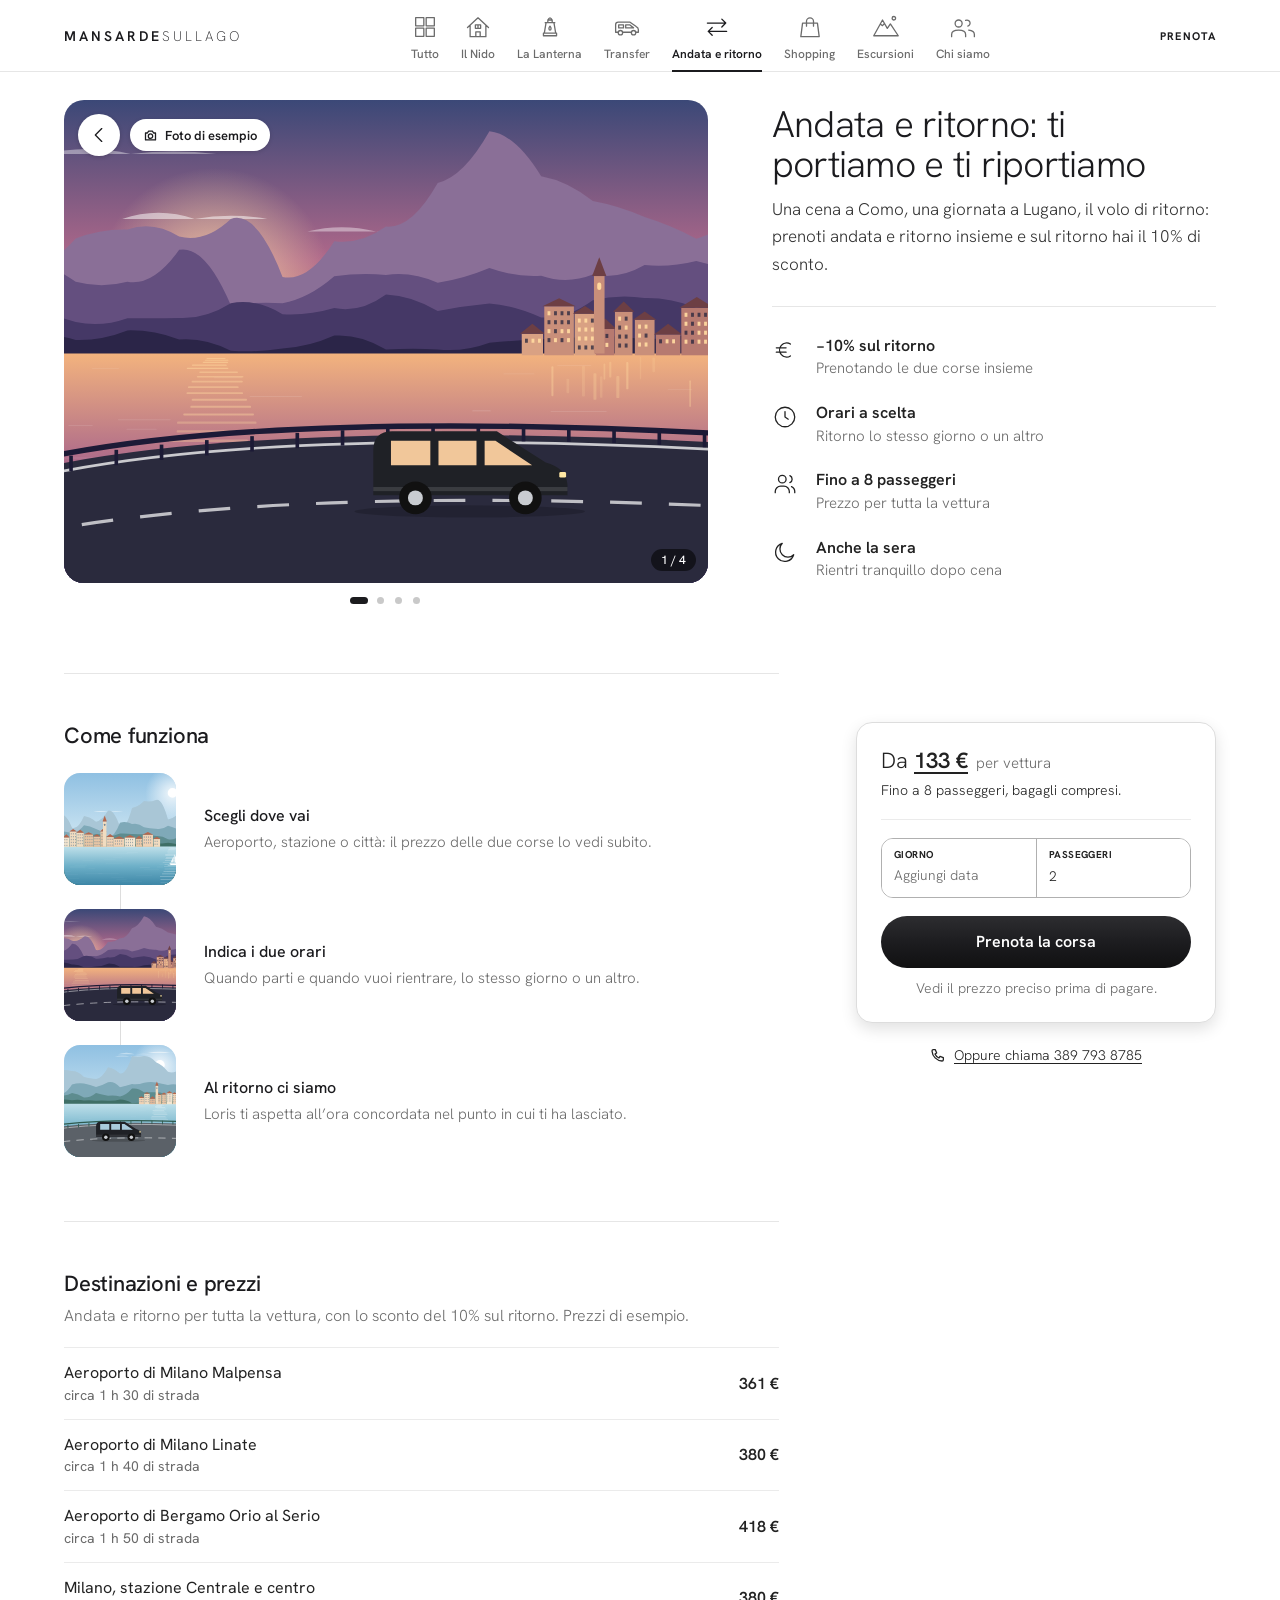
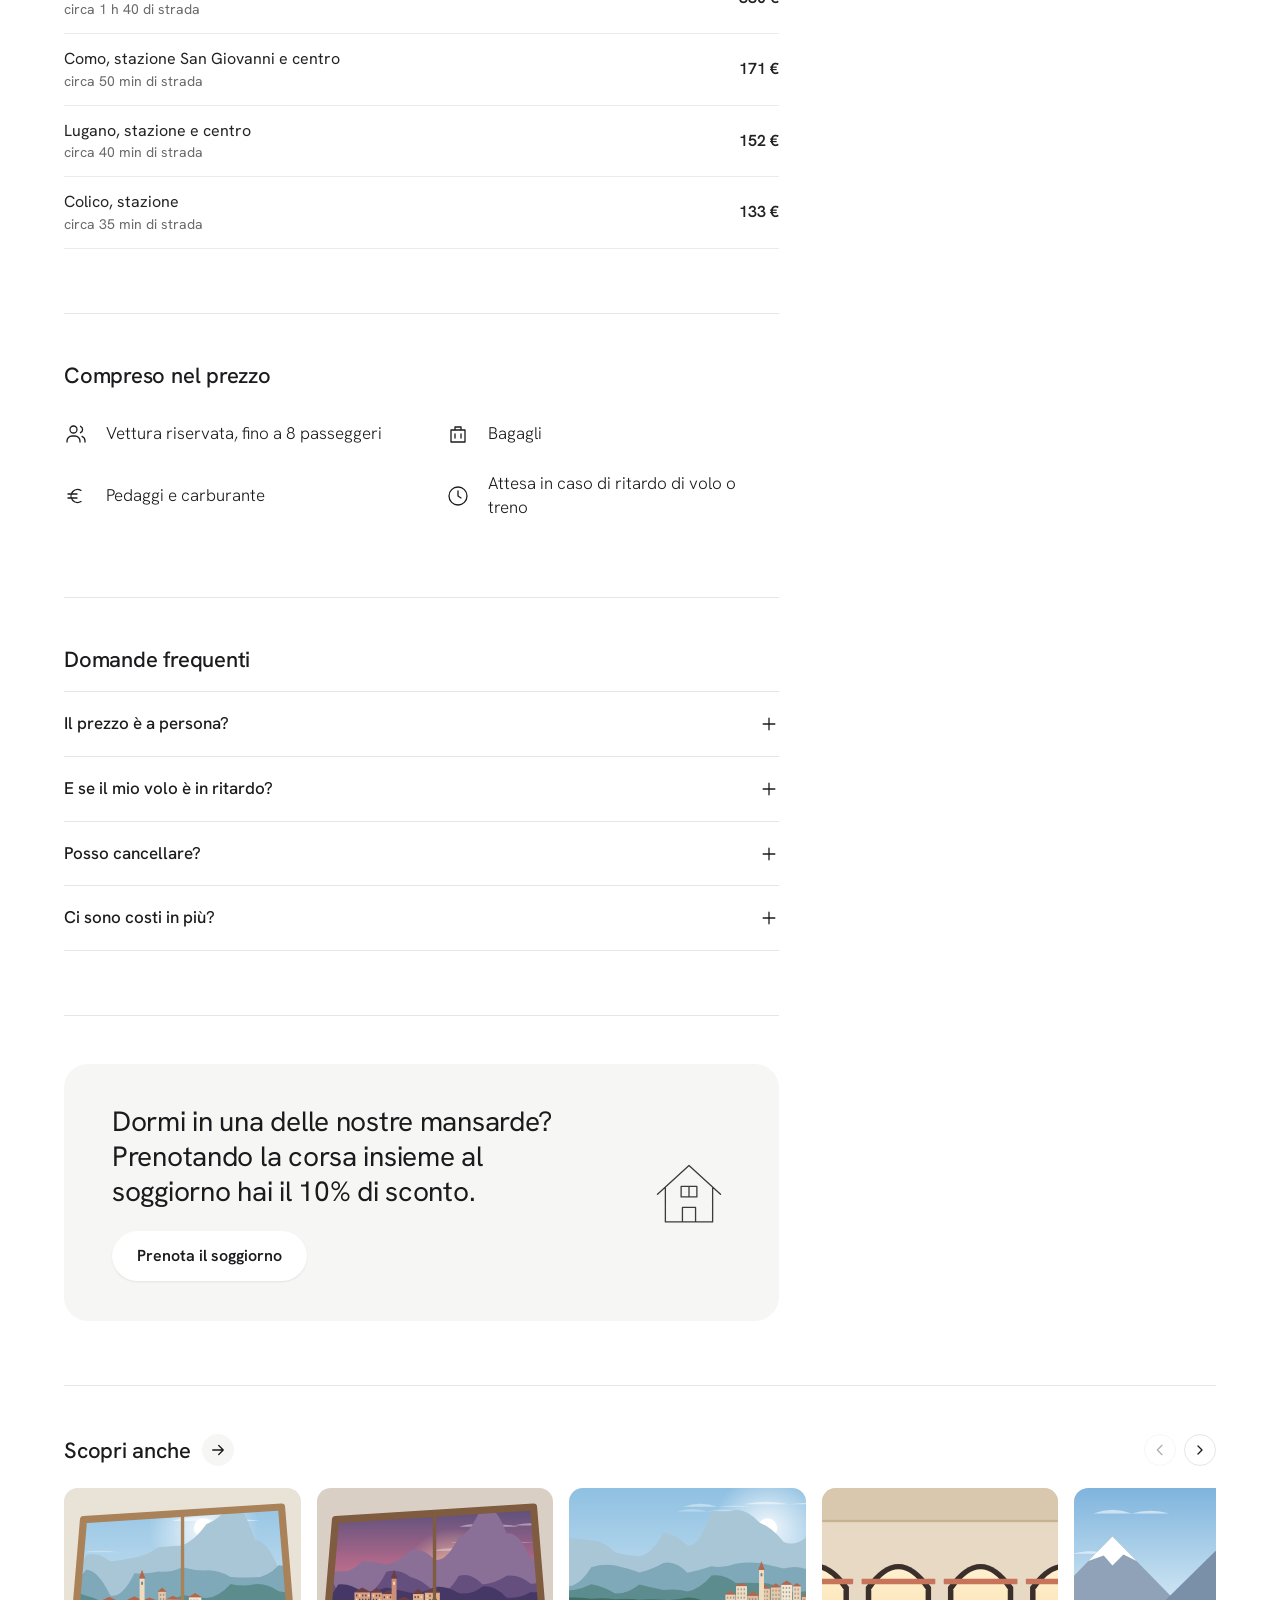
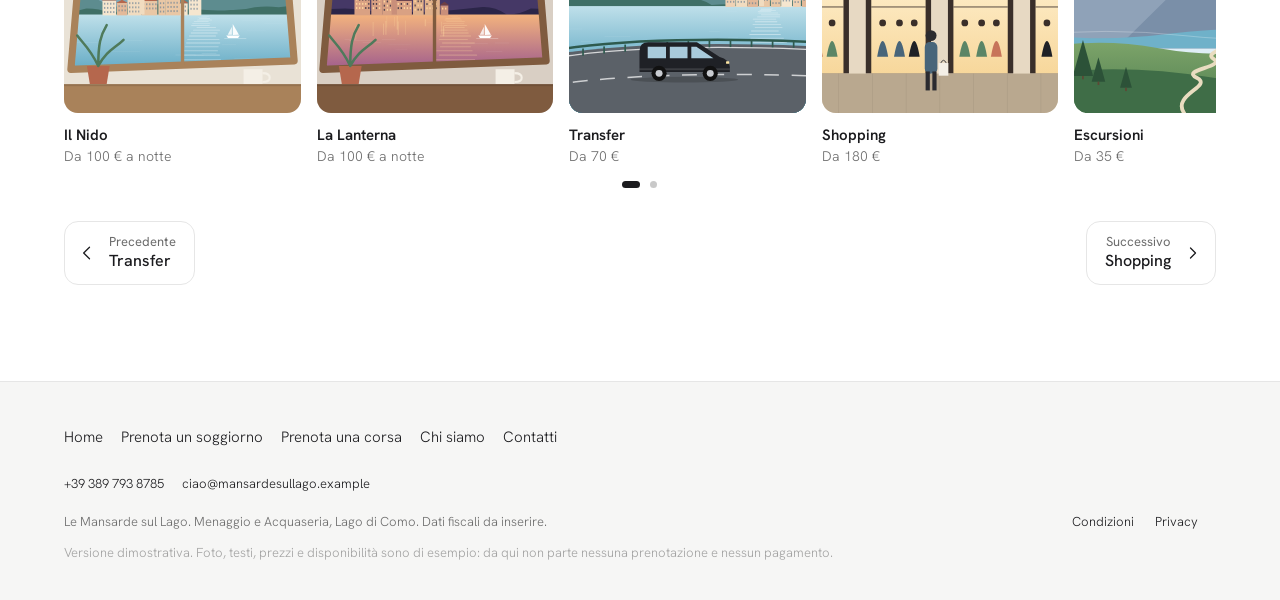
==== andata-ritorno.html @ a7981a51 "Bozza online del sito dimostrativo Co-Authored-By: Claude Fable 5.1 <noreply@anthropic.com> Claude-S" ====
<!doctype html>
<html lang="it">
	<head>
		<meta charset="utf-8" />
		<meta name="viewport" content="width=device-width, initial-scale=1, viewport-fit=cover" />
		<!-- Versione dimostrativa: i motori di ricerca non devono elencarla. Da togliere quando il sito vero va online. -->
		<meta name="robots" content="noindex, nofollow" />
		<link rel="icon" href="./favicon.svg" type="image/svg+xml" />
		<!-- Carattere Hanken Grotesk (licenza OFL) caricato dal sito stesso: nessuna chiamata ad altri server -->
		<link rel="preload" href="./fonts/hanken-grotesk-latin-300-normal.woff2" as="font" type="font/woff2" crossorigin />
		<style>
			@font-face { font-family: 'Hanken Grotesk'; font-style: normal; font-weight: 200; font-display: swap; src: url('./fonts/hanken-grotesk-latin-200-normal.woff2') format('woff2'); }
			@font-face { font-family: 'Hanken Grotesk'; font-style: normal; font-weight: 300; font-display: swap; src: url('./fonts/hanken-grotesk-latin-300-normal.woff2') format('woff2'); }
			@font-face { font-family: 'Hanken Grotesk'; font-style: normal; font-weight: 400; font-display: swap; src: url('./fonts/hanken-grotesk-latin-400-normal.woff2') format('woff2'); }
			@font-face { font-family: 'Hanken Grotesk'; font-style: normal; font-weight: 500; font-display: swap; src: url('./fonts/hanken-grotesk-latin-500-normal.woff2') format('woff2'); }
			@font-face { font-family: 'Hanken Grotesk'; font-style: normal; font-weight: 600; font-display: swap; src: url('./fonts/hanken-grotesk-latin-600-normal.woff2') format('woff2'); }
			@font-face { font-family: 'Hanken Grotesk'; font-style: normal; font-weight: 700; font-display: swap; src: url('./fonts/hanken-grotesk-latin-700-normal.woff2') format('woff2'); }
		</style>
		<script>
			// Col tasto indietro o ricaricando: niente animazioni d'entrata (tolto subito dopo il primo disegno)
			try {
				var nav = performance.getEntriesByType('navigation')[0];
				if (nav && (nav.type === 'back_forward' || nav.type === 'reload')) {
					var h = document.documentElement;
					h.classList.add('torna');
					addEventListener('load', function () { requestAnimationFrame(function () { requestAnimationFrame(function () { h.classList.remove('torna'); }); }); });
				}
			} catch (e) {}
			// Home con #tutto (icona "Tutto" da un'altra pagina): intestazione bianca senza sfumare dallo scuro (tolto dopo il primo disegno)
			if (location.hash === '#tutto' && !document.documentElement.classList.contains('torna')) {
				var ht = document.documentElement;
				ht.classList.add('a-tutto');
				addEventListener('load', function () { requestAnimationFrame(function () { requestAnimationFrame(function () { ht.classList.remove('a-tutto'); }); }); });
			}
		</script>
		<!--1xl432n--><meta name="description" content="Una cena a Como, una giornata a Lugano, il volo di ritorno: prenoti andata e ritorno insieme e sul ritorno hai il 10% di sconto."/><!----><title>Andata e ritorno con autista | Le Mansarde sul Lago</title>
		<link href="./app/immutable/assets/_layout.BIGsIzz_.css" rel="stylesheet">
	</head>
	<body>
		<div style="display: contents"><!--[--><!--[0--><!--[--><header class="mm-header mm-header--chiaro" data-header=""><a class="mm-logo" href="./index.html" aria-label="Le Mansarde sul Lago, vai alla home">MANSARDE<span>SULLAGO</span></a> <a class="mm-header__link mm-header__link--stretto" href="./prenota.html">Prenota</a> <nav class="mm-sezioni " aria-label="Sezioni" data-chips=""><div class="mm-sezioni__in"><!--[--><a class="mm-sezione" href="./index.html#tutto" data-chip="tutto"><svg class="icon" width="28" height="28" viewBox="0 0 24 24" fill="none" stroke="currentColor" stroke-linecap="round" stroke-linejoin="round" aria-hidden="true" focusable="false"><path d="M4 4h7v7H4z M13 4h7v7h-7z M4 13h7v7H4z M13 13h7v7h-7z" vector-effect="non-scaling-stroke"></path></svg><!----><span>Tutto<!--[-1--><!--]--></span></a><a class="mm-sezione" href="./il-nido.html" data-chip="il-nido"><svg class="icon" width="28" height="28" viewBox="0 0 64 64" fill="none" stroke="currentColor" stroke-linecap="round" stroke-linejoin="round" aria-hidden="true" focusable="false"><path d="M8 33 L32 11 L56 33 M14 28 V54 H50 V28 M27 54 V43 H37 V54 M26 27 H38 V35 H26 Z M32 27 V35" vector-effect="non-scaling-stroke"></path></svg><!----><span>Il Nido<!--[-1--><!--]--></span></a><a class="mm-sezione" href="./la-lanterna.html" data-chip="la-lanterna"><svg class="icon" width="28" height="28" viewBox="0 0 64 64" fill="none" stroke="currentColor" stroke-linecap="round" stroke-linejoin="round" aria-hidden="true" focusable="false"><path d="M23 22 H41 L45 46 H19 Z M21 22 H43 M27 22 V16 H37 V22 M27 16 Q32 6 37 16 M17 46 H47 V52 H17 Z M32 30 C28.5 34 29 39 32 39 C35 39 35.5 34 32 30 Z" vector-effect="non-scaling-stroke"></path></svg><!----><span>La Lanterna<!--[-1--><!--]--></span></a><a class="mm-sezione" href="./transfer.html" data-chip="transfer"><svg class="icon" width="28" height="28" viewBox="0 0 64 64" fill="none" stroke="currentColor" stroke-linecap="round" stroke-linejoin="round" aria-hidden="true" focusable="false"><path d="M6 44 V27 Q6 21 12 21 H39 L53 31 Q58 33 58 38 V44 M6 44 H12 M22 44 H42 M52 44 H58 M12 45 a5 5 0 1 0 10 0 a5 5 0 1 0 -10 0 M42 45 a5 5 0 1 0 10 0 a5 5 0 1 0 -10 0 M13 27 H24 V34 H13 Z M29 27 H38 L47 34 H29 Z" vector-effect="non-scaling-stroke"></path></svg><!----><span>Transfer<!--[-1--><!--]--></span></a><a class="mm-sezione is-active" href="./andata-ritorno.html" aria-current="page" data-chip="andata-ritorno"><svg class="icon" width="28" height="28" viewBox="0 0 64 64" fill="none" stroke="currentColor" stroke-linecap="round" stroke-linejoin="round" aria-hidden="true" focusable="false"><path d="M10 23 H52 M43 14 L52 23 L43 32 M54 42 H12 M21 33 L12 42 L21 51" vector-effect="non-scaling-stroke"></path></svg><!----><span>Andata<!--[0--><span class="mm-sezione__resto"> e ritorno</span><!--]--></span></a><a class="mm-sezione" href="./shopping.html" data-chip="shopping"><svg class="icon" width="28" height="28" viewBox="0 0 64 64" fill="none" stroke="currentColor" stroke-linecap="round" stroke-linejoin="round" aria-hidden="true" focusable="false"><path d="M15 23 H49 L53 54 H11 Z M24 30 V19 a8 8 0 0 1 16 0 V30" vector-effect="non-scaling-stroke"></path></svg><!----><span>Shopping<!--[-1--><!--]--></span></a><a class="mm-sezione" href="./escursioni.html" data-chip="escursioni"><svg class="icon" width="28" height="28" viewBox="0 0 64 64" fill="none" stroke="currentColor" stroke-linecap="round" stroke-linejoin="round" aria-hidden="true" focusable="false"><path d="M4 52 L24 16 L35 35 L42 25 L60 52 Z M19 25 L24 29 L28.5 24 M46 12 a4 4 0 1 0 8 0 a4 4 0 1 0 -8 0" vector-effect="non-scaling-stroke"></path></svg><!----><span>Escursioni<!--[-1--><!--]--></span></a><a class="mm-sezione" href="./chi-siamo.html" data-chip="chi-siamo"><svg class="icon" width="28" height="28" viewBox="0 0 64 64" fill="none" stroke="currentColor" stroke-linecap="round" stroke-linejoin="round" aria-hidden="true" focusable="false"><path d="M14 24 a8 8 0 1 0 16 0 a8 8 0 1 0 -16 0 M6 54 V49 Q6 39 22 39 Q38 39 38 49 V54 M38 17 a7 7 0 1 1 5 13 M45 39 Q58 40 58 49 V54" vector-effect="non-scaling-stroke"></path></svg><!----><span>Chi siamo<!--[-1--><!--]--></span></a><!--]--></div></nav><!----> <a class="mm-header__link mm-header__link--largo" href="./prenota.html">Prenota</a></header><!----> <main id="contenuto"><!--[--><div class="v3-contenuto v3-testa"><div class="v3-scheda__testa "><div class="v3-scheda__capo"><h1 class="v3-scheda__titolo"><!--[-1--><!--]--><!--[0--><span class="solo-tel">Ti portiamo e ti riportiamo</span><span class="solo-pc">Andata e ritorno: ti portiamo e ti riportiamo</span><!--]--></h1> <!--[0--><p class="v3-scheda__intro"><!--[0--><span class="solo-tel">Ti portiamo e ti veniamo a riprendere, lo stesso giorno o un altro.</span><span class="solo-pc">Una cena a Como, una giornata a Lugano, il volo di ritorno: prenoti andata e ritorno insieme e sul ritorno hai il 10% di sconto.</span><!--]--></p><!--]--> <!--[0--><ul class="v3-scheda__lista"><!--[--><li><svg class="icon" width="26" height="26" viewBox="0 0 24 24" fill="none" stroke="currentColor" stroke-linecap="round" stroke-linejoin="round" aria-hidden="true" focusable="false"><path d="M17 6.5A6.5 6.5 0 1 0 17 17.5 M4 10h9 M4 14h9" vector-effect="non-scaling-stroke"></path></svg><!----><span><strong>−10% sul ritorno</strong><small>Prenotando le due corse insieme</small></span></li><li><svg class="icon" width="26" height="26" viewBox="0 0 24 24" fill="none" stroke="currentColor" stroke-linecap="round" stroke-linejoin="round" aria-hidden="true" focusable="false"><path d="M3 12a9 9 0 1 0 18 0a9 9 0 1 0-18 0 M12 7v5l3 2" vector-effect="non-scaling-stroke"></path></svg><!----><span><strong>Orari a scelta</strong><small>Ritorno lo stesso giorno o un altro</small></span></li><li><svg class="icon" width="26" height="26" viewBox="0 0 24 24" fill="none" stroke="currentColor" stroke-linecap="round" stroke-linejoin="round" aria-hidden="true" focusable="false"><path d="M3 20v-1a5 5 0 0 1 5-5h3a5 5 0 0 1 5 5v1 M6 7.5a3.5 3.5 0 1 0 7 0a3.5 3.5 0 1 0-7 0 M16.5 4.3a3.5 3.5 0 0 1 0 6.4 M18 14.4a5 5 0 0 1 3 4.6v1" vector-effect="non-scaling-stroke"></path></svg><!----><span><strong>Fino a 8 passeggeri</strong><small>Prezzo per tutta la vettura</small></span></li><li><svg class="icon" width="26" height="26" viewBox="0 0 24 24" fill="none" stroke="currentColor" stroke-linecap="round" stroke-linejoin="round" aria-hidden="true" focusable="false"><path d="M20 14.5A8.5 8.5 0 1 1 9.5 4a7 7 0 0 0 10.5 10.5z" vector-effect="non-scaling-stroke"></path></svg><!----><span><strong>Anche la sera</strong><small>Rientri tranquillo dopo cena</small></span></li><!--]--></ul><!--]--></div> <div class="v3-scheda__media"><div class="v3-scheda__img v3-galleria" data-galleria=""><!--[0--><div class="v3-galleria__riga" data-galleria-riga=""><!--[--><a class="v3-galleria__foto" href="./foto/auto-3.svg" data-visore-link="" data-visore-gruppo="galleria" data-visore-apri="griglia" aria-label="Guarda tutte le foto (4)"><img src="./foto/auto-3.svg" alt="La strada lungo il lago al tramonto" width="1600" height="1067" loading="eager" fetchpriority="high"/><!----></a><a class="v3-galleria__foto" href="./foto/lago-3.svg" data-visore-link="" data-visore-gruppo="galleria" data-visore-apri="griglia" aria-label="Guarda tutte le foto (4)"><img src="./foto/lago-3.svg" alt="Un paese sul lago" width="1600" height="1067" loading="lazy" decoding="async"/><!----></a><a class="v3-galleria__foto" href="./foto/auto-1.svg" data-visore-link="" data-visore-gruppo="galleria" data-visore-apri="griglia" aria-label="Guarda tutte le foto (4)"><img src="./foto/auto-1.svg" alt="Il minivan sulla strada del lago" width="1600" height="1067" loading="lazy" decoding="async"/><!----></a><a class="v3-galleria__foto" href="./foto/lago-2.svg" data-visore-link="" data-visore-gruppo="galleria" data-visore-apri="griglia" aria-label="Guarda tutte le foto (4)"><img src="./foto/lago-2.svg" alt="Il lago alla sera" width="1600" height="1067" loading="lazy" decoding="async"/><!----></a><!--]--></div> <span class="v3-galleria__conta" aria-hidden="true"><span data-galleria-n="">1</span> / 4</span> <button type="button" class="v3-galleria__freccia v3-galleria__freccia--prec" data-galleria-prec="" aria-label="Foto precedente" disabled=""><svg class="icon" width="16" height="16" viewBox="0 0 24 24" fill="none" stroke="currentColor" stroke-linecap="round" stroke-linejoin="round" aria-hidden="true" focusable="false"><path d="M15 5l-7 7 7 7" vector-effect="non-scaling-stroke"></path></svg><!----></button> <button type="button" class="v3-galleria__freccia v3-galleria__freccia--succ" data-galleria-succ="" aria-label="Foto successiva"><svg class="icon" width="16" height="16" viewBox="0 0 24 24" fill="none" stroke="currentColor" stroke-linecap="round" stroke-linejoin="round" aria-hidden="true" focusable="false"><path d="M9 6l6 6-6 6" vector-effect="non-scaling-stroke"></path></svg><!----></button><!--]--> <a class="v3-indietro v3-indietro--foto" href="./index.html" data-indietro="" aria-label="Torna indietro"><svg class="icon" width="22" height="22" viewBox="0 0 24 24" fill="none" stroke="currentColor" stroke-linecap="round" stroke-linejoin="round" aria-hidden="true" focusable="false"><path d="M15 5l-7 7 7 7" vector-effect="non-scaling-stroke"></path></svg><!----> <!--[-1--><!--]--></a><!----> <!--[0--><span class="v3-pill"><!--[0--><svg class="icon" width="15" height="15" viewBox="0 0 24 24" fill="none" stroke="currentColor" stroke-linecap="round" stroke-linejoin="round" aria-hidden="true" focusable="false"><path d="M4 8h3l2-3h6l2 3h3v11H4z M8.5 13a3.5 3.5 0 1 0 7 0a3.5 3.5 0 1 0-7 0" vector-effect="non-scaling-stroke"></path></svg><!--]-->Foto di esempio</span><!--]--></div> <!--[0--><div class="v3-galleria__punti" data-galleria-punti="" aria-hidden="true"><!--[--><button type="button" class="v3-galleria__punto is-attivo" data-galleria-punto="0" tabindex="-1"></button><button type="button" class="v3-galleria__punto" data-galleria-punto="1" tabindex="-1"></button><button type="button" class="v3-galleria__punto" data-galleria-punto="2" tabindex="-1"></button><button type="button" class="v3-galleria__punto" data-galleria-punto="3" tabindex="-1"></button><!--]--></div><!--]--></div> <!--[0--><div class="v3-scheda__info"><!--[-1--><!--]--> <div class="v3-scheda__compra"><div class="v3-prezzo"><p class="v3-prezzo__label">A partire da</p> <p class="v3-prezzo__cifra">133 € <span>per vettura</span></p></div> <div class="v3-azioni"><a class="v3-btn" href="./corsa.html#servizio=andata-ritorno">Prenota la corsa</a></div></div><!----></div><!--]--></div></div><!----> <div class="v3-contenuto v3-pagina"><div class="v3-due"><div class="v3-due__testo"><section class="v3-sezione"><h2 class="v3-h3">Come funziona</h2> <ol class="v3-passi" style="--n: 3" data-punti-riga=""><!--[--><li class="v3-passo" style="--i: 0"><span class="v3-passo__media"><a class="v3-passo__img" href="./foto/lago-3.svg" data-visore-link="" data-visore-gruppo="passi" data-visore-apri="griglia" aria-label="Guarda le foto"><img src="./foto/lago-3.svg" alt="Paese sul lago" width="1600" height="1067" loading="lazy" decoding="async"/><!----></a> <!--[0--><span class="v3-passo__trattino" aria-hidden="true"></span><!--]--></span> <span class="v3-passo__parole"><span class="v3-passo__titolo"><span class="sr-only">Passo 1:</span>Scegli dove vai</span> <span class="v3-passo__testo">Aeroporto, stazione o città: il prezzo delle due corse lo vedi subito.</span></span></li><li class="v3-passo" style="--i: 1"><span class="v3-passo__media"><a class="v3-passo__img" href="./foto/auto-3.svg" data-visore-link="" data-visore-gruppo="passi" data-visore-apri="griglia" aria-label="Guarda le foto"><img src="./foto/auto-3.svg" alt="Strada del lago" width="1600" height="1067" loading="lazy" decoding="async"/><!----></a> <!--[0--><span class="v3-passo__trattino" aria-hidden="true"></span><!--]--></span> <span class="v3-passo__parole"><span class="v3-passo__titolo"><span class="sr-only">Passo 2:</span>Indica i due orari</span> <span class="v3-passo__testo">Quando parti e quando vuoi rientrare, lo stesso giorno o un altro.</span></span></li><li class="v3-passo" style="--i: 2"><span class="v3-passo__media"><a class="v3-passo__img" href="./foto/auto-1.svg" data-visore-link="" data-visore-gruppo="passi" data-visore-apri="griglia" aria-label="Guarda le foto"><img src="./foto/auto-1.svg" alt="Minivan" width="1600" height="1067" loading="lazy" decoding="async"/><!----></a> <!--[-1--><!--]--></span> <span class="v3-passo__parole"><span class="v3-passo__titolo"><span class="sr-only">Passo 3:</span>Al ritorno ci siamo</span> <span class="v3-passo__testo">Loris ti aspetta all’ora concordata nel punto in cui ti ha lasciato.</span></span></li><!--]--></ol> <div class="v3-galleria__punti" data-punti="" aria-hidden="true"></div></section> <section class="v3-sezione"><h2 class="v3-h3">Destinazioni e prezzi</h2> <p class="v3-sezione__sotto">Andata e ritorno per tutta la vettura, con lo sconto del 10% sul ritorno. Prezzi di esempio.</p> <ul class="lg-tratte"><!--[--><li><span class="lg-tratte__nome">Aeroporto di Milano Malpensa<small>circa 1 h 30 di strada</small></span> <strong>361 €</strong></li><li><span class="lg-tratte__nome">Aeroporto di Milano Linate<small>circa 1 h 40 di strada</small></span> <strong>380 €</strong></li><li><span class="lg-tratte__nome">Aeroporto di Bergamo Orio al Serio<small>circa 1 h 50 di strada</small></span> <strong>418 €</strong></li><li><span class="lg-tratte__nome">Milano, stazione Centrale e centro<small>circa 1 h 40 di strada</small></span> <strong>380 €</strong></li><li><span class="lg-tratte__nome">Como, stazione San Giovanni e centro<small>circa 50 min di strada</small></span> <strong>171 €</strong></li><li><span class="lg-tratte__nome">Lugano, stazione e centro<small>circa 40 min di strada</small></span> <strong>152 €</strong></li><li><span class="lg-tratte__nome">Colico, stazione<small>circa 35 min di strada</small></span> <strong>133 €</strong></li><!--]--></ul></section> <section class="v3-sezione"><h2 class="v3-h3">Compreso nel prezzo</h2> <ul class="v3-cosa"><!--[--><li><svg class="icon" width="24" height="24" viewBox="0 0 24 24" fill="none" stroke="currentColor" stroke-linecap="round" stroke-linejoin="round" aria-hidden="true" focusable="false"><path d="M3 20v-1a5 5 0 0 1 5-5h3a5 5 0 0 1 5 5v1 M6 7.5a3.5 3.5 0 1 0 7 0a3.5 3.5 0 1 0-7 0 M16.5 4.3a3.5 3.5 0 0 1 0 6.4 M18 14.4a5 5 0 0 1 3 4.6v1" vector-effect="non-scaling-stroke"></path></svg><!----><span>Vettura riservata, fino a 8 passeggeri</span></li><li><svg class="icon" width="24" height="24" viewBox="0 0 24 24" fill="none" stroke="currentColor" stroke-linecap="round" stroke-linejoin="round" aria-hidden="true" focusable="false"><path d="M5 8h14v12H5z M9 8V5h6v3 M9 12v4 M15 12v4" vector-effect="non-scaling-stroke"></path></svg><!----><span>Bagagli</span></li><li><svg class="icon" width="24" height="24" viewBox="0 0 24 24" fill="none" stroke="currentColor" stroke-linecap="round" stroke-linejoin="round" aria-hidden="true" focusable="false"><path d="M17 6.5A6.5 6.5 0 1 0 17 17.5 M4 10h9 M4 14h9" vector-effect="non-scaling-stroke"></path></svg><!----><span>Pedaggi e carburante</span></li><li><svg class="icon" width="24" height="24" viewBox="0 0 24 24" fill="none" stroke="currentColor" stroke-linecap="round" stroke-linejoin="round" aria-hidden="true" focusable="false"><path d="M3 12a9 9 0 1 0 18 0a9 9 0 1 0-18 0 M12 7v5l3 2" vector-effect="non-scaling-stroke"></path></svg><!----><span>Attesa in caso di ritardo di volo o treno</span></li><!--]--></ul></section> <section class="v3-sezione"><h2 class="v3-h3">Domande frequenti</h2> <div class="v3-faq"><!--[--><details><summary>Il prezzo è a persona?<svg class="icon" width="20" height="20" viewBox="0 0 24 24" fill="none" stroke="currentColor" stroke-linecap="round" stroke-linejoin="round" aria-hidden="true" focusable="false"><path d="M12 5v14 M5 12h14" vector-effect="non-scaling-stroke"></path></svg><!----></summary> <p>No, è per tutta la vettura: fino a 8 passeggeri con i bagagli.</p></details><details><summary>E se il mio volo è in ritardo?<svg class="icon" width="20" height="20" viewBox="0 0 24 24" fill="none" stroke="currentColor" stroke-linecap="round" stroke-linejoin="round" aria-hidden="true" focusable="false"><path d="M12 5v14 M5 12h14" vector-effect="non-scaling-stroke"></path></svg><!----></summary> <p>Indichi il numero del volo o del treno quando prenoti: Loris segue l’arrivo e ti aspetta.</p></details><details><summary>Posso cancellare?<svg class="icon" width="20" height="20" viewBox="0 0 24 24" fill="none" stroke="currentColor" stroke-linecap="round" stroke-linejoin="round" aria-hidden="true" focusable="false"><path d="M12 5v14 M5 12h14" vector-effect="non-scaling-stroke"></path></svg><!----></summary> <p>Sì, gratis fino a 48 ore prima della corsa.</p></details><details><summary>Ci sono costi in più?<svg class="icon" width="20" height="20" viewBox="0 0 24 24" fill="none" stroke="currentColor" stroke-linecap="round" stroke-linejoin="round" aria-hidden="true" focusable="false"><path d="M12 5v14 M5 12h14" vector-effect="non-scaling-stroke"></path></svg><!----></summary> <p>Solo per le corse tra le 22 e le 6 (+20%). Lo vedi nel conto prima di pagare.</p></details><!--]--></div></section> <section class="v3-sezione"><div class="v3-promo"><div><p class="v3-promo__titolo">Dormi in una delle nostre mansarde? Prenotando la corsa insieme al soggiorno hai il 10% di sconto.</p> <a class="v3-btn v3-btn--grigio" href="./prenota.html">Prenota il soggiorno</a></div> <span class="v3-promo__icona"><svg class="icon" width="84" height="84" viewBox="0 0 64 64" fill="none" stroke="currentColor" stroke-linecap="round" stroke-linejoin="round" aria-hidden="true" focusable="false"><path d="M8 33 L32 11 L56 33 M14 28 V54 H50 V28 M27 54 V43 H37 V54 M26 27 H38 V35 H26 Z M32 27 V35" vector-effect="non-scaling-stroke"></path></svg><!----></span></div></section></div> <aside class="v3-lato" aria-label="Prezzo e prenotazione"><div class="v3-lato__box"><div class="v3-lato__card" data-mini="corsa" data-servizio="andata-ritorno"><div class="v3-lato__gruppo v3-lato__gruppo--prezzo"><p class="v3-lato__prezzo"><span>Da <strong>133 €</strong></span><small>per vettura</small></p> <p class="v3-lato__condizione">Fino a 8 passeggeri, bagagli compresi.</p></div> <!--[0--><div class="v3-lato__gruppo v3-lato__date" role="group" aria-label="Giorno e passeggeri"><button type="button" class="v3-lato__data" data-giorno-apri=""><span class="v3-lato__etichetta">Giorno</span> <span class="v3-lato__valore" data-giorno-testo="">Aggiungi data</span></button> <label class="v3-lato__data"><span class="v3-lato__etichetta">Passeggeri</span> <select class="lg-select" data-mini-passeggeri="" aria-label="Passeggeri"><!--[--><option value="1">1</option><option value="2" selected="">2</option><option value="3">3</option><option value="4">4</option><option value="5">5</option><option value="6">6</option><option value="7">7</option><option value="8">8</option><!--]--></select></label></div> <div class="v3-lato__gruppo v3-lato__azione"><a class="v3-btn" href="./corsa.html#servizio=andata-ritorno" data-mini-vai="">Prenota la corsa</a> <p class="v3-lato__nota">Vedi il prezzo preciso prima di pagare.</p></div><!--]--></div> <a class="v3-lato__tel" href="tel:+393897938785"><svg class="icon" width="16" height="16" viewBox="0 0 24 24" fill="none" stroke="currentColor" stroke-linecap="round" stroke-linejoin="round" aria-hidden="true" focusable="false"><path d="M5 4h3l2 5-2.5 1.5a11 11 0 0 0 6 6L15 14l5 2v3a2 2 0 0 1-2 2A16 16 0 0 1 3 6a2 2 0 0 1 2-2z" vector-effect="non-scaling-stroke"></path></svg><!---->Oppure chiama 389 793 8785</a></div></aside></div> <section class="v3-sezione v3-altri" data-scorri=""><div class="v3-altri__testa"><div class="v3-altri__titolo"><h2 class="v3-h3">Scopri anche</h2> <a class="v3-altri__tutti" href="./index.html#tutto" aria-label="Tutto"><svg class="icon" width="18" height="18" viewBox="0 0 24 24" fill="none" stroke="currentColor" stroke-linecap="round" stroke-linejoin="round" aria-hidden="true" focusable="false"><path d="M5 12h14 M13 6l6 6-6 6" vector-effect="non-scaling-stroke"></path></svg><!----></a></div> <div class="v3-altri__frecce"><button type="button" class="v3-altri__freccia" data-scorri-prec="" aria-label="Precedenti" disabled=""><svg class="icon" width="16" height="16" viewBox="0 0 24 24" fill="none" stroke="currentColor" stroke-linecap="round" stroke-linejoin="round" aria-hidden="true" focusable="false"><path d="M15 5l-7 7 7 7" vector-effect="non-scaling-stroke"></path></svg><!----></button> <button type="button" class="v3-altri__freccia" data-scorri-succ="" aria-label="Successivi"><svg class="icon" width="16" height="16" viewBox="0 0 24 24" fill="none" stroke="currentColor" stroke-linecap="round" stroke-linejoin="round" aria-hidden="true" focusable="false"><path d="M9 6l6 6-6 6" vector-effect="non-scaling-stroke"></path></svg><!----></button></div></div> <div class="v3-altri__riga" data-scorri-riga="" data-punti-riga=""><!--[--><a class="v3-altri__card" href="./il-nido.html"><span class="v3-altri__img"><img src="./foto/nido-1.svg" alt="" width="1600" height="1067" loading="lazy" decoding="async"/><!----></span> <span class="v3-altri__nome">Il Nido</span> <span class="v3-altri__prezzo">Da 100 € a notte</span></a><a class="v3-altri__card" href="./la-lanterna.html"><span class="v3-altri__img"><img src="./foto/lanterna-1.svg" alt="" width="1600" height="1067" loading="lazy" decoding="async"/><!----></span> <span class="v3-altri__nome">La Lanterna</span> <span class="v3-altri__prezzo">Da 100 € a notte</span></a><a class="v3-altri__card" href="./transfer.html"><span class="v3-altri__img"><img src="./foto/auto-1.svg" alt="" width="1600" height="1067" loading="lazy" decoding="async"/><!----></span> <span class="v3-altri__nome">Transfer</span> <span class="v3-altri__prezzo">Da 70 €</span></a><a class="v3-altri__card" href="./shopping.html"><span class="v3-altri__img"><img src="./foto/shopping-1.svg" alt="" width="1600" height="1067" loading="lazy" decoding="async"/><!----></span> <span class="v3-altri__nome">Shopping</span> <span class="v3-altri__prezzo">Da 180 €</span></a><a class="v3-altri__card" href="./escursioni.html"><span class="v3-altri__img"><img src="./foto/sentiero-1.svg" alt="" width="1600" height="1067" loading="lazy" decoding="async"/><!----></span> <span class="v3-altri__nome">Escursioni</span> <span class="v3-altri__prezzo">Da 35 €</span></a><!--]--></div> <div class="v3-galleria__punti" data-punti="" aria-hidden="true"></div> <nav class="v3-prevnext" aria-label="Precedente e successivo"><a class="v3-prevnext__link" href="./transfer.html" data-prec=""><svg class="icon" width="20" height="20" viewBox="0 0 24 24" fill="none" stroke="currentColor" stroke-linecap="round" stroke-linejoin="round" aria-hidden="true" focusable="false"><path d="M15 5l-7 7 7 7" vector-effect="non-scaling-stroke"></path></svg><!----> <span><small>Precedente</small>Transfer</span></a> <a class="v3-prevnext__link v3-prevnext__link--succ" href="./shopping.html" data-succ=""><span><small>Successivo</small>Shopping</span> <svg class="icon" width="20" height="20" viewBox="0 0 24 24" fill="none" stroke="currentColor" stroke-linecap="round" stroke-linejoin="round" aria-hidden="true" focusable="false"><path d="M9 6l6 6-6 6" vector-effect="non-scaling-stroke"></path></svg><!----></a></nav></section><!----></div> <div class="v3-fondo" data-fondo=""><div class="v3-fondo__barra"><a class="v3-fondo__prezzo" href="./corsa.html#servizio=andata-ritorno"><span>Da <strong>133 €</strong></span><small>per vettura</small></a> <!--[0--><a class="v3-btn" href="./corsa.html#servizio=andata-ritorno" data-mini-vai="">Prenota la corsa</a><!--]--></div></div> <dialog class="cal" data-cal="" aria-labelledby="cal-titolo" aria-describedby="cal-sotto"><div class="cal__testa"><button type="button" class="cal__tasto" data-cal-chiudi="" aria-label="Chiudi senza salvare"><svg width="22" height="22" viewBox="0 0 24 24" fill="none" stroke="currentColor" stroke-width="1.6" stroke-linecap="round" aria-hidden="true"><path d="M6 6l12 12 M18 6L6 18"></path></svg></button></div> <div class="cal__intro"><p class="cal__passo" data-cal-passo=""></p> <h2 class="cal__titolo" id="cal-titolo" data-cal-titolo="">Scegli le date</h2> <p class="cal__sotto" id="cal-sotto" data-cal-sotto=""></p></div> <div class="cal__settimana" aria-hidden="true"><span>L</span><span>M</span><span>M</span><span>G</span><span>V</span><span>S</span><span>D</span></div> <div class="cal__mesi" data-cal-mesi=""></div> <div class="cal__piede"><div class="cal__riga"><p class="cal__scelta" data-cal-scelta="" aria-live="polite"></p> <button type="button" class="cal__cancella" data-cal-cancella="" hidden="">Cancella</button></div> <div class="cal__comandi cal__comandi--solo"><button type="button" class="v3-btn cal__salva" data-cal-salva="" disabled="">Salva le date</button></div></div></dialog><!----> <!----><script type="application/json" id="dati-sito">{"demo":true,"autistaAttivo":true,"regole":{"nottiMin":1,"nottiMax":28,"mesiAvanti":12,"anticipoGiorni":1,"tassa":{"perPersonaNotte":2,"nottiMax":7},"cancellazioneGiorni":7},"formule":[{"id":"flessibile","nome":"Flessibile","testo":"Paghi tutto ora. Cancellazione gratuita fino a 7 giorni prima dell’arrivo.","testoVicino":"Paghi tutto ora. All’arrivo mancano meno di 7 giorni: la cancellazione gratuita non è più possibile.","sconto":0,"quotaOra":1},{"id":"subito","nome":"Prezzo migliore","testo":"Paghi tutto ora con il 10% di sconto sulle notti. Non rimborsabile.","sconto":10,"quotaOra":1},{"id":"acconto","nome":"Acconto","testo":"Paghi il 30% ora e il resto 7 giorni prima dell’arrivo. Cancellazione gratuita fino a quel giorno.","sconto":0,"quotaOra":0.3,"soloConAnticipo":true,"testoVicino":"Disponibile solo se all’arrivo mancano più di 7 giorni."}],"mansarde":[{"slug":"il-nido","nome":"Il Nido","luogo":"Menaggio","prezzo":{"notte":100,"alta":120,"mesiAlta":[6,7,8,9],"pulizie":40},"ospitiMax":2,"foto":"./foto/nido-1.svg"},{"slug":"la-lanterna","nome":"La Lanterna","luogo":"Acquaseria","prezzo":{"notte":100,"alta":120,"mesiAlta":[6,7,8,9],"pulizie":40},"ospitiMax":2,"foto":"./foto/lanterna-1.svg"}],"corse":[{"slug":"transfer","nome":"Transfer"},{"slug":"andata-ritorno","nome":"Andata e ritorno"},{"slug":"shopping","nome":"Shopping"},{"slug":"escursioni","nome":"Escursioni"}],"cfgCorse":{"autista":{"nome":"Loris","mezzo":"Minivan con autista","passeggeriMax":8,"notte":{"dalle":22,"alle":6,"maggiorazione":20},"scontoRitorno":10,"scontoConSoggiorno":10,"oraInPiu":40,"oreMax":10,"anticipoGiorni":1,"mesiAvanti":12,"cancellazioneOre":48},"luoghi":[{"id":"malpensa","nome":"Aeroporto di Milano Malpensa","breve":"Malpensa","tipo":"aeroporto","minuti":90,"prezzo":190},{"id":"linate","nome":"Aeroporto di Milano Linate","breve":"Linate","tipo":"aeroporto","minuti":100,"prezzo":200},{"id":"bergamo","nome":"Aeroporto di Bergamo Orio al Serio","breve":"Bergamo Orio al Serio","tipo":"aeroporto","minuti":110,"prezzo":220},{"id":"milano","nome":"Milano, stazione Centrale e centro","breve":"Milano","tipo":"stazione","minuti":100,"prezzo":200},{"id":"como","nome":"Como, stazione San Giovanni e centro","breve":"Como","tipo":"stazione","minuti":50,"prezzo":90},{"id":"lugano","nome":"Lugano, stazione e centro","breve":"Lugano","tipo":"stazione","minuti":40,"prezzo":80},{"id":"colico","nome":"Colico, stazione","breve":"Colico","tipo":"stazione","minuti":35,"prezzo":70}],"negozi":[{"id":"como","nome":"Como, il centro e la seta","minuti":50,"oreIncluse":4,"prezzo":190},{"id":"lugano","nome":"Lugano, via Nassa","minuti":40,"oreIncluse":4,"prezzo":180},{"id":"foxtown","nome":"FoxTown, outlet di Mendrisio","minuti":60,"oreIncluse":4,"prezzo":220},{"id":"milano","nome":"Milano, il Quadrilatero della moda","minuti":100,"oreIncluse":5,"prezzo":390}],"sentieri":[{"id":"breglia","nome":"Breglia, per il Rifugio Menaggio","minuti":20,"prezzo":50},{"id":"sanagra","nome":"Grandola, per la Val Sanagra","minuti":15,"prezzo":40},{"id":"greenway","nome":"Colonno, per la Greenway del Lago","minuti":25,"prezzo":60},{"id":"griante","nome":"Griante, per San Martino","minuti":10,"prezzo":35}]}}</script><!----><!----><!--]--><!----></main> <footer class="mm-footer"><div class="mm-footer__in"><nav class="mm-footer__nav" aria-label="Pagine"><a href="./index.html">Home</a> <a href="./prenota.html">Prenota un soggiorno</a> <a href="./corsa.html">Prenota una corsa</a> <a href="./chi-siamo.html">Chi siamo</a> <a href="./contatti.html">Contatti</a></nav> <p class="mm-footer__contatti"><a href="tel:+393897938785">+39 389 793 8785</a> <a href="mailto:ciao@mansardesullago.example">ciao@mansardesullago.example</a></p> <p>Le Mansarde sul Lago. Menaggio e Acquaseria, Lago di Como. Dati fiscali da inserire.</p> <p><a href="./condizioni.html">Condizioni</a> <a href="./privacy.html">Privacy</a></p> <!--[0--><p class="mm-footer__bozza">Versione dimostrativa. Foto, testi, prezzi e disponibilità sono di esempio: da qui non parte nessuna prenotazione e nessun pagamento.</p><!--]--></div></footer><!----> <dialog class="visore" data-visore="" aria-label="Foto" tabindex="-1"><div class="visore__vista visore__vista--griglia" data-visore-vista="griglia" hidden=""><div class="visore__barra"><span class="visore__tasto" aria-hidden="true"></span> <p class="visore__titolo">Tutte le foto</p> <button class="visore__tasto" type="button" data-visore-chiudi="" aria-label="Chiudi le foto"><svg width="22" height="22" viewBox="0 0 24 24" fill="none" stroke="currentColor" stroke-width="1.6" stroke-linecap="round" aria-hidden="true"><path d="M6 6l12 12 M18 6L6 18"></path></svg></button></div> <div class="visore__griglia" data-visore-griglia=""></div></div> <div class="visore__vista visore__vista--foto" data-visore-vista="foto" hidden=""><div class="visore__barra"><button class="visore__tasto" type="button" data-visore-tutte="" aria-label="Tutte le foto"><svg width="22" height="22" viewBox="0 0 24 24" fill="none" stroke="currentColor" stroke-width="1.6" stroke-linejoin="round" aria-hidden="true"><rect x="3.5" y="7.5" width="13" height="13" rx="3"></rect><path d="M7.5 7.5V6.5a3 3 0 0 1 3-3h7a3 3 0 0 1 3 3v7a3 3 0 0 1-3 3h-1"></path></svg></button> <p class="visore__conta" data-visore-conta="" aria-live="polite"></p> <button class="visore__tasto" type="button" data-visore-chiudi="" aria-label="Chiudi le foto"><svg width="22" height="22" viewBox="0 0 24 24" fill="none" stroke="currentColor" stroke-width="1.6" stroke-linecap="round" aria-hidden="true"><path d="M6 6l12 12 M18 6L6 18"></path></svg></button></div> <div class="visore__riga" data-visore-riga=""></div> <button class="visore__freccia visore__freccia--prec" type="button" data-visore-prec="" aria-label="Foto precedente"><svg width="18" height="18" viewBox="0 0 24 24" fill="none" stroke="currentColor" stroke-width="1.8" stroke-linecap="round" stroke-linejoin="round" aria-hidden="true"><path d="M15 6l-6 6 6 6"></path></svg></button> <button class="visore__freccia visore__freccia--succ" type="button" data-visore-succ="" aria-label="Foto successiva"><svg width="18" height="18" viewBox="0 0 24 24" fill="none" stroke="currentColor" stroke-width="1.8" stroke-linecap="round" stroke-linejoin="round" aria-hidden="true"><path d="M9 6l6 6-6 6"></path></svg></button></div></dialog><!--]--><!--]--> <!--[-1--><!--]--><!--]--></div>
		<script>
			// Prima del primo disegno, così passando da una pagina all'altra niente scatti (10/10)
			(function () {
				try {
					// home con #tutto: per prima cosa l'intestazione bianca, prima di misurare qualsiasi cosa
					var aTutto = location.hash === '#tutto' && !document.documentElement.classList.contains('torna') && document.querySelector('[data-sfondo]');
					var hd = document.querySelector('[data-header]');
					if (aTutto && hd) hd.classList.add('is-scrolled', 'con-sezioni');
					// sezioni nella testata: la voce attiva si centra solo se non si vede già intera
					var a = document.querySelector('[data-chips] .mm-sezione.is-active');
					if (a) {
						var r = a.parentElement;
						if (a.offsetLeft + a.offsetWidth > r.clientWidth - 8) r.scrollLeft = Math.max(0, a.offsetLeft - r.clientWidth / 2 + a.offsetWidth / 2);
					}
					// home con #tutto (voce "Tutto" da un'altra pagina): già alla vetrina, sotto la testata bianca
					if (aTutto) {
						var c = document.querySelector('[data-contenuto]');
						var hh = hd ? hd.offsetHeight : 0;
						if (c) scrollTo(0, Math.max(0, c.getBoundingClientRect().top + scrollY - hh));
					}
				} catch (e) {}
			})();
		</script>
		<script type="module" src="./js/app.js?v=1"></script>
	</body>
</html>
---- app/immutable/assets/_layout.BIGsIzz_.css ----
:root{--nero: #1b1b1e;--nero-slider: #1a1a1a;--notte: #1c252c;--testo: #333333;--grigio: #6b6b6b;--bordo: #cccccc;--bianco: #ffffff;--chiaro: #f4f4f4;--font: "Hanken Grotesk", "Helvetica Neue", Helvetica, Arial, sans-serif;--g: clamp(20px, 5vw, 80px);--max: 1600px;--ease-out: cubic-bezier(.23, 1, .32, 1);--ease-in-out: cubic-bezier(.77, 0, .175, 1);--molla: cubic-bezier(.32, .72, 0, 1);--molla-morbida: cubic-bezier(.22, 1, .36, 1);--t-tendina: .4s;--t-chiudi: .3s;--t-passo: .25s;--t-esce: .25s;--t-rapido: .15s;--t-velo-via: .12s;--t-entra: .4s;--t-breve: .2s;--scende: cubic-bezier(.4, 0, .7, .8);--entra-piano: cubic-bezier(.5, 0, .75, 0);color-scheme:light}*,*:before,*:after{box-sizing:border-box}html{-webkit-text-size-adjust:100%}html.a-tutto .mm-header,html.a-tutto .mm-header *,html.torna .v3-passo,html.torna .v3-pv__passo,html.torna .v3-tipo-pannello,html.torna .v3-sugg{transition:none!important}body{margin:0;background:var(--bianco);color:var(--testo);font-family:var(--font);font-size:16px;line-height:2;font-weight:300;-webkit-font-smoothing:antialiased}img{max-width:100%;display:block}a{color:inherit}h1,h2,h3,h4,p{margin:0}[hidden]{display:none!important}::selection{background:var(--nero);color:var(--bianco)}input,textarea{caret-color:var(--nero)}a,button,summary,label{-webkit-tap-highlight-color:transparent;touch-action:manipulation}:focus-visible{outline:1px solid currentColor;outline-offset:4px}.sr-only{position:absolute;width:1px;height:1px;padding:0;margin:-1px;overflow:hidden;clip:rect(0,0,0,0);clip-path:inset(50%);white-space:nowrap;border:0}.icon{display:block;flex:none;stroke-width:1.3}.mm-label{font-size:12px;line-height:18px;font-weight:600;letter-spacing:1.33px;text-transform:uppercase}.muted{color:var(--grigio)}.mm-btn,.btn{display:inline-flex;align-items:center;justify-content:center;gap:10px;min-width:190px;min-height:52px;padding:0 28px;border:1px solid var(--nero);border-radius:0;background:transparent;color:var(--nero);font:inherit;font-size:11px;line-height:1;font-weight:700;letter-spacing:1.33px;text-transform:uppercase;text-decoration:none;cursor:pointer;transition:transform .16s var(--ease-out),background-color .2s ease,color .2s ease,border-color .2s ease}.mm-btn:hover,.btn:hover{background:var(--nero);color:var(--bianco)}.mm-btn--chiaro{border-color:#ffffffd9;color:var(--bianco)}.mm-btn--chiaro:hover{background:var(--bianco);border-color:var(--bianco);color:var(--nero)}.mm-btn:active,.btn:active,.slider__freccia:active,.mm-toggle:active,.numero button:active,.scelta:active span{transform:scale(.97)}.btn--line{background:transparent}.link,.banda__link{color:inherit;text-decoration:underline;text-decoration-thickness:1px;text-underline-offset:5px}.mm-header{position:fixed;top:0;left:0;right:0;z-index:60;display:flex;align-items:center;justify-content:space-between;padding:calc(30px + env(safe-area-inset-top,0px)) var(--g) 30px;color:var(--bianco);transition:background-color .3s ease,padding .3s var(--ease-out)}.mm-header.is-scrolled{background:var(--nero);padding-top:calc(14px + env(safe-area-inset-top,0px));padding-bottom:14px}.mm-logo{font-size:15px;line-height:1;font-weight:600;letter-spacing:3.5px;text-decoration:none;color:var(--bianco);white-space:nowrap}.mm-logo span{font-weight:200}.mm-header__destra{display:flex;align-items:center;gap:28px}.mm-header__link{font-size:11px;line-height:1;font-weight:700;letter-spacing:1.33px;text-transform:uppercase;text-decoration:none;color:var(--bianco)}.mm-header__link:hover{text-decoration:underline;text-underline-offset:6px}@media(max-width:860px){.mm-header__link{display:none}}.slider{position:relative;touch-action:pan-y;height:100vh;height:100svh;min-height:560px;overflow:hidden;background:var(--nero-slider);color:var(--bianco)}.slider__track{display:flex;height:100%;transition:transform .8s var(--ease-in-out);will-change:transform}.slide{position:relative;flex:0 0 100%;height:100%;overflow:hidden}.slide__img{position:absolute;inset:0;width:100%;height:100%;object-fit:cover}.slide:after{content:"";position:absolute;inset:0;background:linear-gradient(180deg,#00000059,#0000 22%),linear-gradient(0deg,#0000009e,#0000001f 55%,#0000 75%)}.slide__caption{position:absolute;left:var(--g);right:var(--g);bottom:clamp(40px,7vh,70px);z-index:2;max-width:1227px}.slide__labels{display:flex;flex-wrap:wrap;gap:4px 18px;font-size:12px;line-height:18px;font-weight:600;letter-spacing:1.33px;text-transform:uppercase}.slide__seo{opacity:.5}.slide__titolo{margin-top:22px;margin-left:-4px;font-size:clamp(32px,3.7vw,50px);line-height:1;font-weight:200;letter-spacing:-.67px;text-transform:uppercase;text-wrap:balance}.slide__frase{margin-top:25px;max-width:500px;font-size:15px;line-height:24px;font-weight:300}.slide__caption .mm-btn{margin-top:35px}.slider__nav{position:absolute;right:var(--g);bottom:clamp(40px,7vh,70px);z-index:3;display:flex;align-items:center;gap:6px}.slider__conta{margin-right:14px;font-size:12px;font-weight:600;letter-spacing:1.33px;font-variant-numeric:tabular-nums}.slider__freccia{width:48px;height:48px;display:grid;place-items:center;border:1px solid rgba(255,255,255,.5);background:transparent;color:var(--bianco);cursor:pointer;transition:transform .16s var(--ease-out),background-color .2s ease,border-color .2s ease}.slider__freccia:hover{border-color:var(--bianco);background:#ffffff1a}@media(max-width:760px){.slider--multi .slide__caption{bottom:110px}.slider__nav{left:var(--g);right:auto;bottom:36px}.slide__frase{font-size:14px;line-height:22px}}.banda{position:relative}.banda--scura{background:var(--nero);color:var(--bianco);padding-block:clamp(40px,4vw,55px)}.banda--chiara{background:var(--bianco);color:#000}.banda__griglia{display:grid;grid-template-columns:60% 40%;min-height:100%}.banda__sx{padding-left:clamp(20px,3.4vw,46px);min-width:0}.banda__dx{padding:38px clamp(20px,3.5vw,48px) 38px clamp(20px,2.4vw,33px);min-width:0}.banda--scura .banda__dx{padding-top:38px;padding-bottom:38px}.banda__dx>*{max-width:368px}.banda__titolo{font-size:27px;line-height:1;font-weight:500;letter-spacing:0;text-wrap:balance}.banda__dx .mm-label{margin-bottom:14px;opacity:.6}.banda__testo{margin-top:19px;font-size:14px;line-height:1.6;font-weight:300}.banda__testo p+p{margin-top:1.1em}.banda__faq strong{font-weight:500}.banda__link--scuro{color:#000}.banda--foto{padding-top:42px;padding-bottom:42px}.banda--foto .banda__dx{padding-top:0}.banda__img{position:relative;z-index:2;display:block;aspect-ratio:771 / 408;overflow:hidden;background:var(--chiaro)}.banda__img img{width:100%;height:100%;object-fit:cover;transition:transform .6s var(--ease-out)}a.banda__img:hover img{transform:scale(1.02)}.banda--foto:has(+.banda--scura){padding-bottom:0}.banda--foto:has(+.banda--scura) .banda__img{margin-bottom:-60px}.banda--foto+.banda--scura{padding-top:calc(clamp(40px,4vw,55px) + 60px)}.banda--scura .banda__img{background:#2a2a2e}.banda--progetto.banda--scura .banda__dx{padding-top:0}.banda__icona{width:100%;height:100%;display:grid;place-items:center;color:var(--nero);background:var(--chiaro)}.banda__lista{list-style:none;margin:22px 0 0;padding:0;display:grid;gap:0;font-size:14px;line-height:1.5}.banda__lista li{display:flex;align-items:center;gap:16px;padding:12px 0;border-bottom:1px solid rgba(255,255,255,.16)}.banda__miniature{display:grid;grid-template-columns:repeat(4,minmax(0,1fr));gap:6px;margin-top:22px}.banda__miniature a{display:block;aspect-ratio:1;overflow:hidden;background:var(--chiaro)}.banda--scura .banda__miniature a{background:#2a2a2e}.banda__miniature img{width:100%;height:100%;object-fit:cover;transition:opacity .2s ease}.banda__miniature a:hover img{opacity:.8}@media(max-width:860px){.banda__griglia{grid-template-columns:1fr}.banda__sx{padding-right:clamp(20px,3.4vw,46px)}.banda--scura .banda__sx:empty{display:none}.banda__dx{padding:28px var(--g) 8px}.banda--scura .banda__dx{padding-top:10px;padding-bottom:10px}.banda__dx>*{max-width:560px}.banda--foto:has(+.banda--scura) .banda__img{margin-bottom:0}.banda--foto:has(+.banda--scura){padding-bottom:42px}.banda--foto+.banda--scura{padding-top:clamp(40px,4vw,55px)}.banda--progetto.banda--scura .banda__dx{padding-top:24px}}.mm-form{background:var(--bianco);padding-block:clamp(56px,6vw,82px);scroll-margin-top:60px}.mm-form__griglia{display:grid;grid-template-columns:minmax(0,1fr) minmax(0,560px);gap:48px clamp(32px,6vw,100px);padding-inline:var(--g) clamp(20px,10vw,136px);align-items:start}.mm-form__sx{position:sticky;top:110px}.mm-form__titolo{font-size:27px;line-height:1.25;font-weight:500;color:var(--nero);max-width:420px;text-wrap:balance}.mm-form__nota{margin-top:18px;font-size:14px;line-height:1.6}@media(max-width:860px){.mm-form__griglia{grid-template-columns:1fr;padding-inline:var(--g)}.mm-form__sx{position:static}}.campo{display:grid;gap:10px;border:0;margin:0;padding:0;min-width:0}.campo>legend,.campo>label,.campo__label{padding:0;font-size:11px;line-height:16px;font-weight:700;letter-spacing:1.33px;text-transform:uppercase;color:var(--nero)}.campo__aiuto{color:var(--grigio);font-size:13px;line-height:1.5;margin-top:-4px}.facolt{font-weight:400;letter-spacing:0;text-transform:none;color:var(--grigio)}.input,textarea.input,select.input{width:100%;min-height:55px;padding:14px 16px;border:1px solid var(--bordo);border-radius:0;background:var(--bianco);color:var(--testo);font:inherit;font-size:14px;line-height:1.5}textarea.input{min-height:120px;resize:vertical}.input:focus{outline:none;border-color:var(--nero)}.input:user-invalid{border-color:#a33a2a}.input[readonly]{background:var(--chiaro);color:var(--grigio)}.scelte{display:flex;flex-wrap:wrap;gap:8px}.scelta{position:relative}.scelta input{position:absolute;opacity:0;inset:0;margin:0;cursor:pointer}.scelta span{display:inline-flex;align-items:center;min-height:44px;padding:10px 16px;border:1px solid var(--bordo);background:var(--bianco);font-size:14px;line-height:1.25;transition:transform .16s var(--ease-out),border-color .15s ease,background-color .15s ease,color .15s ease}.scelta:hover span{border-color:var(--nero)}.scelta input:checked+span{border-color:var(--nero);background:var(--nero);color:var(--bianco)}.scelta input:focus-visible+span{outline:1px solid var(--nero);outline-offset:3px}.numero{display:inline-flex;align-items:stretch;border:1px solid var(--bordo);background:var(--bianco);width:fit-content;max-width:100%}.numero button{width:48px;border:0;background:transparent;color:var(--nero);cursor:pointer;display:grid;place-items:center;transition:transform .16s var(--ease-out),background-color .15s ease}.numero button:hover{background:var(--chiaro)}.numero input{width:84px;border:0;border-inline:1px solid var(--bordo);text-align:center;font:inherit;font-size:16px;font-variant-numeric:tabular-nums;padding:12px 4px;background:var(--bianco);color:var(--testo);-moz-appearance:textfield;appearance:textfield}.numero input::-webkit-outer-spin-button,.numero input::-webkit-inner-spin-button{-webkit-appearance:none;margin:0}.numero__unita{display:grid;place-items:center;padding-inline:12px;color:var(--grigio);font-size:13px;border-left:1px solid var(--bordo)}.righe-mobili{display:grid;border-top:1px solid var(--bordo)}.riga-mobile{display:flex;align-items:center;justify-content:space-between;gap:16px;padding:10px 0;border-bottom:1px solid var(--bordo);font-size:14px;line-height:1.4}.riga-mobile label{display:flex;align-items:center;gap:12px}.riga-mobile .numero input{width:52px}.riga-mobile .numero button{width:40px}.check{display:flex;align-items:flex-start;gap:12px;cursor:pointer;font-size:14px;line-height:1.5}.check input{width:20px;height:20px;margin:1px 0 0;accent-color:var(--nero);flex:none}.prev{display:grid;gap:36px}.prev__form{display:grid;gap:28px}.risultato{display:grid;gap:16px;padding:28px;background:var(--nero);color:var(--bianco)}.risultato h3{font-size:22px;line-height:1.2;font-weight:500}.risultato__label{font-size:12px;line-height:18px;font-weight:600;letter-spacing:1.33px;text-transform:uppercase;opacity:.6}.risultato__cifra{font-size:clamp(30px,3.2vw,42px);line-height:1.05;font-weight:200;letter-spacing:-.5px;font-variant-numeric:tabular-nums;transition:filter .18s ease,opacity .18s ease}.risultato__iva{font-size:14px;font-weight:300;letter-spacing:0;opacity:.7}.risultato__dettaglio{font-size:14px;line-height:1.6;opacity:.85;transition:filter .18s ease,opacity .18s ease}[data-out-liste] .risultato__dettaglio{margin-top:12px}.risultato ul{margin:0;padding:0;list-style:none;display:grid;gap:8px;font-size:14px;line-height:1.5}.risultato li{display:flex;gap:10px;align-items:flex-start}.risultato li .icon{margin-top:2px}.risultato__avviso{display:flex;gap:10px;align-items:flex-start;padding-top:14px;border-top:1px solid rgba(255,255,255,.18);font-size:13px;line-height:1.5;opacity:.85}.risultato .btn{width:100%;border-color:#ffffffd9;color:var(--bianco)}.risultato .btn:hover{background:var(--bianco);color:var(--nero)}.risultato .link{color:var(--bianco)}.richiesta{display:grid;gap:22px;margin-top:44px;padding-top:36px;border-top:1px solid var(--bordo)}.richiesta--generale{margin-top:0;padding-top:0;border-top:0}.richiesta .testa{display:grid;gap:8px}.richiesta .testa h3{font-size:22px;line-height:1.2;font-weight:500;color:var(--nero)}.richiesta .testa p{font-size:14px;line-height:1.6}.richiesta__griglia{display:grid;grid-template-columns:repeat(2,minmax(0,1fr));gap:18px}.richiesta__griglia .pieno{grid-column:1 / -1}.privacy{font-size:13px;color:var(--grigio)}.btns{display:flex;flex-wrap:wrap;gap:12px}.conferma{display:flex;gap:12px;align-items:flex-start;padding:16px 18px;border:1px solid var(--nero);font-size:14px;line-height:1.5;color:var(--nero)}.conferma .icon{margin-top:2px}@media(max-width:560px){.richiesta__griglia{grid-template-columns:1fr}}.mm-cta{position:relative;display:flex;align-items:center;min-height:clamp(320px,34vw,469px);padding:60px clamp(20px,6.7vw,91px);overflow:hidden;background:#000;color:var(--bianco);text-decoration:none}.mm-cta__img{position:absolute;inset:0;width:100%;height:100%;object-fit:cover;opacity:.32;transform:scale(1.03);transition:opacity .6s ease,transform .9s var(--ease-out)}.mm-cta:hover .mm-cta__img{opacity:.5;transform:scale(1)}.mm-cta__testo{position:relative;display:grid;gap:18px}.mm-cta__testo .mm-label{opacity:.6}.mm-cta__titolo{font-size:clamp(32px,3.7vw,50px);line-height:1;font-weight:200;letter-spacing:-.67px;text-transform:uppercase}.tessere{display:grid;grid-template-columns:repeat(3,minmax(0,1fr));gap:2px;background:var(--nero)}.tessera{position:relative;display:flex;align-items:flex-end;aspect-ratio:4 / 3;overflow:hidden;color:var(--bianco);text-decoration:none;background:var(--nero-slider)}.tessera__img{position:absolute;inset:0;width:100%;height:100%;object-fit:cover;transition:transform .7s var(--ease-out)}.tessera:after{content:"";position:absolute;inset:0;background:linear-gradient(0deg,#000000b3,#0000 60%)}.tessera:hover .tessera__img{transform:scale(1.03)}.tessera__testo{position:relative;z-index:1;display:grid;gap:10px;padding:28px}.tessera__testo .mm-label{opacity:.7}.tessera__titolo{font-size:clamp(24px,2.3vw,32px);line-height:1;font-weight:200;letter-spacing:-.4px;text-transform:uppercase}@media(max-width:900px){.tessere{grid-template-columns:repeat(2,minmax(0,1fr))}}@media(max-width:560px){.tessere{grid-template-columns:1fr}}.mm-footer{background:var(--nero);color:#ffffffb3;font-size:12px;line-height:1.8;padding:36px var(--g) calc(36px + env(safe-area-inset-bottom,0px));border-top:1px solid rgba(255,255,255,.08)}.mm-footer__in{display:flex;flex-wrap:wrap;justify-content:space-between;gap:8px 32px}.mm-footer a{color:#ffffffd9;text-decoration:none;margin-right:18px}.mm-footer a:hover{text-decoration:underline;text-underline-offset:4px}.mm-footer__bozza{width:100%;opacity:.6}@media(hover:none){a.banda__img:hover img,.mm-cta:hover .mm-cta__img,.tessera:hover .tessera__img{transform:none}}@media(prefers-reduced-motion:reduce){*,*:before,*:after{transition-property:opacity,color,background-color,border-color!important;animation:none!important;scroll-behavior:auto!important}}:root{--hh: 76px;--linea: #e6e6e6;--fondo: #f6f6f5;--r: 14px;--ombra: 0 1px 2px rgba(0, 0, 0, .06), 0 6px 20px rgba(0, 0, 0, .08)}.mm-header{height:var(--hh);padding:env(safe-area-inset-top,0px) var(--g) 0;border-bottom:1px solid transparent;transition:background-color .2s ease,border-color .2s ease}.mm-logo,.mm-header__link,.mm-toggle{transition:color .2s ease,transform .16s var(--ease-out)}.mm-header.is-scrolled,.mm-header--chiaro{background:var(--bianco);padding:env(safe-area-inset-top,0px) var(--g) 0}.mm-header.is-scrolled{border-bottom-color:var(--linea)}.mm-header.is-scrolled .mm-logo,.mm-header.is-scrolled .mm-header__link,.mm-header.is-scrolled .mm-toggle,.mm-header--chiaro .mm-logo,.mm-header--chiaro .mm-header__link,.mm-header--chiaro .mm-toggle{color:var(--nero)}.mm-header,.mm-header.is-scrolled,.mm-header--chiaro{padding-inline:max(var(--g),calc((100% - var(--max)) / 2 + var(--g)))}.mm-footer{background:var(--fondo);color:var(--grigio);font-size:13px;border-top:1px solid var(--linea)}.mm-footer a{color:var(--nero)}.v3-cerca{position:relative;z-index:45;padding:calc(var(--hh) + 56px) var(--g) 28px;text-align:center}.v3-cerca__in{max-width:760px;margin:0 auto}.v3-cerca__titolo{font-size:clamp(32px,4.6vw,54px);line-height:1.08;font-weight:300;letter-spacing:-.02em;color:var(--nero);text-wrap:balance}.v3-barra{position:relative;display:flex;align-items:center;gap:12px;height:66px;margin-top:32px;padding:0 10px 0 24px;border:1px solid var(--linea);border-radius:999px;background:var(--bianco);box-shadow:var(--ombra);text-align:left;transition:box-shadow .2s ease,border-color .2s ease}.v3-barra:focus-within{border-color:#d4d4d4;box-shadow:0 2px 4px #0000000f,0 12px 32px #0000001f}.v3-barra__icona{color:var(--nero)}.v3-barra input{flex:1;min-width:0;height:100%;border:0;background:transparent;font:inherit;font-size:17px;font-weight:400;color:var(--nero);outline:none;-webkit-appearance:none;appearance:none}.v3-barra input::placeholder{color:#8a8a8a;font-weight:300}.v3-barra input::-webkit-search-cancel-button{display:none}.v3-barra__pulisci{width:44px;height:44px;display:grid;place-items:center;border:0;border-radius:50%;background:var(--fondo);color:var(--nero);cursor:pointer;transition:transform .16s var(--ease-out),background-color .16s ease}.v3-barra__pulisci:active{transform:scale(.94)}.v3-sugg{position:absolute;top:calc(100% + 10px);left:0;right:0;z-index:20;display:grid;padding:14px 10px;border-radius:28px;background:var(--bianco);box-shadow:0 2px 6px #0000000f,0 16px 40px #00000024;transform-origin:top center;transition:opacity .18s var(--ease-out),transform .18s var(--ease-out)}@starting-style{.v3-sugg{opacity:0;transform:translateY(-4px) scale(.98)}}.v3-sugg__titolo{padding:4px 16px 8px;font-size:12px;line-height:18px;font-weight:600;letter-spacing:1.33px;text-transform:uppercase;color:var(--grigio)}.v3-sugg button{display:flex;align-items:center;gap:14px;min-height:48px;padding:0 16px;border:0;border-radius:12px;background:transparent;font:inherit;font-size:16px;font-weight:400;color:var(--nero);text-align:left;cursor:pointer}.v3-sugg button .icon{color:var(--grigio)}.v3-sugg button:focus-visible{outline:none;background:var(--fondo)}.v3-contenuto{max-width:var(--max);min-height:60vh;margin:0 auto;padding:28px var(--g) 96px;scroll-margin-top:calc(var(--hh) + 24px)}.v3-sezione+.v3-sezione{margin-top:64px}.v3-sezione__testa{display:flex;align-items:center;justify-content:space-between;gap:16px}.v3-h2{font-size:24px;line-height:1.25;font-weight:500;letter-spacing:-.01em;color:var(--nero)}.v3-h3{font-size:22px;line-height:1.25;font-weight:500;letter-spacing:-.01em;color:var(--nero)}.v3-freccia{width:40px;height:40px;display:grid;place-items:center;border:1px solid var(--linea);border-radius:50%;color:var(--nero);transition:transform .16s var(--ease-out)}.v3-freccia:active{transform:scale(.94)}.v3-griglia{display:grid;grid-template-columns:repeat(4,minmax(0,1fr));gap:40px 24px;margin-top:22px}.v3-card{display:grid;align-content:start;gap:4px;text-decoration:none;color:var(--testo)}.v3-card__img,.v3-mini__img,.v3-scheda__img{position:relative;display:block;overflow:hidden;border-radius:var(--r);background:var(--fondo)}.v3-card__img{aspect-ratio:20 / 19;margin-bottom:10px}.v3-card__img img,.v3-mini__img img,.v3-scheda__img img{width:100%;height:100%;object-fit:cover;transition:transform .4s var(--ease-out)}.v3-card__riga{display:flex;align-items:center;justify-content:space-between;gap:12px}.v3-card__titolo{font-size:16px;line-height:1.35;font-weight:600;color:var(--nero)}.v3-card__icona{color:var(--nero);opacity:.75}.v3-card__testo{font-size:15px;line-height:1.45;color:var(--grigio)}.v3-card__prezzo{margin-top:4px;font-size:15px;line-height:1.45;color:var(--nero)}.v3-card__prezzo strong{font-weight:600}.v3-riga{display:grid;grid-auto-flow:column;grid-auto-columns:calc((100% - 60px)/4);gap:20px;margin-top:22px;overflow-x:auto;overflow-y:hidden;scroll-snap-type:x mandatory;scrollbar-width:none;overscroll-behavior-x:contain}.v3-riga::-webkit-scrollbar{display:none}.v3-mini{display:grid;align-content:start;gap:2px;scroll-snap-align:start;text-decoration:none;color:var(--testo)}.v3-mini__img{aspect-ratio:4 / 3;margin-bottom:10px}.v3-mini--foto .v3-mini__img{margin-bottom:0}.v3-mini__titolo{font-size:15px;line-height:1.35;font-weight:600;color:var(--nero)}.v3-mini__testo{font-size:14px;line-height:1.4;color:var(--grigio)}.v3-promo{display:flex;align-items:center;justify-content:space-between;gap:32px;padding:40px 48px;border-radius:24px;background:var(--fondo)}.v3-promo__titolo{max-width:520px;font-size:clamp(22px,2.4vw,28px);line-height:1.25;font-weight:400;letter-spacing:-.01em;color:var(--nero);text-wrap:balance}.v3-promo .v3-btn{margin-top:22px}.v3-promo__icona{color:var(--nero);opacity:.85}.v3-btn{display:inline-flex;align-items:center;justify-content:center;gap:10px;min-height:52px;padding:0 24px;border:1px solid var(--nero);border-radius:10px;background:var(--nero);color:var(--bianco);font:inherit;font-size:16px;line-height:1;font-weight:500;text-decoration:none;cursor:pointer;transition:transform .16s var(--ease-out),background-color .2s ease,color .2s ease}.v3-btn:active{transform:scale(.97)}.v3-btn--linea{background:transparent;color:var(--nero)}.v3-btn--grigio{background:var(--bianco);border-color:var(--bianco);color:var(--nero);box-shadow:0 1px 2px #00000014}.v3-azioni{display:flex;flex-wrap:wrap;gap:12px}.v3-scheda__testa{display:grid;grid-template-columns:minmax(0,1.15fr) minmax(0,1fr);gap:56px;align-items:start}.v3-scheda__img{aspect-ratio:4 / 3;border-radius:20px}.v3-pill{position:absolute;top:14px;left:14px;z-index:1;display:inline-flex;align-items:center;gap:7px;height:32px;padding:0 13px;border-radius:999px;background:var(--bianco);box-shadow:0 1px 4px #00000024;font-size:13px;line-height:1;font-weight:600;color:var(--nero)}.v3-scheda__titolo{margin-top:0;font-size:clamp(32px,3.6vw,46px);line-height:1.08;font-weight:300;letter-spacing:-.02em;color:var(--nero)}.v3-scheda__intro{margin-top:16px;font-size:17px;line-height:1.6;color:var(--testo);max-width:52ch}.v3-prezzo{margin:28px 0 24px;padding:20px 24px;border:1px solid var(--linea);border-radius:16px;box-shadow:var(--ombra)}.v3-prezzo__label{font-size:12px;line-height:18px;font-weight:600;letter-spacing:1.33px;text-transform:uppercase;color:var(--grigio)}.v3-prezzo__cifra{margin-top:6px;font-size:28px;line-height:1.2;font-weight:500;color:var(--nero);font-variant-numeric:tabular-nums}.v3-prezzo__cifra span{font-size:15px;font-weight:400;color:var(--grigio)}.v3-prezzo__cifra--testo{font-size:22px}.v3-prezzo__nota{margin-top:8px;font-size:14px;line-height:1.5;color:var(--grigio)}.v3-pagina .v3-sezione{margin-top:64px;padding-top:48px;border-top:1px solid var(--linea)}.v3-cosa{display:grid;grid-template-columns:repeat(2,minmax(0,1fr));gap:0 48px;margin:20px 0 0;padding:0;list-style:none;max-width:1000px}.v3-cosa li{display:flex;align-items:center;gap:18px;padding:13px 0;font-size:17px;line-height:1.4;color:var(--nero)}.v3-cosa .icon{flex:none;color:var(--nero)}@media(max-width:760px){.v3-cosa{grid-template-columns:1fr}.v3-cosa li{font-size:16px;padding:11px 0}}.v3-vuoto{display:grid;justify-items:center;gap:12px;max-width:520px;margin:24px auto 0;text-align:center;font-size:16px;line-height:1.6;color:var(--grigio)}.v3-vuoto__icona{width:80px;height:80px;display:grid;place-items:center;margin-bottom:8px;border-radius:50%;background:var(--fondo);color:var(--nero)}.v3-vuoto .v3-azioni{justify-content:center;margin-top:12px}@media(hover:hover)and (pointer:fine){.v3-card:hover .v3-card__img img,.v3-mini:hover .v3-mini__img img{transform:scale(1.03)}.v3-sugg button:hover{background:var(--fondo)}.v3-barra__pulisci:hover{background:var(--linea)}.v3-btn:hover{background:#000}.v3-btn--linea:hover,.v3-btn--grigio:hover{background:var(--fondo)}}@media(max-width:1100px){.v3-griglia{grid-template-columns:repeat(3,minmax(0,1fr))}.v3-riga{grid-auto-columns:calc((100% - 2 * 20px) / 3)}}@media(max-width:860px){.v3-griglia{grid-template-columns:repeat(2,minmax(0,1fr))}.v3-scheda__testa{grid-template-columns:1fr;gap:28px}}@media(max-width:760px){:root{--hh: 60px}.mm-logo{font-size:14px;letter-spacing:3px}.v3-cerca{padding:calc(var(--hh) + 28px) var(--g) 20px}.v3-cerca__titolo{font-size:32px}.v3-barra{height:58px;margin-top:22px;padding-left:20px}.v3-barra input{font-size:16px}.v3-contenuto{padding-top:22px;padding-bottom:64px}.v3-griglia{grid-template-columns:1fr;gap:32px}.v3-card__img{aspect-ratio:4 / 3}.v3-riga{grid-template-columns:none;grid-auto-flow:column;grid-auto-columns:72%;gap:14px;margin-right:calc(-1 * var(--g));padding-right:var(--g);overflow-x:auto;overflow-y:hidden;scroll-snap-type:x mandatory;scrollbar-width:none;overscroll-behavior-x:contain}.v3-sezione+.v3-sezione,.v3-pagina .v3-sezione{margin-top:44px}.v3-pagina .v3-sezione{padding-top:36px}.v3-promo{flex-direction:column-reverse;align-items:flex-start;gap:20px;padding:28px 24px}.v3-promo__icona .icon{width:56px;height:56px}.v3-azioni .v3-btn{flex:1 1 100%}}.v3-cerca--prev{padding-bottom:8px}.v3-pv{max-width:1120px}.v3-pv__passo{scroll-margin-top:calc(var(--hh) + 16px);transition:opacity .26s var(--ease-out),transform .26s var(--ease-out)}@starting-style{.v3-pv__passo{opacity:0;transform:translateY(8px)}}.v3-pv__passo+.v3-pv__passo{margin-top:56px;padding-top:48px;border-top:1px solid var(--linea)}.v3-pv__titolo{display:flex;align-items:center;gap:12px;font-size:22px;line-height:1.25;font-weight:500;color:var(--nero)}.v3-pv__n{width:32px;height:32px;flex:none;display:grid;place-items:center;border-radius:50%;background:var(--nero);color:var(--bianco);font-size:15px;font-weight:600}.v3-pv__sotto{margin-top:8px;font-size:15px;line-height:1.5;color:var(--grigio)}.v3-pv__lavori{display:grid;grid-template-columns:repeat(4,minmax(0,1fr));gap:12px;margin-top:22px}.v3-pv__lavoro{display:grid;justify-items:start;align-content:start;gap:4px;padding:18px;border:1px solid var(--linea);border-radius:var(--r);background:var(--bianco);font:inherit;text-align:left;color:var(--nero);cursor:pointer;transition:border-color .16s ease,box-shadow .16s ease,transform .16s var(--ease-out)}.v3-pv__lavoro .icon{margin-bottom:10px}.v3-pv__nome{font-size:16px;line-height:1.3;font-weight:600}.v3-pv__da{font-size:14px;line-height:1.35;color:var(--grigio)}.v3-pv__lavoro:active{transform:scale(.97)}.v3-pv__lavoro.is-active{border-color:var(--nero);box-shadow:0 0 0 1px var(--nero)}.v3-pv__pannello{margin-top:24px}.v3-pv__altro{max-width:560px;font-size:16px;line-height:1.6;color:var(--testo)}.v3-pv .prev{grid-template-columns:minmax(0,1fr) minmax(0,400px);gap:48px;align-items:start}.v3-pv .risultato{position:sticky;top:calc(var(--hh) + 20px);border-radius:20px}:is(.v3-pv,.v3-form) .campo>legend,:is(.v3-pv,.v3-form) .campo>label,:is(.v3-pv,.v3-form) .campo__label{font-size:15px;line-height:1.35;font-weight:600;letter-spacing:0;text-transform:none}:is(.v3-pv,.v3-form) .campo>legend{margin-bottom:10px}:is(.v3-pv,.v3-form) .input,:is(.v3-pv,.v3-form) textarea.input{border-color:#d9d9d9;border-radius:10px;font-size:16px}:is(.v3-pv,.v3-form) .scelta span{border-color:#d9d9d9;border-radius:999px;font-size:15px}:is(.v3-pv,.v3-form) .numero{border-color:#d9d9d9;border-radius:10px;overflow:hidden}:is(.v3-pv,.v3-form) .btn{min-width:0;border-radius:10px;font-size:16px;font-weight:500;letter-spacing:0;text-transform:none}:is(.v3-pv,.v3-form) .richiesta .btn[type=submit]{background:var(--nero);color:var(--bianco)}:is(.v3-pv,.v3-form) .conferma{border-radius:12px}.v3-pv .richiesta{margin-top:22px;max-width:760px}@media(hover:hover)and (pointer:fine){.v3-pv__lavoro:hover{border-color:#bdbdbd}.v3-pv__lavoro.is-active:hover{border-color:var(--nero)}:is(.v3-pv,.v3-form) .richiesta .btn[type=submit]:hover{background:#000}}@media(max-width:1100px){.v3-pv__lavori{grid-template-columns:repeat(3,minmax(0,1fr))}}@media(max-width:860px){.v3-pv .prev{grid-template-columns:1fr;gap:32px}.v3-pv .risultato{position:static}}@media(max-width:760px){.v3-pv__lavori{grid-template-columns:repeat(2,minmax(0,1fr));gap:10px}.v3-pv__lavoro{padding:16px 14px}.v3-pv__passo+.v3-pv__passo{margin-top:40px;padding-top:36px}.v3-pv .btns .btn{flex:1 1 100%}}.v3-pagina{padding-top:clamp(40px,5vw,64px)}.v3-sottotitolo{margin-top:4px;font-size:15px;line-height:1.5;color:var(--grigio)}.v3-faq{max-width:820px;margin-top:18px;border-top:1px solid var(--linea)}.v3-faq details{border-bottom:1px solid var(--linea)}.v3-faq summary{display:flex;align-items:center;justify-content:space-between;gap:16px;padding:20px 0;list-style:none;font-size:17px;line-height:1.4;font-weight:500;color:var(--nero);cursor:pointer}.v3-faq summary::-webkit-details-marker{display:none}.v3-faq summary .icon{transition:transform .2s var(--ease-out)}.v3-faq details[open] summary .icon{transform:rotate(45deg)}.v3-faq p{max-width:680px;padding-bottom:22px;font-size:16px;line-height:1.6;color:var(--testo)}.v3-next{display:grid;grid-template-columns:220px minmax(0,1fr) auto;gap:24px;align-items:center;padding:14px 24px 14px 14px;border:1px solid var(--linea);border-radius:20px;color:var(--nero);text-decoration:none;transition:border-color .16s ease,transform .16s var(--ease-out)}.v3-next:active{transform:scale(.99)}.v3-next__img{display:block;aspect-ratio:4 / 3;overflow:hidden;border-radius:var(--r);background:var(--fondo)}.v3-next__img img{width:100%;height:100%;object-fit:cover}.v3-next__testo{display:grid;gap:4px}.v3-next__label{font-size:14px;color:var(--grigio)}.v3-next__titolo{font-size:clamp(22px,2.4vw,30px);line-height:1.15;font-weight:300;letter-spacing:-.01em}.v3-contatti{display:grid;grid-template-columns:repeat(4,minmax(0,1fr));gap:12px;margin-top:22px}.v3-contatto{display:grid;align-content:start;gap:4px;padding:20px;border:1px solid var(--linea);border-radius:var(--r);color:var(--nero);text-decoration:none;transition:border-color .16s ease,transform .16s var(--ease-out)}a.v3-contatto:active{transform:scale(.98)}.v3-contatto .icon{margin-bottom:10px}.v3-contatto__label{font-size:14px;color:var(--grigio)}.v3-contatto__valore{font-size:16px;line-height:1.4;font-weight:600;overflow-wrap:anywhere}.v3-form .richiesta{max-width:760px;margin-top:22px}@media(hover:hover)and (pointer:fine){.v3-next:hover,a.v3-contatto:hover{border-color:#bdbdbd}.v3-next:hover .v3-next__img img{transform:scale(1.03)}.v3-next__img img{transition:transform .4s var(--ease-out)}}@media(max-width:1100px){.v3-contatti{grid-template-columns:repeat(2,minmax(0,1fr))}}@media(max-width:760px){.v3-next{grid-template-columns:112px minmax(0,1fr) auto;gap:16px;padding:10px 16px 10px 10px}.v3-contatti{grid-template-columns:1fr;gap:10px}.v3-contatto{grid-template-columns:30px minmax(0,1fr);column-gap:16px;padding:16px 18px}.v3-contatto .icon{grid-row:span 2;align-self:center;margin:0}.v3-faq summary{font-size:16px}}.prev__gruppo{display:grid;gap:28px}.livelli{display:grid;grid-template-columns:repeat(3,minmax(0,1fr));gap:12px}.livello{position:relative;display:block;cursor:pointer}.livello input{position:absolute;opacity:0;pointer-events:none}.livello__box{display:grid;align-content:start;gap:4px;height:100%;padding:10px 10px 16px;border:1px solid #d9d9d9;border-radius:var(--r);background:var(--bianco);transition:border-color .16s ease,box-shadow .16s ease,transform .16s var(--ease-out)}.livello:active .livello__box{transform:scale(.98)}.livello input:checked+.livello__box{border-color:var(--nero);box-shadow:0 0 0 1px var(--nero)}.livello input:focus-visible+.livello__box{outline:2px solid var(--nero);outline-offset:3px}.livello__disegno{display:block;margin-bottom:10px;padding:8px 6px 2px;border-radius:10px;background:var(--fondo);color:var(--nero)}.livello__disegno svg{display:block;width:100%;height:auto}.livello__nome{padding-inline:4px;font-size:16px;font-weight:600;color:var(--nero)}.livello__prezzo{padding-inline:4px;font-size:14px;font-weight:500;color:var(--nero);font-variant-numeric:tabular-nums}.livello__punti{display:grid;gap:2px;margin-top:6px;padding-inline:4px;font-size:13px;line-height:1.4;color:var(--grigio)}.risultato--bagno .risultato__cifra{font-size:clamp(28px,2.6vw,36px);font-weight:300}.risultato__iva{white-space:nowrap}.risultato__durata{display:flex;align-items:center;gap:10px;font-size:14px;line-height:1.5}.scontrino{padding:14px 16px;border-radius:12px;background:#ffffff12}.scontrino__titolo{margin-bottom:6px;font-size:12px;line-height:18px;font-weight:600;letter-spacing:1.33px;text-transform:uppercase;opacity:.6}.risultato .scontrino ul{gap:0}.risultato .scontrino li{display:flex;justify-content:space-between;align-items:baseline;gap:16px;padding:7px 0;border-bottom:1px solid rgba(255,255,255,.1);font-size:13px;line-height:1.4}.risultato .scontrino li:last-child{border-bottom:0}.scontrino li span:last-child{flex:none;font-variant-numeric:tabular-nums;white-space:nowrap}.risultato__piu summary{cursor:pointer;font-size:14px;font-weight:500;list-style:none;text-decoration:underline;text-underline-offset:4px}.risultato__piu summary::-webkit-details-marker{display:none}.risultato__piu[open] summary{margin-bottom:10px}.risultato__piu .risultato__dettaglio+.risultato__dettaglio{margin-top:6px}.risultato__avviso--testo{display:block;font-size:12px;opacity:.7}.risultato .btn--pieno{background:var(--bianco);border-color:var(--bianco);color:var(--nero)}.mandami{display:flex;flex-wrap:wrap;align-items:center;gap:8px;font-size:14px}.mandami span{opacity:.75;margin-right:2px}.mandami a,.mandami button{display:inline-flex;align-items:center;min-height:36px;padding:0 14px;border:1px solid rgba(255,255,255,.4);border-radius:999px;background:transparent;color:var(--bianco);font:inherit;font-size:14px;text-decoration:none;cursor:pointer;transition:background-color .16s ease,transform .16s var(--ease-out)}.mandami a:active,.mandami button:active{transform:scale(.96)}.mandami__nota{font-size:12px;opacity:.6}.bagno-barra{display:none}@media(hover:hover)and (pointer:fine){.livello:hover .livello__box{border-color:#bdbdbd}.livello input:checked+.livello__box{border-color:var(--nero)}.mandami a:hover,.mandami button:hover{background:#ffffff1f}}@media(max-width:860px){.bagno-barra{position:sticky;top:calc(var(--hh) + 8px);z-index:5;display:flex;align-items:center;justify-content:space-between;gap:12px;order:-1;padding:12px 16px;border-radius:999px;background:var(--nero);color:var(--bianco);font-size:14px;box-shadow:var(--ombra);cursor:pointer;transition:opacity .2s ease,transform .2s var(--ease-out)}.bagno-barra[hidden]{display:none!important}.bagno-barra strong{font-weight:600;font-variant-numeric:tabular-nums}.bagno-barra.is-nascosta{opacity:0;transform:translateY(-6px);pointer-events:none}}@media(max-width:760px){.livelli{grid-template-columns:none;grid-auto-flow:column;grid-auto-columns:74%;margin-right:calc(-1 * var(--g));padding-right:var(--g);overflow-x:auto;overflow-y:hidden;scroll-snap-type:x mandatory;scrollbar-width:none;overscroll-behavior-x:contain}.livelli::-webkit-scrollbar{display:none}.livello{scroll-snap-align:start}}@media print{html.stampa-bagno body *{visibility:hidden}html.stampa-bagno [data-ris=bagno],html.stampa-bagno [data-ris=bagno] *{visibility:visible}html.stampa-bagno [data-ris=bagno]{position:absolute;inset:0 0 auto;background:#fff!important;color:#000!important;box-shadow:none}html.stampa-bagno .scontrino{background:#f4f4f4}html.stampa-bagno .no-stampa{display:none!important}html.stampa-bagno .risultato__piu>*:not(summary){display:block}}.v3-pv .risultato{background:var(--bianco);color:var(--testo);border:1px solid var(--linea);box-shadow:var(--ombra)}.v3-pv .risultato h3,.v3-pv .risultato__cifra,.v3-pv .risultato__piu summary,.v3-pv .risultato .link,.v3-pv .risultato li .icon{color:var(--nero)}.v3-pv .risultato__label,.v3-pv .risultato__iva,.v3-pv .risultato__dettaglio,.v3-pv .risultato__avviso,.v3-pv .mandami span,.v3-pv .mandami__nota{opacity:1;color:var(--grigio)}.v3-pv .risultato__avviso{border-top-color:var(--linea)}.v3-pv .risultato .btn,.v3-pv .risultato .btn--pieno{background:var(--nero);border-color:var(--nero);color:var(--bianco)}.v3-pv .scontrino{background:var(--fondo)}.v3-pv .scontrino__titolo{opacity:1;color:var(--grigio)}.v3-pv .risultato .scontrino li{display:grid;grid-template-columns:32px minmax(0,1fr) auto;align-items:center;gap:12px;padding:8px 0;border-bottom-color:var(--linea);color:var(--nero)}.scontrino__icona{width:32px;height:32px;display:grid;place-items:center;border:1px solid var(--linea);border-radius:9px;background:var(--bianco);color:var(--nero)}.scontrino__euro{font-variant-numeric:tabular-nums;white-space:nowrap;font-weight:500}.scontrino__nota{margin-top:8px;font-size:12px;color:var(--grigio)}.v3-pv .mandami a,.v3-pv .mandami button{border-color:#d9d9d9;color:var(--nero)}.v3-pv .risultato__durata{color:var(--testo)}@media(hover:hover)and (pointer:fine){.v3-pv .risultato .btn:hover{background:#000;color:var(--bianco)}.v3-pv .mandami a:hover,.v3-pv .mandami button:hover{background:var(--fondo)}}.livello__foto{position:relative;display:block;aspect-ratio:16 / 11;margin-bottom:10px;overflow:hidden;border-radius:10px;background:var(--fondo)}.livello__foto img{width:100%;height:100%;object-fit:cover}.livello__etichetta{position:absolute;left:8px;bottom:8px;padding:3px 8px;border-radius:999px;background:#ffffffeb;font-size:11px;line-height:1.3;font-weight:500;color:var(--nero)}.scelta--icona span{gap:10px;padding-left:12px}.v3-enti{display:grid;grid-template-columns:minmax(0,1fr) minmax(0,1fr);gap:48px;align-items:center}.v3-enti__frase{margin-top:12px;max-width:52ch;font-size:16px;line-height:1.6;color:var(--testo)}.v3-enti__lista{display:grid;grid-template-columns:repeat(2,minmax(0,1fr));gap:14px 24px;margin:24px 0 28px;padding:0;list-style:none;font-size:15px;font-weight:500;color:var(--nero)}.v3-enti__lista li{display:flex;align-items:center;gap:12px}.v3-enti__img{position:relative;display:block;aspect-ratio:4 / 3;overflow:hidden;border-radius:20px;background:var(--fondo)}.v3-enti__img img{width:100%;height:100%;object-fit:cover;transition:transform .4s var(--ease-out)}@media(hover:hover)and (pointer:fine){.v3-enti__img:hover img{transform:scale(1.03)}}@media(max-width:860px){.v3-enti{grid-template-columns:1fr;gap:24px}.v3-enti__img{order:-1}}.v3-testo{max-width:720px;margin:0 auto;font-size:16px;line-height:1.65;color:var(--testo)}.v3-testo h2{margin:36px 0 8px;font-size:20px;line-height:1.3;font-weight:500;color:var(--nero)}.v3-testo p+p{margin-top:12px}.v3-testo a{color:var(--nero);text-underline-offset:3px}.v3-testo__nota{padding:12px 16px;border-radius:12px;background:var(--fondo);font-size:14px;color:var(--grigio)}.v3-pagina .v3-sezione,.v3-progetto{scroll-margin-top:calc(var(--hh) + 16px)}.v3-indietro,.v3-torna{display:inline-flex;align-items:center;gap:6px;min-height:40px;padding:0 14px 0 8px;border:0;border-radius:999px;background:transparent;font:inherit;font-size:15px;font-weight:500;color:var(--nero);text-decoration:none;cursor:pointer;transition:background-color .16s ease,transform .16s var(--ease-out)}.v3-indietro:active,.v3-torna:active{transform:scale(.96)}.v3-indietro--foto{position:absolute;z-index:2;top:calc(var(--hh) + 14px);left:max(var(--g),calc((100% - var(--max)) / 2 + var(--g)));width:42px;height:42px;padding:0;justify-content:center;background:var(--bianco);box-shadow:0 1px 4px #0000002e}.v3-cerca__torna{position:absolute;top:calc(var(--hh) + 12px);left:max(var(--g),calc((100% - var(--max)) / 2 + var(--g)))}.v3-cerca--prev{padding-top:calc(var(--hh) + 72px)}.v3-torna{margin:0 0 16px -8px}.v3-pv__passo .v3-torna{margin-bottom:12px}.v3-tipi{display:flex;gap:8px;margin-top:20px;overflow-x:auto;overflow-y:hidden;scrollbar-width:none;overscroll-behavior-x:contain}.v3-tipi::-webkit-scrollbar{display:none}.v3-tipo{flex:none;display:inline-flex;align-items:center;gap:8px;min-height:44px;padding:0 16px 0 12px;border:1px solid #d9d9d9;border-radius:999px;background:var(--bianco);font:inherit;font-size:15px;font-weight:500;color:var(--nero);text-decoration:none;cursor:pointer;transition:border-color .16s ease,background-color .16s ease,color .16s ease,transform .16s var(--ease-out)}.v3-tipo:active{transform:scale(.97)}.v3-tipo.is-active{border-color:var(--nero);background:var(--nero);color:var(--bianco)}.v3-tipo-pannello{display:grid;grid-template-columns:minmax(0,1.1fr) minmax(0,1fr);gap:48px;align-items:start;margin-top:24px;transition:opacity .26s var(--ease-out),transform .26s var(--ease-out)}@starting-style{.v3-tipo-pannello{opacity:0;transform:translateY(8px)}}.v3-tipo-pannello__img{position:relative;aspect-ratio:4 / 3;overflow:hidden;border-radius:20px;background:var(--fondo)}.v3-tipo-pannello__img img{width:100%;height:100%;object-fit:cover}.v3-tipo-pannello__titolo{font-size:clamp(26px,2.6vw,34px);line-height:1.1;font-weight:300;letter-spacing:-.01em;color:var(--nero)}.v3-tipo-pannello__testo{margin-top:12px;font-size:16px;line-height:1.6;color:var(--testo)}.v3-prezzo--mini{margin:22px 0 18px;box-shadow:none}.v3-prevnext{display:flex;justify-content:space-between;gap:12px;margin-top:28px}.v3-prevnext__link{display:inline-flex;align-items:center;gap:12px;min-width:0;padding:12px 18px 12px 12px;border:1px solid var(--linea);border-radius:var(--r);color:var(--nero);text-decoration:none;transition:border-color .16s ease,transform .16s var(--ease-out)}.v3-prevnext__link--succ{padding:12px 12px 12px 18px;text-align:right}.v3-prevnext__link:active{transform:scale(.98)}.v3-prevnext__link span{display:grid;font-size:16px;font-weight:500;line-height:1.3}.v3-prevnext__link small{font-size:13px;font-weight:400;color:var(--grigio)}@media(hover:hover)and (pointer:fine){.v3-indietro:not(.v3-indietro--foto):hover,.v3-torna:hover{background:var(--fondo)}.v3-tipo:not(.is-active):hover,.v3-prevnext__link:hover{border-color:#bdbdbd}}@media(max-width:860px){.v3-tipo-pannello{grid-template-columns:1fr;gap:22px}}@media(max-width:760px){.v3-cerca--prev{padding-top:calc(var(--hh) + 64px)}.v3-tipi{margin-right:calc(-1 * var(--g));padding-right:var(--g)}.v3-prevnext__link{flex:1 1 0}}.v3-tipo.is-active,:is(.v3-pv,.v3-form) .scelta input:checked+span{border-color:var(--nero);background:var(--bianco);color:var(--nero);box-shadow:inset 0 0 0 1px var(--nero)}main#contenuto{position:relative}.v3-sfondo{position:absolute;top:0;left:0;right:0;height:100vh;height:100svh;z-index:0;overflow:hidden;background:#1a1a1a}.v3-sfondo img{width:100%;height:100%;object-fit:cover;animation:v3-zoom 20s cubic-bezier(.23,1,.32,1) both}.v3-sfondo:after{content:"";position:absolute;inset:0;background:linear-gradient(to bottom,#00000073,#0003 38%,#0000003d 62%,#0000009e)}@keyframes v3-zoom{0%{transform:scale(1.08)}to{transform:scale(1)}}@media(prefers-reduced-motion:reduce){.v3-sfondo img{animation:none}}.v3-sfondo~.v3-cerca{display:flex;flex-direction:column;justify-content:center;padding-top:var(--hh)}.v3-sfondo~.v3-contenuto{position:relative;z-index:1;background:var(--bianco)}.v3-sfondo~.v3-cerca .v3-cerca__in{width:100%}.v3-sfondo~.v3-cerca .v3-cerca__titolo{color:#fff;text-shadow:0 2px 18px rgba(0,0,0,.3)}.v3-sfondo~.v3-cerca .v3-barra{border-color:transparent;box-shadow:0 10px 34px #0000004d}.v3-altri__testa{display:flex;align-items:center;justify-content:space-between;gap:16px}.v3-altri__titolo{display:flex;align-items:center;gap:12px}.v3-altri__tutti,.v3-altri__freccia{width:32px;height:32px;display:grid;place-items:center;padding:0;border-radius:50%;color:var(--nero);cursor:pointer;transition:transform .16s var(--ease-out),opacity .16s ease,background-color .16s ease,border-color .16s ease}.v3-altri__tutti{border:0;background:var(--fondo)}.v3-altri__frecce{display:flex;gap:8px}.v3-altri__freccia{border:1px solid var(--linea);background:var(--bianco)}.v3-altri__tutti:active,.v3-altri__freccia:active:not(:disabled){transform:scale(.94)}.v3-altri__freccia:disabled{opacity:.35;cursor:default}.v3-altri__riga{display:grid;grid-auto-flow:column;grid-auto-columns:calc((100% - 4 * 16px) / 4.6);gap:16px;margin-top:22px;overflow-x:auto;overflow-y:hidden;scroll-snap-type:x mandatory;scrollbar-width:none;overscroll-behavior-x:contain}.v3-altri__riga::-webkit-scrollbar{display:none}.v3-altri__card{display:grid;align-content:start;gap:2px;scroll-snap-align:start;text-decoration:none;color:var(--testo)}.v3-altri__img{position:relative;display:block;aspect-ratio:20 / 19;margin-bottom:10px;overflow:hidden;border-radius:var(--r);background:var(--fondo)}.v3-altri__img img{width:100%;height:100%;object-fit:cover;transition:transform .4s var(--ease-out)}.v3-altri__nome{font-size:15px;line-height:1.35;font-weight:600;color:var(--nero)}.v3-altri__prezzo{font-size:14px;line-height:1.4;color:var(--grigio)}@media(hover:hover)and (pointer:fine){.v3-altri__card:hover .v3-altri__img img{transform:scale(1.03)}.v3-altri__freccia:hover:not(:disabled){border-color:var(--nero)}.v3-altri__tutti:hover{background:var(--linea)}}@media(max-width:1100px){.v3-altri__riga{grid-auto-columns:calc((100% - 3 * 16px) / 3.5)}}@media(max-width:860px){.v3-altri__frecce{display:none}.v3-altri__riga{grid-auto-columns:62%;gap:14px;margin-right:calc(-1 * var(--g));padding-right:var(--g)}}.v3-mappa{position:relative;height:420px;overflow:hidden;border-radius:20px;background:#f2efe9;isolation:isolate}.v3-mappa--piccola{height:170px;margin-top:16px;max-width:440px;border-radius:var(--r)}.v3-mappa .v3-mappa__mappa{position:absolute;inset:0;opacity:0;transition:opacity .4s ease}.v3-mappa .v3-mappa__mappa.is-pronta{opacity:1}.v3-mappa__link{position:absolute;inset:0;z-index:1;display:block;color:var(--nero);text-decoration:none}.v3-mappa__pin{position:absolute;left:calc(50% - 20px);top:calc(50% - 48px);width:40px;height:40px;display:grid;place-items:center;border-radius:50% 50% 50% 0;background:var(--nero);box-shadow:0 6px 16px #00000047;transform:rotate(-45deg);transition:transform .2s var(--ease-out)}.v3-mappa__pin span{width:12px;height:12px;border-radius:50%;background:var(--bianco)}.v3-mappa__nome{position:absolute;left:50%;top:calc(50% + 6px);transform:translate(-50%);font-size:15px;font-weight:600;white-space:nowrap;color:var(--nero);text-shadow:0 0 2px #fff,0 0 4px #fff,0 0 8px #fff}.v3-mappa__apri{position:absolute;top:16px;right:16px;width:44px;height:44px;display:grid;place-items:center;border-radius:50%;background:var(--bianco);box-shadow:0 2px 10px #00000029;transition:transform .16s var(--ease-out)}.v3-mappa--piccola .v3-mappa__pin{left:calc(50% - 16px);top:calc(50% - 39px);width:32px;height:32px}.v3-mappa--piccola .v3-mappa__pin span{width:10px;height:10px}.v3-mappa--piccola .v3-mappa__nome{font-size:13px}.v3-mappa--piccola .v3-mappa__apri{top:10px;right:10px;width:34px;height:34px}.v3-mappa__link:active .v3-mappa__apri{transform:scale(.94)}.v3-mappa__crediti{position:absolute;right:8px;bottom:6px;z-index:2;padding:1px 6px;border-radius:6px;background:#fffc;font-size:10px;line-height:1.6;color:#555;text-decoration:none}@media(hover:hover)and (pointer:fine){.v3-mappa__link:hover .v3-mappa__apri{transform:scale(1.06)}.v3-mappa__link:hover .v3-mappa__pin{transform:rotate(-45deg) scale(1.06)}}@media(max-width:760px){.v3-mappa{height:300px}.v3-mappa--piccola{height:160px}}.v3-dove__testa{display:flex;align-items:flex-end;justify-content:space-between;flex-wrap:wrap;gap:18px 24px;margin-bottom:22px}.v3-dove__indirizzo{margin-top:12px;font-size:17px;line-height:1.5;color:var(--nero)}.v3-dove__indirizzo span{display:block;color:var(--grigio)}.v3-dove__azioni{display:flex;flex-wrap:wrap;gap:12px}@media(max-width:760px){.v3-sugg{top:calc(100% + 8px);padding:8px 6px;border-radius:22px}.v3-sugg__titolo{padding:4px 14px 2px;font-size:11px}.v3-sugg button{min-height:42px;gap:12px;padding:0 14px;font-size:15px}[data-sugg-frequenti] button:nth-of-type(n+4){display:none}}.v3-collab-gruppi{display:grid;grid-template-columns:repeat(2,minmax(0,1fr));gap:28px 32px;margin-top:22px}.v3-collab__etichetta{margin-bottom:12px;font-size:12px;line-height:18px;font-weight:600;letter-spacing:1.33px;text-transform:uppercase;color:var(--grigio)}.v3-collab{display:grid;grid-template-columns:repeat(2,minmax(0,1fr));gap:16px;margin:0;padding:0;list-style:none}.v3-collab li{display:grid;align-content:start;gap:6px;padding:20px;border:1px solid var(--linea);border-radius:var(--r)}.v3-collab strong{font-size:16px;line-height:1.3;font-weight:600;color:var(--nero)}.v3-collab span{font-size:14px;line-height:1.45;color:var(--grigio)}@media(max-width:1100px){.v3-collab-gruppi{grid-template-columns:1fr}}@media(max-width:560px){.v3-collab{grid-template-columns:1fr}}.v3-sugg .v3-sugg__ris{min-height:62px;gap:14px;padding:6px 12px}.v3-sugg__icona{flex:none;width:44px;height:44px;display:grid;place-items:center;border-radius:12px;background:var(--fondo)}.v3-sugg .v3-sugg__icona .icon{color:var(--nero)}.v3-sugg__testi{display:grid;gap:2px;line-height:1.3;text-align:left}.v3-sugg__testi strong{font-size:15px;font-weight:600;color:var(--nero)}.v3-sugg__testi small{font-size:13px;color:var(--grigio)}.v3-sugg__vuoto{padding:6px 16px 10px;font-size:14px;line-height:1.45;color:var(--grigio)}@media(max-width:760px){.v3-sugg .v3-sugg__ris{min-height:56px;padding:4px 10px}.v3-sugg__icona{width:40px;height:40px}}.v3-scheda__img .v3-pill{top:19px;left:66px}.v3-scheda__img .v3-pill{pointer-events:none}.tr__form{gap:0}.tr__passo{display:grid;gap:24px}.tr__passo+.tr__passo{margin-top:36px;padding-top:32px;border-top:1px solid var(--linea)}.tr__testa{display:grid;gap:6px}.tr__titolo{display:flex;align-items:center;gap:10px;font-size:19px;line-height:1.3;font-weight:600;color:var(--nero)}.tr__n{width:36px;height:36px;flex:none;display:grid;place-items:center;border-radius:50%;background:var(--fondo);color:var(--nero)}.tr__sotto{font-size:14px;line-height:1.5;color:var(--grigio)}.v3-pv .prev.tr{grid-template-columns:minmax(0,1fr) minmax(0,380px);gap:40px}.tr__lati{display:grid;gap:14px}.tr__lato{display:grid;grid-template-columns:repeat(2,minmax(0,1fr));align-content:start;gap:22px 20px;min-width:0;margin:0;padding:20px 18px 22px;border:1px solid var(--linea);border-radius:16px}.tr__lato-nome{display:flex;align-items:center;gap:10px;padding:0 6px;font-size:16px;font-weight:600;color:var(--nero)}.tr__cerca{position:relative}.tr__cerca>.icon{position:absolute;left:14px;top:18px;color:var(--grigio);pointer-events:none}.v3-pv .tr__cerca .input{padding-left:42px}.v3-pv .tr__cerca .input.is-ok{border-color:var(--nero);font-weight:500}.tr__lista{position:absolute;z-index:20;left:0;right:0;top:calc(100% + 6px);margin:0;padding:6px;list-style:none;border:1px solid var(--linea);border-radius:12px;background:var(--bianco);box-shadow:var(--ombra)}.tr__lista li{display:flex;justify-content:space-between;align-items:center;gap:12px;padding:10px 12px;border-radius:8px;font-size:15px;line-height:1.3;color:var(--nero);cursor:pointer}.tr__lista li small{color:var(--grigio);font-size:12px}.tr__lista li.is-attiva{background:var(--fondo)}.tr__lista .tr__lista-vuota{color:var(--grigio);cursor:default}.tr__check{padding:14px 16px;border:1px solid var(--linea);border-radius:12px}.tr__check>span{display:grid;gap:2px;color:var(--grigio);font-size:13px}.tr__check strong{font-size:15px;font-weight:500;color:var(--nero)}.tr__strada{display:flex;align-items:flex-start;gap:12px;padding:14px 16px;border-radius:12px;background:var(--fondo);font-size:14px;line-height:1.5;color:var(--nero)}.tr__strada .icon{flex:none;margin-top:1px}.tr__stanze{display:grid;border-top:1px solid var(--linea)}.tr__stanza{border-bottom:1px solid var(--linea)}.tr__stanza>summary{display:grid;grid-template-columns:40px minmax(0,1fr) auto 24px;align-items:center;gap:12px;padding:16px 0;list-style:none;cursor:pointer;color:var(--nero)}.tr__stanza>summary::-webkit-details-marker{display:none}.tr__stanza-nome{font-size:16px;font-weight:500}.tr__stanza-conto{font-size:13px;color:var(--grigio);white-space:nowrap;font-variant-numeric:tabular-nums}.tr__piu{display:grid;place-items:center;transition:transform .2s var(--ease-out)}.tr__stanza[open] .tr__piu{transform:rotate(45deg)}.tr__lato-nome,.tr__pieno{grid-column:1 / -1}.tr__oggetti{display:grid;padding-bottom:14px}.tr__ogg{display:grid;grid-template-columns:38px minmax(0,1fr) auto;align-items:center;gap:12px;padding:10px 0;border-top:1px solid var(--linea)}.tr__ogg-icona{color:var(--nero);display:grid;place-items:center}.tr__ogg-nome{display:grid;font-size:15px;line-height:1.3;color:var(--nero)}.tr__ogg-nome small,.tr__misura{font-size:12px;line-height:1.4;color:var(--grigio)}.tr__ogg .numero input{width:46px;padding-block:8px}.tr__ogg .numero button{width:38px}.tr__ogg .numero__unita{padding-inline:8px}.tr__oggetti--scatole{grid-template-columns:1fr;padding-bottom:0}.tr__misure{display:grid;gap:12px;padding-bottom:18px}.tr__righe{display:grid;gap:8px}.tr__righe:empty{display:none}.tr__riga{display:grid;grid-template-columns:minmax(0,2fr) repeat(4,minmax(0,1fr)) 40px;gap:6px;align-items:center}.tr__riga--scatole{grid-template-columns:repeat(4,minmax(0,1fr)) 40px}.v3-pv .tr__riga .input{min-height:46px;padding:10px;font-size:15px}.tr__togli,.tr__aggiungi{display:inline-flex;align-items:center;justify-content:center;gap:8px;border:1px solid var(--linea);background:var(--bianco);color:var(--nero);font:inherit;cursor:pointer;transition:transform .16s var(--ease-out),border-color .16s ease}.tr__togli{width:40px;height:40px;border-radius:50%}.tr__aggiungi{justify-self:start;min-height:44px;padding:0 16px;border-radius:999px;font-size:14px;font-weight:500}.tr__togli:active,.tr__aggiungi:active{transform:scale(.96)}.tr__imballi{display:grid;grid-template-columns:repeat(3,minmax(0,1fr));gap:10px}.tr__imballo{position:relative;cursor:pointer}.tr__imballo input{position:absolute;opacity:0;pointer-events:none}.tr__imballo-box{display:grid;align-content:start;gap:6px;height:100%;padding:16px;border:1px solid #d9d9d9;border-radius:var(--r);color:var(--nero);transition:border-color .16s ease,box-shadow .16s ease,transform .16s var(--ease-out)}.tr__imballo-box .icon{margin-bottom:6px}.tr__imballo-nome{font-size:15px;line-height:1.3;font-weight:600}.tr__imballo-testo{font-size:13px;line-height:1.45;color:var(--grigio)}.tr__imballo:active .tr__imballo-box{transform:scale(.98)}.tr__imballo input:checked+.tr__imballo-box{border-color:var(--nero);box-shadow:0 0 0 1px var(--nero)}.tr__imballo input:focus-visible+.tr__imballo-box{outline:2px solid var(--nero);outline-offset:3px}.tr__servizi{display:grid;gap:22px}.tr-num{display:grid;grid-template-columns:repeat(2,minmax(0,1fr));gap:8px}.tr-num p{display:flex;align-items:flex-start;gap:10px;padding:12px;border-radius:12px;background:var(--fondo);font-size:12px;line-height:1.35;color:var(--grigio)}.tr-num p>.icon{flex:none;color:var(--nero)}.tr-num p>span{display:grid;gap:1px}.tr-num strong{font-size:15px;font-weight:600;color:var(--nero);font-variant-numeric:tabular-nums}.tr-carico{display:flex;flex-wrap:wrap;align-items:end;gap:10px 14px}.tr-carico:empty{display:none}.tr-carico__mezzo{position:relative;display:grid;justify-items:center;gap:2px;color:#c9c9c9;font-size:11px;font-variant-numeric:tabular-nums}.tr-carico__mezzo .icon{color:#cfcfcf}.tr-carico__mezzo .icon+.icon{position:absolute;left:0;top:0;color:var(--nero);clip-path:inset(0 calc(100% - var(--pieno) * 100%) 0 0)}.tr-carico__mezzo span{color:var(--grigio)}.tr-carico__nota{flex-basis:100%;font-size:12px;line-height:1.4;color:var(--grigio)}.v3-pv .risultato .scontrino__nome small{display:block;font-size:12px;line-height:1.35;color:var(--grigio)}.tr-avvisi{gap:8px}.tr-avvisi:empty{display:none}.v3-pv .tr-avvisi li{padding:10px 12px;border-radius:10px;background:#fff7e6;font-size:13px;line-height:1.45;color:var(--nero)}.tr-condizioni{font-size:13px;line-height:1.5}.v3-pv .tr-condizioni li{display:list-item;margin-left:18px;list-style:disc;color:var(--testo)}.tr-fonti{font-size:11px;color:var(--grigio)}@media(hover:hover)and (pointer:fine){.tr__lista li:hover{background:var(--fondo)}.tr__imballo:hover .tr__imballo-box,.tr__togli:hover,.tr__aggiungi:hover{border-color:#bdbdbd}.tr__imballo input:checked+.tr__imballo-box{border-color:var(--nero)}.tr__stanza>summary:hover .tr__stanza-nome{text-decoration:underline;text-underline-offset:4px}}@media(min-width:861px){.v3-pv .tr-ris{max-height:calc(100vh - var(--hh) - 40px);overflow-y:auto;overscroll-behavior:contain;scrollbar-width:thin}}@media(max-width:860px){.v3-pv .prev.tr{grid-template-columns:1fr;gap:28px}.tr__lato,.tr__imballi{grid-template-columns:1fr}.tr__imballo-box{grid-template-columns:34px minmax(0,1fr);column-gap:14px}.tr__imballo-box .icon{grid-row:span 2;margin:0}.tr-barra{cursor:pointer}}@media(max-width:560px){.tr__lato{padding:16px 14px 18px}.tr__stanza>summary{grid-template-columns:36px minmax(0,1fr) auto 20px;gap:10px}.tr__stanza-conto{font-size:12px}.tr__riga{grid-template-columns:repeat(4,minmax(0,1fr)) 40px}.tr__riga-nome{grid-column:1 / -1}}@media print{html.stampa-trasloco body *{visibility:hidden}html.stampa-trasloco [data-tr-ris],html.stampa-trasloco [data-tr-ris] *{visibility:visible}html.stampa-trasloco [data-tr-ris]{position:absolute;inset:0 0 auto;border:0;box-shadow:none}html.stampa-trasloco .no-stampa{display:none!important}}.v3-pv .tr__form{gap:28px}.tr__blocco{display:grid;gap:14px}.tr__lato{gap:16px 20px;padding:16px 18px 18px}.tr__lato-nome{font-size:15px}.tr__apri>summary{display:inline-flex;align-items:center;gap:6px;list-style:none;cursor:pointer;font-size:15px;font-weight:500;color:var(--nero);text-decoration:underline;text-underline-offset:4px}.tr__apri>summary::-webkit-details-marker{display:none}.tr__apri>summary .icon{transition:transform .2s var(--ease-out)}.tr__apri[open]>summary .icon{transform:rotate(90deg)}.tr__apri[data-tr-misure][open]>summary .icon{transform:rotate(45deg)}.tr__mobili{display:grid;margin-top:10px}.tr__mobili .tr__stanza-nome{margin:16px 0 4px;font-size:13px;font-weight:600;color:var(--grigio)}.tr__mobili .tr__stanza-nome:first-child{margin-top:4px}.tr__ogg--solo{border-top:0;padding:0}.tr__mobili .tr__righe,.tr__mobili .tr__aggiungi{margin-top:10px}.v3-pv .tr-riga{font-size:15px;line-height:1.5;font-weight:500;color:var(--nero);font-variant-numeric:tabular-nums}.v3-pv .tr-avvisi{display:block;font-size:13px;line-height:1.5;color:var(--grigio)}.v3-pv .tr-avvisi:empty{display:none}.v3-pv .tr-condizioni{font-size:13px;line-height:1.5;color:var(--grigio)}.v3-pv .tr-ris .risultato__piu .scontrino{margin-top:4px}.tr__lato .numero input{width:46px}.tr__lato .numero button{width:40px}@media(max-width:860px){.tr__lato{grid-template-columns:repeat(2,minmax(0,1fr));gap:14px 12px}}.v3-pv__scelto{display:flex;align-items:center;gap:10px;padding:6px 0 2px;font-size:17px;color:var(--nero)}.v3-pv__scelto[hidden]{display:none}.v3-pv__scelto-icona{display:grid;place-items:center;width:44px;height:44px;border-radius:50%;background:var(--fondo)}.v3-pv__scelto-icona .icon{width:26px;height:26px}.v3-pv__scelto strong{font-weight:600}.v3-pv__modifica{padding:0;border:0;background:none;font:inherit;font-size:15px;color:var(--nero);text-decoration:underline;text-underline-offset:4px;cursor:pointer}.v3-pv__domande{margin-top:24px}.v3-pv__domande .v3-pv__pannello{margin-top:0}.v3-pv__dati{margin-top:48px;padding-top:40px;border-top:1px solid var(--linea)}.v3-pv__riepilogo{display:grid;gap:4px;padding:14px 16px;border-radius:12px;background:var(--fondo);font-size:14px;line-height:1.5;color:var(--testo)}.v3-pv__riepilogo[hidden]{display:none}.v3-pv__riepilogo-titolo{font-size:15px;font-weight:600;color:var(--nero)}.prev__personalizza{border-top:1px solid var(--linea);border-bottom:1px solid var(--linea)}.prev__personalizza>summary{display:flex;align-items:center;justify-content:space-between;padding:16px 0;list-style:none;cursor:pointer;font-size:15px;font-weight:600;color:var(--nero)}.prev__personalizza>summary::-webkit-details-marker{display:none}.prev__personalizza>summary .icon{transition:transform .2s var(--ease-out)}.prev__personalizza[open]>summary .icon{transform:rotate(45deg)}.prev__personalizza>.prev__gruppo{padding-bottom:20px}.tr2__form{display:grid;gap:12px;min-width:0}.tr2-passo{border:1px solid var(--linea);border-radius:18px;background:var(--bianco);scroll-margin-top:calc(var(--hh) + 12px)}.tr2-passo.is-aperto{border-color:#cfcfcf;box-shadow:var(--ombra)}.tr2-passo__testa{width:100%;display:grid;grid-template-columns:34px minmax(0,1fr) auto;align-items:center;gap:14px;padding:18px 20px;border:0;background:none;color:var(--nero);font:inherit;text-align:left;cursor:pointer}.tr2-passo__num{width:34px;height:34px;display:grid;place-items:center;border-radius:50%;background:var(--fondo);font-size:15px;font-weight:600}.tr2-passo.is-aperto .tr2-passo__num{background:var(--nero);color:var(--bianco)}.tr2-passo__testi{display:grid;gap:2px;min-width:0}.tr2-passo__titolo{font-size:18px;line-height:1.3;font-weight:600}.tr2-passo__sintesi{overflow:hidden;font-size:14px;line-height:1.4;color:var(--grigio);white-space:nowrap;text-overflow:ellipsis}.tr2-passo__sintesi:empty,.tr2-passo.is-aperto .tr2-passo__sintesi{display:none}.tr2-passo__modifica{font-size:14px;font-weight:500;text-decoration:underline;text-underline-offset:4px;visibility:hidden}.tr2-passo.ha-sintesi:not(.is-aperto) .tr2-passo__modifica{visibility:visible}.tr2-passo__corpo{display:grid;gap:22px;padding:2px 20px 22px}.tr2-passo__corpo[hidden]{display:none}.tr2-avanti{display:flex;justify-content:flex-end;padding-top:4px}.tr2-avanti .btn{min-width:140px}.tr2-aiuto{display:block;margin-top:6px;font-size:13px;line-height:1.45;font-weight:400;color:var(--grigio)}.tr2-etichetta{font-size:15px;line-height:1.35;font-weight:600;color:var(--nero)}.tr2-etichetta span{margin-left:6px;font-size:13px;font-weight:400;color:var(--grigio)}.tr2-link{padding:0;border:0;background:none;color:var(--nero);font:inherit;font-size:14px;font-weight:500;text-decoration:underline;text-underline-offset:4px;cursor:pointer}.tr2-badge{justify-self:start;padding:3px 9px;border-radius:999px;background:#fff4d6;color:#6b4e00;font-size:12px;line-height:1.4;font-weight:600;white-space:nowrap}.tr2-piano select{max-width:220px}.tr2 .tr__lato{grid-template-columns:1fr}.tr2-due{grid-template-columns:repeat(2,minmax(0,1fr))}.tr2-esempi,.tr2-particolari,.tr2-tipi-box{display:grid;gap:10px}.tr2-chips{display:flex;flex-wrap:wrap;gap:8px}.tr2-chip{display:inline-flex;align-items:center;gap:8px;min-height:40px;padding:0 16px;border:1px solid #d9d9d9;border-radius:999px;background:var(--bianco);color:var(--nero);font:inherit;font-size:14px;cursor:pointer;transition:transform .16s var(--ease-out),border-color .16s ease}.tr2-chip--icona{padding-left:10px}.tr2-chip:active{transform:scale(.97)}.tr2-tipi{display:grid;grid-template-columns:repeat(2,minmax(0,1fr));gap:8px}.tr2-tipo{display:grid;grid-template-columns:30px minmax(0,1fr) 16px;align-items:center;gap:10px;min-height:56px;padding:8px 14px;border:1px solid #d9d9d9;border-radius:14px;background:var(--bianco);color:var(--nero);font:inherit;font-size:14px;font-weight:500;text-align:left;cursor:pointer;transition:transform .16s var(--ease-out),border-color .16s ease}.tr2-tipo:active{transform:scale(.98)}.tr2-stanze{display:grid;gap:10px}.tr2-stanze:empty{display:none}.tr2-stanza{border:1px solid var(--linea);border-radius:14px;background:var(--bianco);scroll-margin-top:calc(var(--hh) + 12px)}.tr2-stanza__apri{width:100%;display:grid;grid-template-columns:30px minmax(0,1fr) auto auto;align-items:center;gap:12px;padding:14px 16px;border:0;background:none;color:var(--nero);font:inherit;text-align:left;cursor:pointer}.tr2-stanza__testi{display:grid;gap:2px;min-width:0}.tr2-stanza__testi strong{font-size:15px;font-weight:600}.tr2-stanza__testi small{display:-webkit-box;overflow:hidden;-webkit-line-clamp:2;-webkit-box-orient:vertical;font-size:13px;line-height:1.4;color:var(--grigio)}.tr2-stanza__modifica{font-size:14px;font-weight:500;text-decoration:underline;text-underline-offset:4px}.tr2-stanza.is-aperta{display:grid;gap:6px;padding:16px 16px 18px;border-color:var(--nero)}.tr2-stanza__testa{display:flex;flex-wrap:wrap;align-items:center;gap:10px}.tr2-stanza__nome{font-size:17px;font-weight:600;color:var(--nero)}.tr2-stanza__azioni{display:flex;flex-wrap:wrap;align-items:center;justify-content:space-between;gap:14px;margin-top:12px}.tr2-gruppo__in{display:grid;gap:12px}.tr2-righe{display:grid}.tr2-righe:empty{display:none}.tr2 .tr__ogg:first-child{border-top:0}.tr2 .tr__ogg.is-nuova{animation:tr2-nuova .9s var(--ease-out)}@keyframes tr2-nuova{0%{background:#f1f1f1}to{background:transparent}}.tr2-valuta{color:#8a5a00!important}.tr2-cerca__campo{position:relative;display:grid;gap:6px}.tr2-cerca__campo>.icon{position:absolute;left:14px;top:16px;color:var(--grigio);pointer-events:none}.tr2-cerca__campo .input{padding-left:42px}.tr2-cerca__ris{display:grid;margin:0;padding:0;list-style:none}.tr2-cerca__ris:empty{display:none}.tr2-cerca__voce{width:100%;display:grid;grid-template-columns:30px minmax(0,1fr) 16px;align-items:center;gap:12px;padding:10px 6px;border:0;border-bottom:1px solid var(--linea);background:none;color:var(--nero);font:inherit;font-size:15px;text-align:left;cursor:pointer}.tr2-cerca__testi{display:grid;gap:2px}.tr2-cerca__testi small{font-size:12px;color:var(--grigio)}.tr2-cerca__vuoto{display:flex;flex-wrap:wrap;align-items:center;gap:10px 14px;font-size:14px;color:var(--grigio)}.tr2-cerca__vuoto[hidden]{display:none}.tr2-personali{display:grid;gap:12px}.tr2-personali:empty{display:none}.tr2-pers{display:grid;gap:14px;padding:16px;border:1px solid var(--linea);border-radius:14px;background:var(--fondo)}.tr2-pers__testa{display:flex;align-items:center;gap:10px}.tr2-pers__titolo{font-size:15px;font-weight:600;color:var(--nero)}.tr2-pers__testa .tr__togli{margin-left:auto}.tr2-pers .campo{display:grid;gap:6px}.tr2-pers__etichetta{font-size:14px;font-weight:600;color:var(--nero)}.tr2-pers__griglia{display:grid;grid-template-columns:auto minmax(0,1fr) minmax(0,1fr);gap:14px;align-items:end}.tr2-tre{display:grid;grid-template-columns:repeat(3,minmax(0,1fr));gap:8px}.tr2-pers .input,.tr2-altre .input{background:var(--bianco)}.tr2-pers input[type=file]{padding:10px;font-size:13px}.tr2-nota-box{display:grid;grid-template-columns:34px minmax(0,1fr);align-items:center;gap:14px;padding:14px 16px;border-radius:14px;background:var(--fondo);color:var(--nero)}.tr2-nota-box p{display:grid;gap:2px;font-size:14px;line-height:1.45}.tr2-nota-box span{color:var(--grigio)}.tr2-nota-box[hidden],.tr2-formati[hidden]{display:none}.tr2-formati{display:grid;gap:12px}.tr2-formati.is-spento .tr2-righe,.tr2-formati.is-spento .tr2-altre,.tr2-formati.is-spento [data-tr-altra]{opacity:.4}.tr2-altre{display:grid;gap:8px}.tr2-altre:empty,.tr2-altre[hidden]{display:none}.tr2-totale{font-size:15px;font-weight:600;color:var(--nero);font-variant-numeric:tabular-nums}.tr2-servizi{display:grid;gap:16px}.tr2-servizi .check span small{margin-top:2px}.tr2-stima{display:grid;gap:16px;padding:22px;border-radius:16px;background:var(--fondo);color:var(--testo)}.tr2-stima .risultato__label{color:var(--grigio)}.tr2-stima .risultato__cifra{color:var(--nero)}.tr2-stima .risultato__iva{color:var(--grigio);opacity:1}.tr2-stima .scontrino{background:var(--bianco)}.tr2-stima .scontrino li{display:grid;grid-template-columns:32px minmax(0,1fr) auto;align-items:center;gap:12px;padding:8px 0;border-bottom:1px solid var(--linea);color:var(--nero)}.tr2-stima .scontrino li:last-child{border-bottom:0}.tr2-stima .risultato__piu summary{color:var(--nero)}.tr2-stima .btn{justify-self:stretch}.tr2-blocchi{display:grid;gap:10px}.tr2-blocco{display:grid;gap:6px;padding:14px 16px;border-radius:12px;background:var(--bianco)}.tr2-blocco[hidden]{display:none}.tr2-blocco__titolo{display:flex;align-items:center;gap:8px;font-size:15px;font-weight:600;color:var(--nero)}.tr2-blocco__nota{line-height:1.45;font-size:13px;color:var(--grigio)}.tr2-blocco ul{display:grid;gap:4px;margin:0;padding-left:26px;font-size:14px;line-height:1.45}.tr2-blocco--manca{box-shadow:inset 3px 0 #e0a800}.tr2-blocco--manca ul{list-style:none;padding-left:26px}.tr2-blocco--manca .tr2-link{font-size:14px;text-align:left}.v3-pv .tr2-ris{gap:12px}.tr2-ris__cifra{font-size:26px;line-height:1.1;font-weight:300;color:var(--nero);font-variant-numeric:tabular-nums}.tr2-ris__riga{font-size:14px;color:var(--nero)}.tr2-ris__stanze{display:grid;gap:6px;margin:0;padding:10px 0 0;border-top:1px solid var(--linea);list-style:none;font-size:14px}.tr2-ris__stanze:empty{display:none}.tr2-ris__stanze li{display:flex;justify-content:space-between;gap:10px}.tr2-ris__stanze li span:last-child{color:var(--grigio);font-variant-numeric:tabular-nums}.tr2-ris__stanze .tr2-ris__es{color:#8a5a00!important;font-size:12px}.tr2-ris__manca{font-size:13px;color:#8a5a00}.tr2-ris__manca:empty{display:none}.v3-pv .tr2-ris .btn--line{background:var(--bianco);border-color:var(--nero);color:var(--nero)}@media(hover:hover)and (pointer:fine){.tr2-chip:hover,.tr2-tipo:hover{border-color:var(--nero)}.tr2-passo__testa:hover .tr2-passo__titolo,.tr2-stanza__apri:hover strong{text-decoration:underline;text-underline-offset:4px}.tr2-cerca__voce:hover{background:var(--fondo)}}@media(min-width:861px){.v3-pv .tr2-ris{max-height:calc(100vh - var(--hh) - 40px);overflow-y:auto;overscroll-behavior:contain;scrollbar-width:thin}}@media(max-width:860px){.v3-pv .tr2-ris{display:none}.tr2-tipi{grid-template-columns:1fr}}@media(max-width:560px){.tr2-passo__testa{padding:16px 14px;gap:12px}.tr2-passo__corpo{padding:0 14px 18px}.tr2-passo__titolo{font-size:17px}.tr2-due,.tr2 .tr__imballi{grid-template-columns:1fr}.tr2-stanza__apri{grid-template-columns:30px minmax(0,1fr) auto}.tr2-stanza__apri .tr2-badge{grid-column:2;grid-row:2}.tr2-pers__griglia{grid-template-columns:1fr}.tr2-avanti .btn{width:100%}.tr2-stima{padding:18px 16px}}.v3-pv__riepilogo [data-pv-riep]{white-space:pre-line}.tr2-casa{display:grid;gap:20px}.tr2-casa[hidden],.tr2-gruppo[hidden],.pv-titolo-tr,.pv-trasloco .pv-titolo{display:none}.pv-trasloco .pv-titolo-tr{display:inline}.pv-trasloco .v3-cerca--prev{padding-top:calc(var(--hh) + 60px);padding-bottom:6px}.pv-trasloco .v3-pv.v3-contenuto{padding-top:12px}.pv-trasloco .v3-pv__domande{margin-top:14px}.tr2-passo__num{color:#a3a3a3}.tr2-passo__num .icon{display:none}.tr2-passo.is-fatto:not(.is-aperto) .tr2-passo__num{color:var(--nero)}.tr2-passo.is-fatto:not(.is-aperto) .tr2-passo__n{display:none}.tr2-passo.is-fatto:not(.is-aperto) .tr2-passo__num .icon{display:block}.tr2-passo.is-aperto .tr2-passo__num{color:var(--bianco)}.tr2-passo.ha-sintesi:not(.is-aperto) .tr2-passo__modifica{visibility:hidden}.tr2-passo.is-fatto:not(.is-aperto) .tr2-passo__modifica{visibility:visible}.tr2-passo.is-dafare .tr2-passo__sintesi{color:#8a6a00}.tr2-casa>.tr__aggiungi{justify-self:start}.tr2-tipi-box[hidden],.tr2-casa>.tr__aggiungi[hidden]{display:none}.tr2-pers__base{display:grid;grid-template-columns:minmax(0,1fr) auto;gap:14px;align-items:end}.tr2-pers__nota{margin-top:-4px;font-size:13px;line-height:1.4;color:var(--grigio)}.tr2-pers__dettagli{display:grid;gap:14px}.tr2-pers__dettagli>summary{display:inline-flex;align-items:center;gap:8px;width:max-content;font-size:14px;font-weight:600;color:var(--nero);text-decoration:underline;text-underline-offset:4px;cursor:pointer;list-style:none}.tr2-pers__dettagli>summary::-webkit-details-marker{display:none}.tr2-pers__dettagli[open]>summary{margin-bottom:14px}.tr2-pers__dettagli[open]>summary .icon{transform:rotate(45deg)}.tr2-pers__dettagli .tr2-pers__griglia{grid-template-columns:repeat(2,minmax(0,1fr));margin-bottom:14px}.tr2-pers__dettagli .tr2-pers__misure{margin-bottom:14px}.tr2-badge--manca{background:#eee;color:#555}.tr2-stima-fine{display:grid;gap:16px}.tr2-stima-fine .btn{justify-self:start}.tr2-stima-fine .tr-avvisi:empty{display:none}@media(max-width:860px){.v3-pv .prev.tr{gap:12px}.bagno-barra.tr2-barra{min-height:48px;padding:6px 18px 6px 20px}.tr2-barra__testi{display:grid;gap:1px;min-width:0;line-height:1.25}.tr2-barra__testi small{overflow:hidden;font-size:11.5px;opacity:.72;white-space:nowrap;text-overflow:ellipsis}.tr2-barra__testi>span{overflow:hidden;font-size:13.5px;white-space:nowrap;text-overflow:ellipsis}.tr2-barra strong{flex:none;font-size:15px}.tr2-barra.is-attesa strong{display:none}.tr2-passo{scroll-margin-top:calc(var(--hh) + 68px)}.tr2-tipi{grid-template-columns:repeat(2,minmax(0,1fr))}.tr2-tipo{grid-template-columns:24px minmax(0,1fr);gap:8px;min-height:52px;padding:8px 10px;font-size:13.5px;line-height:1.2}.tr2-tipo .icon:last-child{display:none}.tr2-tipo .icon:first-child{width:24px;height:24px}}@media(max-width:560px){.tr2-pers__base,.tr2-pers__dettagli .tr2-pers__griglia{grid-template-columns:1fr}}.v3-scheda__testa{row-gap:24px}.v3-scheda__capo{grid-column:1 / -1}.v3-scheda__capo .v3-scheda__titolo{margin:0}.v3-scheda__capo .v3-scheda__intro{margin-top:12px}.v3-scheda__info>:first-child{margin-top:0}.v3-scheda__testa--larga{grid-template-columns:minmax(0,1fr)}.v3-scheda__testa--larga .v3-scheda__img{aspect-ratio:21 / 9}.v3-scheda__img .v3-indietro--foto{top:14px;left:14px}.v3-testa{min-height:0;padding-top:calc(var(--hh) + 28px);padding-bottom:0}.v3-testa+.v3-pagina{padding-top:0}.v3-testa+.v3-pagina>.v3-sezione:first-child{margin-top:64px}@media(max-width:860px){.v3-scheda__testa{row-gap:20px}}@media(max-width:760px){.v3-scheda__img,.v3-scheda__testa--larga .v3-scheda__img{aspect-ratio:16 / 9}.v3-scheda__titolo{font-size:34px}.v3-scheda__capo .v3-scheda__intro{margin-top:10px;font-size:16px}.v3-scheda__info .v3-prezzo{margin-bottom:20px}.v3-testa{padding-top:calc(var(--hh) + 20px)}.v3-testa+.v3-pagina>.v3-sezione:first-child{margin-top:44px}}.v3-scheda__info .v3-prezzo{padding:0;border:0;border-radius:0;box-shadow:none}.v3-scheda__info .v3-prezzo__cifra{margin-top:4px}.v3-scheda__info .v3-azioni{align-items:center;gap:12px 24px}.v3-link{display:inline-flex;align-items:center;gap:4px;min-height:44px;font-size:16px;font-weight:500;color:var(--nero);text-decoration:underline;text-decoration-thickness:1px;text-underline-offset:4px}.v3-link .icon{flex:none}@media(hover:hover)and (pointer:fine){.v3-link:hover{text-decoration-thickness:2px}}@media(max-width:760px){.v3-scheda__info .v3-azioni{justify-content:center;gap:4px}}.v3-freccia{width:32px;height:32px;border:0;background:var(--fondo)}@media(hover:hover)and (pointer:fine){.v3-freccia:hover{background:var(--linea)}}@media(max-width:860px){.v3-altri__titolo{flex:1;justify-content:space-between}}@media(max-width:760px){.v3-riga--piccola,.v3-altri__riga{grid-auto-columns:calc((100% - 2 * 12px) / 2.3);gap:12px}.v3-riga--piccola .v3-mini__img,.v3-altri__img{aspect-ratio:1;margin-bottom:8px}}.v3-sfondo~.v3-cerca{min-height:100vh;min-height:100svh;padding-bottom:88px}.v3-giu{position:absolute;left:50%;bottom:24px;width:48px;height:48px;display:grid;place-items:center;margin-left:-24px;padding:0;border:0;background:none;color:#fff;cursor:pointer;filter:drop-shadow(0 1px 6px rgba(0,0,0,.35));animation:v3-giu 2.4s var(--ease-out) 2}.v3-giu .icon{transform:rotate(90deg)}@keyframes v3-giu{0%,60%,to{transform:translateY(0)}30%{transform:translateY(6px)}}@media(prefers-reduced-motion:reduce){.v3-giu{animation:none}}@media(max-width:760px){.v3-sfondo{height:100lvh}.v3-sfondo~.v3-cerca{min-height:100lvh;padding-bottom:calc(100lvh - 100svh + 72px)}.v3-giu{bottom:calc(100lvh - 100svh + 12px)}}@media(max-width:760px){.v3-riga--piccola,.v3-altri__riga{grid-auto-columns:calc((100% - 12px) / 1.75)}.v3-riga--piccola .v3-mini__img,.v3-altri__img{aspect-ratio:4 / 3}}.v3-scheda__capo .v3-scheda__titolo{text-wrap:balance}.v3-galleria__riga{display:flex;height:100%;overflow-x:auto;overflow-y:hidden;scroll-snap-type:x mandatory;scrollbar-width:none;overscroll-behavior-x:contain}.v3-galleria__riga::-webkit-scrollbar{display:none}.v3-galleria__foto{flex:0 0 100%;min-width:0;display:block;height:100%;scroll-snap-align:start;scroll-snap-stop:always}.v3-galleria__conta{position:absolute;right:12px;bottom:12px;z-index:1;padding:4px 10px;border-radius:999px;background:#0000008c;color:#fff;font-size:12px;line-height:1.2;font-weight:500;font-variant-numeric:tabular-nums;pointer-events:none}.v3-galleria__freccia{position:absolute;top:50%;z-index:2;width:32px;height:32px;margin-top:-16px;display:grid;place-items:center;padding:0;border:0;border-radius:50%;background:#ffffffeb;box-shadow:0 1px 4px #0000002e;color:var(--nero);cursor:pointer;opacity:0;transition:opacity .16s ease,transform .16s var(--ease-out)}.v3-galleria__freccia--prec{left:12px}.v3-galleria__freccia--succ{right:12px}.v3-galleria__freccia:active{transform:scale(.94)}.v3-galleria__freccia:disabled{visibility:hidden}@media(hover:hover)and (pointer:fine){.v3-galleria:hover .v3-galleria__freccia,.v3-galleria__freccia:focus-visible{opacity:1}}@media(hover:none){.v3-galleria__freccia{display:none}}.v3-passo__img{position:relative;display:block;overflow:hidden;border-radius:var(--r);background:var(--fondo)}.v3-passo__img img{width:100%;height:100%;object-fit:cover;transition:transform .4s var(--ease-out)}.v3-passi{display:grid;grid-template-columns:repeat(var(--n, 4),minmax(0,1fr));gap:32px 20px;margin:24px 0 0;padding:0;list-style:none}.v3-passo{position:relative;display:grid;align-content:start;gap:6px;transition:opacity .3s var(--ease-out),transform .3s var(--ease-out);transition-delay:calc(var(--i, 0) * 50ms)}@starting-style{.v3-passo{opacity:0;transform:translateY(12px)}}.v3-passo__img{aspect-ratio:1;margin-bottom:10px}.v3-passo__icona{position:absolute;inset:0;display:grid;place-items:center;color:var(--nero)}.v3-passo__n{position:absolute;top:12px;left:12px;width:32px;height:32px;display:grid;place-items:center;border-radius:50%;background:var(--bianco);box-shadow:0 1px 4px #00000029;font-size:14px;line-height:1;font-weight:600;color:var(--nero);font-variant-numeric:tabular-nums}.v3-passo__titolo{font-size:16px;line-height:1.35;font-weight:600;color:var(--nero)}.v3-passo__testo{font-size:15px;line-height:1.5;color:var(--grigio)}@media(max-width:1100px){.v3-passi{grid-template-columns:none;grid-auto-flow:column;grid-auto-columns:calc((100% - 40px)/3.2);margin-right:calc(-1 * var(--g));padding-right:var(--g);overflow-x:auto;overflow-y:hidden;scroll-snap-type:x mandatory;scrollbar-width:none;overscroll-behavior-x:contain}}@media(max-width:1100px){.v3-passo{scroll-snap-align:start}}@media(max-width:760px){.v3-passi{grid-template-columns:none;grid-auto-flow:column;grid-auto-columns:72%;gap:14px;margin-right:calc(-1 * var(--g));padding-right:var(--g);overflow-x:auto;overflow-y:hidden;scroll-snap-type:x mandatory;scrollbar-width:none;overscroll-behavior-x:contain}}@media(max-width:760px){.v3-passi::-webkit-scrollbar{display:none}}@media(max-width:760px){.v3-passo{scroll-snap-align:start}}.v3-passo__n{top:10px;left:10px;width:26px;height:26px;font-size:13px}@media(max-width:760px){.v3-passi{grid-auto-columns:calc((100% - 2 * 12px) / 2.3);gap:12px}}@media(max-width:760px){.v3-passo{gap:4px}}@media(max-width:760px){.v3-passo__img{margin-bottom:8px}}@media(max-width:760px){.v3-passo__n{top:8px;left:8px;width:24px;height:24px;font-size:12px}}@media(max-width:760px){.v3-passo__titolo{font-size:15px;line-height:1.3}}@media(max-width:760px){.v3-passo__testo{font-size:14px;line-height:1.45}}@media(max-width:760px){.v3-passi{grid-auto-columns:calc((100% - 3 * 12px) / 3.15)}}@media(max-width:760px){.v3-passo__img{margin-bottom:6px}}@media(max-width:760px){.v3-passo__n{width:22px;height:22px;font-size:11px}}@media(max-width:760px){.v3-passo__titolo{font-size:14px;line-height:1.3}}@media(max-width:760px){.v3-passo__testo{position:absolute;width:1px;height:1px;overflow:hidden;clip:rect(0 0 0 0);white-space:nowrap}}.v3-passo__n{width:auto;min-width:34px;height:22px;padding:0 12px;border-radius:999px;font-size:12px;font-weight:500}@media(max-width:760px){.v3-passo__n{min-width:28px;height:18px;padding:0 10px;font-size:11px}}.v3-pv__scelto{scroll-margin-top:calc(var(--hh) + 16px)}.visore{width:100%;max-width:none;height:100%;max-height:none;margin:0;padding:0;border:0;background:var(--bianco);color:var(--nero)}.visore::backdrop{background:var(--bianco)}html.visore-aperto{overflow:hidden}.visore__vista{position:absolute;inset:0;display:flex;flex-direction:column}.visore__vista--griglia{overflow-y:auto;overscroll-behavior:contain}.visore__barra{position:sticky;top:0;z-index:2;flex:none;display:grid;grid-template-columns:48px 1fr 48px;align-items:center;height:calc(60px + env(safe-area-inset-top,0px));padding:env(safe-area-inset-top,0px) max(8px,calc((100% - 1120px)/2)) 0;background:var(--bianco)}.visore__tasto{width:44px;height:44px;display:grid;place-items:center;margin:0 auto;padding:0;border:0;border-radius:50%;background:transparent;color:var(--nero);cursor:pointer}.visore__tasto:active{background:var(--fondo)}.visore__titolo,.visore__conta{text-align:center;font-size:14px;line-height:1.2;font-weight:500;color:var(--grigio);font-variant-numeric:tabular-nums}.visore__titolo{color:var(--nero)}.visore__griglia{columns:2;column-gap:8px;width:100%;max-width:1120px;margin:0 auto;padding:4px 16px 32px}.visore__mini{display:block;width:100%;margin:0 0 8px;padding:0;border:0;border-radius:16px;overflow:hidden;background:var(--fondo);break-inside:avoid;cursor:zoom-in}.visore__mini img{display:block;width:100%;height:auto}.visore__riga{flex:1;display:flex;overflow-x:auto;overflow-y:hidden;scroll-snap-type:x mandatory;scrollbar-width:none;overscroll-behavior:contain}.visore__riga::-webkit-scrollbar{display:none}.visore__pagina{flex:0 0 100%;display:grid;place-items:center;padding:8px 8px calc(40px + env(safe-area-inset-bottom,0px));scroll-snap-align:center;scroll-snap-stop:always}.visore__pagina img{display:block;width:auto;height:auto;max-width:100%;max-height:100%;border-radius:24px;object-fit:contain}.visore__freccia{position:absolute;top:50%;width:40px;height:40px;margin-top:-20px;display:grid;place-items:center;padding:0;border:1px solid var(--linea);border-radius:50%;background:var(--bianco);color:var(--nero);box-shadow:0 1px 4px #00000014;cursor:pointer}.visore__freccia--prec{left:16px}.visore__freccia--succ{right:16px}.visore__freccia:disabled{visibility:hidden}@media(hover:none){.visore__freccia{display:none}}@media(min-width:761px){.visore__griglia{columns:3;column-gap:12px}.visore__mini{margin-bottom:12px}.visore__pagina{padding:16px 80px 48px}}@media(hover:hover)and (pointer:fine){.visore__tasto:hover{background:var(--fondo)}.visore__mini:hover img{opacity:.92}}.v3-tipo-pannello__link{display:block;width:100%;height:100%;cursor:zoom-in}.v3-tipo-pannello__conta{position:absolute;right:12px;bottom:12px;display:inline-flex;align-items:center;gap:6px;height:30px;padding:0 12px;border-radius:999px;background:var(--bianco);box-shadow:0 1px 4px #00000029;font-size:13px;line-height:1;font-weight:600;color:var(--nero);pointer-events:none}.v3-galleria__punti{display:flex;justify-content:center;gap:2px;margin-top:10px}.v3-galleria__punto{width:16px;height:16px;display:grid;place-items:center;padding:0;border:0;background:none;cursor:pointer}.v3-galleria__punto:before{content:"";width:7px;height:7px;border-radius:50%;background:#c9c9c9;transition:background-color .16s ease,transform .16s var(--ease-out)}.v3-galleria__punto.is-attivo:before{background:var(--nero);transform:scale(1.15)}.v3-galleria__punti:empty{display:none}.v3-riga+.v3-galleria__punti{margin-top:12px}.pv-foglio__testa,.tr2-passo__chiudi,.tr2-passo__indietro,.tr2-stanza__chiudi,.tr2-avanti__stima{display:none}@media(max-width:860px){html.pv-foglio{--hh: calc(56px + env(safe-area-inset-top, 0px)) }html.pv-foglio .mm-header,html.pv-foglio .v3-cerca--prev,html.pv-foglio [data-pv-scelta],html.pv-foglio [data-pv-scelto],html.pv-foglio .mm-footer{display:none!important}html.pv-foglio .pv-foglio__testa{position:fixed;top:0;left:0;right:0;z-index:60;display:block;height:var(--hh);padding-top:env(safe-area-inset-top,0px);background:var(--bianco)}.pv-foglio__barra{display:grid;grid-template-columns:48px minmax(0,1fr) 48px;align-items:center;height:100%;padding:0 6px}.pv-foglio__chiudi{width:44px;height:44px;display:grid;place-items:center;padding:0;border:0;border-radius:50%;background:transparent;color:var(--nero);cursor:pointer}.pv-foglio__chiudi:active{background:var(--fondo)}.pv-foglio__titolo{overflow:hidden;text-align:center;white-space:nowrap;text-overflow:ellipsis;font-size:16px;line-height:1.2;font-weight:600;color:var(--nero)}html.pv-foglio .v3-pv.v3-contenuto{padding-top:calc(var(--hh) + 4px)}html.pv-foglio .v3-pv__domande{margin-top:0}html.pv-foglio .v3-pv__dati{scroll-margin-top:calc(var(--hh) + 12px)}html.pv-foglio .tr2-passo.is-aperto:not([data-passo-stima]){position:fixed;top:calc(env(safe-area-inset-top,0px) + 12px);left:0;right:0;bottom:0;z-index:80;display:flex;flex-direction:column;margin:0;overflow:hidden;border:0;border-radius:16px 16px 0 0;background:var(--bianco);box-shadow:0 -4px 24px #0000001f;animation:tr2-tendina-su var(--t-tendina) var(--molla) backwards}html.pv-foglio .tr2-passo.is-aperto.is-chiude:not([data-passo-stima]){animation:tr2-tendina-giu var(--t-chiudi) var(--molla) both}html.pv-foglio:has(.v3-pv__pannello:not([hidden]) .tr2-passo.is-aperto:not([data-passo-stima])),html.pv-foglio:has(.v3-pv__pannello:not([hidden]) .tr2-passo.is-aperto:not([data-passo-stima])) body{overflow:hidden}html.pv-foglio:has(.v3-pv__pannello:not([hidden]) .tr2-passo.is-aperto:not([data-passo-stima])) .tr2-barra{display:none!important}html.pv-foglio .tr2-passo.is-aperto:not([data-passo-stima]) .tr2-passo__chiudi{position:absolute;top:12px;right:12px;z-index:2;width:44px;height:44px;display:grid;place-items:center;padding:0;border:0;border-radius:50%;background:transparent;color:var(--nero);cursor:pointer}html.pv-foglio .tr2-passo.is-aperto:not([data-passo-stima]) .tr2-passo__chiudi:active{background:var(--fondo)}html.pv-foglio .tr2-passo.is-aperto:not([data-passo-stima]) .tr2-passo__indietro{position:absolute;top:12px;left:12px;z-index:2;width:44px;height:44px;display:grid;place-items:center;padding:0;border:0;border-radius:50%;background:transparent;color:var(--nero);cursor:pointer}html.pv-foglio .tr2-passo.is-aperto:not([data-passo-stima]) .tr2-passo__indietro:active{background:var(--fondo)}html.pv-foglio .tr2-stanza-foglio .tr2-stanza.is-aperta{position:fixed;top:calc(env(safe-area-inset-top,0px) + 28px);left:0;right:0;bottom:0;z-index:90;display:flex;flex-direction:column;gap:0;margin:0;padding:0;overflow-y:auto;overscroll-behavior:contain;-webkit-overflow-scrolling:touch;border:0;border-radius:16px 16px 0 0;background:var(--bianco);box-shadow:0 -4px 24px #00000024;animation:tr2-tendina-su var(--t-tendina) var(--molla) backwards}html.pv-foglio .tr2-stanza.is-aperta .tr2-stanza__testa{position:sticky;top:0;z-index:2;flex:none;padding:64px 24px 14px;background:var(--bianco)}html.pv-foglio .tr2-stanza.is-aperta .tr2-stanza__nome{font-size:24px;line-height:1.2;letter-spacing:-.01em}html.pv-foglio .tr2-stanza.is-aperta .tr2-stanza__chiudi{position:absolute;top:12px;right:12px;width:44px;height:44px;display:grid;place-items:center;padding:0;border:0;border-radius:50%;background:transparent;color:var(--nero);cursor:pointer}html.pv-foglio .tr2-stanza.is-aperta>.tr2-aiuto,html.pv-foglio .tr2-stanza.is-aperta>.tr2-gruppo__in{flex:none;padding:0 24px}html.pv-foglio .tr2-stanza.is-aperta>.tr2-gruppo__in{padding-bottom:20px}html.pv-foglio .tr2-stanza.is-aperta .tr2-stanza__azioni{position:sticky;bottom:0;z-index:2;flex:none;flex-direction:row-reverse;margin:auto 0 0;padding:14px 24px calc(14px + env(safe-area-inset-bottom,0px));border-top:1px solid var(--linea);background:var(--bianco)}html.pv-foglio .tr2-stanza.is-aperta .tr2-stanza__azioni .btn{width:auto;min-width:120px}html.pv-foglio .tr2-passo.is-aperto:not([data-passo-stima]) .tr2-passo__testa{flex:none;display:block;padding:64px 24px 16px;pointer-events:none;cursor:default}html.pv-foglio .tr2-passo.is-aperto:not([data-passo-stima]) :is(.tr2-passo__num,.tr2-passo__sintesi,.tr2-passo__modifica){display:none}html.pv-foglio .tr2-passo.is-aperto:not([data-passo-stima]) .tr2-passo__titolo{display:block;font-size:28px;line-height:1.15;font-weight:600;letter-spacing:-.02em}html.pv-foglio .tr2-passo.is-aperto:not([data-passo-stima]) .tr2-passo__corpo{flex:1 1 auto;min-height:0;display:flex;flex-direction:column;overflow-y:auto;overscroll-behavior:contain;-webkit-overflow-scrolling:touch;padding:4px 24px 0}html.pv-foglio .tr2-passo.is-aperto:not([data-passo-stima]) .tr2-passo__corpo>.tr__aggiungi{align-self:flex-start}html.pv-foglio .tr2-passo.is-aperto:not([data-passo-stima]) .tr2-avanti{position:sticky;bottom:0;z-index:3;display:flex;align-items:center;justify-content:space-between;gap:16px;flex:none;margin:auto -24px 0;padding:14px 24px calc(14px + env(safe-area-inset-bottom,0px));border-top:1px solid var(--linea);background:var(--bianco)}html.pv-foglio .tr2-passo.is-aperto:not([data-passo-stima]) .tr2-avanti__stima{display:grid;gap:2px;min-width:0;line-height:1.25}.tr2-avanti__stima strong{font-size:16px;font-weight:600;font-variant-numeric:tabular-nums;text-decoration:underline;text-underline-offset:3px;white-space:nowrap}.tr2-avanti__stima strong:empty{display:none}.tr2-avanti__stima small{overflow:hidden;font-size:13px;color:var(--grigio);white-space:nowrap;text-overflow:ellipsis}html.pv-foglio .tr2-passo.is-aperto:not([data-passo-stima]) .tr2-avanti .btn{flex:none;width:auto;min-width:120px}}.tr2-avanti__strada{display:none}@media(max-width:860px){html.pv-foglio .tr2-passo.is-aperto:not([data-passo-stima]) .tr2-avanti{border-top:0}html.pv-foglio .tr2-passo.is-aperto:not([data-passo-stima]) .tr2-avanti__strada{position:absolute;top:0;left:0;right:0;display:flex;gap:3px;height:3px}.tr2-avanti__strada i{flex:1;background:var(--linea);transition:background-color .3s ease}.tr2-avanti__strada i.is-fatto{background:var(--nero)}}.tr2-avanti .btn[aria-disabled=true]{border-color:#e3e3e3;background:#f2f2f2;color:#a8a8a8}.tr2-evidenzia{border-radius:14px;animation:tr2-evidenzia 1.6s ease}@keyframes tr2-evidenzia{0%,60%{box-shadow:0 0 0 3px var(--nero)}to{box-shadow:0 0 0 3px transparent}}.tr__pulisci{position:absolute;top:50%;right:8px;width:36px;height:36px;display:grid;place-items:center;margin-top:-18px;padding:0;border:0;border-radius:50%;background:transparent;color:var(--grigio);cursor:pointer}.tr__pulisci[hidden]{display:none}.tr__pulisci:active{background:var(--fondo)}.v3-pv .tr__cerca .input:has(~.tr__pulisci:not([hidden])){padding-right:48px}.tr2-lato-comune{font-weight:400;color:var(--grigio)}.tr2-stima__comuni{justify-self:start;margin-top:4px}@keyframes tr2-tendina-su{0%{transform:translateY(100%)}to{transform:none}}@keyframes tr2-tendina-giu{0%{transform:none}to{transform:translateY(100%)}}@media(prefers-reduced-motion:reduce){html.pv-foglio .tr2-passo.is-aperto:not([data-passo-stima]){animation:none}}@media(prefers-reduced-motion:no-preference){@view-transition{navigation:auto}::view-transition-old(root),::view-transition-new(root){animation-duration:.18s}}.v3-tipo-pannello{gap:20px 48px}.v3-tipo-pannello__capo{grid-column:1 / -1;max-width:760px}.v3-tipo-pannello__info .v3-prezzo--mini{margin-top:0}@media(max-width:860px){.v3-tipo-pannello{gap:20px}}.v3-galleria-box{min-width:0}.v3-galleria__sola{display:block;height:100%}.v3-card__link{display:grid;gap:4px;color:inherit;text-decoration:none}.v3-card .v3-galleria-box:has(.v3-galleria__punti) .v3-card__img{margin-bottom:0}.v3-card .v3-galleria__punti{margin:8px 0 4px}.v3-tipo-pannello__media{min-width:0}.v3-sezione__sotto{margin-top:6px;font-size:16px;line-height:1.45;color:var(--grigio)}.v3-altri__titolo:has(.v3-sezione__sotto){flex-direction:column;align-items:flex-start;gap:0}.v3-passi{--gap-passi: 20px}.v3-passo__media{position:relative;display:block;margin-bottom:10px}.v3-passo__media>.v3-passo__img{margin-bottom:0}.v3-passo__trattino{position:absolute;top:50%;left:100%;width:var(--gap-passi);height:2px;margin-top:-1px;background:#c4c4c4;pointer-events:none}@media(max-width:760px){.v3-passi{--gap-passi: 12px}.v3-passo__media{margin-bottom:6px}}.v3-btn{min-height:50px;border-radius:999px;border-color:#222;background:#222;font-weight:600}.v3-btn--linea{background:transparent}.v3-btn--grigio{border-color:var(--bianco);background:var(--bianco)}.v3-tipo{min-height:40px;padding:0 16px 0 12px;border-color:#ddd;font-size:14px;color:#222}.v3-tipo .icon{width:18px;height:18px}.v3-tipo.is-active{border-color:#222;background:#f7f7f7;color:#222;box-shadow:inset 0 0 0 1px #222}html.pv-foglio .tr2-passo.is-aperto:not([data-passo-stima]) .tr2-avanti .btn,html.pv-foglio .tr2-stanza.is-aperta .tr2-stanza__azioni .btn{min-height:48px;padding:0 28px;border:1px solid #222;border-radius:999px;background:#222;color:#fff;font-size:16px;font-weight:600;letter-spacing:0;text-transform:none}html.pv-foglio .tr2-passo.is-aperto:not([data-passo-stima]) .tr2-avanti .btn[aria-disabled=true]{border-color:#ddd;background:#ddd;color:#fff}.visore:focus{outline:none}.tr2-avanti__box,.tr2-avanti__barra{display:contents}.tr2-avanti__nota{display:none}.tr2-avanti__stima{padding:0;border:0;background:none;color:inherit;font:inherit;text-align:left;cursor:pointer;-webkit-tap-highlight-color:transparent}@media(max-width:860px){html.pv-foglio .tr2-passo.is-aperto:not([data-passo-stima]) .tr2-avanti{display:block;margin:auto -14px 0;padding:18px 0 calc(10px + env(safe-area-inset-bottom,0px));border-top:0;background:linear-gradient(to bottom,#fff0,#fff 26px)}html.pv-foglio .tr2-passo.is-aperto:not([data-passo-stima]) .tr2-avanti__box{display:block;overflow:hidden;border-radius:24px;background:#f3f3f3;box-shadow:0 8px 28px #00000024,0 0 0 1px #0000000a}html.pv-foglio .tr2-passo.is-aperto:not([data-passo-stima]) .tr2-avanti__nota{display:block;padding:11px 18px 10px}html.pv-foglio .tr2-passo.is-aperto:not([data-passo-stima]) .tr2-avanti__strada{position:static;display:flex;gap:3px;height:3px;margin:0 0 9px}.tr2-avanti__strada i{border-radius:2px;background:#d6d6d6}.tr2-avanti__frase{display:flex;align-items:center;justify-content:space-between;gap:12px}.tr2-avanti__frase strong{display:block;font-size:14px;line-height:1.3;font-weight:600;color:#222}.tr2-avanti__frase small{display:block;font-size:13px;line-height:1.35;color:#6a6a6a}.tr2-avanti__frase .icon{flex:none;color:#222}html.pv-foglio .tr2-passo.is-aperto:not([data-passo-stima]) .tr2-avanti__barra{display:flex;align-items:center;justify-content:space-between;gap:12px;margin:0 5px 5px;padding:9px 9px 9px 16px;border-radius:20px;background:#fff;box-shadow:0 1px 4px #00000014}html.pv-foglio .tr2-passo.is-aperto:not([data-passo-stima]) .tr2-avanti__stima{display:grid;gap:2px;min-width:0}.tr2-avanti__stima:not([data-azione=stima]) small{color:#222;font-size:14px;font-weight:500;text-decoration:underline;text-underline-offset:3px;white-space:normal}html.pv-foglio .tr2-passo.is-aperto:not([data-passo-stima]) .tr2-avanti .btn{min-height:48px;padding:0 24px}html.pv-foglio .tr2-passo.is-aperto.senza-salita:not([data-passo-stima]){animation:none}html.pv-foglio .tr2-passo.senza-salita .tr2-passo__testa,html.pv-foglio .tr2-passo.senza-salita .tr2-passo__corpo>:not(.tr2-avanti){animation:tr2-appare .18s ease both}.tr2 button,.tr2 label,.tr2-stanza-foglio button{-webkit-tap-highlight-color:transparent}}@keyframes tr2-appare{0%{opacity:0}to{opacity:1}}@media(prefers-reduced-motion:reduce){html.pv-foglio .tr2-passo.senza-salita .tr2-passo__testa,html.pv-foglio .tr2-passo.senza-salita .tr2-passo__corpo>:not(.tr2-avanti){animation:none}}.tr2-velo{display:none}@media(max-width:860px){html.pv-foglio .tr2-velo{position:fixed;inset:0;z-index:79;display:block;background:#0000006b;opacity:0;visibility:hidden;transition:opacity var(--t-chiudi) ease,visibility 0s linear var(--t-chiudi);-webkit-tap-highlight-color:transparent}html.pv-foglio:has(.v3-pv__pannello:not([hidden]) .tr2-passo.is-aperto:not(.is-chiude):not([data-passo-stima])) .tr2-velo:not(.tr2-velo--stanza){opacity:1;visibility:visible;transition:opacity var(--t-tendina) var(--molla),visibility 0s}html.pv-foglio .tr2-velo--stanza{z-index:89;background:#0000004d}html.pv-foglio .tr2-stanza-foglio:has(.tr2-stanza.is-aperta:not(.is-chiude))+.tr2-velo--stanza{opacity:1;visibility:visible;transition:opacity var(--t-tendina) var(--molla),visibility 0s}html.pv-foglio .tr2-stanza-foglio .tr2-stanza.is-aperta.is-chiude{animation:tr2-tendina-giu var(--t-chiudi) var(--molla) both}html.pv-foglio body{transition:background-color var(--t-tendina) var(--molla)}html.pv-foglio:has(.v3-pv__pannello:not([hidden]) .tr2-passo.is-aperto:not(.is-chiude):not([data-passo-stima])) body{background:#000}html.pv-foglio .pv-foglio__testa{transform-origin:50% 0;transition:transform var(--t-tendina) var(--molla),border-radius var(--t-tendina) var(--molla)}html.pv-foglio:has(.v3-pv__pannello:not([hidden]) .tr2-passo.is-aperto:not(.is-chiude):not([data-passo-stima])) .pv-foglio__testa{border-radius:12px 12px 0 0;transform:translateY(calc(env(safe-area-inset-top,0px)*.4 + 3px)) scale(.93)}html.pv-foglio .tr2-passo.is-aperto:not([data-passo-stima]) .tr2-passo__corpo{overflow-x:hidden}html.pv-foglio .tr2-passo.senza-salita[data-verso=avanti] .tr2-passo__testa,html.pv-foglio .tr2-passo.senza-salita[data-verso=avanti] .tr2-passo__corpo>:not(.tr2-avanti){animation:tr2-da-destra var(--t-passo) var(--molla-morbida) both}html.pv-foglio .tr2-passo.senza-salita[data-verso=indietro] .tr2-passo__testa,html.pv-foglio .tr2-passo.senza-salita[data-verso=indietro] .tr2-passo__corpo>:not(.tr2-avanti){animation:tr2-da-sinistra var(--t-passo) var(--molla-morbida) both}html.pv-foglio .tr2-passo.senza-salita[data-verso=fermo] .tr2-passo__testa,html.pv-foglio .tr2-passo.senza-salita[data-verso=fermo] .tr2-passo__corpo>:not(.tr2-avanti){animation:none}html.pv-foglio .tr2-passo.is-aperto .tr2-avanti__strada i.is-fatto:has(+i:not(.is-fatto)){transform-origin:0 50%;animation:tr2-riempi .6s var(--molla-morbida) .12s both}html.pv-foglio .tr2-passo.is-aperto .tr2-avanti .btn:active,html.pv-foglio .tr2-stanza.is-aperta .tr2-stanza__azioni .btn:active{transform:scale(.97)}.tr2-avanti__stima:active{opacity:.6}html.pv-foglio .tr2-barra{display:none!important}html.pv-foglio .v3-pv.v3-contenuto{padding-bottom:200px}html.pv-foglio .tr2-fondo{position:fixed;left:10px;right:10px;bottom:calc(10px + env(safe-area-inset-bottom,0px));z-index:50;display:block;transition:transform var(--t-passo) var(--molla),opacity var(--t-breve) ease}html.pv-foglio .tr2-fondo.is-nascosta,html.pv-foglio:has(.v3-pv__pannello:not([hidden]) .tr2-passo.is-aperto:not([data-passo-stima])) .tr2-fondo{opacity:0;transform:translateY(calc(100% + 24px));pointer-events:none}html.pv-foglio .tr2-fondo .tr2-avanti__box{display:block;overflow:hidden;border-radius:24px;background:#f3f3f3;box-shadow:0 8px 28px #00000029,0 0 0 1px #0000000a}html.pv-foglio .tr2-fondo .tr2-avanti__nota{display:block;padding:12px 18px 11px}html.pv-foglio .tr2-fondo .tr2-avanti__barra{display:flex;align-items:center;justify-content:space-between;gap:12px;margin:0 5px 5px;padding:9px 9px 9px 16px;border-radius:20px;background:#fff;box-shadow:0 1px 4px #00000014}html.pv-foglio .tr2-fondo .tr2-avanti__stima{display:grid;gap:2px;min-width:0}html.pv-foglio .tr2-fondo .btn{flex:none;min-height:48px;padding:0 24px;border:1px solid #222;border-radius:999px;background:#222;color:#fff;font-size:16px;font-weight:600;letter-spacing:0;text-transform:none}html.pv-foglio .tr2-fondo .btn:active{transform:scale(.97)}}.tr2-fondo{display:none}@keyframes tr2-da-destra{0%{opacity:0;transform:translate(32px)}}@keyframes tr2-da-sinistra{0%{opacity:0;transform:translate(-32px)}}@keyframes tr2-riempi{0%{transform:scaleX(0)}}.visore[open]{animation:visore-su var(--t-tendina) var(--molla) both}.visore[open]::backdrop{animation:visore-sfondo .3s ease both}.visore.is-chiude{animation:visore-giu .26s var(--molla) both}.visore.is-chiude::backdrop{animation:visore-sfondo-via .26s ease both}.visore__vista--griglia:not([hidden]){animation:visore-sfondo .26s ease both}.visore__vista--foto:not([hidden]){animation:visore-foto .34s var(--molla-morbida) both}@keyframes visore-su{0%{opacity:0;transform:translateY(6%)}}@keyframes visore-giu{to{opacity:0;transform:translateY(6%)}}@keyframes visore-sfondo{0%{opacity:0}}@keyframes visore-sfondo-via{to{opacity:0}}@keyframes visore-foto{0%{opacity:0;transform:scale(.97)}}.v3-galleria__punto{width:auto;min-width:16px;padding:0 3px}.v3-galleria__punto:before{border-radius:999px;transition:width .32s var(--molla-morbida),background-color .2s ease}.v3-galleria__punto.is-attivo:before{width:18px;transform:none}.entra{opacity:0;transform:translateY(20px)}.entra.si-vede{opacity:1;transform:none;transition:opacity .7s ease,transform .8s var(--molla-morbida)}.mm-header{view-transition-name:testata}@media(prefers-reduced-motion:no-preference){::view-transition-old(root){animation:vt-via .15s ease both}::view-transition-new(root){animation:vt-arriva .3s ease 40ms both}}@keyframes vt-via{to{opacity:0}}@keyframes vt-arriva{0%{opacity:0}}@media(prefers-reduced-motion:reduce){html.pv-foglio .tr2-passo .tr2-passo__testa,html.pv-foglio .tr2-passo .tr2-passo__corpo>*,html.pv-foglio .tr2-passo .tr2-avanti__strada i,html.pv-foglio .tr2-stanza-foglio .tr2-stanza,.visore,.visore::backdrop,.visore__vista{animation:none!important}.entra{opacity:1;transform:none}html.pv-foglio .pv-foglio__testa,html.pv-foglio body,html.pv-foglio .tr2-velo,html.pv-foglio .tr2-fondo{transition:none!important}}.v3-titolo-grande{font-size:clamp(32px,3.6vw,46px);line-height:1.08;font-weight:300;letter-spacing:-.02em;text-wrap:balance}.v3-titolo-grande+.v3-sezione__sotto{margin-top:10px}@media(max-width:760px){.v3-titolo-grande{font-size:34px}}.v3-fondo{display:none}@media(max-width:860px){.v3-fondo{position:fixed;left:10px;right:10px;bottom:calc(10px + env(safe-area-inset-bottom,0px));z-index:45;display:block;opacity:0;transform:translateY(calc(100% + 24px));pointer-events:none;transition:transform var(--t-passo) var(--molla),opacity var(--t-breve) ease}.v3-fondo.is-visibile{opacity:1;transform:none;pointer-events:auto;transition:transform var(--t-tendina) var(--molla),opacity .26s ease}html.visore-aperto .v3-fondo{opacity:0;pointer-events:none}.v3-fondo__box{overflow:hidden;border-radius:24px;background:#f3f3f3;box-shadow:0 8px 28px #00000029,0 0 0 1px #0000000a}.v3-fondo__nota{display:flex;align-items:center;justify-content:space-between;gap:12px;padding:12px 18px 11px}.v3-fondo__nota strong{display:block;font-size:14px;line-height:1.3;font-weight:600;color:#222}.v3-fondo__nota small{display:block;font-size:13px;line-height:1.35;color:#6a6a6a}.v3-fondo__nota .icon{flex:none;color:#222}.v3-fondo__barra{display:flex;align-items:center;justify-content:space-between;gap:12px;margin:0 5px 5px;padding:9px 9px 9px 16px;border-radius:20px;background:#fff;box-shadow:0 1px 4px #00000014}.v3-fondo__prezzo{display:grid;gap:1px;min-width:0;color:#222;font-size:15px;line-height:1.25;text-decoration:none;white-space:nowrap}.v3-fondo__prezzo strong{font-weight:600;text-decoration:underline;text-underline-offset:3px}.v3-fondo__prezzo small{font-size:12.5px;color:#6a6a6a}.v3-fondo .v3-btn{flex:none;min-height:48px;padding:0 22px;font-size:15px}body:has(.v3-fondo) .mm-footer{padding-bottom:calc(150px + env(safe-area-inset-bottom,0px))}}@media(prefers-reduced-motion:reduce){.v3-fondo,.v3-fondo.is-visibile{transition:opacity .12s linear}}@media(max-width:374px){.v3-titolo-grande{font-size:30px}}@media(max-width:389px){.v3-scheda__titolo,.v3-titolo-grande{font-size:30px}}@media(max-width:860px){.v3-scheda__info:has(.v3-scheda__compra){display:none}.v3-fondo,.v3-fondo.is-visibile{opacity:1;transform:none;pointer-events:auto;view-transition-name:fondo-pagina}.v3-fondo__nota small{display:-webkit-box;overflow:hidden;-webkit-line-clamp:2;-webkit-box-orient:vertical}.v3-fondo__tel{flex:none;width:40px;height:40px;display:grid;place-items:center;margin:-6px -8px -6px 0;border-radius:50%;color:#222;-webkit-tap-highlight-color:transparent}.v3-fondo__tel:active{background:#0000000f}body:has(.v3-fondo) .v3-pagina{padding-bottom:24px}}@media(max-width:860px){.v3-fondo__box--solo{border-radius:999px;background:#fff}.v3-fondo__box--solo .v3-fondo__barra{margin:0;padding:8px 8px 8px 22px;border-radius:999px;box-shadow:none}}.v3-scheda__info:has(.v3-scheda__compra){display:none}.v3-scheda__testa:has(.v3-scheda__compra){grid-template-columns:minmax(0,1fr)}@media(min-width:861px){.v3-scheda__testa:has(.v3-scheda__compra) .v3-scheda__img{aspect-ratio:21 / 9}.v3-fondo{position:fixed;left:0;right:0;bottom:20px;z-index:45;display:block;width:min(760px,calc(100% - 48px));margin:0 auto;view-transition-name:fondo-pagina}.v3-fondo__box{overflow:hidden;border-radius:26px;background:#f3f3f3;box-shadow:0 10px 34px #00000029,0 0 0 1px #0000000a}.v3-fondo__nota{display:flex;align-items:center;justify-content:space-between;gap:20px;padding:14px 24px 12px}.v3-fondo__nota strong{display:block;font-size:15px;line-height:1.3;font-weight:600;color:#222}.v3-fondo__nota small{display:block;font-size:14px;line-height:1.4;color:#6a6a6a}.v3-fondo__tel{flex:none;display:inline-flex;align-items:center;gap:8px;color:#222;font-size:15px;font-weight:500;text-decoration:underline;text-underline-offset:4px}.v3-fondo__barra{display:flex;align-items:center;justify-content:space-between;gap:16px;margin:0 6px 6px;padding:10px 10px 10px 22px;border-radius:22px;background:#fff;box-shadow:0 1px 4px #00000014}.v3-fondo__prezzo{display:flex;align-items:baseline;gap:8px;color:#222;font-size:17px;text-decoration:none}.v3-fondo__prezzo strong{font-weight:600;text-decoration:underline;text-underline-offset:4px}.v3-fondo__prezzo small{font-size:14px;color:#6a6a6a}.v3-fondo .v3-btn{flex:none;min-height:50px;padding:0 28px}body:has(.v3-fondo) .mm-footer{padding-bottom:190px}}@media(max-width:860px){.v3-fondo__nota{display:none!important}.v3-fondo__box{border-radius:999px;background:#fff}.v3-fondo__barra{margin:0;padding:8px 8px 8px 22px;border-radius:999px;box-shadow:none}}@media(max-width:860px){.v3-enti__img{order:0}}.v3-tipi{gap:10px;margin:14px 0 -8px -6px;padding:6px 6px 14px}.v3-tipo{min-height:48px;gap:10px;padding:0 18px 0 14px;border:0;border-radius:14px;background:#fff;box-shadow:0 0 0 1px #0000000d,0 2px 10px #00000017;font-size:15px;font-weight:600;color:#222}.v3-tipo .icon{width:22px;height:22px}.v3-tipo.is-active{border:0;background:#fff;color:#222;box-shadow:0 0 0 2px #222,0 2px 10px #00000017}@media(max-width:760px){.v3-tipi{margin-right:calc(-1 * var(--g));padding-right:var(--g)}}.v3-fondo:before{content:"";position:absolute;z-index:-1;top:0;left:calc(50% - 50vw);right:calc(50% - 50vw);bottom:-200px;background:#fff;pointer-events:none}@media(max-width:860px){html.pv-foglio .tr2-fondo:before{content:"";position:absolute;z-index:-1;top:0;left:calc(50% - 50vw);right:calc(50% - 50vw);bottom:-200px;background:#fff;pointer-events:none}}.v3-fondo{position:fixed;z-index:45;display:block;opacity:1;transform:none;pointer-events:auto;view-transition-name:fondo-pagina}.v3-fondo__barra{display:flex;align-items:center;justify-content:space-between;gap:12px;margin:0;padding:10px 10px 10px 22px;border-radius:999px;background:#fff;box-shadow:0 8px 28px #00000024,0 0 0 1px #0000000d;transition:padding .22s var(--molla-morbida)}.v3-fondo__prezzo{min-width:0;color:#222;text-decoration:none;white-space:nowrap}.v3-fondo__prezzo strong{font-weight:600;text-decoration:underline;text-underline-offset:3px}.v3-fondo__prezzo small{color:#6a6a6a}.v3-fondo .v3-btn{flex:none;min-height:52px;padding:0 26px;transition:min-height .22s var(--molla-morbida),padding .22s var(--molla-morbida)}.v3-fondo.is-compatta .v3-fondo__barra{padding:5px 5px 5px 20px}.v3-fondo.is-compatta .v3-btn{min-height:44px;padding:0 20px}@media(max-width:860px){.v3-fondo{left:10px;right:10px;bottom:calc(10px + env(safe-area-inset-bottom,0px));width:auto;margin:0}.v3-fondo__prezzo{display:grid;gap:1px;font-size:15px;line-height:1.25}.v3-fondo__prezzo small{font-size:12.5px}.v3-fondo .v3-btn{font-size:15px}body:has(.v3-fondo) .mm-footer{padding-bottom:calc(112px + env(safe-area-inset-bottom,0px))}}@media(min-width:861px){.v3-fondo{left:0;right:0;bottom:20px;width:min(640px,calc(100% - 48px));margin:0 auto}.v3-fondo__prezzo{display:flex;align-items:baseline;gap:8px;font-size:17px}.v3-fondo__prezzo small{font-size:14px}.v3-fondo .v3-btn{font-size:16px}body:has(.v3-fondo) .mm-footer{padding-bottom:124px}}@media(prefers-reduced-motion:reduce){.v3-fondo__barra,.v3-fondo .v3-btn{transition:none}}.mm-footer__nav,.mm-footer__contatti{width:100%;display:flex;flex-wrap:wrap;gap:4px 0}.mm-footer__nav a{display:inline-flex;align-items:center;min-height:40px;font-size:15px;color:var(--nero)}.mm-footer__contatti a{display:inline-flex;align-items:center;min-height:36px}.visore__vista--foto{--mv: 12px;--mh: 12px;--sotto: env(safe-area-inset-bottom, 0px);--barra: calc(60px + env(safe-area-inset-top, 0px)) }.visore__riga{min-height:0}.visore__pagina{position:relative;display:block;padding:0}.visore__pagina img{position:absolute;top:var(--mv);bottom:calc(var(--mv) + var(--sotto));left:var(--mh);right:var(--mh);width:auto;height:auto;max-width:calc(100% - 2 * var(--mh));max-height:calc(100% - 2 * var(--mv) - var(--sotto));margin:auto;border-radius:16px;object-fit:contain}.visore__freccia{top:calc(50% + (var(--barra) - var(--sotto)) / 2)}.visore__freccia--prec{left:max(12px,calc((100% - 1120px)/2 + 4px))}.visore__freccia--succ{right:max(12px,calc((100% - 1120px)/2 + 4px))}@media(min-width:761px){.visore__vista--foto{--mv: 24px;--mh: max(76px, calc((100% - 1120px)/2 + 64px) )}.visore__pagina img{border-radius:20px}}.v3-quando__titolo{margin:0 0 8px;font-size:15px;font-weight:500;color:var(--nero)}.v3-quando__righe{display:grid;overflow:hidden;border:1px solid #dddddd;border-radius:14px;background:#fff}.v3-quando__riga{display:flex;align-items:center;gap:14px;width:100%;min-height:64px;padding:10px 16px;border:0;background:#fff;color:#222;font:inherit;text-align:left;cursor:pointer;-webkit-tap-highlight-color:transparent}.v3-quando__riga+.v3-quando__riga{border-top:1px solid #dddddd}.v3-quando__riga:active{background:#f7f7f7}.v3-quando__testi{flex:1;display:grid;gap:2px;min-width:0}.v3-quando__testi strong{font-size:15px;font-weight:600}.v3-quando__testi small{font-size:14px;color:#6a6a6a}.v3-quando__riga.is-pieno small{color:#222}.v3-quando__fine{margin:12px 0 0;font-size:15px;color:#222}.v3-quando__fine strong{font-weight:600}html.cal-aperto{overflow:hidden}.cal{position:fixed;inset:auto 0 0;width:100%;max-width:none;height:min(92dvh,780px);max-height:none;margin:0;padding:0;border:0;border-radius:16px 16px 0 0;background:#fff;color:#222;flex-direction:column}.cal[open]{display:flex;animation:cal-su var(--t-tendina) var(--molla) both}.cal::backdrop{background:#0006}.cal[open]::backdrop{animation:visore-sfondo .3s ease both}@keyframes cal-su{0%{transform:translateY(100%)}}.cal__testa{flex:none;display:flex;align-items:center;justify-content:space-between;padding:10px 14px 0}.cal__tasto{width:44px;height:44px;display:grid;place-items:center;padding:0;border:0;border-radius:50%;background:transparent;color:#222;cursor:pointer}.cal__tasto:active{background:#f2f2f2}.cal__annulla{padding:10px 8px;border:0;background:none;color:#222;font:inherit;font-size:15px;font-weight:600;text-decoration:underline;text-underline-offset:3px;cursor:pointer}.cal__intro{flex:none;padding:6px 24px 14px}.cal__titolo{margin:0;font-size:26px;line-height:1.2;font-weight:400;letter-spacing:-.01em}.cal__sotto{margin:6px 0 0;font-size:15px;line-height:1.4;color:#6a6a6a}.cal__settimana{flex:none;display:grid;grid-template-columns:repeat(7,1fr);padding:0 16px 10px;border-bottom:1px solid #ebebeb;font-size:12px;font-weight:600;color:#6a6a6a;text-align:center}.cal__mesi{flex:1;min-height:0;overflow-y:auto;overscroll-behavior:contain;padding:0 16px 20px}.cal__nome{margin:26px 8px 12px;font-size:17px;font-weight:600}.cal__griglia{display:grid;grid-template-columns:repeat(7,1fr);row-gap:4px}.cal__giorno{aspect-ratio:1;display:grid;place-items:center;padding:0;border:0;border-radius:50%;background:none;color:#222;font:inherit;font-size:16px;font-weight:600;cursor:pointer;-webkit-tap-highlight-color:transparent}.cal__giorno:disabled{color:#b0b0b0;font-weight:400;text-decoration:line-through;cursor:default}.cal__giorno.is-mezzo{border-radius:0;background:#f2f2f2}.cal__giorno.is-scelto,.cal__giorno.is-fine{background:#222;color:#fff;text-decoration:none}.cal__piede{flex:none;display:flex;align-items:center;justify-content:space-between;gap:16px;padding:14px 20px calc(14px + env(safe-area-inset-bottom,0px));border-top:1px solid #ebebeb}.cal__scelta{margin:0;font-size:15px;line-height:1.35;font-weight:600}.cal__salva{flex:none;min-height:48px;padding:0 28px}.cal__salva:disabled{border-color:#ddd;background:#ddd;color:#fff;cursor:default}@media(hover:hover)and (pointer:fine){.cal__giorno:not(:disabled):not(.is-scelto):not(.is-fine):hover{box-shadow:inset 0 0 0 1px #222}.cal__tasto:hover{background:#f2f2f2}}@media(min-width:861px){.cal{inset:0;width:480px;height:min(86vh,780px);margin:auto;border-radius:24px}.cal[open]{animation:cal-entra .3s var(--molla-morbida) both}@keyframes cal-entra{0%{opacity:0;transform:translateY(24px) scale(.98)}}}@media(prefers-reduced-motion:reduce){.cal[open],.cal[open]::backdrop{animation:none}}.v3-lato{display:none}@media(min-width:1024px){.v3-due{display:grid;grid-template-columns:minmax(0,1fr) 360px;column-gap:clamp(48px,6vw,96px);align-items:stretch}.v3-lato{display:block;padding-top:113px}.v3-lato__box{position:sticky;top:calc(var(--hh) + 24px)}.v3-lato__card{padding:24px;border:1px solid #dddddd;border-radius:16px;background:#fff;box-shadow:0 6px 16px #0000001f}.v3-lato__prezzo{display:flex;flex-wrap:wrap;align-items:baseline;gap:4px 8px;margin:0 0 22px;font-size:22px;line-height:1.25;color:#222}.v3-lato__prezzo strong{font-weight:600;text-decoration:underline;text-underline-offset:4px}.v3-lato__prezzo small{font-size:15px;color:#6a6a6a}.v3-lato__card .v3-btn{width:100%;min-height:52px;font-size:16px}.v3-lato__nota{margin:14px 0 0;text-align:center;font-size:14px;color:#222}.v3-lato__tel{display:flex;align-items:center;justify-content:center;gap:8px;margin-top:18px;font-size:14px;color:#222;text-decoration:underline;text-underline-offset:3px}.v3-fondo{display:none!important}body:has(.v3-fondo) .mm-footer{padding-bottom:36px}.v3-due .v3-tipo-pannello{grid-template-columns:minmax(0,1fr)}}.v3-fondo:before{content:none}@media(max-width:860px){.v3-fondo{left:0;right:0;bottom:0;padding:0 10px calc(10px + env(safe-area-inset-bottom,0px));background:#fff}html.pv-foglio .tr2-fondo:before{content:none}html.pv-foglio .tr2-fondo{left:0;right:0;bottom:0;padding:0 10px calc(10px + env(safe-area-inset-bottom,0px));background:#fff}}@media(min-width:861px){.v3-fondo{left:0;right:0;bottom:0;width:auto;margin:0;padding:0 24px 20px;background:#fff}.v3-fondo__barra{max-width:640px;margin:0 auto}}.v3-passo__parole{display:contents}@media(min-width:1024px){.v3-passi{grid-template-columns:minmax(0,1fr);grid-auto-flow:row;grid-auto-columns:auto;gap:24px;margin-right:0;padding-right:0;overflow:visible;scroll-snap-type:none}.v3-passo{grid-template-columns:112px minmax(0,1fr);column-gap:28px;align-items:center}.v3-passo__media{align-self:start;margin:0}.v3-passo__img{width:112px;border-radius:16px}.v3-passo__parole{display:grid;gap:4px;max-width:560px}.v3-passo__titolo{font-weight:500}.v3-passo__trattino{display:none}.v3-passo:not(:last-child):after{content:"";position:absolute;left:56px;top:112px;bottom:-24px;width:1px;background:#ddd;pointer-events:none}.v3-passi+.v3-galleria__punti{display:none}}.v3-recensioni__riga{display:grid;grid-auto-flow:column;grid-auto-columns:84%;gap:12px;margin:20px calc(-1 * var(--g)) 0 0;padding:2px var(--g) 4px 0;overflow-x:auto;scroll-snap-type:x mandatory;scrollbar-width:none;overscroll-behavior-x:contain}.v3-recensioni__riga::-webkit-scrollbar{display:none}.v3-recensione{position:relative;display:grid;align-content:start;gap:12px;padding:20px;border:1px solid #e6e6e6;border-radius:16px;background:#fff;scroll-snap-align:start}.v3-recensione--esempio{border-style:dashed;border-color:#cfcfcf}.v3-recensione__esempio{position:absolute;top:14px;right:14px;padding:2px 10px;border-radius:999px;background:#f2f2f2;font-size:12px;font-weight:600;color:#6a6a6a}.v3-recensione__lavoro{display:flex;align-items:center;gap:12px;padding-right:64px}.v3-recensione__foto{flex:none;width:52px;height:52px;overflow:hidden;border-radius:12px;background:var(--fondo)}.v3-recensione__foto img{width:100%;height:100%;object-fit:cover}.v3-recensione__lavoro strong{display:block;font-size:15px;line-height:1.3;font-weight:600;color:#222}.v3-recensione__lavoro small{display:block;font-size:13px;line-height:1.35;color:#6a6a6a}.v3-recensione__voto{margin:0;font-size:13px;letter-spacing:2px;color:#222}.v3-recensione__testo{margin:0;font-size:15px;line-height:1.55;color:#222}.v3-recensione--esempio .v3-recensione__testo{color:#8a8a8a}.v3-recensione__chi{display:flex;align-items:center;gap:10px;margin:4px 0 0;font-size:14px;color:#6a6a6a}.v3-recensione__iniziale{width:32px;height:32px;display:grid;place-items:center;border-radius:50%;background:#f2f2f2;font-size:14px;font-weight:600;color:#222}@media(min-width:761px){.v3-recensioni__riga{grid-auto-flow:row;grid-auto-columns:auto;grid-template-columns:repeat(2,minmax(0,1fr));gap:16px;margin-right:0;padding:0;overflow:visible;scroll-snap-type:none}.v3-recensioni__riga+.v3-galleria__punti{display:none}}.v3-scheda__lista{display:none}@media(min-width:1024px){.v3-scheda__testa:has(.v3-scheda__lista){grid-template-columns:minmax(0,1.45fr) minmax(0,1fr);column-gap:clamp(40px,5vw,88px);align-items:start}.v3-scheda__testa:has(.v3-scheda__lista) .v3-scheda__media{grid-column:1;grid-row:1}.v3-scheda__testa:has(.v3-scheda__lista) .v3-scheda__capo{grid-column:2;grid-row:1;padding-top:4px}.v3-scheda__testa:has(.v3-scheda__lista) .v3-scheda__img{aspect-ratio:4 / 3}.v3-scheda__testa:has(.v3-scheda__lista) .v3-scheda__titolo{font-size:clamp(34px,2.9vw,44px)}.v3-scheda__lista{display:grid;gap:22px;margin:28px 0 0;padding:28px 0 0;border-top:1px solid var(--linea);list-style:none}.v3-scheda__lista li{display:flex;align-items:flex-start;gap:18px}.v3-scheda__lista .icon{flex:none;margin-top:2px;color:#222}.v3-scheda__lista strong{display:block;font-size:16px;line-height:1.35;font-weight:600;color:#222}.v3-scheda__lista small{display:block;margin-top:2px;font-size:15px;line-height:1.45;color:#6a6a6a}}.v3-recensione--esempio{border-style:solid;border-color:#e6e6e6}.v3-recensione--esempio .v3-recensione__testo{color:#555}.v3-recensione__iniziale .icon{width:18px;height:18px}.v3-recensioni__tutte{display:none}@media(min-width:761px){.v3-recensioni:not(.is-tutte) .v3-recensione--in-piu{display:none}.v3-recensioni__tutte{display:flex;align-items:center;justify-content:center;width:100%;min-height:52px;margin-top:24px;padding:0 24px;border:0;border-radius:12px;background:#f2f2f2;color:#222;font:inherit;font-size:16px;font-weight:600;cursor:pointer}.v3-recensioni__tutte:hover{background:#ebebeb}}@media(min-width:1024px){.v3-lato__prezzo{margin-bottom:6px}.v3-lato__condizione{margin:0 0 18px;font-size:14px;line-height:1.45;color:#6a6a6a}.v3-lato__date{display:grid;grid-template-columns:1fr 1fr;margin:0 0 16px;overflow:hidden;border:1px solid #b0b0b0;border-radius:12px}.v3-lato__data{display:grid;gap:2px;min-height:58px;padding:10px 12px;border:0;background:#fff;color:#222;font:inherit;text-align:left;cursor:pointer}.v3-lato__data+.v3-lato__data{border-left:1px solid #b0b0b0}.v3-lato__data:hover{background:#f7f7f7}.v3-lato__data:focus-visible{outline:2px solid #222;outline-offset:-2px;border-radius:12px}.v3-lato__etichetta{font-size:10px;line-height:1.2;font-weight:700;letter-spacing:.04em;text-transform:uppercase}.v3-lato__valore{font-size:14px;line-height:1.3;color:#6a6a6a;white-space:nowrap;overflow:hidden;text-overflow:ellipsis}.v3-lato__data.is-pieno .v3-lato__valore{color:#222}.v3-azioni--doppia{display:none}}.v3-lato__condizione,.v3-lato__date{display:none}@media(min-width:1024px){.v3-lato__condizione{display:block}.v3-lato__date{display:grid}}.v3-quando__avviso{margin:-2px 0 10px;font-size:14px;color:#222}.v3-recensione__voto{position:relative;display:inline-block;justify-self:start;color:#ddd;letter-spacing:2px;line-height:1}.v3-recensione__voto span{display:block}.v3-recensione__voto:before{content:"★★★★★";position:absolute;inset:0 auto 0 0;width:calc(var(--voto, 5) / 5 * 100%);overflow:hidden;white-space:nowrap;color:#222}html.pv-modulo .tr2-fondo,html.tastiera .tr2-fondo,html.tastiera .v3-fondo{opacity:0!important;transform:translateY(calc(100% + 24px))!important;pointer-events:none!important}.v3-lato__nota{line-height:1.45}.solo-pc{display:none}@media(min-width:1024px){.solo-pc{display:inline}.solo-tel{display:none}}.v3-bisogni{display:grid;gap:12px;margin-top:20px}.v3-bisogno{display:grid;gap:6px;align-content:start;padding:22px;border:1px solid #e6e6e6;border-radius:16px;background:#fff}.v3-bisogno .icon{margin-bottom:6px;color:#222}.v3-bisogno__titolo{margin:0;font-size:18px;line-height:1.3;font-weight:500;color:#222}.v3-bisogno__testo{margin:0;font-size:15px;line-height:1.5;color:#6a6a6a}.v3-anche{display:flex;flex-wrap:wrap;align-items:center;gap:10px 18px;margin-top:20px;font-size:15px;color:#222}.v3-anche__titolo{color:#6a6a6a}.v3-anche__voce{display:inline-flex;align-items:center;gap:8px}@media(min-width:761px){.v3-bisogni{grid-template-columns:repeat(3,minmax(0,1fr));gap:16px}}.v3-esempio__corpo{display:grid;gap:20px;margin-top:20px}.v3-esempio__img{position:relative;aspect-ratio:4 / 3;overflow:hidden;border-radius:16px;background:var(--fondo)}.v3-esempio__img img{width:100%;height:100%;object-fit:cover}.v3-esempio__righe{display:grid;gap:18px;align-content:center;margin:0}.v3-esempio__righe dt{font-size:12px;font-weight:700;letter-spacing:.04em;text-transform:uppercase;color:#6a6a6a}.v3-esempio__righe dd{margin:4px 0 0;font-size:16px;line-height:1.5;color:#222}@media(min-width:761px){.v3-esempio__corpo{grid-template-columns:minmax(0,1fr) minmax(0,1fr);gap:36px;align-items:center}}@media(max-width:760px){.v3-bisogno{grid-template-columns:30px minmax(0,1fr);column-gap:16px;row-gap:2px;padding:18px}.v3-bisogno .icon{grid-row:span 2;margin:2px 0 0}}@media(min-width:761px){.v3-bisogni:has(>:nth-child(4)){grid-template-columns:repeat(2,minmax(0,1fr))}}.v3-azienda__storia{max-width:62ch;margin:14px 0 0;font-size:17px;line-height:1.6;color:var(--testo)}.v3-recensione--esempio .v3-recensione__testo{color:#222}.trappola{position:absolute!important;left:-10000px;width:1px;height:1px;overflow:hidden}.invio-esito{margin-top:4px;padding:14px 16px;border-radius:12px;border:1px solid var(--linea, #e6e6e6);background:var(--fondo, #f6f6f5);font-size:14px;line-height:1.5;color:var(--nero)}.invio-esito p{margin:0}.invio-esito .btns{margin-top:12px;display:flex;flex-wrap:wrap;gap:8px}.invio-esito--errore{border-color:#e2b4b4;background:#fdf3f3;color:#8a1f1f}.invio-esito--avviso{border-color:#e9cf9a;background:#fdf8ec}.richiesta button[type=submit]:disabled{opacity:.6;cursor:default}.invio-esito .btn:not(.btn--line){background:var(--nero);border-color:var(--nero);color:var(--bianco)}:root{--hh: calc(106px + env(safe-area-inset-top, 0px)) }.mm-header,.mm-header.is-scrolled,.mm-header--chiaro{--lato: max(var(--g), calc((100% - var(--max)) / 2 + var(--g)));display:grid;grid-template-columns:auto minmax(0,1fr) auto;grid-template-rows:48px 58px;grid-template-areas:"logo . prev" "sezioni sezioni sezioni";align-items:center;height:var(--hh);padding:env(safe-area-inset-top,0px) 0 0;background:var(--bianco);border-bottom:1px solid var(--linea);transition:background-color var(--t-breve) ease,border-color var(--t-breve) ease}.mm-header .mm-logo{grid-area:logo;margin-left:var(--lato);font-size:14px;letter-spacing:3px;color:var(--nero)}.mm-header__link{grid-area:prev;display:inline-flex;align-items:center;min-height:44px;margin-right:var(--lato);color:var(--nero)}.mm-header__link--largo{display:none}.mm-sezioni{grid-area:sezioni;min-width:0;height:100%}.mm-sezioni__in{display:flex;justify-content:safe center;align-items:stretch;gap:2px;height:100%;padding-inline:calc(var(--lato) - 10px);overflow-x:auto;overflow-y:hidden;overscroll-behavior-x:contain;scrollbar-width:none;scroll-padding-inline:var(--lato)}.mm-sezioni__in::-webkit-scrollbar{display:none}.mm-sezione{position:relative;flex:none;display:grid;justify-items:center;align-content:center;gap:4px;min-height:44px;padding:6px 10px;border-radius:10px;font-size:12px;line-height:1.2;font-weight:500;white-space:nowrap;color:var(--grigio);text-decoration:none;transition:color .16s ease}.mm-sezione{grid-template-rows:28px auto}.mm-sezione .icon{align-self:center;width:24px;height:24px}.mm-sezione[data-chip=falegnameria] .icon{width:28px;height:28px}.mm-sezione[data-chip=azienda] .icon,.mm-sezione[data-chip=traslochi] .icon{width:26px;height:26px}.mm-sezione[data-chip=montaggio-mobili] .icon,.mm-sezione[data-chip=parquet] .icon{width:22px;height:22px}.mm-sezione:after{content:"";position:absolute;left:10px;right:10px;bottom:0;height:2px;background:currentColor;transform:scaleX(0);transition:transform .22s var(--ease-out)}.mm-sezione.is-active{color:var(--nero);font-weight:600}.mm-sezione.is-active:after{transform:scaleX(1)}.mm-sezione:focus-visible,.mm-logo:focus-visible,.mm-header__link:focus-visible{outline:2px solid currentColor;outline-offset:2px;border-radius:8px}.mm-sezione:focus-visible{outline-offset:-2px}@media(hover:hover){.mm-sezione:hover{color:var(--nero)}}.mm-header:not(.mm-header--chiaro):not(.is-scrolled){background:transparent;border-bottom-color:transparent}.mm-header:not(.mm-header--chiaro):not(.is-scrolled) .mm-logo,.mm-header:not(.mm-header--chiaro):not(.is-scrolled) .mm-header__link,.mm-header:not(.mm-header--chiaro):not(.is-scrolled) .mm-sezione.is-active{color:var(--bianco)}.mm-header:not(.mm-header--chiaro):not(.is-scrolled) .mm-sezione{color:#ffffffd1}@media(min-width:1024px){:root{--hh: 72px}.mm-header,.mm-header.is-scrolled,.mm-header--chiaro{grid-template-rows:72px;grid-template-areas:"logo sezioni prev";column-gap:16px}.mm-header__link--stretto{display:none}.mm-header__link--largo{display:inline-flex}.mm-sezioni__in{padding-inline:0}.mm-sezione{grid-template-rows:32px auto}.mm-sezione .icon{width:28px;height:28px}.mm-sezione[data-chip=falegnameria] .icon,.mm-sezione[data-chip=azienda] .icon,.mm-sezione[data-chip=traslochi] .icon{width:30px;height:30px}.mm-sezione[data-chip=montaggio-mobili] .icon,.mm-sezione[data-chip=parquet] .icon{width:28px;height:28px}}@media(min-width:1024px)and (max-width:1279px){.mm-header .mm-logo{font-size:13px;letter-spacing:2px}.mm-sezioni__in{gap:0}.mm-sezione{padding-inline:6px}.mm-sezione:after{left:6px;right:6px}.mm-sezione__resto{position:absolute;width:1px;height:1px;overflow:hidden;clip:rect(0 0 0 0);clip-path:inset(50%);white-space:nowrap}}@media(prefers-reduced-motion:reduce){.mm-header,.mm-sezione,.mm-sezione:after{transition:none}}.v3-scheda__sottotitolo{margin:0;font-size:22px;line-height:1.25;font-weight:500;color:var(--nero)}.v3-azienda__intro{max-width:60ch;margin:10px 0 24px;font-size:17px;line-height:1.6;color:var(--testo)}.v3-pill[hidden]{display:none}.v3-azienda__punti{display:grid;gap:18px;margin:0 0 24px;padding:0;list-style:none}.v3-azienda__punti li{display:flex;align-items:flex-start;gap:16px}.v3-azienda__punti .icon{flex:none;margin-top:2px;color:#222}.v3-azienda__punti strong{display:block;font-size:16px;line-height:1.35;font-weight:600;color:#222}.v3-azienda__punti small{display:block;margin-top:2px;font-size:15px;line-height:1.45;color:#6a6a6a}@media(min-width:1024px){.v3-scheda__testa--azienda{grid-template-columns:minmax(0,1.3fr) minmax(0,1fr);grid-template-rows:auto 1fr;column-gap:clamp(40px,5vw,88px);row-gap:0;align-items:start}.v3-scheda__testa--azienda .v3-scheda__media{grid-column:1;grid-row:1 / span 2}.v3-scheda__testa--azienda .v3-scheda__capo{grid-column:2;grid-row:1;padding-top:4px}.v3-scheda__testa--azienda .v3-scheda__info{grid-column:2;grid-row:2;padding-top:14px}.v3-scheda__testa--azienda .v3-azienda__punti{padding-top:28px;border-top:1px solid var(--linea);margin-bottom:28px}.v3-scheda__testa--azienda .v3-scheda__img{aspect-ratio:4 / 3}}@media(max-width:760px){.v3-scheda__sottotitolo{font-size:19px}.v3-azienda__intro{font-size:16px;margin-bottom:20px}.v3-scheda__testa--azienda .v3-azioni{justify-content:flex-start;gap:4px 20px}}.v3-passi--icone .v3-passo__img{aspect-ratio:auto;height:112px}@media(max-width:760px){.v3-passi--icone .v3-passo__img{height:88px}}.v3-rappresentano{display:grid;grid-template-columns:repeat(3,minmax(0,1fr));gap:20px;margin-top:24px}.v3-rappresenta{display:grid;gap:12px;color:inherit;text-decoration:none;border-radius:var(--r)}.v3-rappresenta__img{display:block;aspect-ratio:4 / 3;overflow:hidden;border-radius:var(--r);background:var(--fondo)}.v3-rappresenta__img img{width:100%;height:100%;object-fit:cover;transition:transform .4s var(--ease-out)}.v3-rappresenta__testi{display:grid;gap:2px}.v3-rappresenta__testi strong{font-size:16px;font-weight:600;color:var(--nero)}.v3-rappresenta__testi small{font-size:14px;color:var(--grigio)}.v3-rappresenta__vai{display:inline-flex;align-items:center;gap:2px;margin-top:6px;font-size:15px;font-weight:500;color:var(--nero);text-decoration:underline;text-underline-offset:4px}.v3-rappresenta:focus-visible{outline:2px solid var(--nero);outline-offset:4px}@media(hover:hover)and (pointer:fine){.v3-rappresenta:hover .v3-rappresenta__img img{transform:scale(1.03)}}@media(max-width:760px){.v3-rappresentano{grid-template-columns:none;grid-auto-flow:column;grid-auto-columns:78%;gap:12px;overflow-x:auto;scroll-snap-type:x mandatory;scrollbar-width:none;margin-right:calc(-1 * var(--g));padding-right:var(--g);overscroll-behavior-x:contain}.v3-rappresentano::-webkit-scrollbar{display:none}.v3-rappresenta{scroll-snap-align:start}}@media(prefers-reduced-motion:reduce){.v3-rappresenta__img img{transition:none}}@media(min-width:1024px){.v3-lato__gruppo+.v3-lato__gruppo{margin-top:18px}.v3-lato__gruppo--prezzo{padding-bottom:18px;border-bottom:1px solid #ebebeb}.v3-lato__gruppo--prezzo .v3-lato__condizione{margin:0;color:#222}.v3-lato__dettagli{margin-top:8px;font-size:14px;line-height:1.45}.v3-lato__dettagli summary{display:inline-flex;align-items:center;gap:4px;min-height:32px;color:#222;font-weight:600;text-decoration:underline;text-underline-offset:3px;cursor:pointer;list-style:none;border-radius:6px}.v3-lato__dettagli summary::-webkit-details-marker{display:none}.v3-lato__dettagli summary .icon{transform:rotate(90deg);transition:transform .2s var(--ease-out)}.v3-lato__dettagli[open] summary .icon{transform:rotate(-90deg)}.v3-lato__dettagli summary:focus-visible{outline:2px solid #222;outline-offset:2px}.v3-lato__dettagli p{margin:4px 0 0;color:#6a6a6a}.v3-lato__date.v3-lato__gruppo{margin-bottom:0}.v3-lato__azione .v3-lato__nota{margin-top:10px;color:#6a6a6a}}@media(prefers-reduced-motion:reduce){.v3-lato__dettagli summary .icon{transition:none}}.cal__indietro{display:inline-flex;align-items:center;gap:4px;min-height:44px;padding:0 8px;border:0;border-radius:22px;background:none;color:#222;font:inherit;font-size:15px;font-weight:600;cursor:pointer}.cal__indietro[hidden]{display:none}.cal__passo{margin:0 0 4px;font-size:13px;font-weight:600;letter-spacing:.02em;color:#6a6a6a}.cal__piede{flex-direction:column;align-items:stretch;gap:10px}.cal__riga{display:flex;align-items:center;justify-content:space-between;gap:12px;min-height:32px}.cal__cancella,.cal__salta{min-height:44px;padding:0 6px;border:0;background:none;color:#222;font:inherit;font-size:15px;font-weight:600;text-decoration:underline;text-underline-offset:3px;cursor:pointer}.cal__cancella{min-height:32px;font-weight:500}.cal__cancella[hidden]{display:none}.cal__comandi{display:flex;align-items:center;justify-content:space-between;gap:12px}.cal__comandi .cal__salva{flex:none}.cal__giorno:focus-visible,.cal__tasto:focus-visible,.cal__indietro:focus-visible,.cal__cancella:focus-visible,.cal__salta:focus-visible{outline:2px solid #222;outline-offset:2px}@media(hover:hover)and (pointer:fine){.cal__indietro:hover{background:#f2f2f2}}.v3-esempio__nome dd{margin:0;font-size:20px;line-height:1.3;font-weight:500}.v3-esempio__righe[hidden]{display:none}.v3-esempio__senza{display:grid;place-content:center;justify-items:center;gap:10px;height:100%;color:#6a6a6a;font-size:14px}.v3-esempio__senza .icon{color:#222}.v3-esempio__img .v3-galleria__foto img{width:100%;height:100%;object-fit:cover}.prev--passi .bagno-barra{display:none!important}.prev--passi .tr2__form{align-content:start}.risultato.tr2-evidenzia{border-radius:20px;animation:tr2-evidenzia-stima 1.6s ease}@keyframes tr2-evidenzia-stima{0%,60%{box-shadow:0 0 0 4px var(--bianco),0 0 0 7px var(--nero)}to{box-shadow:0 0 0 4px transparent,0 0 0 7px transparent}}@media(prefers-reduced-motion:reduce){.risultato.tr2-evidenzia{animation:none}}.numero__unita:empty{display:none}.v3-sezioni-home{--lato: max(var(--g), calc((100% - var(--max)) / 2 + var(--g)));height:58px;background:var(--bianco);border-bottom:1px solid var(--linea)}.mm-header--home .mm-sezioni{transition:opacity var(--t-breve) ease,visibility 0s}.mm-header--home:not(.con-sezioni) .mm-sezioni{visibility:hidden;opacity:0;transition:opacity var(--t-breve) ease,visibility 0s var(--t-breve)}.mm-header--home:not(.is-scrolled){pointer-events:none}.mm-header--home:not(.is-scrolled) a{pointer-events:auto}@media(min-width:1024px){.v3-sezioni-home{height:80px}}@media(prefers-reduced-motion:reduce){.mm-header--home .mm-sezioni{transition:none}}.tr2-passo.is-saltato{display:none!important}.tr2-passo:focus{outline:none}html.pv-arrivo:not(.pv-pronto) .v3-pv,html.pv-arrivo:not(.pv-pronto) .pv-foglio__titolo,html.pv-arrivo:not(.pv-pronto) .pv-titolo-tr{visibility:hidden}html.pv-arrivo .tr2-passo.is-aperto:not(.is-chiude):not([data-passo-stima]){animation:none!important}html.pv-arrivo .tr2-velo,html.pv-arrivo body,html.pv-arrivo .pv-foglio__testa{transition:none!important;animation:none!important}.tr2-posto{display:none}@media(max-width:860px){html.pv-foglio .tr2-posto{display:block;transition:height var(--t-chiudi) var(--molla-morbida)}html.pv-foglio .tr2-passo.is-aperto.is-chiude:not([data-passo-stima]),html.pv-foglio .tr2-passo.is-aperto.senza-salita.is-chiude:not([data-passo-stima]){animation:tr2-tendina-giu var(--t-chiudi) var(--scende) both}html.pv-foglio .tr2-stanza-foglio .tr2-stanza.is-aperta.is-chiude{animation:tr2-tendina-giu var(--t-chiudi) var(--scende) both}html.pv-foglio .tr2-velo{transition:opacity var(--t-velo-via) ease-out,visibility 0s linear var(--t-velo-via)}html.pv-foglio:has(.v3-pv__pannello:not([hidden]) .tr2-passo.is-aperto:not(.is-chiude):not([data-passo-stima])) .tr2-velo:not(.tr2-velo--stanza),html.pv-foglio .tr2-stanza-foglio:has(.tr2-stanza.is-aperta:not(.is-chiude))+.tr2-velo--stanza{transition:opacity var(--t-tendina) var(--entra-piano),visibility 0s}html.pv-foglio:has(.v3-pv__pannello:not([hidden]) .tr2-passo.is-aperto:not(.is-chiude):not([data-passo-stima])) .tr2-velo:not(.tr2-velo--stanza){animation:tr2-velo-entra var(--t-tendina) var(--entra-piano) backwards}html.pv-foglio:has(.v3-pv__pannello:not([hidden]) .tr2-passo.is-aperto:not(.is-chiude):not([data-passo-stima])) .pv-foglio__testa{animation:pv-testa-entra var(--t-tendina) var(--molla) backwards}html.pv-foglio body{transition:background-color var(--t-velo-via) ease-out}html.pv-foglio:has(.v3-pv__pannello:not([hidden]) .tr2-passo.is-aperto:not(.is-chiude):not([data-passo-stima])) body{transition:background-color var(--t-tendina) var(--entra-piano)}html.pv-foglio .pv-foglio__testa{transition:transform var(--t-breve) var(--molla-morbida),border-radius var(--t-breve) var(--molla-morbida)}html.pv-foglio:has(.v3-pv__pannello:not([hidden]) .tr2-passo.is-aperto:not(.is-chiude):not([data-passo-stima])) .pv-foglio__testa{transition:transform var(--t-tendina) var(--molla),border-radius var(--t-tendina) var(--molla)}html.pv-foglio .tr2-passo.is-aperto .tr2-avanti__strada i.is-fatto:has(+i:not(.is-fatto)){animation:tr2-riempi var(--t-passo) var(--molla-morbida) both}}@keyframes tr2-velo-entra{0%{opacity:0}}@keyframes pv-testa-entra{0%{transform:none;border-radius:0}}@keyframes tr2-da-destra{0%{opacity:0;transform:translate(10px)}}@keyframes tr2-da-sinistra{0%{opacity:0;transform:translate(-10px)}}.visore.is-chiude{animation:visore-giu var(--t-esce) var(--molla) both}.visore.is-chiude::backdrop{animation:visore-sfondo-via var(--t-esce) ease both}.cal.is-chiude{animation:cal-giu var(--t-chiudi) var(--scende) both}.cal.is-chiude::backdrop{animation:visore-sfondo-via var(--t-chiudi) ease both}@keyframes cal-giu{to{transform:translateY(100%)}}@media(min-width:861px){.cal[open]{animation:cal-entra var(--t-passo) var(--molla-morbida) both}.cal.is-chiude{animation:cal-esce var(--t-rapido) var(--molla-morbida) both}.cal.is-chiude::backdrop{animation:visore-sfondo-via var(--t-rapido) ease both}@keyframes cal-entra{0%{opacity:0;transform:scale(.96)}}@keyframes cal-esce{to{opacity:0;transform:scale(.96)}}}.cal.cal-scorre[data-verso=avanti] :is(.cal__intro,.cal__mesi){animation:tr2-da-destra var(--t-passo) var(--molla-morbida) both}.cal.cal-scorre[data-verso=indietro] :is(.cal__intro,.cal__mesi){animation:tr2-da-sinistra var(--t-passo) var(--molla-morbida) both}.is-nuovo{animation:dissolvi-in var(--t-rapido) ease-out}@keyframes dissolvi-in{0%{opacity:.45}}:is(.v3-faq details,.v3-lato__dettagli,.prev__personalizza,.tr__apri)[open]>:not(summary){animation:dissolvi-in var(--t-rapido) ease-out}.risultato.tr2-evidenzia{animation:tr2-evidenzia-stima 1s ease}.entra{opacity:0;transform:translateY(12px)}.entra.si-vede{opacity:1;transform:none;transition:opacity var(--t-entra) ease,transform var(--t-entra) var(--molla-morbida)}@media(prefers-reduced-motion:reduce){.cal.is-chiude,.cal.is-chiude::backdrop,.cal.cal-scorre :is(.cal__intro,.cal__mesi),.is-nuovo,:is(.v3-faq details,.v3-lato__dettagli,.prev__personalizza,.tr__apri)[open]>:not(summary),html.pv-foglio .tr2-velo,html.pv-foglio .pv-foglio__testa{animation:none!important}html.pv-foglio .tr2-posto{transition:none}}:root{--nero-sfumato: linear-gradient(180deg, #2d2d30 0%, #1b1b1e 55%, #111112 100%)}.v3-btn:not(.v3-btn--linea):not(.v3-btn--grigio):not(:disabled),:is(.v3-pv,.v3-form) .richiesta .btn[type=submit]:not(:disabled),.v3-pv .risultato :is(.btn,.btn--pieno),.invio-esito .btn:not(.btn--line),html.pv-foglio .tr2-passo.is-aperto:not([data-passo-stima]) .tr2-avanti .btn:not([aria-disabled=true]),html.pv-foglio .tr2-stanza.is-aperta .tr2-stanza__azioni .btn:not([aria-disabled=true]):not(:disabled),html.pv-foglio .tr2-fondo .btn:not([aria-disabled=true]){border-color:transparent;background-color:var(--nero);background-image:var(--nero-sfumato);background-origin:border-box;color:#fff;transition:transform .16s var(--ease-out),filter var(--t-rapido) ease}@media(hover:hover)and (pointer:fine){.v3-btn:not(.v3-btn--linea):not(.v3-btn--grigio):not(:disabled):hover,:is(.v3-pv,.v3-form) .richiesta .btn[type=submit]:not(:disabled):hover,.v3-pv .risultato :is(.btn,.btn--pieno):hover,.invio-esito .btn:not(.btn--line):hover,html.pv-foglio .tr2-passo.is-aperto:not([data-passo-stima]) .tr2-avanti .btn:not([aria-disabled=true]):hover,html.pv-foglio .tr2-stanza.is-aperta .tr2-stanza__azioni .btn:not([aria-disabled=true]):not(:disabled):hover,html.pv-foglio .tr2-fondo .btn:not([aria-disabled=true]):hover{background-color:var(--nero);background-image:var(--nero-sfumato);color:#fff;filter:brightness(1.18)}}.v3-btn:not(.v3-btn--linea):not(.v3-btn--grigio):not(:disabled):active,:is(.v3-pv,.v3-form) .richiesta .btn[type=submit]:not(:disabled):active,.v3-pv .risultato :is(.btn,.btn--pieno):active,.invio-esito .btn:not(.btn--line):active,html.pv-foglio .tr2-passo.is-aperto:not([data-passo-stima]) .tr2-avanti .btn:not([aria-disabled=true]):active,html.pv-foglio .tr2-stanza.is-aperta .tr2-stanza__azioni .btn:not([aria-disabled=true]):not(:disabled):active,html.pv-foglio .tr2-fondo .btn:not([aria-disabled=true]):active{filter:brightness(.9)}.v3-btn:not(.v3-btn--linea):not(.v3-btn--grigio):focus-visible,:is(.v3-pv,.v3-form) .richiesta .btn[type=submit]:focus-visible,.v3-pv .risultato :is(.btn,.btn--pieno):focus-visible,.invio-esito .btn:not(.btn--line):focus-visible,html.pv-foglio .tr2-passo.is-aperto:not([data-passo-stima]) .tr2-avanti .btn:focus-visible,html.pv-foglio .tr2-stanza.is-aperta .tr2-stanza__azioni .btn:focus-visible,html.pv-foglio .tr2-fondo .btn:focus-visible{outline:2px solid var(--nero);outline-offset:3px}@media(prefers-reduced-motion:reduce){.v3-btn,.btn{transition:none!important}}.lg-barra{gap:0;padding:0 8px 0 10px}.lg-barra__cella{flex:1 1 0;min-width:0;display:grid;gap:1px;align-content:center;height:calc(100% - 14px);padding:0 18px;border:0;border-radius:999px;background:none;color:#222;font:inherit;text-align:left;cursor:pointer;transition:background-color .15s ease}.lg-barra__cella+.lg-barra__cella{position:relative}.lg-barra__cella+.lg-barra__cella:before{content:"";position:absolute;left:0;top:20%;height:60%;width:1px;background:#e2e2e2}.lg-barra__etichetta{font-size:12px;line-height:1.2;font-weight:600;color:#222}.lg-barra__valore,.lg-barra .lg-select{font-size:15px;line-height:1.3;font-weight:300;color:#6a6a6a;white-space:nowrap;overflow:hidden;text-overflow:ellipsis}.lg-barra__cella.is-pieno .lg-barra__valore,.lg-barra .lg-select{color:#222;font-weight:400}.lg-barra__cella:focus-visible,.lg-barra__cella:focus-within{outline:2px solid #222;outline-offset:-2px}.lg-barra__vai{flex:none;display:inline-flex;align-items:center;justify-content:center;gap:8px;height:50px;margin-left:8px;padding:0 22px;border-radius:999px;background:linear-gradient(180deg,#2c2c2f,#111113);color:#fff;font-size:16px;font-weight:600;text-decoration:none;transition:transform .16s var(--ease-out)}.lg-barra__vai:active{transform:scale(.97)}.lg-barra__vai:focus-visible{outline:2px solid #222;outline-offset:2px}.lg-barra__vai .icon{stroke-width:1.8}@media(hover:hover){.lg-barra__cella:hover{background:#f4f4f4}}.lg-select{width:100%;margin:0;padding:0;border:0;background:none;font:inherit;color:#222;cursor:pointer;-webkit-appearance:none;appearance:none;outline:none}.lg-cerca__sotto{margin-top:18px;font-size:15px;line-height:1.4}.lg-cerca__sotto a{display:inline-flex;align-items:center;gap:4px;min-height:44px;color:#fff;font-weight:500;text-decoration:underline;text-underline-offset:4px;text-shadow:0 1px 10px rgba(0,0,0,.45)}@media(max-width:760px){.lg-barra{padding:0 6px}.lg-barra__cella{padding:0 14px}.lg-barra__cella--ospiti{display:none}.lg-barra__vai{width:46px;height:46px;margin-left:4px;padding:0}.lg-barra__vai span{position:absolute;width:1px;height:1px;overflow:hidden;clip-path:inset(50%)}.lg-barra__valore{font-size:14px}}.v3-sfondo:after{content:"";position:absolute;inset:0;background:linear-gradient(180deg,#00000047,#0000001a 38%,#0000004d);pointer-events:none}.lg-griglia--due{grid-template-columns:repeat(2,minmax(0,1fr))}.lg-griglia--due .v3-card__img{aspect-ratio:3 / 2}@media(max-width:760px){.lg-griglia--due{grid-template-columns:1fr}.lg-griglia--due .v3-card__img{aspect-ratio:4 / 3}}.lg-testo{max-width:62ch;margin-top:14px;font-size:17px;line-height:1.6;color:var(--testo)}.lg-testo+.lg-testo{margin-top:10px}.lg-testo+.v3-bisogni,.lg-testo+.v3-cosa{margin-top:26px}.lg-date .lg-date__larga{grid-column:1 / -1;border-left:0;border-top:1px solid #b0b0b0;cursor:pointer}.v3-lato__data .lg-select{font-size:14px;line-height:1.3}.v3-lato__data:focus-within{outline:2px solid #222;outline-offset:-2px;border-radius:12px}.lg-conto[hidden]+.v3-lato__gruppo{margin-top:18px}.lg-presto{display:flex;align-items:center;justify-content:center;min-height:52px;border-radius:999px;background:#f3f3f3;font-size:16px;font-weight:600;color:#222}.pn-righe{display:grid;grid-template-columns:minmax(0,1fr) auto;gap:10px 16px;margin:0;font-size:15px;line-height:1.35;color:#222}.pn-righe dt{display:grid;gap:1px;font-weight:400;text-decoration:none}.pn-righe dt small{font-size:13px;color:#6a6a6a}.pn-righe dd{margin:0;font-variant-numeric:tabular-nums;white-space:nowrap}.pn-righe dd.is-sconto{color:#1c6b3a;font-weight:500}.pn-totale{display:flex;align-items:baseline;justify-content:space-between;gap:16px;margin:16px 0 0;padding-top:16px;border-top:1px solid #ebebeb;font-size:17px;line-height:1.3;font-weight:600;color:#222}.pn-totale strong{font-weight:600;font-variant-numeric:tabular-nums}.lg-tratte{max-width:760px;margin:20px 0 0;padding:0;list-style:none;border-top:1px solid #ebebeb}.lg-tratte li{display:flex;align-items:center;justify-content:space-between;gap:20px;padding:14px 0;border-bottom:1px solid #ebebeb;font-size:16px;line-height:1.35;color:#222}.lg-tratte__nome{display:grid;gap:2px;min-width:0;font-weight:400}.lg-tratte__nome small{font-size:14px;color:#6a6a6a}.lg-tratte strong{flex:none;font-weight:600;font-variant-numeric:tabular-nums}.cal__comandi--solo{justify-content:flex-end}.cal__comandi--solo .cal__salva{flex:1 1 auto}@media(min-width:861px){.cal__comandi--solo .cal__salva{flex:none;min-width:190px}}.cal__giorno.is-mezzo:disabled{color:#222;font-weight:600;text-decoration:none}.cal__passo:empty{display:none}.pn{max-width:1120px;margin:0 auto;padding-top:12px;padding-bottom:96px;display:grid;grid-template-columns:minmax(0,1fr) 400px;column-gap:clamp(32px,4vw,48px);align-items:start}.pn.is-fatto{grid-template-columns:minmax(0,1fr)}.pn__passi{display:grid;gap:12px}.pn-passo{border:1px solid #e6e6e6;border-radius:18px;background:#fff;transition:border-color var(--t-breve) ease,box-shadow var(--t-breve) ease}.pn-passo.is-aperto{border-color:#cfcfcf;box-shadow:0 1px 2px #0000000f,0 6px 20px #00000014}.pn-passo__testa{width:100%;display:grid;grid-template-columns:34px minmax(0,1fr) auto;align-items:center;gap:14px;padding:18px 20px;border:0;border-radius:18px;background:none;color:var(--nero);font:inherit;text-align:left;cursor:default}.pn-passo.is-fatto:not(.is-aperto) .pn-passo__testa{cursor:pointer}.pn-passo__testa:focus-visible{outline:2px solid #222;outline-offset:-2px}.pn-passo__num{width:34px;height:34px;display:grid;place-items:center;border-radius:50%;background:#f6f6f5;color:#a3a3a3;font-size:15px;line-height:1;font-weight:600}.pn-passo__num .icon{display:none;stroke-width:2}.pn-passo.is-aperto .pn-passo__num{background:var(--nero);color:#fff}.pn-passo.is-fatto:not(.is-aperto) .pn-passo__num{background:#f6f6f5;color:var(--nero)}.pn-passo.is-fatto:not(.is-aperto) .pn-passo__num span{display:none}.pn-passo.is-fatto:not(.is-aperto) .pn-passo__num .icon{display:block}.pn-passo__testi{display:grid;gap:3px;min-width:0}.pn-passo__titolo{font-size:18px;line-height:1.3;font-weight:600;color:var(--nero)}.pn-passo:not(.is-aperto):not(.is-fatto) .pn-passo__titolo{color:#8a8a8a;font-weight:500}.pn-passo__sintesi{font-size:14px;line-height:1.4;color:#6a6a6a;white-space:nowrap;overflow:hidden;text-overflow:ellipsis}.pn-passo__sintesi:empty,.pn-passo.is-aperto .pn-passo__sintesi{display:none}.pn-passo__modifica{display:none;font-size:14px;line-height:2;font-weight:500;color:var(--nero);text-decoration:underline;text-underline-offset:3px}.pn-passo.is-fatto:not(.is-aperto) .pn-passo__modifica{display:block}.pn-passo__corpo{display:grid;gap:22px;padding:2px 20px 22px;animation:dissolvi-in var(--t-breve) ease-out}.pn-passo__avanti{display:flex;justify-content:flex-end}.pn-passo__avanti .v3-btn{min-width:140px;min-height:48px;border:0;cursor:pointer}.pn-errore{margin:-6px 0 0;padding:10px 14px;border-radius:12px;background:#fbeeec;color:#8a2a1c;font-size:14px;line-height:1.45;font-weight:500}.pn-gruppo{display:grid;gap:22px}.pn-nota{display:flex;align-items:center;gap:12px;margin:0;padding:12px 14px;border-radius:12px;background:#f6f6f5;font-size:14px;line-height:1.45;color:#222}.pn-nota .icon{flex:none}.pn-nota:has(>span:empty){display:none}.pn-testo{margin:0;font-size:15px;line-height:1.55;color:var(--testo)}.pn .campo__aiuto{margin-top:-4px}.pn select.input{border-radius:10px;border-color:#d9d9d9;font-size:16px;-webkit-appearance:none;appearance:none;padding-right:40px;background-image:url("data:image/svg+xml,%3Csvg xmlns='http://www.w3.org/2000/svg' width='16' height='16' viewBox='0 0 24 24' fill='none' stroke='%23222' stroke-width='1.8' stroke-linecap='round' stroke-linejoin='round'%3E%3Cpath d='M6 9l6 6 6-6'/%3E%3C/svg%3E");background-repeat:no-repeat;background-position:right 14px center}.pn .input{border-radius:10px;border-color:#d9d9d9;font-size:16px}.pn .input:focus{border-color:#222;box-shadow:inset 0 0 0 1px #222}.pn .numero{border-radius:10px;border-color:#d9d9d9;overflow:hidden}.pn .numero input{border-color:#d9d9d9}.numero__unita{display:grid;place-items:center;padding:0 14px;border-left:1px solid #d9d9d9;font-size:14px;color:#6a6a6a}.pn .pn-date{display:grid;grid-template-columns:1fr 1fr;max-width:420px;margin:0;overflow:hidden;border:1px solid #b0b0b0;border-radius:12px}.pn-date .v3-lato__data{display:grid;gap:2px;min-height:58px;padding:10px 12px;border:0;background:#fff;color:#222;font:inherit;text-align:left;cursor:pointer}.pn-date .v3-lato__data+.v3-lato__data{border-left:1px solid #b0b0b0}.pn-date .v3-lato__data[hidden]+.v3-lato__data,.pn-date .v3-lato__data:first-child:has(+[hidden]){grid-column:1 / -1}.pn-date .v3-lato__data:focus-visible{outline:2px solid #222;outline-offset:-2px;border-radius:12px}.pn-date .v3-lato__etichetta{font-size:10px;line-height:1.2;font-weight:700;letter-spacing:.04em;text-transform:uppercase}.pn-date .v3-lato__valore{font-size:15px;line-height:1.3;color:#6a6a6a;white-space:nowrap;overflow:hidden;text-overflow:ellipsis}.pn-date .v3-lato__data.is-pieno .v3-lato__valore{color:#222}@media(hover:hover){.pn-date .v3-lato__data:hover{background:#f7f7f7}}.pn .check a{color:var(--nero);text-underline-offset:3px}.pn-case{display:grid;grid-template-columns:repeat(2,minmax(0,1fr));gap:12px}.pn-casa,.pn-servizio,.pn-formula{position:relative;display:block;cursor:pointer}.pn-casa input,.pn-servizio input,.pn-formula input{position:absolute;inset:0;margin:0;opacity:0;cursor:pointer}.pn-casa__box,.pn-servizio__box,.pn-formula__box{height:100%;border:1px solid #d9d9d9;border-radius:14px;background:#fff;transition:border-color .15s ease,box-shadow .15s ease,transform .16s var(--ease-out)}.pn-casa__box{display:grid;overflow:hidden}.pn-casa__img{display:block;aspect-ratio:16 / 10;background:#f6f6f5}.pn-casa__img img{width:100%;height:100%;object-fit:cover}.pn-casa__testi{display:grid;gap:1px;padding:12px 14px 14px;font-size:14px;line-height:1.4;color:#6a6a6a}.pn-casa__testi strong{font-size:16px;font-weight:600;color:#222}.pn-casa__prezzo{margin-top:6px;font-weight:500;color:#222}:is(.pn-casa,.pn-servizio,.pn-formula) input:checked+span{border-color:#222;box-shadow:inset 0 0 0 1px #222}:is(.pn-casa,.pn-servizio,.pn-formula) input:focus-visible+span{outline:2px solid #222;outline-offset:2px}:is(.pn-casa,.pn-servizio,.pn-formula):active span[class$=__box]{transform:scale(.99)}.pn-casa.is-occupata{cursor:default}.pn-casa.is-occupata .pn-casa__img{opacity:.45;filter:grayscale(1)}.pn-casa.is-occupata .pn-casa__prezzo{color:#8a2a1c}.pn-casa.is-occupata input{cursor:default}.pn-servizi{display:grid;grid-template-columns:repeat(2,minmax(0,1fr));gap:12px}.pn-servizio__box{display:grid;align-content:start;gap:3px;padding:18px;font-size:14px;line-height:1.4;color:#6a6a6a}.pn-servizio__box .icon{margin-bottom:8px;color:#222}.pn-servizio__box strong{font-size:17px;font-weight:600;color:#222}.pn-servizio__da{margin-top:6px;font-weight:500;color:#222}.pn-formule{display:grid;gap:10px}.pn-formula__box{display:flex;align-items:center;justify-content:space-between;gap:16px;padding:14px 16px}.pn-formula__testi{display:grid;gap:2px;min-width:0}.pn-formula__testi strong{font-size:16px;font-weight:600;color:#222}.pn-formula__testi small{font-size:14px;line-height:1.45;color:#6a6a6a}.pn-formula__importo{flex:none;font-size:16px;font-weight:600;color:#222;font-variant-numeric:tabular-nums;white-space:nowrap}.pn-formula.is-spenta,.pn-formula.is-spenta input{cursor:default}.pn-formula.is-spenta .pn-formula__box{background:#f6f6f5;border-style:dashed}.pn-formula.is-spenta strong{color:#8a8a8a}.pn-riepilogo{position:sticky;top:calc(var(--hh) + 24px);scroll-margin-top:calc(var(--hh) + 24px)}.pn-riepilogo__box{padding:28px;border:1px solid #dddddd;border-radius:18px;background:#fff;box-shadow:0 6px 16px #0000001f}.pn-riepilogo__etichetta{margin:0 0 18px;font-size:12px;line-height:1.3;font-weight:600;letter-spacing:.1em;text-transform:uppercase;color:#6a6a6a}.pn-riepilogo__casa{display:grid;grid-template-columns:88px minmax(0,1fr);align-items:center;gap:14px;margin-bottom:20px;padding-bottom:20px;border-bottom:1px solid #ebebeb}.pn-riepilogo__casa img{width:88px;height:66px;border-radius:10px;object-fit:cover;background:#f6f6f5}.pn-riepilogo__casa--icona{grid-template-columns:52px minmax(0,1fr)}.pn-riepilogo__icona{width:52px;height:52px;display:grid;place-items:center;border-radius:50%;background:#f6f6f5;color:#222}.pn-riepilogo__casa>span:last-child{display:grid;gap:3px;min-width:0;font-size:14px;line-height:1.4;color:#6a6a6a}.pn-riepilogo__casa strong{font-size:16px;font-weight:600;color:#222}.pn-riepilogo__vuoto{margin:0;font-size:15px;line-height:1.55;color:#6a6a6a}.pn-riepilogo__ora{margin:12px 0 0;font-size:14px;line-height:1.45;color:#222}.pn-riepilogo__nota{display:flex;align-items:flex-start;gap:10px;margin:20px 0 0;padding-top:16px;border-top:1px solid #ebebeb;font-size:13px;line-height:1.5;color:#6a6a6a}.pn-riepilogo__nota .icon{flex:none;margin-top:1px}.pn-fatto{max-width:640px;margin:12px auto 0;padding:36px 32px;border:1px solid #e6e6e6;border-radius:22px;background:#fff;text-align:center;outline:none;animation:dissolvi-in var(--t-entra) ease-out}.pn-fatto__icona{width:60px;height:60px;display:inline-grid;place-items:center;border-radius:50%;background:var(--nero);color:#fff}.pn-fatto__icona .icon{stroke-width:2}.pn-fatto__titolo{margin-top:18px;font-size:clamp(26px,3vw,34px);line-height:1.15;font-weight:300;letter-spacing:-.02em;color:var(--nero)}.pn-fatto__sotto{margin-top:8px;font-size:16px;line-height:1.5;color:#6a6a6a}.pn-fatto__righe{display:grid;grid-template-columns:auto minmax(0,1fr);gap:10px 20px;margin:28px 0 0;padding:20px 0;border-block:1px solid #ebebeb;font-size:15px;line-height:1.45;text-align:left}.pn-fatto__righe dt{color:#6a6a6a}.pn-fatto__righe dd{margin:0;font-weight:500;color:#222;text-align:right}.pn-fatto__nota{margin-top:18px;padding:12px 16px;border-radius:12px;background:#f6f6f5;font-size:14px;line-height:1.5;color:#222;text-align:left}.pn-fatto__comandi{display:flex;flex-wrap:wrap;justify-content:center;gap:12px;margin-top:24px}.pn-fatto__comandi .v3-btn{text-decoration:none;cursor:pointer}.pn-fondo .v3-btn{border:0;cursor:pointer}.pn-fondo .v3-fondo__prezzo strong{text-decoration:none}@media(min-width:861px){.v3-fondo.pn-fondo{display:none}body:has(.pn-fondo) .mm-footer{padding-bottom:48px}}@media(max-width:860px){.pn{grid-template-columns:minmax(0,1fr);row-gap:28px;padding-top:4px;padding-bottom:48px}.pn-riepilogo{position:static}.pn-riepilogo__box{padding:22px 20px;box-shadow:none;border-color:#e6e6e6}.pn-passo__testa{padding:16px;gap:12px}.pn-passo__corpo{padding:2px 16px 18px}.pn-passo__avanti .v3-btn{width:100%}.pn-servizi{grid-template-columns:minmax(0,1fr)}.pn-servizio__box{grid-template-columns:34px minmax(0,1fr);column-gap:14px;padding:14px 16px}.pn-servizio__box .icon{grid-row:span 3;margin:2px 0 0}.pn-fatto{padding:28px 20px}.pn-fatto__righe{grid-template-columns:minmax(0,1fr);gap:2px}.pn-fatto__righe dd{margin-bottom:10px;text-align:left}.pn-fatto__comandi .v3-btn{flex:1 1 100%}}@media(max-width:420px){.pn-case{grid-template-columns:minmax(0,1fr)}.pn-casa__box{grid-template-columns:120px minmax(0,1fr);align-items:center}.pn-casa__img{aspect-ratio:auto;height:100%;min-height:96px}}.paga{position:fixed;inset:auto 0 0;width:100%;max-width:none;margin:0;padding:0 0 calc(8px + env(safe-area-inset-bottom,0px));border:0;border-radius:16px 16px 0 0;background:#fff;color:#222}.paga[open]{animation:cal-su var(--t-tendina) var(--molla) both}.paga::backdrop{background:#0006}.paga[open]::backdrop{animation:visore-sfondo .3s ease both}.paga.is-chiude{animation:dissolvi-out var(--t-rapido) ease both}@keyframes dissolvi-out{to{opacity:0}}.paga__testa{display:flex;align-items:center;justify-content:space-between;padding:12px 12px 0 20px}.paga__prova{display:inline-flex;align-items:center;height:28px;padding:0 12px;border-radius:999px;background:#f3f3f3;font-size:12px;font-weight:600;letter-spacing:.06em;text-transform:uppercase;color:#222}.paga__corpo{padding:8px 24px 20px;text-align:center}.paga__icona{width:56px;height:56px;display:inline-grid;place-items:center;border-radius:50%;background:#f6f6f5}.paga__titolo{margin-top:14px;font-size:26px;line-height:1.2;font-weight:400;letter-spacing:-.01em;color:var(--nero)}.paga__importo{margin-top:6px;font-size:17px;line-height:1.4;font-weight:600}.paga__testo{max-width:44ch;margin:12px auto 0;font-size:15px;line-height:1.55;color:#6a6a6a}.paga__comandi{display:grid;gap:10px;margin-top:22px}.paga__comandi .v3-btn{width:100%;cursor:pointer}@media(min-width:861px){.paga{inset:0;width:460px;margin:auto;padding-bottom:12px;border-radius:24px}.paga[open]{animation:cal-entra var(--t-passo) var(--molla-morbida) both}}@media(prefers-reduced-motion:reduce){.paga[open],.paga[open]::backdrop,.paga.is-chiude,.pn-passo__corpo,.pn-fatto{animation:none!important}}
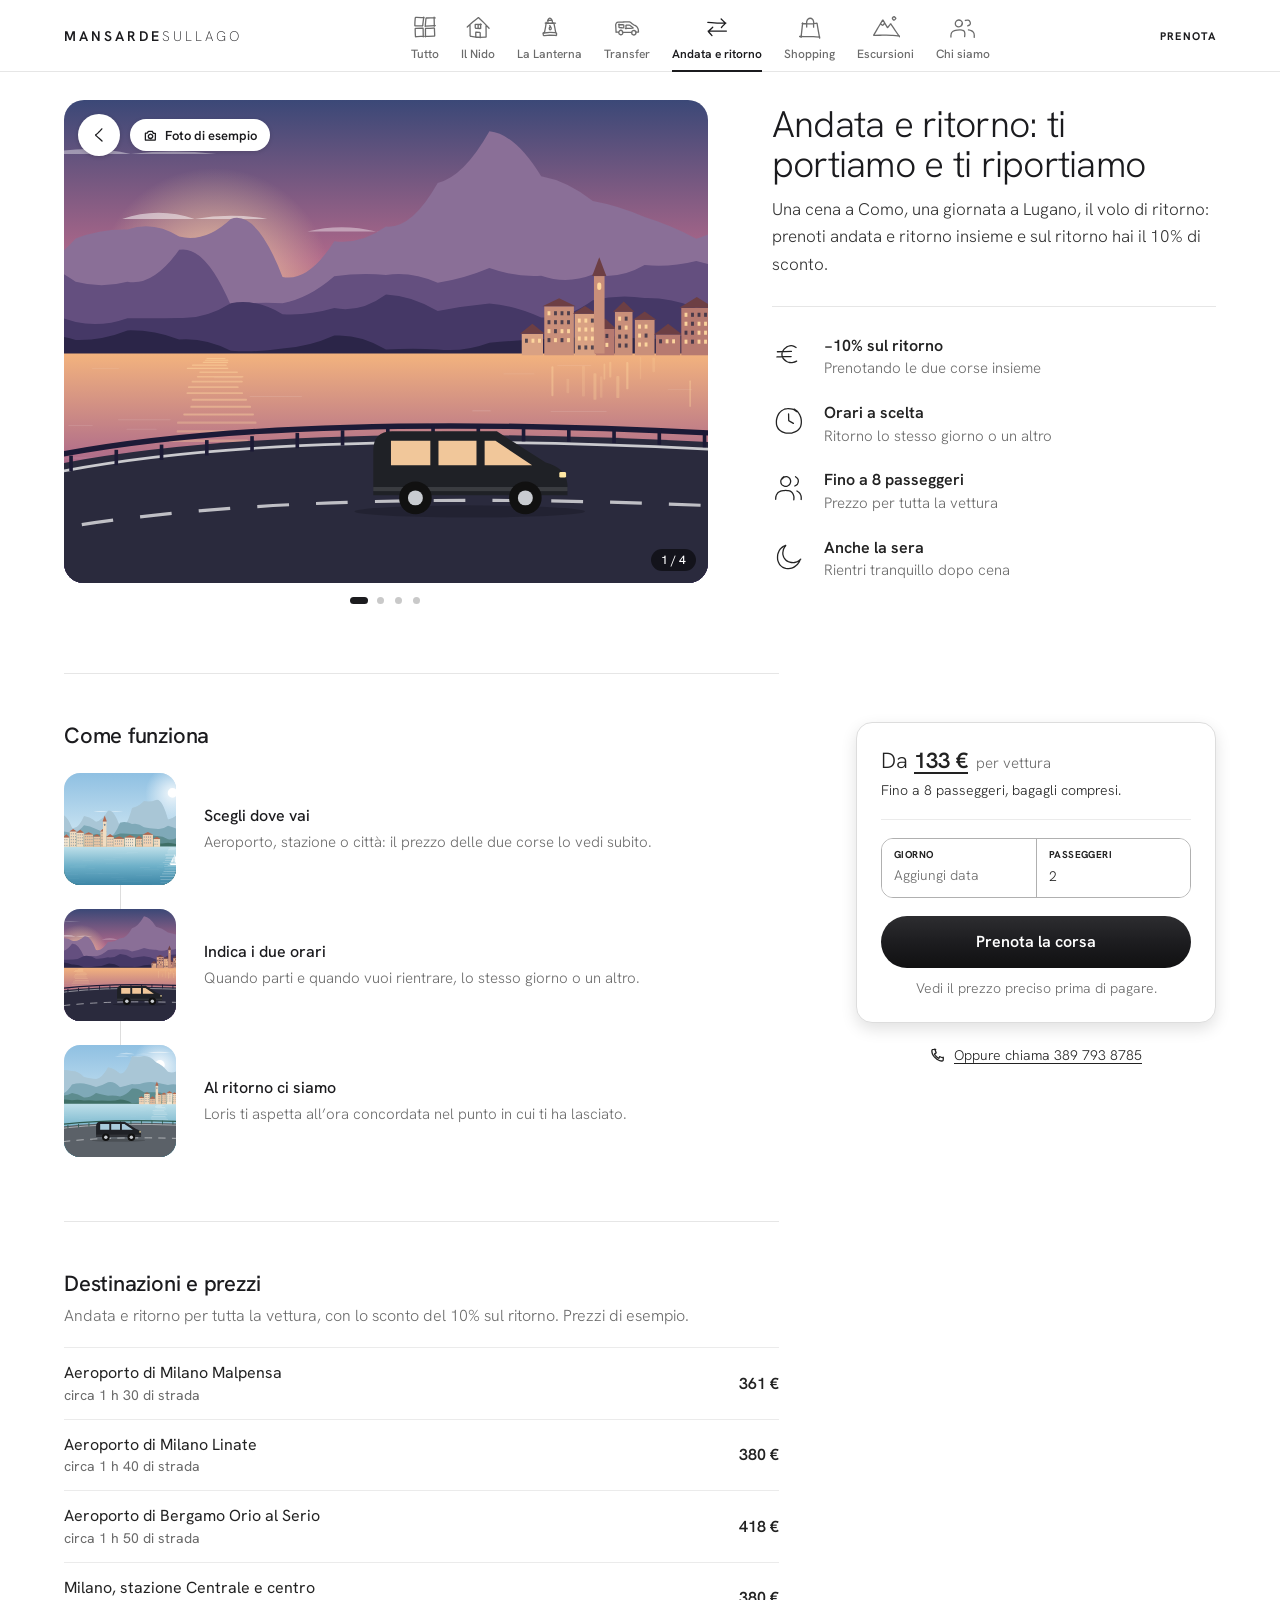
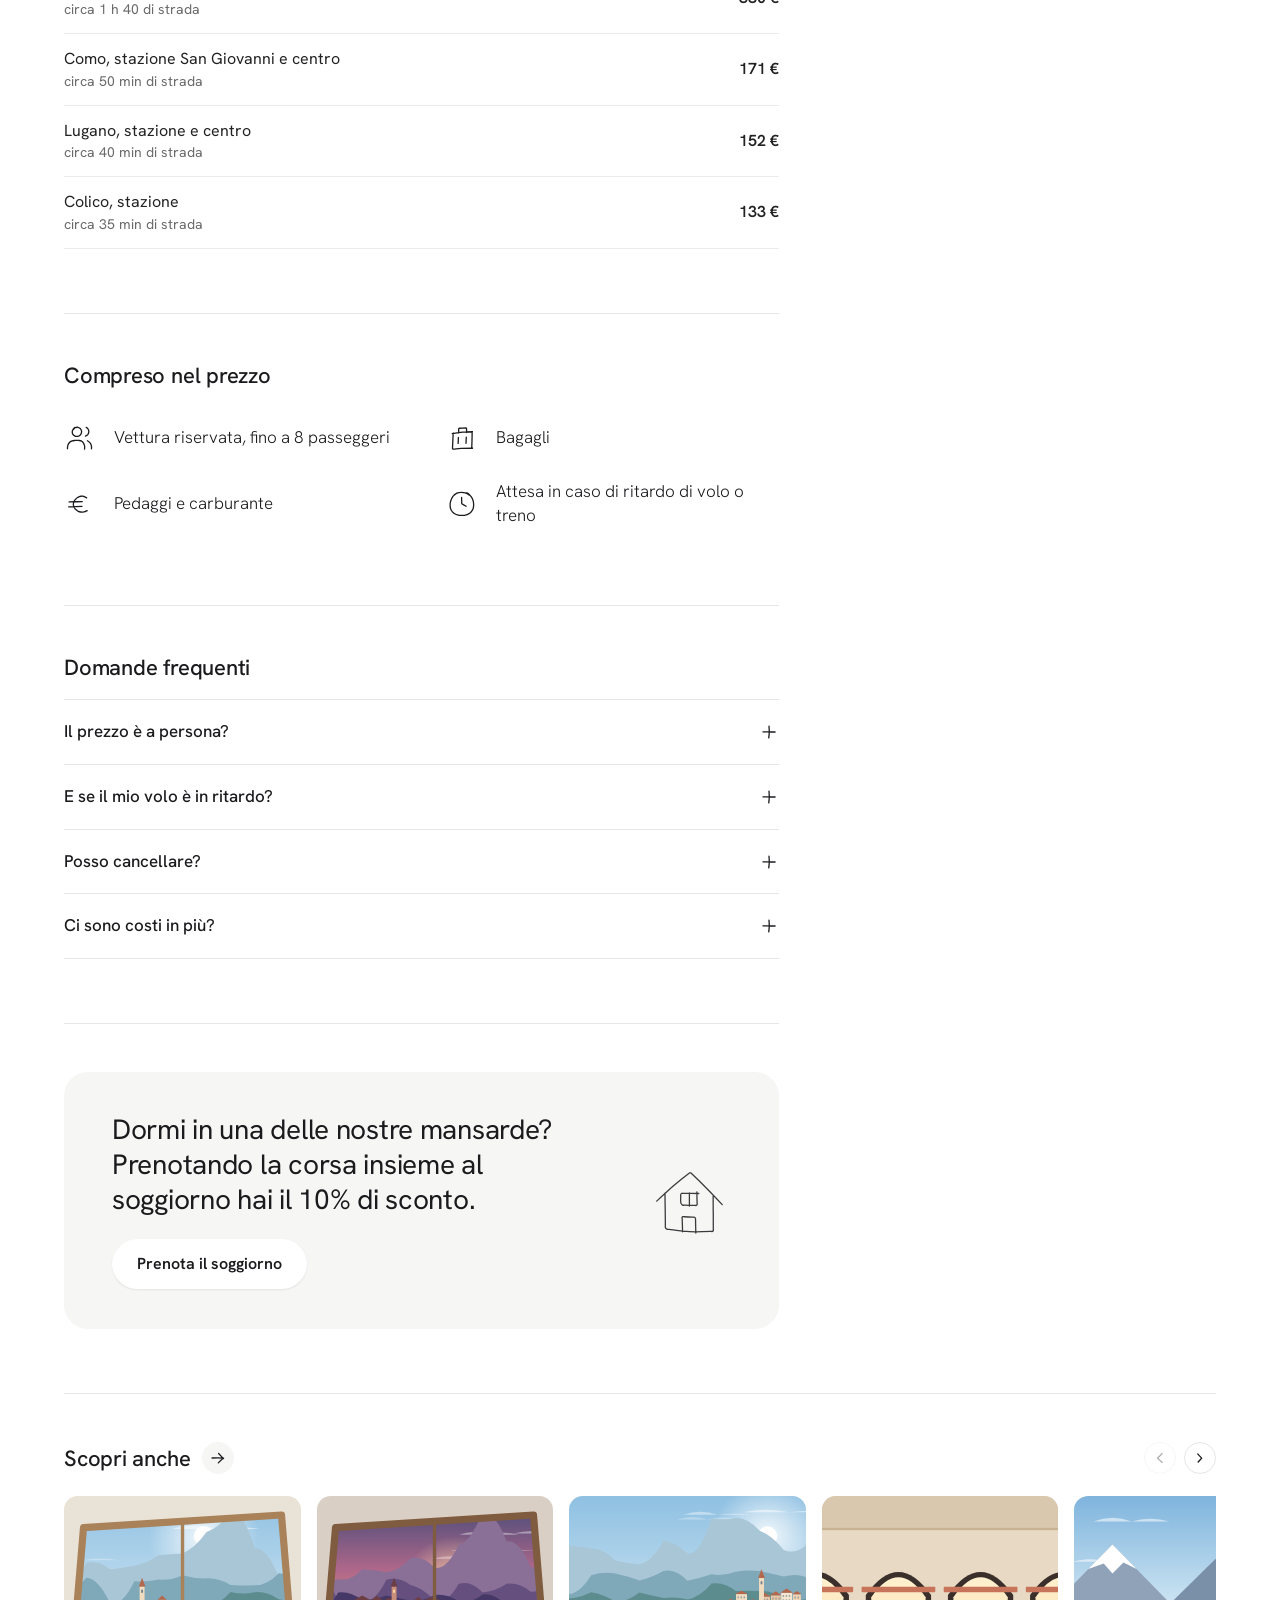
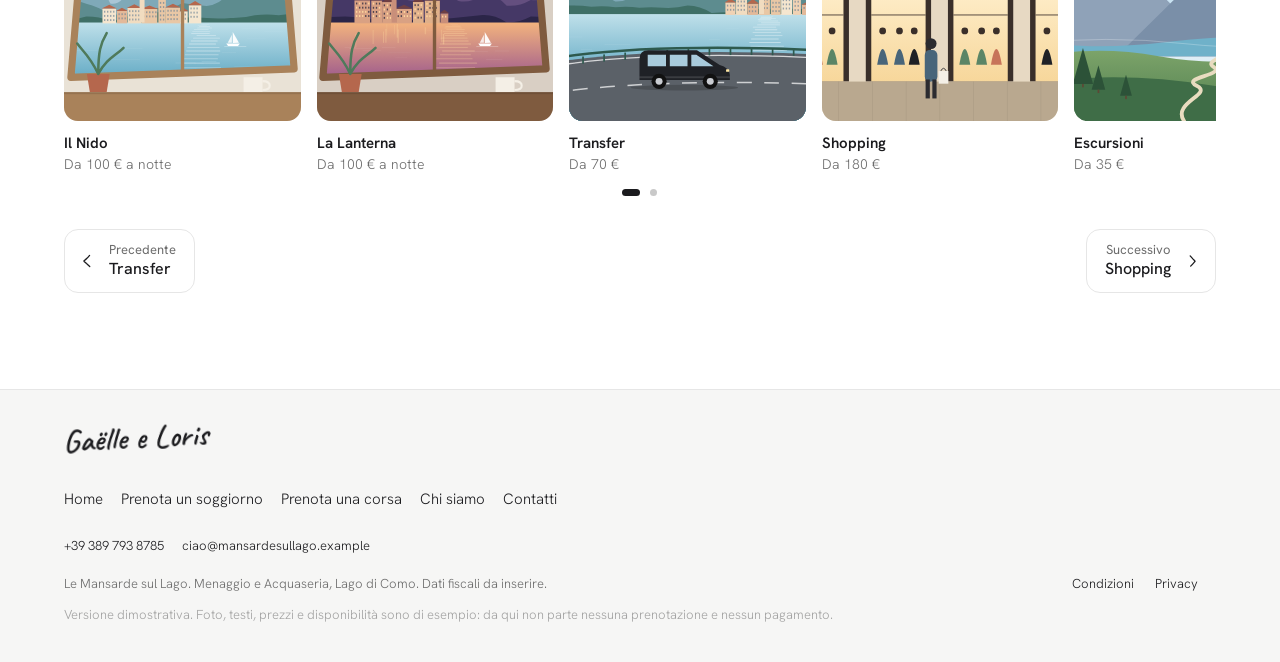
==== commit 0d0f9e59: "Bozza aggiornata: icone e scritte a mano Co-Authored-By: Claude Fable 5.1 <noreply@anthropic.com> Cl" ====
--- a/andata-ritorno.html
+++ b/andata-ritorno.html
@@ -15,8 +15,26 @@
 			@font-face { font-family: 'Hanken Grotesk'; font-style: normal; font-weight: 500; font-display: swap; src: url('./fonts/hanken-grotesk-latin-500-normal.woff2') format('woff2'); }
 			@font-face { font-family: 'Hanken Grotesk'; font-style: normal; font-weight: 600; font-display: swap; src: url('./fonts/hanken-grotesk-latin-600-normal.woff2') format('woff2'); }
 			@font-face { font-family: 'Hanken Grotesk'; font-style: normal; font-weight: 700; font-display: swap; src: url('./fonts/hanken-grotesk-latin-700-normal.woff2') format('woff2'); }
+			/* Caveat (licenza OFL): scrittura a mano, solo per saluti e firma. Anche questo sta nel sito. */
+			@font-face { font-family: 'Caveat'; font-style: normal; font-weight: 600; font-display: swap; src: url('./fonts/caveat-latin-600-normal.woff2') format('woff2'); }
 		</style>
+		<!-- Le foto provvisorie arrivano da Unsplash: il collegamento si prepara subito, così compaiono prima -->
+		<link rel="preconnect" href="https://images.unsplash.com" crossorigin />
 		<script>
+			// Foto provvisoria che non arriva (rete assente, server bloccato): al suo posto l'illustrazione che sta nel sito.
+			// Vale anche per il link che apre la foto in grande.
+			function fotoRiserva(img) {
+				var r = img.getAttribute('data-riserva');
+				if (!r) return;
+				img.removeAttribute('data-riserva');
+				img.removeAttribute('srcset');
+				img.removeAttribute('sizes');
+				img.src = r;
+				var a = img.closest ? img.closest('a[data-visore-link]') : null;
+				if (a) a.setAttribute('href', r);
+			}
+			// l'avviso «foto non arrivata» si ascolta da qui, prima che le foto comincino a caricarsi
+			document.addEventListener('error', function (e) { var t = e.target; if (t && t.tagName === 'IMG') fotoRiserva(t); }, true);
 			// Col tasto indietro o ricaricando: niente animazioni d'entrata (tolto subito dopo il primo disegno)
 			try {
 				var nav = performance.getEntriesByType('navigation')[0];
@@ -34,10 +52,10 @@
 			}
 		</script>
 		<!--1xl432n--><meta name="description" content="Una cena a Como, una giornata a Lugano, il volo di ritorno: prenoti andata e ritorno insieme e sul ritorno hai il 10% di sconto."/><!----><title>Andata e ritorno con autista | Le Mansarde sul Lago</title>
-		<link href="./app/immutable/assets/_layout.BIGsIzz_.css" rel="stylesheet">
+		<link href="./app/immutable/assets/_layout.6qLcYqmC.css" rel="stylesheet">
 	</head>
 	<body>
-		<div style="display: contents"><!--[--><!--[0--><!--[--><header class="mm-header mm-header--chiaro" data-header=""><a class="mm-logo" href="./index.html" aria-label="Le Mansarde sul Lago, vai alla home">MANSARDE<span>SULLAGO</span></a> <a class="mm-header__link mm-header__link--stretto" href="./prenota.html">Prenota</a> <nav class="mm-sezioni " aria-label="Sezioni" data-chips=""><div class="mm-sezioni__in"><!--[--><a class="mm-sezione" href="./index.html#tutto" data-chip="tutto"><svg class="icon" width="28" height="28" viewBox="0 0 24 24" fill="none" stroke="currentColor" stroke-linecap="round" stroke-linejoin="round" aria-hidden="true" focusable="false"><path d="M4 4h7v7H4z M13 4h7v7h-7z M4 13h7v7H4z M13 13h7v7h-7z" vector-effect="non-scaling-stroke"></path></svg><!----><span>Tutto<!--[-1--><!--]--></span></a><a class="mm-sezione" href="./il-nido.html" data-chip="il-nido"><svg class="icon" width="28" height="28" viewBox="0 0 64 64" fill="none" stroke="currentColor" stroke-linecap="round" stroke-linejoin="round" aria-hidden="true" focusable="false"><path d="M8 33 L32 11 L56 33 M14 28 V54 H50 V28 M27 54 V43 H37 V54 M26 27 H38 V35 H26 Z M32 27 V35" vector-effect="non-scaling-stroke"></path></svg><!----><span>Il Nido<!--[-1--><!--]--></span></a><a class="mm-sezione" href="./la-lanterna.html" data-chip="la-lanterna"><svg class="icon" width="28" height="28" viewBox="0 0 64 64" fill="none" stroke="currentColor" stroke-linecap="round" stroke-linejoin="round" aria-hidden="true" focusable="false"><path d="M23 22 H41 L45 46 H19 Z M21 22 H43 M27 22 V16 H37 V22 M27 16 Q32 6 37 16 M17 46 H47 V52 H17 Z M32 30 C28.5 34 29 39 32 39 C35 39 35.5 34 32 30 Z" vector-effect="non-scaling-stroke"></path></svg><!----><span>La Lanterna<!--[-1--><!--]--></span></a><a class="mm-sezione" href="./transfer.html" data-chip="transfer"><svg class="icon" width="28" height="28" viewBox="0 0 64 64" fill="none" stroke="currentColor" stroke-linecap="round" stroke-linejoin="round" aria-hidden="true" focusable="false"><path d="M6 44 V27 Q6 21 12 21 H39 L53 31 Q58 33 58 38 V44 M6 44 H12 M22 44 H42 M52 44 H58 M12 45 a5 5 0 1 0 10 0 a5 5 0 1 0 -10 0 M42 45 a5 5 0 1 0 10 0 a5 5 0 1 0 -10 0 M13 27 H24 V34 H13 Z M29 27 H38 L47 34 H29 Z" vector-effect="non-scaling-stroke"></path></svg><!----><span>Transfer<!--[-1--><!--]--></span></a><a class="mm-sezione is-active" href="./andata-ritorno.html" aria-current="page" data-chip="andata-ritorno"><svg class="icon" width="28" height="28" viewBox="0 0 64 64" fill="none" stroke="currentColor" stroke-linecap="round" stroke-linejoin="round" aria-hidden="true" focusable="false"><path d="M10 23 H52 M43 14 L52 23 L43 32 M54 42 H12 M21 33 L12 42 L21 51" vector-effect="non-scaling-stroke"></path></svg><!----><span>Andata<!--[0--><span class="mm-sezione__resto"> e ritorno</span><!--]--></span></a><a class="mm-sezione" href="./shopping.html" data-chip="shopping"><svg class="icon" width="28" height="28" viewBox="0 0 64 64" fill="none" stroke="currentColor" stroke-linecap="round" stroke-linejoin="round" aria-hidden="true" focusable="false"><path d="M15 23 H49 L53 54 H11 Z M24 30 V19 a8 8 0 0 1 16 0 V30" vector-effect="non-scaling-stroke"></path></svg><!----><span>Shopping<!--[-1--><!--]--></span></a><a class="mm-sezione" href="./escursioni.html" data-chip="escursioni"><svg class="icon" width="28" height="28" viewBox="0 0 64 64" fill="none" stroke="currentColor" stroke-linecap="round" stroke-linejoin="round" aria-hidden="true" focusable="false"><path d="M4 52 L24 16 L35 35 L42 25 L60 52 Z M19 25 L24 29 L28.5 24 M46 12 a4 4 0 1 0 8 0 a4 4 0 1 0 -8 0" vector-effect="non-scaling-stroke"></path></svg><!----><span>Escursioni<!--[-1--><!--]--></span></a><a class="mm-sezione" href="./chi-siamo.html" data-chip="chi-siamo"><svg class="icon" width="28" height="28" viewBox="0 0 64 64" fill="none" stroke="currentColor" stroke-linecap="round" stroke-linejoin="round" aria-hidden="true" focusable="false"><path d="M14 24 a8 8 0 1 0 16 0 a8 8 0 1 0 -16 0 M6 54 V49 Q6 39 22 39 Q38 39 38 49 V54 M38 17 a7 7 0 1 1 5 13 M45 39 Q58 40 58 49 V54" vector-effect="non-scaling-stroke"></path></svg><!----><span>Chi siamo<!--[-1--><!--]--></span></a><!--]--></div></nav><!----> <a class="mm-header__link mm-header__link--largo" href="./prenota.html">Prenota</a></header><!----> <main id="contenuto"><!--[--><div class="v3-contenuto v3-testa"><div class="v3-scheda__testa "><div class="v3-scheda__capo"><h1 class="v3-scheda__titolo"><!--[-1--><!--]--><!--[0--><span class="solo-tel">Ti portiamo e ti riportiamo</span><span class="solo-pc">Andata e ritorno: ti portiamo e ti riportiamo</span><!--]--></h1> <!--[0--><p class="v3-scheda__intro"><!--[0--><span class="solo-tel">Ti portiamo e ti veniamo a riprendere, lo stesso giorno o un altro.</span><span class="solo-pc">Una cena a Como, una giornata a Lugano, il volo di ritorno: prenoti andata e ritorno insieme e sul ritorno hai il 10% di sconto.</span><!--]--></p><!--]--> <!--[0--><ul class="v3-scheda__lista"><!--[--><li><svg class="icon" width="26" height="26" viewBox="0 0 24 24" fill="none" stroke="currentColor" stroke-linecap="round" stroke-linejoin="round" aria-hidden="true" focusable="false"><path d="M17 6.5A6.5 6.5 0 1 0 17 17.5 M4 10h9 M4 14h9" vector-effect="non-scaling-stroke"></path></svg><!----><span><strong>−10% sul ritorno</strong><small>Prenotando le due corse insieme</small></span></li><li><svg class="icon" width="26" height="26" viewBox="0 0 24 24" fill="none" stroke="currentColor" stroke-linecap="round" stroke-linejoin="round" aria-hidden="true" focusable="false"><path d="M3 12a9 9 0 1 0 18 0a9 9 0 1 0-18 0 M12 7v5l3 2" vector-effect="non-scaling-stroke"></path></svg><!----><span><strong>Orari a scelta</strong><small>Ritorno lo stesso giorno o un altro</small></span></li><li><svg class="icon" width="26" height="26" viewBox="0 0 24 24" fill="none" stroke="currentColor" stroke-linecap="round" stroke-linejoin="round" aria-hidden="true" focusable="false"><path d="M3 20v-1a5 5 0 0 1 5-5h3a5 5 0 0 1 5 5v1 M6 7.5a3.5 3.5 0 1 0 7 0a3.5 3.5 0 1 0-7 0 M16.5 4.3a3.5 3.5 0 0 1 0 6.4 M18 14.4a5 5 0 0 1 3 4.6v1" vector-effect="non-scaling-stroke"></path></svg><!----><span><strong>Fino a 8 passeggeri</strong><small>Prezzo per tutta la vettura</small></span></li><li><svg class="icon" width="26" height="26" viewBox="0 0 24 24" fill="none" stroke="currentColor" stroke-linecap="round" stroke-linejoin="round" aria-hidden="true" focusable="false"><path d="M20 14.5A8.5 8.5 0 1 1 9.5 4a7 7 0 0 0 10.5 10.5z" vector-effect="non-scaling-stroke"></path></svg><!----><span><strong>Anche la sera</strong><small>Rientri tranquillo dopo cena</small></span></li><!--]--></ul><!--]--></div> <div class="v3-scheda__media"><div class="v3-scheda__img v3-galleria" data-galleria=""><!--[0--><div class="v3-galleria__riga" data-galleria-riga=""><!--[--><a class="v3-galleria__foto" href="./foto/auto-3.svg" data-visore-link="" data-visore-gruppo="galleria" data-visore-apri="griglia" aria-label="Guarda tutte le foto (4)"><img src="./foto/auto-3.svg" alt="La strada lungo il lago al tramonto" width="1600" height="1067" loading="eager" fetchpriority="high"/><!----></a><a class="v3-galleria__foto" href="./foto/lago-3.svg" data-visore-link="" data-visore-gruppo="galleria" data-visore-apri="griglia" aria-label="Guarda tutte le foto (4)"><img src="./foto/lago-3.svg" alt="Un paese sul lago" width="1600" height="1067" loading="lazy" decoding="async"/><!----></a><a class="v3-galleria__foto" href="./foto/auto-1.svg" data-visore-link="" data-visore-gruppo="galleria" data-visore-apri="griglia" aria-label="Guarda tutte le foto (4)"><img src="./foto/auto-1.svg" alt="Il minivan sulla strada del lago" width="1600" height="1067" loading="lazy" decoding="async"/><!----></a><a class="v3-galleria__foto" href="./foto/lago-2.svg" data-visore-link="" data-visore-gruppo="galleria" data-visore-apri="griglia" aria-label="Guarda tutte le foto (4)"><img src="./foto/lago-2.svg" alt="Il lago alla sera" width="1600" height="1067" loading="lazy" decoding="async"/><!----></a><!--]--></div> <span class="v3-galleria__conta" aria-hidden="true"><span data-galleria-n="">1</span> / 4</span> <button type="button" class="v3-galleria__freccia v3-galleria__freccia--prec" data-galleria-prec="" aria-label="Foto precedente" disabled=""><svg class="icon" width="16" height="16" viewBox="0 0 24 24" fill="none" stroke="currentColor" stroke-linecap="round" stroke-linejoin="round" aria-hidden="true" focusable="false"><path d="M15 5l-7 7 7 7" vector-effect="non-scaling-stroke"></path></svg><!----></button> <button type="button" class="v3-galleria__freccia v3-galleria__freccia--succ" data-galleria-succ="" aria-label="Foto successiva"><svg class="icon" width="16" height="16" viewBox="0 0 24 24" fill="none" stroke="currentColor" stroke-linecap="round" stroke-linejoin="round" aria-hidden="true" focusable="false"><path d="M9 6l6 6-6 6" vector-effect="non-scaling-stroke"></path></svg><!----></button><!--]--> <a class="v3-indietro v3-indietro--foto" href="./index.html" data-indietro="" aria-label="Torna indietro"><svg class="icon" width="22" height="22" viewBox="0 0 24 24" fill="none" stroke="currentColor" stroke-linecap="round" stroke-linejoin="round" aria-hidden="true" focusable="false"><path d="M15 5l-7 7 7 7" vector-effect="non-scaling-stroke"></path></svg><!----> <!--[-1--><!--]--></a><!----> <!--[0--><span class="v3-pill"><!--[0--><svg class="icon" width="15" height="15" viewBox="0 0 24 24" fill="none" stroke="currentColor" stroke-linecap="round" stroke-linejoin="round" aria-hidden="true" focusable="false"><path d="M4 8h3l2-3h6l2 3h3v11H4z M8.5 13a3.5 3.5 0 1 0 7 0a3.5 3.5 0 1 0-7 0" vector-effect="non-scaling-stroke"></path></svg><!--]-->Foto di esempio</span><!--]--></div> <!--[0--><div class="v3-galleria__punti" data-galleria-punti="" aria-hidden="true"><!--[--><button type="button" class="v3-galleria__punto is-attivo" data-galleria-punto="0" tabindex="-1"></button><button type="button" class="v3-galleria__punto" data-galleria-punto="1" tabindex="-1"></button><button type="button" class="v3-galleria__punto" data-galleria-punto="2" tabindex="-1"></button><button type="button" class="v3-galleria__punto" data-galleria-punto="3" tabindex="-1"></button><!--]--></div><!--]--></div> <!--[0--><div class="v3-scheda__info"><!--[-1--><!--]--> <div class="v3-scheda__compra"><div class="v3-prezzo"><p class="v3-prezzo__label">A partire da</p> <p class="v3-prezzo__cifra">133 € <span>per vettura</span></p></div> <div class="v3-azioni"><a class="v3-btn" href="./corsa.html#servizio=andata-ritorno">Prenota la corsa</a></div></div><!----></div><!--]--></div></div><!----> <div class="v3-contenuto v3-pagina"><div class="v3-due"><div class="v3-due__testo"><section class="v3-sezione"><h2 class="v3-h3">Come funziona</h2> <ol class="v3-passi" style="--n: 3" data-punti-riga=""><!--[--><li class="v3-passo" style="--i: 0"><span class="v3-passo__media"><a class="v3-passo__img" href="./foto/lago-3.svg" data-visore-link="" data-visore-gruppo="passi" data-visore-apri="griglia" aria-label="Guarda le foto"><img src="./foto/lago-3.svg" alt="Paese sul lago" width="1600" height="1067" loading="lazy" decoding="async"/><!----></a> <!--[0--><span class="v3-passo__trattino" aria-hidden="true"></span><!--]--></span> <span class="v3-passo__parole"><span class="v3-passo__titolo"><span class="sr-only">Passo 1:</span>Scegli dove vai</span> <span class="v3-passo__testo">Aeroporto, stazione o città: il prezzo delle due corse lo vedi subito.</span></span></li><li class="v3-passo" style="--i: 1"><span class="v3-passo__media"><a class="v3-passo__img" href="./foto/auto-3.svg" data-visore-link="" data-visore-gruppo="passi" data-visore-apri="griglia" aria-label="Guarda le foto"><img src="./foto/auto-3.svg" alt="Strada del lago" width="1600" height="1067" loading="lazy" decoding="async"/><!----></a> <!--[0--><span class="v3-passo__trattino" aria-hidden="true"></span><!--]--></span> <span class="v3-passo__parole"><span class="v3-passo__titolo"><span class="sr-only">Passo 2:</span>Indica i due orari</span> <span class="v3-passo__testo">Quando parti e quando vuoi rientrare, lo stesso giorno o un altro.</span></span></li><li class="v3-passo" style="--i: 2"><span class="v3-passo__media"><a class="v3-passo__img" href="./foto/auto-1.svg" data-visore-link="" data-visore-gruppo="passi" data-visore-apri="griglia" aria-label="Guarda le foto"><img src="./foto/auto-1.svg" alt="Minivan" width="1600" height="1067" loading="lazy" decoding="async"/><!----></a> <!--[-1--><!--]--></span> <span class="v3-passo__parole"><span class="v3-passo__titolo"><span class="sr-only">Passo 3:</span>Al ritorno ci siamo</span> <span class="v3-passo__testo">Loris ti aspetta all’ora concordata nel punto in cui ti ha lasciato.</span></span></li><!--]--></ol> <div class="v3-galleria__punti" data-punti="" aria-hidden="true"></div></section> <section class="v3-sezione"><h2 class="v3-h3">Destinazioni e prezzi</h2> <p class="v3-sezione__sotto">Andata e ritorno per tutta la vettura, con lo sconto del 10% sul ritorno. Prezzi di esempio.</p> <ul class="lg-tratte"><!--[--><li><span class="lg-tratte__nome">Aeroporto di Milano Malpensa<small>circa 1 h 30 di strada</small></span> <strong>361 €</strong></li><li><span class="lg-tratte__nome">Aeroporto di Milano Linate<small>circa 1 h 40 di strada</small></span> <strong>380 €</strong></li><li><span class="lg-tratte__nome">Aeroporto di Bergamo Orio al Serio<small>circa 1 h 50 di strada</small></span> <strong>418 €</strong></li><li><span class="lg-tratte__nome">Milano, stazione Centrale e centro<small>circa 1 h 40 di strada</small></span> <strong>380 €</strong></li><li><span class="lg-tratte__nome">Como, stazione San Giovanni e centro<small>circa 50 min di strada</small></span> <strong>171 €</strong></li><li><span class="lg-tratte__nome">Lugano, stazione e centro<small>circa 40 min di strada</small></span> <strong>152 €</strong></li><li><span class="lg-tratte__nome">Colico, stazione<small>circa 35 min di strada</small></span> <strong>133 €</strong></li><!--]--></ul></section> <section class="v3-sezione"><h2 class="v3-h3">Compreso nel prezzo</h2> <ul class="v3-cosa"><!--[--><li><svg class="icon" width="24" height="24" viewBox="0 0 24 24" fill="none" stroke="currentColor" stroke-linecap="round" stroke-linejoin="round" aria-hidden="true" focusable="false"><path d="M3 20v-1a5 5 0 0 1 5-5h3a5 5 0 0 1 5 5v1 M6 7.5a3.5 3.5 0 1 0 7 0a3.5 3.5 0 1 0-7 0 M16.5 4.3a3.5 3.5 0 0 1 0 6.4 M18 14.4a5 5 0 0 1 3 4.6v1" vector-effect="non-scaling-stroke"></path></svg><!----><span>Vettura riservata, fino a 8 passeggeri</span></li><li><svg class="icon" width="24" height="24" viewBox="0 0 24 24" fill="none" stroke="currentColor" stroke-linecap="round" stroke-linejoin="round" aria-hidden="true" focusable="false"><path d="M5 8h14v12H5z M9 8V5h6v3 M9 12v4 M15 12v4" vector-effect="non-scaling-stroke"></path></svg><!----><span>Bagagli</span></li><li><svg class="icon" width="24" height="24" viewBox="0 0 24 24" fill="none" stroke="currentColor" stroke-linecap="round" stroke-linejoin="round" aria-hidden="true" focusable="false"><path d="M17 6.5A6.5 6.5 0 1 0 17 17.5 M4 10h9 M4 14h9" vector-effect="non-scaling-stroke"></path></svg><!----><span>Pedaggi e carburante</span></li><li><svg class="icon" width="24" height="24" viewBox="0 0 24 24" fill="none" stroke="currentColor" stroke-linecap="round" stroke-linejoin="round" aria-hidden="true" focusable="false"><path d="M3 12a9 9 0 1 0 18 0a9 9 0 1 0-18 0 M12 7v5l3 2" vector-effect="non-scaling-stroke"></path></svg><!----><span>Attesa in caso di ritardo di volo o treno</span></li><!--]--></ul></section> <section class="v3-sezione"><h2 class="v3-h3">Domande frequenti</h2> <div class="v3-faq"><!--[--><details><summary>Il prezzo è a persona?<svg class="icon" width="20" height="20" viewBox="0 0 24 24" fill="none" stroke="currentColor" stroke-linecap="round" stroke-linejoin="round" aria-hidden="true" focusable="false"><path d="M12 5v14 M5 12h14" vector-effect="non-scaling-stroke"></path></svg><!----></summary> <p>No, è per tutta la vettura: fino a 8 passeggeri con i bagagli.</p></details><details><summary>E se il mio volo è in ritardo?<svg class="icon" width="20" height="20" viewBox="0 0 24 24" fill="none" stroke="currentColor" stroke-linecap="round" stroke-linejoin="round" aria-hidden="true" focusable="false"><path d="M12 5v14 M5 12h14" vector-effect="non-scaling-stroke"></path></svg><!----></summary> <p>Indichi il numero del volo o del treno quando prenoti: Loris segue l’arrivo e ti aspetta.</p></details><details><summary>Posso cancellare?<svg class="icon" width="20" height="20" viewBox="0 0 24 24" fill="none" stroke="currentColor" stroke-linecap="round" stroke-linejoin="round" aria-hidden="true" focusable="false"><path d="M12 5v14 M5 12h14" vector-effect="non-scaling-stroke"></path></svg><!----></summary> <p>Sì, gratis fino a 48 ore prima della corsa.</p></details><details><summary>Ci sono costi in più?<svg class="icon" width="20" height="20" viewBox="0 0 24 24" fill="none" stroke="currentColor" stroke-linecap="round" stroke-linejoin="round" aria-hidden="true" focusable="false"><path d="M12 5v14 M5 12h14" vector-effect="non-scaling-stroke"></path></svg><!----></summary> <p>Solo per le corse tra le 22 e le 6 (+20%). Lo vedi nel conto prima di pagare.</p></details><!--]--></div></section> <section class="v3-sezione"><div class="v3-promo"><div><p class="v3-promo__titolo">Dormi in una delle nostre mansarde? Prenotando la corsa insieme al soggiorno hai il 10% di sconto.</p> <a class="v3-btn v3-btn--grigio" href="./prenota.html">Prenota il soggiorno</a></div> <span class="v3-promo__icona"><svg class="icon" width="84" height="84" viewBox="0 0 64 64" fill="none" stroke="currentColor" stroke-linecap="round" stroke-linejoin="round" aria-hidden="true" focusable="false"><path d="M8 33 L32 11 L56 33 M14 28 V54 H50 V28 M27 54 V43 H37 V54 M26 27 H38 V35 H26 Z M32 27 V35" vector-effect="non-scaling-stroke"></path></svg><!----></span></div></section></div> <aside class="v3-lato" aria-label="Prezzo e prenotazione"><div class="v3-lato__box"><div class="v3-lato__card" data-mini="corsa" data-servizio="andata-ritorno"><div class="v3-lato__gruppo v3-lato__gruppo--prezzo"><p class="v3-lato__prezzo"><span>Da <strong>133 €</strong></span><small>per vettura</small></p> <p class="v3-lato__condizione">Fino a 8 passeggeri, bagagli compresi.</p></div> <!--[0--><div class="v3-lato__gruppo v3-lato__date" role="group" aria-label="Giorno e passeggeri"><button type="button" class="v3-lato__data" data-giorno-apri=""><span class="v3-lato__etichetta">Giorno</span> <span class="v3-lato__valore" data-giorno-testo="">Aggiungi data</span></button> <label class="v3-lato__data"><span class="v3-lato__etichetta">Passeggeri</span> <select class="lg-select" data-mini-passeggeri="" aria-label="Passeggeri"><!--[--><option value="1">1</option><option value="2" selected="">2</option><option value="3">3</option><option value="4">4</option><option value="5">5</option><option value="6">6</option><option value="7">7</option><option value="8">8</option><!--]--></select></label></div> <div class="v3-lato__gruppo v3-lato__azione"><a class="v3-btn" href="./corsa.html#servizio=andata-ritorno" data-mini-vai="">Prenota la corsa</a> <p class="v3-lato__nota">Vedi il prezzo preciso prima di pagare.</p></div><!--]--></div> <a class="v3-lato__tel" href="tel:+393897938785"><svg class="icon" width="16" height="16" viewBox="0 0 24 24" fill="none" stroke="currentColor" stroke-linecap="round" stroke-linejoin="round" aria-hidden="true" focusable="false"><path d="M5 4h3l2 5-2.5 1.5a11 11 0 0 0 6 6L15 14l5 2v3a2 2 0 0 1-2 2A16 16 0 0 1 3 6a2 2 0 0 1 2-2z" vector-effect="non-scaling-stroke"></path></svg><!---->Oppure chiama 389 793 8785</a></div></aside></div> <section class="v3-sezione v3-altri" data-scorri=""><div class="v3-altri__testa"><div class="v3-altri__titolo"><h2 class="v3-h3">Scopri anche</h2> <a class="v3-altri__tutti" href="./index.html#tutto" aria-label="Tutto"><svg class="icon" width="18" height="18" viewBox="0 0 24 24" fill="none" stroke="currentColor" stroke-linecap="round" stroke-linejoin="round" aria-hidden="true" focusable="false"><path d="M5 12h14 M13 6l6 6-6 6" vector-effect="non-scaling-stroke"></path></svg><!----></a></div> <div class="v3-altri__frecce"><button type="button" class="v3-altri__freccia" data-scorri-prec="" aria-label="Precedenti" disabled=""><svg class="icon" width="16" height="16" viewBox="0 0 24 24" fill="none" stroke="currentColor" stroke-linecap="round" stroke-linejoin="round" aria-hidden="true" focusable="false"><path d="M15 5l-7 7 7 7" vector-effect="non-scaling-stroke"></path></svg><!----></button> <button type="button" class="v3-altri__freccia" data-scorri-succ="" aria-label="Successivi"><svg class="icon" width="16" height="16" viewBox="0 0 24 24" fill="none" stroke="currentColor" stroke-linecap="round" stroke-linejoin="round" aria-hidden="true" focusable="false"><path d="M9 6l6 6-6 6" vector-effect="non-scaling-stroke"></path></svg><!----></button></div></div> <div class="v3-altri__riga" data-scorri-riga="" data-punti-riga=""><!--[--><a class="v3-altri__card" href="./il-nido.html"><span class="v3-altri__img"><img src="./foto/nido-1.svg" alt="" width="1600" height="1067" loading="lazy" decoding="async"/><!----></span> <span class="v3-altri__nome">Il Nido</span> <span class="v3-altri__prezzo">Da 100 € a notte</span></a><a class="v3-altri__card" href="./la-lanterna.html"><span class="v3-altri__img"><img src="./foto/lanterna-1.svg" alt="" width="1600" height="1067" loading="lazy" decoding="async"/><!----></span> <span class="v3-altri__nome">La Lanterna</span> <span class="v3-altri__prezzo">Da 100 € a notte</span></a><a class="v3-altri__card" href="./transfer.html"><span class="v3-altri__img"><img src="./foto/auto-1.svg" alt="" width="1600" height="1067" loading="lazy" decoding="async"/><!----></span> <span class="v3-altri__nome">Transfer</span> <span class="v3-altri__prezzo">Da 70 €</span></a><a class="v3-altri__card" href="./shopping.html"><span class="v3-altri__img"><img src="./foto/shopping-1.svg" alt="" width="1600" height="1067" loading="lazy" decoding="async"/><!----></span> <span class="v3-altri__nome">Shopping</span> <span class="v3-altri__prezzo">Da 180 €</span></a><a class="v3-altri__card" href="./escursioni.html"><span class="v3-altri__img"><img src="./foto/sentiero-1.svg" alt="" width="1600" height="1067" loading="lazy" decoding="async"/><!----></span> <span class="v3-altri__nome">Escursioni</span> <span class="v3-altri__prezzo">Da 35 €</span></a><!--]--></div> <div class="v3-galleria__punti" data-punti="" aria-hidden="true"></div> <nav class="v3-prevnext" aria-label="Precedente e successivo"><a class="v3-prevnext__link" href="./transfer.html" data-prec=""><svg class="icon" width="20" height="20" viewBox="0 0 24 24" fill="none" stroke="currentColor" stroke-linecap="round" stroke-linejoin="round" aria-hidden="true" focusable="false"><path d="M15 5l-7 7 7 7" vector-effect="non-scaling-stroke"></path></svg><!----> <span><small>Precedente</small>Transfer</span></a> <a class="v3-prevnext__link v3-prevnext__link--succ" href="./shopping.html" data-succ=""><span><small>Successivo</small>Shopping</span> <svg class="icon" width="20" height="20" viewBox="0 0 24 24" fill="none" stroke="currentColor" stroke-linecap="round" stroke-linejoin="round" aria-hidden="true" focusable="false"><path d="M9 6l6 6-6 6" vector-effect="non-scaling-stroke"></path></svg><!----></a></nav></section><!----></div> <div class="v3-fondo" data-fondo=""><div class="v3-fondo__barra"><a class="v3-fondo__prezzo" href="./corsa.html#servizio=andata-ritorno"><span>Da <strong>133 €</strong></span><small>per vettura</small></a> <!--[0--><a class="v3-btn" href="./corsa.html#servizio=andata-ritorno" data-mini-vai="">Prenota la corsa</a><!--]--></div></div> <dialog class="cal" data-cal="" aria-labelledby="cal-titolo" aria-describedby="cal-sotto"><div class="cal__testa"><button type="button" class="cal__tasto" data-cal-chiudi="" aria-label="Chiudi senza salvare"><svg width="22" height="22" viewBox="0 0 24 24" fill="none" stroke="currentColor" stroke-width="1.6" stroke-linecap="round" aria-hidden="true"><path d="M6 6l12 12 M18 6L6 18"></path></svg></button></div> <div class="cal__intro"><p class="cal__passo" data-cal-passo=""></p> <h2 class="cal__titolo" id="cal-titolo" data-cal-titolo="">Scegli le date</h2> <p class="cal__sotto" id="cal-sotto" data-cal-sotto=""></p></div> <div class="cal__settimana" aria-hidden="true"><span>L</span><span>M</span><span>M</span><span>G</span><span>V</span><span>S</span><span>D</span></div> <div class="cal__mesi" data-cal-mesi=""></div> <div class="cal__piede"><div class="cal__riga"><p class="cal__scelta" data-cal-scelta="" aria-live="polite"></p> <button type="button" class="cal__cancella" data-cal-cancella="" hidden="">Cancella</button></div> <div class="cal__comandi cal__comandi--solo"><button type="button" class="v3-btn cal__salva" data-cal-salva="" disabled="">Salva le date</button></div></div></dialog><!----> <!----><script type="application/json" id="dati-sito">{"demo":true,"autistaAttivo":true,"regole":{"nottiMin":1,"nottiMax":28,"mesiAvanti":12,"anticipoGiorni":1,"tassa":{"perPersonaNotte":2,"nottiMax":7},"cancellazioneGiorni":7},"formule":[{"id":"flessibile","nome":"Flessibile","testo":"Paghi tutto ora. Cancellazione gratuita fino a 7 giorni prima dell’arrivo.","testoVicino":"Paghi tutto ora. All’arrivo mancano meno di 7 giorni: la cancellazione gratuita non è più possibile.","sconto":0,"quotaOra":1},{"id":"subito","nome":"Prezzo migliore","testo":"Paghi tutto ora con il 10% di sconto sulle notti. Non rimborsabile.","sconto":10,"quotaOra":1},{"id":"acconto","nome":"Acconto","testo":"Paghi il 30% ora e il resto 7 giorni prima dell’arrivo. Cancellazione gratuita fino a quel giorno.","sconto":0,"quotaOra":0.3,"soloConAnticipo":true,"testoVicino":"Disponibile solo se all’arrivo mancano più di 7 giorni."}],"mansarde":[{"slug":"il-nido","nome":"Il Nido","luogo":"Menaggio","prezzo":{"notte":100,"alta":120,"mesiAlta":[6,7,8,9],"pulizie":40},"ospitiMax":2,"foto":"./foto/nido-1.svg"},{"slug":"la-lanterna","nome":"La Lanterna","luogo":"Acquaseria","prezzo":{"notte":100,"alta":120,"mesiAlta":[6,7,8,9],"pulizie":40},"ospitiMax":2,"foto":"./foto/lanterna-1.svg"}],"corse":[{"slug":"transfer","nome":"Transfer"},{"slug":"andata-ritorno","nome":"Andata e ritorno"},{"slug":"shopping","nome":"Shopping"},{"slug":"escursioni","nome":"Escursioni"}],"cfgCorse":{"autista":{"nome":"Loris","mezzo":"Minivan con autista","passeggeriMax":8,"notte":{"dalle":22,"alle":6,"maggiorazione":20},"scontoRitorno":10,"scontoConSoggiorno":10,"oraInPiu":40,"oreMax":10,"anticipoGiorni":1,"mesiAvanti":12,"cancellazioneOre":48},"luoghi":[{"id":"malpensa","nome":"Aeroporto di Milano Malpensa","breve":"Malpensa","tipo":"aeroporto","minuti":90,"prezzo":190},{"id":"linate","nome":"Aeroporto di Milano Linate","breve":"Linate","tipo":"aeroporto","minuti":100,"prezzo":200},{"id":"bergamo","nome":"Aeroporto di Bergamo Orio al Serio","breve":"Bergamo Orio al Serio","tipo":"aeroporto","minuti":110,"prezzo":220},{"id":"milano","nome":"Milano, stazione Centrale e centro","breve":"Milano","tipo":"stazione","minuti":100,"prezzo":200},{"id":"como","nome":"Como, stazione San Giovanni e centro","breve":"Como","tipo":"stazione","minuti":50,"prezzo":90},{"id":"lugano","nome":"Lugano, stazione e centro","breve":"Lugano","tipo":"stazione","minuti":40,"prezzo":80},{"id":"colico","nome":"Colico, stazione","breve":"Colico","tipo":"stazione","minuti":35,"prezzo":70}],"negozi":[{"id":"como","nome":"Como, il centro e la seta","minuti":50,"oreIncluse":4,"prezzo":190},{"id":"lugano","nome":"Lugano, via Nassa","minuti":40,"oreIncluse":4,"prezzo":180},{"id":"foxtown","nome":"FoxTown, outlet di Mendrisio","minuti":60,"oreIncluse":4,"prezzo":220},{"id":"milano","nome":"Milano, il Quadrilatero della moda","minuti":100,"oreIncluse":5,"prezzo":390}],"sentieri":[{"id":"breglia","nome":"Breglia, per il Rifugio Menaggio","minuti":20,"prezzo":50},{"id":"sanagra","nome":"Grandola, per la Val Sanagra","minuti":15,"prezzo":40},{"id":"greenway","nome":"Colonno, per la Greenway del Lago","minuti":25,"prezzo":60},{"id":"griante","nome":"Griante, per San Martino","minuti":10,"prezzo":35}]}}</script><!----><!----><!--]--><!----></main> <footer class="mm-footer"><div class="mm-footer__in"><nav class="mm-footer__nav" aria-label="Pagine"><a href="./index.html">Home</a> <a href="./prenota.html">Prenota un soggiorno</a> <a href="./corsa.html">Prenota una corsa</a> <a href="./chi-siamo.html">Chi siamo</a> <a href="./contatti.html">Contatti</a></nav> <p class="mm-footer__contatti"><a href="tel:+393897938785">+39 389 793 8785</a> <a href="mailto:ciao@mansardesullago.example">ciao@mansardesullago.example</a></p> <p>Le Mansarde sul Lago. Menaggio e Acquaseria, Lago di Como. Dati fiscali da inserire.</p> <p><a href="./condizioni.html">Condizioni</a> <a href="./privacy.html">Privacy</a></p> <!--[0--><p class="mm-footer__bozza">Versione dimostrativa. Foto, testi, prezzi e disponibilità sono di esempio: da qui non parte nessuna prenotazione e nessun pagamento.</p><!--]--></div></footer><!----> <dialog class="visore" data-visore="" aria-label="Foto" tabindex="-1"><div class="visore__vista visore__vista--griglia" data-visore-vista="griglia" hidden=""><div class="visore__barra"><span class="visore__tasto" aria-hidden="true"></span> <p class="visore__titolo">Tutte le foto</p> <button class="visore__tasto" type="button" data-visore-chiudi="" aria-label="Chiudi le foto"><svg width="22" height="22" viewBox="0 0 24 24" fill="none" stroke="currentColor" stroke-width="1.6" stroke-linecap="round" aria-hidden="true"><path d="M6 6l12 12 M18 6L6 18"></path></svg></button></div> <div class="visore__griglia" data-visore-griglia=""></div></div> <div class="visore__vista visore__vista--foto" data-visore-vista="foto" hidden=""><div class="visore__barra"><button class="visore__tasto" type="button" data-visore-tutte="" aria-label="Tutte le foto"><svg width="22" height="22" viewBox="0 0 24 24" fill="none" stroke="currentColor" stroke-width="1.6" stroke-linejoin="round" aria-hidden="true"><rect x="3.5" y="7.5" width="13" height="13" rx="3"></rect><path d="M7.5 7.5V6.5a3 3 0 0 1 3-3h7a3 3 0 0 1 3 3v7a3 3 0 0 1-3 3h-1"></path></svg></button> <p class="visore__conta" data-visore-conta="" aria-live="polite"></p> <button class="visore__tasto" type="button" data-visore-chiudi="" aria-label="Chiudi le foto"><svg width="22" height="22" viewBox="0 0 24 24" fill="none" stroke="currentColor" stroke-width="1.6" stroke-linecap="round" aria-hidden="true"><path d="M6 6l12 12 M18 6L6 18"></path></svg></button></div> <div class="visore__riga" data-visore-riga=""></div> <button class="visore__freccia visore__freccia--prec" type="button" data-visore-prec="" aria-label="Foto precedente"><svg width="18" height="18" viewBox="0 0 24 24" fill="none" stroke="currentColor" stroke-width="1.8" stroke-linecap="round" stroke-linejoin="round" aria-hidden="true"><path d="M15 6l-6 6 6 6"></path></svg></button> <button class="visore__freccia visore__freccia--succ" type="button" data-visore-succ="" aria-label="Foto successiva"><svg width="18" height="18" viewBox="0 0 24 24" fill="none" stroke="currentColor" stroke-width="1.8" stroke-linecap="round" stroke-linejoin="round" aria-hidden="true"><path d="M9 6l6 6-6 6"></path></svg></button></div></dialog><!--]--><!--]--> <!--[-1--><!--]--><!--]--></div>
+		<div style="display: contents"><!--[--><!--[0--><!--[--><header class="mm-header mm-header--chiaro" data-header=""><a class="mm-logo" href="./index.html" aria-label="Le Mansarde sul Lago, vai alla home">MANSARDE<span>SULLAGO</span></a> <a class="mm-header__link mm-header__link--stretto" href="./prenota.html">Prenota</a> <nav class="mm-sezioni " aria-label="Sezioni" data-chips=""><div class="mm-sezioni__in"><!--[--><a class="mm-sezione" href="./index.html#tutto" data-chip="tutto"><svg class="icon" width="28" height="28" viewBox="0 0 24 24" fill="none" stroke="currentColor" stroke-linecap="round" stroke-linejoin="round" aria-hidden="true" focusable="false"><path d="M10.9 3.6C10.9 3.6 10.2 9.3 10.1 10.2C10.1 10.5 10.2 10.6 10.1 10.8C10.1 10.9 9.9 11 9.8 11.1C9.6 11.2 9.5 11.1 9.2 11.1C8.3 11.1 4.5 11 3.8 11C3.6 11 3.6 11 3.5 11C3.4 10.9 3.3 10.8 3.3 10.7C3.2 10.6 3.3 10.6 3.3 10.4C3.3 9.6 3.5 5.8 3.6 4.8C3.6 4.5 3.6 4.4 3.7 4.2C3.8 4 4 3.9 4.2 3.8C4.4 3.7 4.5 3.8 4.9 3.8C5.9 3.8 11.3 4 11.3 4M12.2 11.6C12.2 11.6 12.7 5.8 12.8 4.9C12.9 4.7 12.8 4.6 12.9 4.5C12.9 4.4 13 4.3 13.1 4.2C13.2 4.2 13.3 4.3 13.5 4.3C14.3 4.3 20.7 4.2 20.7 4.2M19.8 3.6L20 11.6M20.8 10.8L12.3 11.3M10.7 19.9C10.7 19.9 5.4 20.3 4.5 20.3C4.3 20.4 4.2 20.4 4.1 20.4C3.9 20.3 3.8 20.2 3.8 20.1C3.7 20 3.8 19.9 3.8 19.6C3.7 18.8 3.6 15.2 3.6 14.3C3.6 13.9 3.5 13.8 3.6 13.6C3.6 13.4 3.8 13.3 3.9 13.2C4.1 13.1 4.2 13.2 4.5 13.2C5.3 13.1 9.1 13 9.9 13C10 13 10.1 12.9 10.2 13C10.3 13 10.4 13.1 10.4 13.2C10.4 13.2 10.4 13.3 10.4 13.5C10.4 14.3 10.5 20.4 10.5 20.4M12.4 20.4C12.4 20.4 12.4 14.6 12.4 13.8C12.4 13.6 12.3 13.5 12.4 13.4C12.4 13.3 12.5 13.2 12.6 13.2C12.8 13.1 12.9 13.2 13.1 13.2C14 13.2 18.2 13 19.1 12.9C19.4 12.9 19.6 12.8 19.7 12.9C19.9 12.9 20 13 20.1 13.2C20.2 13.3 20.1 13.4 20.1 13.7C20.1 14.5 20.3 18.3 20.3 19.1C20.3 19.3 20.4 19.4 20.3 19.5C20.3 19.6 20.2 19.7 20.1 19.8C20 19.8 19.9 19.8 19.7 19.8C18.7 19.8 11.8 20 11.8 20" vector-effect="non-scaling-stroke"></path></svg><!----><span>Tutto<!--[-1--><!--]--></span></a><a class="mm-sezione" href="./il-nido.html" data-chip="il-nido"><svg class="icon" width="28" height="28" viewBox="0 0 64 64" fill="none" stroke="currentColor" stroke-linecap="round" stroke-linejoin="round" aria-hidden="true" focusable="false"><path d="M7.4 32.1C7.4 32.1 15.9 24.1 20 20.5C23.9 17.2 30 12.4 31.6 11.2C32.1 10.9 32.2 10.7 32.5 10.6C32.7 10.5 33.1 10.5 33.4 10.6C33.7 10.7 33.7 10.9 34.1 11.2C35.5 12.5 41 17.8 44.6 21.5C48.7 25.6 57.3 34.8 57.3 34.8M13.7 26C13.7 26 13.8 35.8 13.9 40.1C13.9 43.8 14 48.5 14 50.5C14 51.3 13.8 51.7 14 52.2C14.2 52.7 14.6 53.2 15.1 53.4C15.6 53.7 16 53.5 16.9 53.6C19.5 53.9 27 55.1 32.3 55.4C37.7 55.7 46.5 55.3 48.8 55.2C49.3 55.2 49.6 55.3 49.9 55.2C50.1 55.1 50.4 54.8 50.5 54.6C50.7 54.3 50.6 54.1 50.5 53.6C50.5 51.8 50.5 46.4 50.5 42.5C50.4 38 50.4 28.3 50.4 28.3M27.1 55.5C27.1 55.5 26.9 47 26.8 45.4C26.8 44.9 26.6 44.7 26.7 44.5C26.8 44.2 27.1 44 27.3 43.9C27.6 43.8 27.8 44 28.3 44C29.4 44.1 33.1 44.3 34.5 44.3C35.1 44.3 35.5 44.1 36 44.3C36.3 44.4 36.7 44.8 36.9 45.2C37.1 45.6 36.9 46 37 46.7C37 48.5 37.2 56.4 37.2 56.4M38 25.1C38 25.1 38.1 32.1 38.2 33.6C38.2 34.1 38.3 34.4 38.2 34.7C38.1 35 37.9 35.3 37.6 35.4C37.3 35.5 37.1 35.4 36.6 35.4C35.2 35.4 30.5 35.3 28.9 35.2C28 35.2 27.6 35.3 27.1 35.1C26.6 34.8 26.1 34.4 25.9 33.8C25.4 32.6 25.7 29.6 25.7 28.4C25.7 27.7 25.5 27.4 25.7 27C25.8 26.6 26.1 26.3 26.5 26.1C26.8 26 27.1 26.2 27.7 26.2C29.6 26.2 39.5 26.3 39.5 26.3M32.3 25.8L32.3 35.9" vector-effect="non-scaling-stroke"></path></svg><!----><span>Il Nido<!--[-1--><!--]--></span></a><a class="mm-sezione" href="./la-lanterna.html" data-chip="la-lanterna"><svg class="icon" width="28" height="28" viewBox="0 0 64 64" fill="none" stroke="currentColor" stroke-linecap="round" stroke-linejoin="round" aria-hidden="true" focusable="false"><path d="M40.7 22C40.7 22 42.3 30.1 43.1 33.8C43.7 37.1 44.5 41.5 44.8 43.1C44.9 43.6 45.1 43.9 45 44.2C44.9 44.5 44.7 44.8 44.4 44.9C44.1 45 43.8 44.8 43.2 44.7C41.3 44.6 35.4 44.2 31.7 44.3C28.3 44.5 23.7 45.2 21.8 45.5C21 45.6 20.5 45.9 20.1 45.7C19.7 45.6 19.3 45.1 19.2 44.7C19.1 44.2 19.4 43.7 19.6 42.9C20 41.1 20.9 37.4 21.5 34.2C22.2 30.3 23.4 21.2 23.4 21.2M22.1 23.1L42.1 23.5M21 23L44.6 23.2M27.4 22.5C27.4 22.5 27.2 19.4 27.2 18.4C27.1 17.9 27 17.6 27.1 17.3C27.2 17 27.5 16.7 27.8 16.5C28.1 16.4 28.4 16.6 28.9 16.6C30.1 16.6 33.4 16.7 34.7 16.7C35.3 16.7 35.7 16.6 36.2 16.7C36.6 16.9 36.9 17.2 37.2 17.7C37.6 18.7 37.3 22.7 37.3 22.7M26.5 17.7C26.5 17.7 27.7 14.7 28.6 13.7C29.4 12.8 30.6 11.8 31.6 11.8C32.6 11.8 33.9 12.9 34.8 13.8C35.8 14.8 37.1 17.5 37.1 17.5M15.9 46.1C15.9 46.1 26.5 44.5 31.4 44.4C35.9 44.3 42.1 45 44.3 45.2C45.1 45.3 45.5 45.2 45.9 45.4C46.3 45.6 46.7 46 46.9 46.5C47.2 47.3 46.9 48.9 46.9 49.7C46.9 50.2 47 50.6 46.9 50.9C46.8 51.1 46.4 51.4 46.1 51.5C45.8 51.6 45.5 51.4 44.9 51.3C42.8 51.1 35.5 50.4 31.1 50.4C27.1 50.5 21.8 51.2 19.6 51.5C18.7 51.6 18.3 51.9 17.8 51.7C17.3 51.5 16.9 51.2 16.7 50.6C16.2 49.5 16.9 44.9 16.9 44.9M33.1 30.3C33.1 30.3 30.2 33.4 30.2 34.9C30.2 36.2 31.5 38.6 32.3 38.6C33.1 38.6 34.8 36.3 34.9 34.9C34.9 33.2 31.2 28.9 31.2 28.9" vector-effect="non-scaling-stroke"></path></svg><!----><span>La Lanterna<!--[-1--><!--]--></span></a><a class="mm-sezione" href="./transfer.html" data-chip="transfer"><svg class="icon" width="28" height="28" viewBox="0 0 64 64" fill="none" stroke="currentColor" stroke-linecap="round" stroke-linejoin="round" aria-hidden="true" focusable="false"><path d="M7.1 44C7.1 44 6.8 39.4 6.7 37.2C6.6 35.3 6.5 33.5 6.4 31.6C6.4 29.7 5.8 27.6 6.3 25.9C6.8 24.2 8 22.2 9.4 21.4C10.9 20.5 13.3 21 15.2 20.9C17.2 20.7 19.2 20.8 21.1 20.7C23.1 20.6 25.1 20.6 27.1 20.5C29 20.5 31.1 20.4 32.8 20.4C34.3 20.4 35.9 20.4 36.7 20.3C37.2 20.3 37.4 20.3 37.7 20.3C38.1 20.4 38.5 20.5 38.8 20.6C39.1 20.8 39.2 21 39.6 21.2C40.3 21.8 41.7 22.9 43 23.8C44.5 24.9 46.2 26.2 47.9 27.3C49.6 28.4 51.9 29 53.4 30.4C55 31.8 56.4 33.7 57.2 35.8C58 37.8 58.3 42.7 58.3 42.7M6.6 43.5L12.5 43.5M21.6 43.9L43.3 44.5M52.3 43.5L58.3 43.4M16.3 40.1C16.3 40.1 13.1 42.9 13.1 44.4C13.1 46 15.1 48.7 16.6 49.3C18 49.8 21 49 21.8 47.8C22.7 46.6 22.6 43.3 21.7 41.9C20.8 40.5 17.7 39.2 16.2 39.6C14.7 40 12.7 44.4 12.7 44.4M51.8 47.7C51.8 47.7 52.5 43.1 51.5 41.9C50.5 40.6 47.3 39.8 45.8 40.4C44.3 41 42.5 43.9 42.6 45.5C42.7 47.1 44.7 49.7 46.3 50.1C47.9 50.5 51.2 49.3 52.2 47.9C53.1 46.5 51.9 41.6 51.9 41.6M12.6 26.6C12.6 26.6 20.7 26.8 22.5 26.8C23.1 26.8 23.4 26.7 23.8 26.9C24.1 27 24.5 27.4 24.6 27.8C24.8 28.1 24.6 28.6 24.6 29.1C24.6 30.1 24.9 32.4 24.5 33.2C24.3 33.6 23.9 33.9 23.6 34.1C23.1 34.2 22.7 34 22.1 34C20.7 33.9 17.2 33.6 15.9 33.5C15.3 33.5 14.9 33.6 14.5 33.4C14.2 33.3 13.9 32.9 13.7 32.6C13.6 32.2 13.7 31.9 13.7 31.3C13.7 30 13.8 25.4 13.8 25.4M29.7 36.2C29.7 36.2 29.7 30.9 29.7 29.6C29.7 29.1 29.5 28.8 29.6 28.5C29.7 28.2 30 27.9 30.3 27.8C30.5 27.7 30.8 27.8 31.3 27.8C32.3 27.8 35.3 27.7 36.3 27.7C36.8 27.7 37 27.6 37.3 27.6C37.7 27.7 38.1 27.8 38.4 28C38.7 28.2 38.8 28.4 39.2 28.7C40.3 29.5 43.8 32.3 45 33.1C45.4 33.4 45.8 33.5 45.9 33.8C46 33.9 46 34.2 45.9 34.3C45.7 34.5 45.3 34.4 44.7 34.5C42.4 34.7 28.3 35.3 28.3 35.3" vector-effect="non-scaling-stroke"></path></svg><!----><span>Transfer<!--[-1--><!--]--></span></a><a class="mm-sezione is-active" href="./andata-ritorno.html" aria-current="page" data-chip="andata-ritorno"><svg class="icon" width="28" height="28" viewBox="0 0 64 64" fill="none" stroke="currentColor" stroke-linecap="round" stroke-linejoin="round" aria-hidden="true" focusable="false"><path d="M11 21.3C11 21.3 20.9 22.1 25.7 22.4C30.2 22.7 34.5 22.9 38.9 23C43.3 23.1 52.3 23 52.3 23M41.5 13.7C41.5 13.7 49.1 21.1 50.3 22.3C50.7 22.6 50.9 22.6 51 22.9C51.1 23.1 51.1 23.4 51 23.6C50.9 23.9 50.7 23.9 50.4 24.3C49.3 25.5 42.1 33 42.1 33M53.5 41.3C53.5 41.3 43.7 41.4 39 41.4C34.4 41.4 30 41.3 25.4 41.3C20.8 41.3 11.6 41.4 11.6 41.4M22.2 32.5C22.2 32.5 14.5 39.9 13.3 41.2C12.9 41.6 12.7 41.6 12.6 41.9C12.5 42.1 12.5 42.5 12.6 42.7C12.6 43 12.8 43 13.1 43.4C14.2 44.6 20.5 51.6 20.5 51.6" vector-effect="non-scaling-stroke"></path></svg><!----><span>Andata<!--[0--><span class="mm-sezione__resto"> e ritorno</span><!--]--></span></a><a class="mm-sezione" href="./shopping.html" data-chip="shopping"><svg class="icon" width="28" height="28" viewBox="0 0 64 64" fill="none" stroke="currentColor" stroke-linecap="round" stroke-linejoin="round" aria-hidden="true" focusable="false"><path d="M11.5 55.6C11.5 55.6 12.8 44.7 13.4 39.2C14 33.6 15.2 22.5 15.2 22.5M14 24C14 24 26 24.8 31.6 24.7C36.7 24.6 44.2 23.8 46.3 23.5C46.9 23.5 47.1 23.3 47.4 23.3C47.8 23.4 48.1 23.7 48.3 24C48.4 24.3 48.3 24.6 48.4 25.2C48.7 27.3 49.9 34.6 50.8 39.6C51.8 45.3 54.1 57.4 54.1 57.4M54.5 55C54.5 55 44.6 54.3 39.8 54.1C35.1 53.9 30.8 53.9 25.9 53.9C20.3 53.8 8.2 53.7 8.2 53.7M24.5 32C24.5 32 24.4 27.5 24.4 25.4C24.5 23.4 24.1 21.4 24.5 19.5C25 17.6 25.8 15.5 27.1 14.2C28.4 13 30.7 12 32.5 12C34.2 12 36.5 13.1 37.7 14.4C39.1 15.7 39.8 17.9 40.2 19.7C40.6 21.6 40.2 23.6 40.2 25.6C40.2 27.8 40.3 32.4 40.3 32.4" vector-effect="non-scaling-stroke"></path></svg><!----><span>Shopping<!--[-1--><!--]--></span></a><a class="mm-sezione" href="./escursioni.html" data-chip="escursioni"><svg class="icon" width="28" height="28" viewBox="0 0 64 64" fill="none" stroke="currentColor" stroke-linecap="round" stroke-linejoin="round" aria-hidden="true" focusable="false"><path d="M63.3 52.7C63.3 52.7 52.7 51.7 47.5 51.3C42.6 51 37.7 50.6 32.8 50.6C28 50.5 23.1 50.8 18.4 50.9C13.8 50.9 6.8 51 5 51.1C4.5 51.1 4.3 51.2 4.1 51.1C3.9 51.1 3.8 50.9 3.8 50.7C3.8 50.5 4 50.3 4.2 49.9C5.1 48.4 8.4 42.8 10.6 39.1C12.9 35.3 15.4 31.2 17.6 27.4C19.8 23.8 22.9 18.6 23.9 17C24.2 16.6 24.2 16.2 24.5 16.1C24.7 16 25 16 25.1 16.1C25.4 16.2 25.4 16.5 25.6 17C26.8 19 33.5 30.4 34.7 32.4C35 32.8 35 33.1 35.3 33.2C35.5 33.3 35.8 33.3 36 33.2C36.2 33.1 36.3 32.8 36.6 32.5C37.4 31.3 40.7 26.9 41.6 25.8C41.9 25.3 41.9 25 42.2 24.9C42.4 24.8 42.8 24.8 43 24.9C43.3 25.1 43.3 25.4 43.6 25.8C44.8 27.6 49.1 34 52.1 38.4C55.5 43.4 62.9 54.3 62.9 54.3M19.3 24.4C19.3 24.4 22 26.6 22.8 27.2C23.2 27.5 23.4 27.8 23.7 27.9C24.1 28 24.5 28 24.8 27.9C25.1 27.7 25.2 27.4 25.6 27C26.3 26.2 28.9 23.5 28.9 23.5M54.7 12.1C54.7 12.1 51.9 8.2 50.5 8.2C49.1 8.2 46.5 10.9 46.5 12.2C46.5 13.5 49.1 16.2 50.4 16.2C51.7 16.2 54.3 13.4 54.3 12.1C54.2 10.9 50.5 8.6 50.5 8.6" vector-effect="non-scaling-stroke"></path></svg><!----><span>Escursioni<!--[-1--><!--]--></span></a><a class="mm-sezione" href="./chi-siamo.html" data-chip="chi-siamo"><svg class="icon" width="28" height="28" viewBox="0 0 64 64" fill="none" stroke="currentColor" stroke-linecap="round" stroke-linejoin="round" aria-hidden="true" focusable="false"><path d="M28.7 29.2C28.7 29.2 30.8 25.3 30.7 23.4C30.6 21.6 29.4 19.3 27.9 18C26.5 16.8 23.9 15.9 22 16C20.2 16.1 17.8 17.3 16.6 18.7C15.3 20.1 14.3 22.6 14.4 24.4C14.4 26.2 15.5 28.5 16.8 29.7C18.2 30.9 20.7 31.7 22.5 31.5C24.5 31.4 26.9 30.1 28.1 28.7C29.3 27.4 30 23.5 30 23.5M4.4 55C4.4 55 4.2 50.3 4.8 48.3C5.3 46.4 6.1 44.4 7.4 43.1C8.7 41.7 10.9 40.9 12.8 40.2C14.7 39.5 16.8 39.2 18.8 38.9C20.7 38.6 22.7 38.4 24.7 38.4C26.6 38.4 28.5 38.3 30.2 38.9C31.9 39.4 33.7 40.2 34.7 41.5C35.7 42.9 36 45 36.2 46.9C36.4 49.1 35.7 53.9 35.7 53.9M37.4 17.1C37.4 17.1 42.1 15.7 43.9 16.3C45.6 16.9 47.5 18.7 48.2 20.4C48.9 22 49 24.5 48.2 26C47.3 27.6 42.8 29.5 42.8 29.5M44.4 38.5C44.4 38.5 48.8 39.3 50.7 40.2C52.5 41.1 54.4 42.1 55.5 43.6C56.7 45 57.3 47 57.6 49C58 51 57.6 55.6 57.6 55.6" vector-effect="non-scaling-stroke"></path></svg><!----><span>Chi siamo<!--[-1--><!--]--></span></a><!--]--></div></nav><!----> <a class="mm-header__link mm-header__link--largo" href="./prenota.html">Prenota</a></header><!----> <main id="contenuto"><!--[--><div class="v3-contenuto v3-testa"><div class="v3-scheda__testa "><div class="v3-scheda__capo"><h1 class="v3-scheda__titolo"><!--[-1--><!--]--><!--[0--><span class="solo-tel">Ti portiamo e ti riportiamo</span><span class="solo-pc">Andata e ritorno: ti portiamo e ti riportiamo</span><!--]--></h1> <!--[0--><p class="v3-scheda__intro"><!--[0--><span class="solo-tel">Ti portiamo e ti veniamo a riprendere, lo stesso giorno o un altro.</span><span class="solo-pc">Una cena a Como, una giornata a Lugano, il volo di ritorno: prenoti andata e ritorno insieme e sul ritorno hai il 10% di sconto.</span><!--]--></p><!--]--> <!--[0--><ul class="v3-scheda__lista"><!--[--><li><svg class="icon" width="34" height="34" viewBox="0 0 24 24" fill="none" stroke="currentColor" stroke-linecap="round" stroke-linejoin="round" aria-hidden="true" focusable="false"><path d="M17 7.4C17 7.4 15.4 6.4 14.6 6.2C13.9 6.1 13.2 6.1 12.5 6.2C11.8 6.3 11.1 6.6 10.4 7C9.8 7.4 9.2 7.9 8.7 8.4C8.2 9 7.7 9.6 7.5 10.3C7.2 10.9 7 11.6 7 12.2C7 12.9 7.2 13.6 7.4 14.2C7.7 14.8 8.1 15.4 8.6 15.9C9.1 16.5 9.7 16.9 10.3 17.3C11 17.6 11.8 17.9 12.5 18C13.3 18.1 14.1 18.1 14.9 17.9C15.8 17.8 17.4 17 17.4 17M3.8 10.4C3.8 10.4 7.2 10.3 8.9 10.3C10.5 10.3 13.7 10.2 13.7 10.2M3.5 14.1C3.5 14.1 6.9 14 8.6 13.9C10.3 13.9 13.5 13.8 13.5 13.8" vector-effect="non-scaling-stroke"></path></svg><!----><span><strong>−10% sul ritorno</strong><small>Prenotando le due corse insieme</small></span></li><li><svg class="icon" width="34" height="34" viewBox="0 0 24 24" fill="none" stroke="currentColor" stroke-linecap="round" stroke-linejoin="round" aria-hidden="true" focusable="false"><path d="M17.3 5.3C17.3 5.3 16.1 4.3 15.5 4C14.8 3.7 14 3.5 13.2 3.4C12.5 3.3 11.7 3.2 10.9 3.3C10.2 3.3 9.4 3.5 8.7 3.7C8 4 7.4 4.4 6.8 4.8C6.2 5.2 5.7 5.8 5.2 6.3C4.8 6.9 4.4 7.6 4.1 8.2C3.8 8.9 3.6 9.6 3.4 10.2C3.2 10.9 3.1 11.7 3.1 12.4C3.1 13.1 3.1 13.8 3.2 14.5C3.3 15.1 3.5 15.8 3.9 16.5C4.2 17.1 4.6 17.7 5.1 18.2C5.6 18.7 6.3 19.2 6.9 19.5C7.5 19.9 8.3 20.1 9 20.3C9.7 20.5 10.5 20.6 11.2 20.6C12 20.6 12.8 20.6 13.6 20.5C14.3 20.3 15.1 20.2 15.8 19.9C16.5 19.6 17.2 19.3 17.8 18.9C18.4 18.5 18.9 18 19.3 17.4C19.7 16.9 20.1 16.2 20.3 15.6C20.5 14.9 20.7 14.1 20.7 13.3C20.8 12.5 20.7 11.7 20.6 10.9C20.5 10.2 20.3 9.4 20 8.7C19.8 8 19.4 7.3 19 6.7C18.6 6.1 18.1 5.5 17.6 5C17 4.5 15.7 3.6 15.7 3.6M11.7 7C11.7 7 11.8 10.7 11.8 11.3C11.8 11.4 11.8 11.5 11.8 11.6C11.9 11.7 11.9 11.8 12 11.9C12.1 12 12.2 12 12.3 12.1C12.8 12.3 15.1 13.7 15.1 13.7" vector-effect="non-scaling-stroke"></path></svg><!----><span><strong>Orari a scelta</strong><small>Ritorno lo stesso giorno o un altro</small></span></li><li><svg class="icon" width="34" height="34" viewBox="0 0 24 24" fill="none" stroke="currentColor" stroke-linecap="round" stroke-linejoin="round" aria-hidden="true" focusable="false"><path d="M2.6 20C2.6 20 2.6 18.2 2.9 17.4C3.1 16.7 3.6 16 4.1 15.4C4.6 14.9 5.4 14.5 6.1 14.2C6.8 13.9 7.7 13.9 8.5 13.8C9.2 13.7 10 13.7 10.8 13.8C11.5 13.9 12.3 13.9 12.9 14.2C13.5 14.5 14.1 15 14.5 15.6C14.9 16.2 15.2 17 15.4 17.7C15.6 18.5 15.4 20.3 15.4 20.3M8.3 4C8.3 4 7.1 4.9 6.8 5.5C6.4 6.1 6.1 6.9 6.2 7.6C6.2 8.3 6.5 9.1 6.9 9.6C7.4 10.1 8.1 10.5 8.7 10.7C9.4 10.9 10.3 10.8 10.9 10.6C11.6 10.3 12.2 9.8 12.6 9.2C13 8.6 13.2 7.8 13.2 7.1C13.1 6.4 12.8 5.6 12.4 5.1C11.9 4.6 11.2 4.2 10.5 4C9.8 3.9 9 4 8.4 4.3C7.9 4.6 7 5.7 7 5.7M16.6 4C16.6 4 17.8 4.8 18.1 5.4C18.5 5.9 18.6 6.6 18.6 7.3C18.6 7.9 18.3 8.6 18 9.2C17.6 9.8 16.1 10.6 16.1 10.6M17.6 14.1C17.6 14.1 18.7 14.8 19.1 15.2C19.6 15.6 19.9 16.1 20.1 16.6C20.4 17.1 20.5 17.7 20.6 18.3C20.7 18.9 20.6 20.1 20.6 20.1" vector-effect="non-scaling-stroke"></path></svg><!----><span><strong>Fino a 8 passeggeri</strong><small>Prezzo per tutta la vettura</small></span></li><li><svg class="icon" width="34" height="34" viewBox="0 0 24 24" fill="none" stroke="currentColor" stroke-linecap="round" stroke-linejoin="round" aria-hidden="true" focusable="false"><path d="M19.9 14.4C19.9 14.4 19.3 16 18.9 16.6C18.5 17.3 18.1 17.8 17.5 18.3C17 18.9 16.4 19.3 15.8 19.7C15.2 20.1 14.6 20.4 13.9 20.6C13.2 20.8 12.5 20.9 11.8 20.9C11.1 20.9 10.3 20.8 9.7 20.7C9 20.5 8.3 20.3 7.7 20C7.1 19.7 6.6 19.3 6.1 18.8C5.6 18.3 5.2 17.7 4.9 17.1C4.5 16.5 4.3 15.8 4.1 15.1C3.9 14.4 3.9 13.7 3.9 12.9C3.9 12.2 4 11.4 4.1 10.7C4.3 10 4.6 9.3 4.9 8.6C5.2 8 5.7 7.4 6.1 6.8C6.6 6.3 7.2 5.8 7.8 5.4C8.3 5.1 9 4.8 9.3 4.6C9.5 4.6 9.6 4.5 9.6 4.6C9.7 4.6 9.7 4.6 9.7 4.6C9.7 4.7 9.5 4.8 9.5 4.9C9.2 5.2 8.7 5.8 8.5 6.4C8.1 7.1 7.9 7.9 7.8 8.7C7.6 9.4 7.6 10.2 7.7 11C7.9 11.7 8.1 12.4 8.4 13.1C8.7 13.7 9.2 14.3 9.7 14.8C10.2 15.3 10.9 15.7 11.5 16C12.2 16.3 12.9 16.5 13.6 16.6C14.3 16.7 15.1 16.8 15.8 16.6C16.5 16.5 17.3 16.3 18 16C18.8 15.5 20.3 14.2 20.3 14.2" vector-effect="non-scaling-stroke"></path></svg><!----><span><strong>Anche la sera</strong><small>Rientri tranquillo dopo cena</small></span></li><!--]--></ul><!--]--></div> <div class="v3-scheda__media"><div class="v3-scheda__img v3-galleria" data-galleria=""><!--[0--><div class="v3-galleria__riga" data-galleria-riga=""><!--[--><a class="v3-galleria__foto" href="https://images.unsplash.com/photo-1706149472600-95b79e0aad93?auto=format&amp;q=70&amp;w=1600&amp;fit=max" data-visore-link="" data-visore-gruppo="galleria" data-visore-apri="griglia" aria-label="Guarda tutte le foto (4)"><img src="https://images.unsplash.com/photo-1706149472600-95b79e0aad93?auto=format&amp;q=70&amp;w=1024&amp;h=683&amp;fit=crop" srcset="https://images.unsplash.com/photo-1706149472600-95b79e0aad93?auto=format&amp;q=70&amp;w=640&amp;h=427&amp;fit=crop 640w, https://images.unsplash.com/photo-1706149472600-95b79e0aad93?auto=format&amp;q=70&amp;w=1024&amp;h=683&amp;fit=crop 1024w, https://images.unsplash.com/photo-1706149472600-95b79e0aad93?auto=format&amp;q=70&amp;w=1600&amp;h=1067&amp;fit=crop 1600w, https://images.unsplash.com/photo-1706149472600-95b79e0aad93?auto=format&amp;q=70&amp;w=2400&amp;h=1601&amp;fit=crop 2400w" sizes="(min-width: 1024px) 50vw, 100vw" alt="La strada lungo il lago al tramonto" width="1600" height="1067" loading="eager" fetchpriority="high" data-riserva="./foto/auto-3.svg"/><!----></a><a class="v3-galleria__foto" href="https://images.unsplash.com/photo-1636101216645-65205ca7c479?auto=format&amp;q=70&amp;w=1600&amp;fit=max" data-visore-link="" data-visore-gruppo="galleria" data-visore-apri="griglia" aria-label="Guarda tutte le foto (4)"><img src="https://images.unsplash.com/photo-1636101216645-65205ca7c479?auto=format&amp;q=70&amp;w=1024&amp;h=683&amp;fit=crop" srcset="https://images.unsplash.com/photo-1636101216645-65205ca7c479?auto=format&amp;q=70&amp;w=640&amp;h=427&amp;fit=crop 640w, https://images.unsplash.com/photo-1636101216645-65205ca7c479?auto=format&amp;q=70&amp;w=1024&amp;h=683&amp;fit=crop 1024w, https://images.unsplash.com/photo-1636101216645-65205ca7c479?auto=format&amp;q=70&amp;w=1600&amp;h=1067&amp;fit=crop 1600w, https://images.unsplash.com/photo-1636101216645-65205ca7c479?auto=format&amp;q=70&amp;w=2400&amp;h=1601&amp;fit=crop 2400w" sizes="(min-width: 1024px) 50vw, 100vw" alt="Un paese colorato sulla riva del lago" width="1600" height="1067" loading="lazy" decoding="async" data-riserva="./foto/lago-3.svg"/><!----></a><a class="v3-galleria__foto" href="https://images.unsplash.com/photo-1730800328198-f9efbf9db53f?auto=format&amp;q=70&amp;w=1600&amp;fit=max" data-visore-link="" data-visore-gruppo="galleria" data-visore-apri="griglia" aria-label="Guarda tutte le foto (4)"><img src="https://images.unsplash.com/photo-1730800328198-f9efbf9db53f?auto=format&amp;q=70&amp;w=1024&amp;h=683&amp;fit=crop" srcset="https://images.unsplash.com/photo-1730800328198-f9efbf9db53f?auto=format&amp;q=70&amp;w=640&amp;h=427&amp;fit=crop 640w, https://images.unsplash.com/photo-1730800328198-f9efbf9db53f?auto=format&amp;q=70&amp;w=1024&amp;h=683&amp;fit=crop 1024w, https://images.unsplash.com/photo-1730800328198-f9efbf9db53f?auto=format&amp;q=70&amp;w=1600&amp;h=1067&amp;fit=crop 1600w, https://images.unsplash.com/photo-1730800328198-f9efbf9db53f?auto=format&amp;q=70&amp;w=2400&amp;h=1601&amp;fit=crop 2400w" sizes="(min-width: 1024px) 50vw, 100vw" alt="L’autista apre la portiera del minivan" width="1600" height="1067" loading="lazy" decoding="async" data-riserva="./foto/auto-1.svg"/><!----></a><a class="v3-galleria__foto" href="https://images.unsplash.com/photo-1620927894581-488ff4737a52?auto=format&amp;q=70&amp;w=1600&amp;fit=max" data-visore-link="" data-visore-gruppo="galleria" data-visore-apri="griglia" aria-label="Guarda tutte le foto (4)"><img src="https://images.unsplash.com/photo-1620927894581-488ff4737a52?auto=format&amp;q=70&amp;w=1024&amp;h=683&amp;fit=crop" srcset="https://images.unsplash.com/photo-1620927894581-488ff4737a52?auto=format&amp;q=70&amp;w=640&amp;h=427&amp;fit=crop 640w, https://images.unsplash.com/photo-1620927894581-488ff4737a52?auto=format&amp;q=70&amp;w=1024&amp;h=683&amp;fit=crop 1024w, https://images.unsplash.com/photo-1620927894581-488ff4737a52?auto=format&amp;q=70&amp;w=1600&amp;h=1067&amp;fit=crop 1600w, https://images.unsplash.com/photo-1620927894581-488ff4737a52?auto=format&amp;q=70&amp;w=2400&amp;h=1601&amp;fit=crop 2400w" sizes="(min-width: 1024px) 50vw, 100vw" alt="Il lago alla sera" width="1600" height="1067" loading="lazy" decoding="async" data-riserva="./foto/lago-2.svg"/><!----></a><!--]--></div> <span class="v3-galleria__conta" aria-hidden="true"><span data-galleria-n="">1</span> / 4</span> <button type="button" class="v3-galleria__freccia v3-galleria__freccia--prec" data-galleria-prec="" aria-label="Foto precedente" disabled=""><svg class="icon" width="16" height="16" viewBox="0 0 24 24" fill="none" stroke="currentColor" stroke-linecap="round" stroke-linejoin="round" aria-hidden="true" focusable="false"><path d="M15.1 5.3C15.1 5.3 12.8 8 11.6 9.1C10.7 10 9.5 11 8.9 11.4C8.7 11.6 8.5 11.7 8.4 11.8C8.4 12 8.4 12.2 8.4 12.4C8.5 12.5 8.7 12.6 8.9 12.8C9.4 13.2 10.5 14.2 11.4 15.1C12.6 16.1 15.3 18.6 15.3 18.6" vector-effect="non-scaling-stroke"></path></svg><!----></button> <button type="button" class="v3-galleria__freccia v3-galleria__freccia--succ" data-galleria-succ="" aria-label="Foto successiva"><svg class="icon" width="16" height="16" viewBox="0 0 24 24" fill="none" stroke="currentColor" stroke-linecap="round" stroke-linejoin="round" aria-hidden="true" focusable="false"><path d="M8.6 5.9C8.6 5.9 12.9 10.7 13.8 11.5C14 11.8 14.2 11.8 14.3 12C14.4 12.2 14.4 12.4 14.4 12.6C14.3 12.8 14.1 12.8 13.9 13C13.2 13.8 9.2 18.1 9.2 18.1" vector-effect="non-scaling-stroke"></path></svg><!----></button><!--]--> <a class="v3-indietro v3-indietro--foto" href="./index.html" data-indietro="" aria-label="Torna indietro"><svg class="icon" width="22" height="22" viewBox="0 0 24 24" fill="none" stroke="currentColor" stroke-linecap="round" stroke-linejoin="round" aria-hidden="true" focusable="false"><path d="M15.1 5.3C15.1 5.3 12.8 8 11.6 9.1C10.7 10 9.5 11 8.9 11.4C8.7 11.6 8.5 11.7 8.4 11.8C8.4 12 8.4 12.2 8.4 12.4C8.5 12.5 8.7 12.6 8.9 12.8C9.4 13.2 10.5 14.2 11.4 15.1C12.6 16.1 15.3 18.6 15.3 18.6" vector-effect="non-scaling-stroke"></path></svg><!----> <!--[-1--><!--]--></a><!----> <!--[0--><span class="v3-pill"><!--[0--><svg class="icon" width="15" height="15" viewBox="0 0 24 24" fill="none" stroke="currentColor" stroke-linecap="round" stroke-linejoin="round" aria-hidden="true" focusable="false"><path d="M14.6 5.2C14.6 5.2 16.1 7.6 16.4 8.1C16.5 8.2 16.5 8.3 16.6 8.4C16.7 8.5 16.9 8.6 17 8.6C17.2 8.7 17.3 8.6 17.5 8.6C17.8 8.6 18.8 8.6 19.1 8.6C19.3 8.6 19.4 8.6 19.5 8.6C19.6 8.7 19.7 8.8 19.8 8.9C19.8 9 19.8 9 19.8 9.2C19.8 9.9 19.8 12.4 19.8 13.9C19.8 15.3 19.7 17.2 19.7 18.1C19.7 18.4 19.8 18.6 19.7 18.8C19.7 19 19.5 19.2 19.3 19.3C19 19.3 18.8 19.3 18.5 19.3C17.6 19.3 15.6 19.3 14 19.3C12.3 19.3 10.1 19.3 8.5 19.3C7.1 19.4 5.5 19.4 4.8 19.5C4.5 19.5 4.3 19.5 4.2 19.5C4 19.4 3.9 19.2 3.8 19.1C3.7 18.9 3.8 18.7 3.8 18.4C3.8 17.5 3.8 15.4 3.8 13.9C3.8 12.2 3.8 9.6 3.9 8.8C3.9 8.6 3.8 8.5 3.9 8.4C3.9 8.2 4 8.1 4.1 8.1C4.2 8.1 4.3 8.1 4.5 8.1C4.9 8.1 5.6 8.2 6 8.2C6.2 8.2 6.3 8.3 6.4 8.2C6.6 8.2 6.8 8.1 6.9 8C7.1 7.9 7.1 7.8 7.2 7.6C7.5 7.2 8.2 6.1 8.6 5.7C8.9 5.5 9.1 5.4 9.3 5.3C9.6 5.3 9.7 5.4 10.1 5.4C11 5.4 15 5.5 15 5.5M10.8 16.4C10.8 16.4 12.3 16.7 13 16.6C13.7 16.4 14.4 15.8 14.9 15.3C15.3 14.8 15.6 14 15.6 13.3C15.6 12.6 15.3 11.9 14.9 11.3C14.5 10.8 13.8 10.3 13.1 10.1C12.5 9.9 11.6 9.9 10.9 10.1C10.3 10.3 9.6 10.8 9.2 11.3C8.8 11.9 8.5 12.7 8.5 13.4C8.5 14 8.7 14.8 9.1 15.4C9.4 16 10.1 16.5 10.7 16.8C11.4 17 13.1 16.9 13.1 16.9" vector-effect="non-scaling-stroke"></path></svg><!--]-->Foto di esempio</span><!--]--></div> <!--[0--><div class="v3-galleria__punti" data-galleria-punti="" aria-hidden="true"><!--[--><button type="button" class="v3-galleria__punto is-attivo" data-galleria-punto="0" tabindex="-1"></button><button type="button" class="v3-galleria__punto" data-galleria-punto="1" tabindex="-1"></button><button type="button" class="v3-galleria__punto" data-galleria-punto="2" tabindex="-1"></button><button type="button" class="v3-galleria__punto" data-galleria-punto="3" tabindex="-1"></button><!--]--></div><!--]--></div> <!--[0--><div class="v3-scheda__info"><!--[-1--><!--]--> <div class="v3-scheda__compra"><div class="v3-prezzo"><p class="v3-prezzo__label">A partire da</p> <p class="v3-prezzo__cifra">133 € <span>per vettura</span></p></div> <div class="v3-azioni"><a class="v3-btn" href="./corsa.html#servizio=andata-ritorno">Prenota la corsa</a></div></div><!----></div><!--]--></div></div><!----> <div class="v3-contenuto v3-pagina"><div class="v3-due"><div class="v3-due__testo"><section class="v3-sezione"><h2 class="v3-h3">Come funziona</h2> <ol class="v3-passi" style="--n: 3" data-punti-riga=""><!--[--><li class="v3-passo" style="--i: 0"><span class="v3-passo__media"><a class="v3-passo__img" href="https://images.unsplash.com/photo-1636101216645-65205ca7c479?auto=format&amp;q=70&amp;w=1600&amp;fit=max" data-visore-link="" data-visore-gruppo="passi" data-visore-apri="griglia" aria-label="Guarda le foto"><img src="https://images.unsplash.com/photo-1636101216645-65205ca7c479?auto=format&amp;q=70&amp;w=1024&amp;h=683&amp;fit=crop" srcset="https://images.unsplash.com/photo-1636101216645-65205ca7c479?auto=format&amp;q=70&amp;w=640&amp;h=427&amp;fit=crop 640w, https://images.unsplash.com/photo-1636101216645-65205ca7c479?auto=format&amp;q=70&amp;w=1024&amp;h=683&amp;fit=crop 1024w, https://images.unsplash.com/photo-1636101216645-65205ca7c479?auto=format&amp;q=70&amp;w=1600&amp;h=1067&amp;fit=crop 1600w, https://images.unsplash.com/photo-1636101216645-65205ca7c479?auto=format&amp;q=70&amp;w=2400&amp;h=1601&amp;fit=crop 2400w" sizes="120px" alt="Paese sul lago" width="1600" height="1067" loading="lazy" decoding="async" data-riserva="./foto/lago-3.svg"/><!----></a> <!--[0--><span class="v3-passo__trattino" aria-hidden="true"></span><!--]--></span> <span class="v3-passo__parole"><span class="v3-passo__titolo"><span class="sr-only">Passo 1:</span>Scegli dove vai</span> <span class="v3-passo__testo">Aeroporto, stazione o città: il prezzo delle due corse lo vedi subito.</span></span></li><li class="v3-passo" style="--i: 1"><span class="v3-passo__media"><a class="v3-passo__img" href="https://images.unsplash.com/photo-1706149472600-95b79e0aad93?auto=format&amp;q=70&amp;w=1600&amp;fit=max" data-visore-link="" data-visore-gruppo="passi" data-visore-apri="griglia" aria-label="Guarda le foto"><img src="https://images.unsplash.com/photo-1706149472600-95b79e0aad93?auto=format&amp;q=70&amp;w=1024&amp;h=683&amp;fit=crop" srcset="https://images.unsplash.com/photo-1706149472600-95b79e0aad93?auto=format&amp;q=70&amp;w=640&amp;h=427&amp;fit=crop 640w, https://images.unsplash.com/photo-1706149472600-95b79e0aad93?auto=format&amp;q=70&amp;w=1024&amp;h=683&amp;fit=crop 1024w, https://images.unsplash.com/photo-1706149472600-95b79e0aad93?auto=format&amp;q=70&amp;w=1600&amp;h=1067&amp;fit=crop 1600w, https://images.unsplash.com/photo-1706149472600-95b79e0aad93?auto=format&amp;q=70&amp;w=2400&amp;h=1601&amp;fit=crop 2400w" sizes="120px" alt="Strada del lago" width="1600" height="1067" loading="lazy" decoding="async" data-riserva="./foto/auto-3.svg"/><!----></a> <!--[0--><span class="v3-passo__trattino" aria-hidden="true"></span><!--]--></span> <span class="v3-passo__parole"><span class="v3-passo__titolo"><span class="sr-only">Passo 2:</span>Indica i due orari</span> <span class="v3-passo__testo">Quando parti e quando vuoi rientrare, lo stesso giorno o un altro.</span></span></li><li class="v3-passo" style="--i: 2"><span class="v3-passo__media"><a class="v3-passo__img" href="https://images.unsplash.com/photo-1730800328198-f9efbf9db53f?auto=format&amp;q=70&amp;w=1600&amp;fit=max" data-visore-link="" data-visore-gruppo="passi" data-visore-apri="griglia" aria-label="Guarda le foto"><img src="https://images.unsplash.com/photo-1730800328198-f9efbf9db53f?auto=format&amp;q=70&amp;w=1024&amp;h=683&amp;fit=crop" srcset="https://images.unsplash.com/photo-1730800328198-f9efbf9db53f?auto=format&amp;q=70&amp;w=640&amp;h=427&amp;fit=crop 640w, https://images.unsplash.com/photo-1730800328198-f9efbf9db53f?auto=format&amp;q=70&amp;w=1024&amp;h=683&amp;fit=crop 1024w, https://images.unsplash.com/photo-1730800328198-f9efbf9db53f?auto=format&amp;q=70&amp;w=1600&amp;h=1067&amp;fit=crop 1600w, https://images.unsplash.com/photo-1730800328198-f9efbf9db53f?auto=format&amp;q=70&amp;w=2400&amp;h=1601&amp;fit=crop 2400w" sizes="120px" alt="Minivan" width="1600" height="1067" loading="lazy" decoding="async" data-riserva="./foto/auto-1.svg"/><!----></a> <!--[-1--><!--]--></span> <span class="v3-passo__parole"><span class="v3-passo__titolo"><span class="sr-only">Passo 3:</span>Al ritorno ci siamo</span> <span class="v3-passo__testo">Loris ti aspetta all’ora concordata nel punto in cui ti ha lasciato.</span></span></li><!--]--></ol> <div class="v3-galleria__punti" data-punti="" aria-hidden="true"></div></section> <section class="v3-sezione"><h2 class="v3-h3">Destinazioni e prezzi</h2> <p class="v3-sezione__sotto">Andata e ritorno per tutta la vettura, con lo sconto del 10% sul ritorno. Prezzi di esempio.</p> <ul class="lg-tratte"><!--[--><li><span class="lg-tratte__nome">Aeroporto di Milano Malpensa<small>circa 1 h 30 di strada</small></span> <strong>361 €</strong></li><li><span class="lg-tratte__nome">Aeroporto di Milano Linate<small>circa 1 h 40 di strada</small></span> <strong>380 €</strong></li><li><span class="lg-tratte__nome">Aeroporto di Bergamo Orio al Serio<small>circa 1 h 50 di strada</small></span> <strong>418 €</strong></li><li><span class="lg-tratte__nome">Milano, stazione Centrale e centro<small>circa 1 h 40 di strada</small></span> <strong>380 €</strong></li><li><span class="lg-tratte__nome">Como, stazione San Giovanni e centro<small>circa 50 min di strada</small></span> <strong>171 €</strong></li><li><span class="lg-tratte__nome">Lugano, stazione e centro<small>circa 40 min di strada</small></span> <strong>152 €</strong></li><li><span class="lg-tratte__nome">Colico, stazione<small>circa 35 min di strada</small></span> <strong>133 €</strong></li><!--]--></ul></section> <section class="v3-sezione"><h2 class="v3-h3">Compreso nel prezzo</h2> <ul class="v3-cosa"><!--[--><li><svg class="icon" width="32" height="32" viewBox="0 0 24 24" fill="none" stroke="currentColor" stroke-linecap="round" stroke-linejoin="round" aria-hidden="true" focusable="false"><path d="M2.6 20C2.6 20 2.6 18.2 2.9 17.4C3.1 16.7 3.6 16 4.1 15.4C4.6 14.9 5.4 14.5 6.1 14.2C6.8 13.9 7.7 13.9 8.5 13.8C9.2 13.7 10 13.7 10.8 13.8C11.5 13.9 12.3 13.9 12.9 14.2C13.5 14.5 14.1 15 14.5 15.6C14.9 16.2 15.2 17 15.4 17.7C15.6 18.5 15.4 20.3 15.4 20.3M8.3 4C8.3 4 7.1 4.9 6.8 5.5C6.4 6.1 6.1 6.9 6.2 7.6C6.2 8.3 6.5 9.1 6.9 9.6C7.4 10.1 8.1 10.5 8.7 10.7C9.4 10.9 10.3 10.8 10.9 10.6C11.6 10.3 12.2 9.8 12.6 9.2C13 8.6 13.2 7.8 13.2 7.1C13.1 6.4 12.8 5.6 12.4 5.1C11.9 4.6 11.2 4.2 10.5 4C9.8 3.9 9 4 8.4 4.3C7.9 4.6 7 5.7 7 5.7M16.6 4C16.6 4 17.8 4.8 18.1 5.4C18.5 5.9 18.6 6.6 18.6 7.3C18.6 7.9 18.3 8.6 18 9.2C17.6 9.8 16.1 10.6 16.1 10.6M17.6 14.1C17.6 14.1 18.7 14.8 19.1 15.2C19.6 15.6 19.9 16.1 20.1 16.6C20.4 17.1 20.5 17.7 20.6 18.3C20.7 18.9 20.6 20.1 20.6 20.1" vector-effect="non-scaling-stroke"></path></svg><!----><span>Vettura riservata, fino a 8 passeggeri</span></li><li><svg class="icon" width="32" height="32" viewBox="0 0 24 24" fill="none" stroke="currentColor" stroke-linecap="round" stroke-linejoin="round" aria-hidden="true" focusable="false"><path d="M4.7 8.7C4.7 8.7 10 7.8 12.5 7.6C15 7.4 19.8 7.3 19.8 7.3M19.6 7.2C19.6 7.2 19.6 11.4 19.5 13.5C19.5 15.5 19.3 19.7 19.3 19.7M19.9 19.7C19.9 19.7 14.1 19.7 11.6 19.8C9.5 19.9 6.9 20.2 6 20.3C5.6 20.3 5.5 20.4 5.3 20.4C5.1 20.3 4.9 20.1 4.9 20C4.8 19.8 4.9 19.6 4.9 19.2C4.9 18.4 5.1 16.2 5.1 14.6C5.2 12.6 5.4 8.3 5.4 8.3M9.5 8.2C9.5 8.2 9.5 5.9 9.5 5.4C9.5 5.2 9.5 5.1 9.5 5C9.6 4.9 9.7 4.8 9.8 4.8C9.8 4.7 9.9 4.7 10.1 4.7C10.8 4.7 14.1 4.5 14.8 4.5C14.9 4.5 15 4.5 15.1 4.5C15.2 4.6 15.3 4.7 15.4 4.8C15.4 4.9 15.4 5 15.4 5.2C15.4 5.7 15.5 7.9 15.5 7.9M9.3 11.6L9.1 16.1M15.2 11.4L15 16" vector-effect="non-scaling-stroke"></path></svg><!----><span>Bagagli</span></li><li><svg class="icon" width="32" height="32" viewBox="0 0 24 24" fill="none" stroke="currentColor" stroke-linecap="round" stroke-linejoin="round" aria-hidden="true" focusable="false"><path d="M17 7.4C17 7.4 15.4 6.4 14.6 6.2C13.9 6.1 13.2 6.1 12.5 6.2C11.8 6.3 11.1 6.6 10.4 7C9.8 7.4 9.2 7.9 8.7 8.4C8.2 9 7.7 9.6 7.5 10.3C7.2 10.9 7 11.6 7 12.2C7 12.9 7.2 13.6 7.4 14.2C7.7 14.8 8.1 15.4 8.6 15.9C9.1 16.5 9.7 16.9 10.3 17.3C11 17.6 11.8 17.9 12.5 18C13.3 18.1 14.1 18.1 14.9 17.9C15.8 17.8 17.4 17 17.4 17M3.8 10.4C3.8 10.4 7.2 10.3 8.9 10.3C10.5 10.3 13.7 10.2 13.7 10.2M3.5 14.1C3.5 14.1 6.9 14 8.6 13.9C10.3 13.9 13.5 13.8 13.5 13.8" vector-effect="non-scaling-stroke"></path></svg><!----><span>Pedaggi e carburante</span></li><li><svg class="icon" width="32" height="32" viewBox="0 0 24 24" fill="none" stroke="currentColor" stroke-linecap="round" stroke-linejoin="round" aria-hidden="true" focusable="false"><path d="M17.3 5.3C17.3 5.3 16.1 4.3 15.5 4C14.8 3.7 14 3.5 13.2 3.4C12.5 3.3 11.7 3.2 10.9 3.3C10.2 3.3 9.4 3.5 8.7 3.7C8 4 7.4 4.4 6.8 4.8C6.2 5.2 5.7 5.8 5.2 6.3C4.8 6.9 4.4 7.6 4.1 8.2C3.8 8.9 3.6 9.6 3.4 10.2C3.2 10.9 3.1 11.7 3.1 12.4C3.1 13.1 3.1 13.8 3.2 14.5C3.3 15.1 3.5 15.8 3.9 16.5C4.2 17.1 4.6 17.7 5.1 18.2C5.6 18.7 6.3 19.2 6.9 19.5C7.5 19.9 8.3 20.1 9 20.3C9.7 20.5 10.5 20.6 11.2 20.6C12 20.6 12.8 20.6 13.6 20.5C14.3 20.3 15.1 20.2 15.8 19.9C16.5 19.6 17.2 19.3 17.8 18.9C18.4 18.5 18.9 18 19.3 17.4C19.7 16.9 20.1 16.2 20.3 15.6C20.5 14.9 20.7 14.1 20.7 13.3C20.8 12.5 20.7 11.7 20.6 10.9C20.5 10.2 20.3 9.4 20 8.7C19.8 8 19.4 7.3 19 6.7C18.6 6.1 18.1 5.5 17.6 5C17 4.5 15.7 3.6 15.7 3.6M11.7 7C11.7 7 11.8 10.7 11.8 11.3C11.8 11.4 11.8 11.5 11.8 11.6C11.9 11.7 11.9 11.8 12 11.9C12.1 12 12.2 12 12.3 12.1C12.8 12.3 15.1 13.7 15.1 13.7" vector-effect="non-scaling-stroke"></path></svg><!----><span>Attesa in caso di ritardo di volo o treno</span></li><!--]--></ul></section> <section class="v3-sezione"><h2 class="v3-h3">Domande frequenti</h2> <div class="v3-faq"><!--[--><details><summary>Il prezzo è a persona?<svg class="icon" width="20" height="20" viewBox="0 0 24 24" fill="none" stroke="currentColor" stroke-linecap="round" stroke-linejoin="round" aria-hidden="true" focusable="false"><path d="M12 4.9C12 4.9 12.3 9.6 12.3 12C12.3 14.4 11.7 19.1 11.7 19.1M4.8 11.9C4.8 11.9 9.8 11.8 12.3 11.9C14.7 11.9 19.3 12 19.3 12" vector-effect="non-scaling-stroke"></path></svg><!----></summary> <p>No, è per tutta la vettura: fino a 8 passeggeri con i bagagli.</p></details><details><summary>E se il mio volo è in ritardo?<svg class="icon" width="20" height="20" viewBox="0 0 24 24" fill="none" stroke="currentColor" stroke-linecap="round" stroke-linejoin="round" aria-hidden="true" focusable="false"><path d="M12 4.9C12 4.9 12.3 9.6 12.3 12C12.3 14.4 11.7 19.1 11.7 19.1M4.8 11.9C4.8 11.9 9.8 11.8 12.3 11.9C14.7 11.9 19.3 12 19.3 12" vector-effect="non-scaling-stroke"></path></svg><!----></summary> <p>Indichi il numero del volo o del treno quando prenoti: Loris segue l’arrivo e ti aspetta.</p></details><details><summary>Posso cancellare?<svg class="icon" width="20" height="20" viewBox="0 0 24 24" fill="none" stroke="currentColor" stroke-linecap="round" stroke-linejoin="round" aria-hidden="true" focusable="false"><path d="M12 4.9C12 4.9 12.3 9.6 12.3 12C12.3 14.4 11.7 19.1 11.7 19.1M4.8 11.9C4.8 11.9 9.8 11.8 12.3 11.9C14.7 11.9 19.3 12 19.3 12" vector-effect="non-scaling-stroke"></path></svg><!----></summary> <p>Sì, gratis fino a 48 ore prima della corsa.</p></details><details><summary>Ci sono costi in più?<svg class="icon" width="20" height="20" viewBox="0 0 24 24" fill="none" stroke="currentColor" stroke-linecap="round" stroke-linejoin="round" aria-hidden="true" focusable="false"><path d="M12 4.9C12 4.9 12.3 9.6 12.3 12C12.3 14.4 11.7 19.1 11.7 19.1M4.8 11.9C4.8 11.9 9.8 11.8 12.3 11.9C14.7 11.9 19.3 12 19.3 12" vector-effect="non-scaling-stroke"></path></svg><!----></summary> <p>Solo per le corse tra le 22 e le 6 (+20%). Lo vedi nel conto prima di pagare.</p></details><!--]--></div></section> <section class="v3-sezione"><div class="v3-promo"><div><p class="v3-promo__titolo">Dormi in una delle nostre mansarde? Prenotando la corsa insieme al soggiorno hai il 10% di sconto.</p> <a class="v3-btn v3-btn--grigio" href="./prenota.html">Prenota il soggiorno</a></div> <span class="v3-promo__icona"><svg class="icon" width="84" height="84" viewBox="0 0 64 64" fill="none" stroke="currentColor" stroke-linecap="round" stroke-linejoin="round" aria-hidden="true" focusable="false"><path d="M7.4 32.1C7.4 32.1 15.9 24.1 20 20.5C23.9 17.2 30 12.4 31.6 11.2C32.1 10.9 32.2 10.7 32.5 10.6C32.7 10.5 33.1 10.5 33.4 10.6C33.7 10.7 33.7 10.9 34.1 11.2C35.5 12.5 41 17.8 44.6 21.5C48.7 25.6 57.3 34.8 57.3 34.8M13.7 26C13.7 26 13.8 35.8 13.9 40.1C13.9 43.8 14 48.5 14 50.5C14 51.3 13.8 51.7 14 52.2C14.2 52.7 14.6 53.2 15.1 53.4C15.6 53.7 16 53.5 16.9 53.6C19.5 53.9 27 55.1 32.3 55.4C37.7 55.7 46.5 55.3 48.8 55.2C49.3 55.2 49.6 55.3 49.9 55.2C50.1 55.1 50.4 54.8 50.5 54.6C50.7 54.3 50.6 54.1 50.5 53.6C50.5 51.8 50.5 46.4 50.5 42.5C50.4 38 50.4 28.3 50.4 28.3M27.1 55.5C27.1 55.5 26.9 47 26.8 45.4C26.8 44.9 26.6 44.7 26.7 44.5C26.8 44.2 27.1 44 27.3 43.9C27.6 43.8 27.8 44 28.3 44C29.4 44.1 33.1 44.3 34.5 44.3C35.1 44.3 35.5 44.1 36 44.3C36.3 44.4 36.7 44.8 36.9 45.2C37.1 45.6 36.9 46 37 46.7C37 48.5 37.2 56.4 37.2 56.4M38 25.1C38 25.1 38.1 32.1 38.2 33.6C38.2 34.1 38.3 34.4 38.2 34.7C38.1 35 37.9 35.3 37.6 35.4C37.3 35.5 37.1 35.4 36.6 35.4C35.2 35.4 30.5 35.3 28.9 35.2C28 35.2 27.6 35.3 27.1 35.1C26.6 34.8 26.1 34.4 25.9 33.8C25.4 32.6 25.7 29.6 25.7 28.4C25.7 27.7 25.5 27.4 25.7 27C25.8 26.6 26.1 26.3 26.5 26.1C26.8 26 27.1 26.2 27.7 26.2C29.6 26.2 39.5 26.3 39.5 26.3M32.3 25.8L32.3 35.9" vector-effect="non-scaling-stroke"></path></svg><!----></span></div></section></div> <aside class="v3-lato" aria-label="Prezzo e prenotazione"><div class="v3-lato__box"><div class="v3-lato__card" data-mini="corsa" data-servizio="andata-ritorno"><div class="v3-lato__gruppo v3-lato__gruppo--prezzo"><p class="v3-lato__prezzo"><span>Da <strong>133 €</strong></span><small>per vettura</small></p> <p class="v3-lato__condizione">Fino a 8 passeggeri, bagagli compresi.</p></div> <!--[0--><div class="v3-lato__gruppo v3-lato__date" role="group" aria-label="Giorno e passeggeri"><button type="button" class="v3-lato__data" data-giorno-apri=""><span class="v3-lato__etichetta">Giorno</span> <span class="v3-lato__valore" data-giorno-testo="">Aggiungi data</span></button> <label class="v3-lato__data"><span class="v3-lato__etichetta">Passeggeri</span> <select class="lg-select" data-mini-passeggeri="" aria-label="Passeggeri"><!--[--><option value="1">1</option><option value="2" selected="">2</option><option value="3">3</option><option value="4">4</option><option value="5">5</option><option value="6">6</option><option value="7">7</option><option value="8">8</option><!--]--></select></label></div> <div class="v3-lato__gruppo v3-lato__azione"><a class="v3-btn" href="./corsa.html#servizio=andata-ritorno" data-mini-vai="">Prenota la corsa</a> <p class="v3-lato__nota">Vedi il prezzo preciso prima di pagare.</p></div><!--]--></div> <a class="v3-lato__tel" href="tel:+393897938785"><svg class="icon" width="16" height="16" viewBox="0 0 24 24" fill="none" stroke="currentColor" stroke-linecap="round" stroke-linejoin="round" aria-hidden="true" focusable="false"><path d="M7.3 3.3C7.3 3.3 8.6 7 8.9 7.9C9 8.2 9.2 8.3 9.2 8.5C9.2 8.7 9.1 8.9 9 9.1C8.7 9.5 7.4 9.8 7.1 10.1C7 10.3 6.9 10.5 7 10.7C7 10.9 7.1 11.1 7.2 11.4C7.4 11.7 7.7 12.1 8 12.5C8.4 13 9 13.8 9.6 14.4C10.1 14.9 10.9 15.5 11.4 15.9C11.9 16.3 12.4 16.5 12.7 16.7C12.9 16.8 13 16.9 13.1 16.9C13.3 16.9 13.4 16.8 13.5 16.8C13.6 16.7 13.6 16.5 13.7 16.3C13.8 16 14.1 15.3 14.3 15C14.3 14.8 14.3 14.7 14.4 14.6C14.5 14.5 14.6 14.5 14.7 14.5C14.8 14.5 14.9 14.6 15.1 14.6C15.8 14.9 20.1 16.5 20.1 16.5M19.7 15.3C19.7 15.3 20 17.3 19.9 18.1C19.9 18.9 19.9 19.8 19.5 20.3C19.1 20.7 18.2 20.9 17.6 21C16.9 21.1 16.2 20.8 15.6 20.7C14.9 20.5 14.3 20.3 13.7 20.1C13 19.8 12.4 19.5 11.8 19.1C11.1 18.7 10.5 18.3 9.8 17.8C9.2 17.3 8.5 16.8 7.9 16.2C7.3 15.6 6.7 15 6.2 14.4C5.7 13.7 5.1 13 4.7 12.3C4.3 11.6 3.9 10.9 3.6 10.1C3.3 9.4 3.1 8.6 3 7.8C2.9 7.1 2.7 6.3 2.8 5.6C3 5 3.2 4.2 3.7 3.8C4.2 3.5 4.9 3.5 5.7 3.5C6.5 3.4 8.5 3.6 8.5 3.6" vector-effect="non-scaling-stroke"></path></svg><!---->Oppure chiama 389 793 8785</a></div></aside></div> <section class="v3-sezione v3-altri" data-scorri=""><div class="v3-altri__testa"><div class="v3-altri__titolo"><h2 class="v3-h3">Scopri anche</h2> <a class="v3-altri__tutti" href="./index.html#tutto" aria-label="Tutto"><svg class="icon" width="18" height="18" viewBox="0 0 24 24" fill="none" stroke="currentColor" stroke-linecap="round" stroke-linejoin="round" aria-hidden="true" focusable="false"><path d="M4.1 12C4.1 12 9 11.9 11.5 11.9C14.1 11.9 19.5 12.1 19.5 12.1M12.8 6L19.3 12.8M19 12.1L12.4 18.5" vector-effect="non-scaling-stroke"></path></svg><!----></a></div> <div class="v3-altri__frecce"><button type="button" class="v3-altri__freccia" data-scorri-prec="" aria-label="Precedenti" disabled=""><svg class="icon" width="16" height="16" viewBox="0 0 24 24" fill="none" stroke="currentColor" stroke-linecap="round" stroke-linejoin="round" aria-hidden="true" focusable="false"><path d="M15.1 5.3C15.1 5.3 12.8 8 11.6 9.1C10.7 10 9.5 11 8.9 11.4C8.7 11.6 8.5 11.7 8.4 11.8C8.4 12 8.4 12.2 8.4 12.4C8.5 12.5 8.7 12.6 8.9 12.8C9.4 13.2 10.5 14.2 11.4 15.1C12.6 16.1 15.3 18.6 15.3 18.6" vector-effect="non-scaling-stroke"></path></svg><!----></button> <button type="button" class="v3-altri__freccia" data-scorri-succ="" aria-label="Successivi"><svg class="icon" width="16" height="16" viewBox="0 0 24 24" fill="none" stroke="currentColor" stroke-linecap="round" stroke-linejoin="round" aria-hidden="true" focusable="false"><path d="M8.6 5.9C8.6 5.9 12.9 10.7 13.8 11.5C14 11.8 14.2 11.8 14.3 12C14.4 12.2 14.4 12.4 14.4 12.6C14.3 12.8 14.1 12.8 13.9 13C13.2 13.8 9.2 18.1 9.2 18.1" vector-effect="non-scaling-stroke"></path></svg><!----></button></div></div> <div class="v3-altri__riga" data-scorri-riga="" data-punti-riga=""><!--[--><a class="v3-altri__card" href="./il-nido.html"><span class="v3-altri__img"><img src="https://images.unsplash.com/photo-1654011905292-c342dd9fc433?auto=format&amp;q=70&amp;w=1024&amp;h=683&amp;fit=crop" srcset="https://images.unsplash.com/photo-1654011905292-c342dd9fc433?auto=format&amp;q=70&amp;w=640&amp;h=427&amp;fit=crop 640w, https://images.unsplash.com/photo-1654011905292-c342dd9fc433?auto=format&amp;q=70&amp;w=1024&amp;h=683&amp;fit=crop 1024w, https://images.unsplash.com/photo-1654011905292-c342dd9fc433?auto=format&amp;q=70&amp;w=1600&amp;h=1067&amp;fit=crop 1600w, https://images.unsplash.com/photo-1654011905292-c342dd9fc433?auto=format&amp;q=70&amp;w=2400&amp;h=1601&amp;fit=crop 2400w" sizes="(min-width: 1024px) 25vw, 60vw" alt="" width="1600" height="1067" loading="lazy" decoding="async" data-riserva="./foto/nido-1.svg"/><!----></span> <span class="v3-altri__nome">Il Nido</span> <span class="v3-altri__prezzo">Da 100 € a notte</span></a><a class="v3-altri__card" href="./la-lanterna.html"><span class="v3-altri__img"><img src="https://images.unsplash.com/photo-1642967929244-621cd237ffdf?auto=format&amp;q=70&amp;w=1024&amp;h=683&amp;fit=crop" srcset="https://images.unsplash.com/photo-1642967929244-621cd237ffdf?auto=format&amp;q=70&amp;w=640&amp;h=427&amp;fit=crop 640w, https://images.unsplash.com/photo-1642967929244-621cd237ffdf?auto=format&amp;q=70&amp;w=1024&amp;h=683&amp;fit=crop 1024w, https://images.unsplash.com/photo-1642967929244-621cd237ffdf?auto=format&amp;q=70&amp;w=1600&amp;h=1067&amp;fit=crop 1600w, https://images.unsplash.com/photo-1642967929244-621cd237ffdf?auto=format&amp;q=70&amp;w=2400&amp;h=1601&amp;fit=crop 2400w" sizes="(min-width: 1024px) 25vw, 60vw" alt="" width="1600" height="1067" loading="lazy" decoding="async" data-riserva="./foto/lanterna-1.svg"/><!----></span> <span class="v3-altri__nome">La Lanterna</span> <span class="v3-altri__prezzo">Da 100 € a notte</span></a><a class="v3-altri__card" href="./transfer.html"><span class="v3-altri__img"><img src="https://images.unsplash.com/photo-1730800328198-f9efbf9db53f?auto=format&amp;q=70&amp;w=1024&amp;h=683&amp;fit=crop" srcset="https://images.unsplash.com/photo-1730800328198-f9efbf9db53f?auto=format&amp;q=70&amp;w=640&amp;h=427&amp;fit=crop 640w, https://images.unsplash.com/photo-1730800328198-f9efbf9db53f?auto=format&amp;q=70&amp;w=1024&amp;h=683&amp;fit=crop 1024w, https://images.unsplash.com/photo-1730800328198-f9efbf9db53f?auto=format&amp;q=70&amp;w=1600&amp;h=1067&amp;fit=crop 1600w, https://images.unsplash.com/photo-1730800328198-f9efbf9db53f?auto=format&amp;q=70&amp;w=2400&amp;h=1601&amp;fit=crop 2400w" sizes="(min-width: 1024px) 25vw, 60vw" alt="" width="1600" height="1067" loading="lazy" decoding="async" data-riserva="./foto/auto-1.svg"/><!----></span> <span class="v3-altri__nome">Transfer</span> <span class="v3-altri__prezzo">Da 70 €</span></a><a class="v3-altri__card" href="./shopping.html"><span class="v3-altri__img"><img src="https://images.unsplash.com/photo-1617102827928-330322f68809?auto=format&amp;q=70&amp;w=1024&amp;h=683&amp;fit=crop" srcset="https://images.unsplash.com/photo-1617102827928-330322f68809?auto=format&amp;q=70&amp;w=640&amp;h=427&amp;fit=crop 640w, https://images.unsplash.com/photo-1617102827928-330322f68809?auto=format&amp;q=70&amp;w=1024&amp;h=683&amp;fit=crop 1024w, https://images.unsplash.com/photo-1617102827928-330322f68809?auto=format&amp;q=70&amp;w=1600&amp;h=1067&amp;fit=crop 1600w, https://images.unsplash.com/photo-1617102827928-330322f68809?auto=format&amp;q=70&amp;w=2400&amp;h=1601&amp;fit=crop 2400w" sizes="(min-width: 1024px) 25vw, 60vw" alt="" width="1600" height="1067" loading="lazy" decoding="async" data-riserva="./foto/shopping-1.svg"/><!----></span> <span class="v3-altri__nome">Shopping</span> <span class="v3-altri__prezzo">Da 180 €</span></a><a class="v3-altri__card" href="./escursioni.html"><span class="v3-altri__img"><img src="https://images.unsplash.com/photo-1721906323489-63a99d9af7ba?auto=format&amp;q=70&amp;w=1024&amp;h=683&amp;fit=crop" srcset="https://images.unsplash.com/photo-1721906323489-63a99d9af7ba?auto=format&amp;q=70&amp;w=640&amp;h=427&amp;fit=crop 640w, https://images.unsplash.com/photo-1721906323489-63a99d9af7ba?auto=format&amp;q=70&amp;w=1024&amp;h=683&amp;fit=crop 1024w, https://images.unsplash.com/photo-1721906323489-63a99d9af7ba?auto=format&amp;q=70&amp;w=1600&amp;h=1067&amp;fit=crop 1600w, https://images.unsplash.com/photo-1721906323489-63a99d9af7ba?auto=format&amp;q=70&amp;w=2400&amp;h=1601&amp;fit=crop 2400w" sizes="(min-width: 1024px) 25vw, 60vw" alt="" width="1600" height="1067" loading="lazy" decoding="async" data-riserva="./foto/sentiero-1.svg"/><!----></span> <span class="v3-altri__nome">Escursioni</span> <span class="v3-altri__prezzo">Da 35 €</span></a><!--]--></div> <div class="v3-galleria__punti" data-punti="" aria-hidden="true"></div> <nav class="v3-prevnext" aria-label="Precedente e successivo"><a class="v3-prevnext__link" href="./transfer.html" data-prec=""><svg class="icon" width="20" height="20" viewBox="0 0 24 24" fill="none" stroke="currentColor" stroke-linecap="round" stroke-linejoin="round" aria-hidden="true" focusable="false"><path d="M15.1 5.3C15.1 5.3 12.8 8 11.6 9.1C10.7 10 9.5 11 8.9 11.4C8.7 11.6 8.5 11.7 8.4 11.8C8.4 12 8.4 12.2 8.4 12.4C8.5 12.5 8.7 12.6 8.9 12.8C9.4 13.2 10.5 14.2 11.4 15.1C12.6 16.1 15.3 18.6 15.3 18.6" vector-effect="non-scaling-stroke"></path></svg><!----> <span><small>Precedente</small>Transfer</span></a> <a class="v3-prevnext__link v3-prevnext__link--succ" href="./shopping.html" data-succ=""><span><small>Successivo</small>Shopping</span> <svg class="icon" width="20" height="20" viewBox="0 0 24 24" fill="none" stroke="currentColor" stroke-linecap="round" stroke-linejoin="round" aria-hidden="true" focusable="false"><path d="M8.6 5.9C8.6 5.9 12.9 10.7 13.8 11.5C14 11.8 14.2 11.8 14.3 12C14.4 12.2 14.4 12.4 14.4 12.6C14.3 12.8 14.1 12.8 13.9 13C13.2 13.8 9.2 18.1 9.2 18.1" vector-effect="non-scaling-stroke"></path></svg><!----></a></nav></section><!----></div> <div class="v3-fondo" data-fondo=""><div class="v3-fondo__barra"><a class="v3-fondo__prezzo" href="./corsa.html#servizio=andata-ritorno"><span>Da <strong>133 €</strong></span><small>per vettura</small></a> <!--[0--><a class="v3-btn" href="./corsa.html#servizio=andata-ritorno" data-mini-vai="">Prenota la corsa</a><!--]--></div></div> <dialog class="cal" data-cal="" aria-labelledby="cal-titolo" aria-describedby="cal-sotto"><div class="cal__testa"><button type="button" class="cal__tasto" data-cal-chiudi="" aria-label="Chiudi senza salvare"><svg width="22" height="22" viewBox="0 0 24 24" fill="none" stroke="currentColor" stroke-width="1.6" stroke-linecap="round" aria-hidden="true"><path d="M5.8 5.2C5.8 5.2 8.2 8.2 9.4 9.5C10.7 10.9 12.1 12 13.5 13.4C14.9 14.8 17.8 18 17.8 18M18.3 5.8C18.3 5.8 15 8.4 13.5 9.7C12.1 11 10.7 12.1 9.4 13.4C8.1 14.8 5.7 17.7 5.7 17.7"></path></svg></button></div> <div class="cal__intro"><p class="cal__passo" data-cal-passo=""></p> <h2 class="cal__titolo" id="cal-titolo" data-cal-titolo="">Scegli le date</h2> <p class="cal__sotto" id="cal-sotto" data-cal-sotto=""></p></div> <div class="cal__settimana" aria-hidden="true"><span>L</span><span>M</span><span>M</span><span>G</span><span>V</span><span>S</span><span>D</span></div> <div class="cal__mesi" data-cal-mesi=""></div> <div class="cal__piede"><div class="cal__riga"><p class="cal__scelta" data-cal-scelta="" aria-live="polite"></p> <button type="button" class="cal__cancella" data-cal-cancella="" hidden="">Cancella</button></div> <div class="cal__comandi cal__comandi--solo"><button type="button" class="v3-btn cal__salva" data-cal-salva="" disabled="">Salva le date</button></div></div></dialog><!----> <!----><script type="application/json" id="dati-sito">{"demo":true,"autistaAttivo":true,"regole":{"nottiMin":1,"nottiMax":28,"mesiAvanti":12,"anticipoGiorni":1,"tassa":{"perPersonaNotte":2,"nottiMax":7},"cancellazioneGiorni":7},"formule":[{"id":"flessibile","nome":"Flessibile","testo":"Paghi tutto ora. Cancellazione gratuita fino a 7 giorni prima dell’arrivo.","testoVicino":"Paghi tutto ora. All’arrivo mancano meno di 7 giorni: la cancellazione gratuita non è più possibile.","sconto":0,"quotaOra":1},{"id":"subito","nome":"Prezzo migliore","testo":"Paghi tutto ora con il 10% di sconto sulle notti. Non rimborsabile.","sconto":10,"quotaOra":1},{"id":"acconto","nome":"Acconto","testo":"Paghi il 30% ora e il resto 7 giorni prima dell’arrivo. Cancellazione gratuita fino a quel giorno.","sconto":0,"quotaOra":0.3,"soloConAnticipo":true,"testoVicino":"Disponibile solo se all’arrivo mancano più di 7 giorni."}],"mansarde":[{"slug":"il-nido","nome":"Il Nido","luogo":"Menaggio","prezzo":{"notte":100,"alta":120,"mesiAlta":[6,7,8,9],"pulizie":40},"ospitiMax":2,"foto":"https://images.unsplash.com/photo-1654011905292-c342dd9fc433?auto=format&q=70&w=640&h=427&fit=crop","fotoRiserva":"./foto/nido-1.svg"},{"slug":"la-lanterna","nome":"La Lanterna","luogo":"Acquaseria","prezzo":{"notte":100,"alta":120,"mesiAlta":[6,7,8,9],"pulizie":40},"ospitiMax":2,"foto":"https://images.unsplash.com/photo-1642967929244-621cd237ffdf?auto=format&q=70&w=640&h=427&fit=crop","fotoRiserva":"./foto/lanterna-1.svg"}],"corse":[{"slug":"transfer","nome":"Transfer"},{"slug":"andata-ritorno","nome":"Andata e ritorno"},{"slug":"shopping","nome":"Shopping"},{"slug":"escursioni","nome":"Escursioni"}],"cfgCorse":{"autista":{"nome":"Loris","mezzo":"Minivan con autista","passeggeriMax":8,"notte":{"dalle":22,"alle":6,"maggiorazione":20},"scontoRitorno":10,"scontoConSoggiorno":10,"oraInPiu":40,"oreMax":10,"anticipoGiorni":1,"mesiAvanti":12,"cancellazioneOre":48},"luoghi":[{"id":"malpensa","nome":"Aeroporto di Milano Malpensa","breve":"Malpensa","tipo":"aeroporto","minuti":90,"prezzo":190},{"id":"linate","nome":"Aeroporto di Milano Linate","breve":"Linate","tipo":"aeroporto","minuti":100,"prezzo":200},{"id":"bergamo","nome":"Aeroporto di Bergamo Orio al Serio","breve":"Bergamo Orio al Serio","tipo":"aeroporto","minuti":110,"prezzo":220},{"id":"milano","nome":"Milano, stazione Centrale e centro","breve":"Milano","tipo":"stazione","minuti":100,"prezzo":200},{"id":"como","nome":"Como, stazione San Giovanni e centro","breve":"Como","tipo":"stazione","minuti":50,"prezzo":90},{"id":"lugano","nome":"Lugano, stazione e centro","breve":"Lugano","tipo":"stazione","minuti":40,"prezzo":80},{"id":"colico","nome":"Colico, stazione","breve":"Colico","tipo":"stazione","minuti":35,"prezzo":70}],"negozi":[{"id":"como","nome":"Como, il centro e la seta","minuti":50,"oreIncluse":4,"prezzo":190},{"id":"lugano","nome":"Lugano, via Nassa","minuti":40,"oreIncluse":4,"prezzo":180},{"id":"foxtown","nome":"FoxTown, outlet di Mendrisio","minuti":60,"oreIncluse":4,"prezzo":220},{"id":"milano","nome":"Milano, il Quadrilatero della moda","minuti":100,"oreIncluse":5,"prezzo":390}],"sentieri":[{"id":"breglia","nome":"Breglia, per il Rifugio Menaggio","minuti":20,"prezzo":50},{"id":"sanagra","nome":"Grandola, per la Val Sanagra","minuti":15,"prezzo":40},{"id":"greenway","nome":"Colonno, per la Greenway del Lago","minuti":25,"prezzo":60},{"id":"griante","nome":"Griante, per San Martino","minuti":10,"prezzo":35}]}}</script><!----><!----><!--]--><!----></main> <footer class="mm-footer"><div class="mm-footer__in"><p class="lg-mano lg-mano--firma mm-footer__firma">Gaëlle e Loris</p> <nav class="mm-footer__nav" aria-label="Pagine"><a href="./index.html">Home</a> <a href="./prenota.html">Prenota un soggiorno</a> <a href="./corsa.html">Prenota una corsa</a> <a href="./chi-siamo.html">Chi siamo</a> <a href="./contatti.html">Contatti</a></nav> <p class="mm-footer__contatti"><a href="tel:+393897938785">+39 389 793 8785</a> <a href="mailto:ciao@mansardesullago.example">ciao@mansardesullago.example</a></p> <p>Le Mansarde sul Lago. Menaggio e Acquaseria, Lago di Como. Dati fiscali da inserire.</p> <p><a href="./condizioni.html">Condizioni</a> <a href="./privacy.html">Privacy</a></p> <!--[0--><p class="mm-footer__bozza">Versione dimostrativa. Foto, testi, prezzi e disponibilità sono di esempio: da qui non parte nessuna prenotazione e nessun pagamento.</p><!--]--></div></footer><!----> <dialog class="visore" data-visore="" aria-label="Foto" tabindex="-1"><div class="visore__vista visore__vista--griglia" data-visore-vista="griglia" hidden=""><div class="visore__barra"><span class="visore__tasto" aria-hidden="true"></span> <p class="visore__titolo">Tutte le foto</p> <button class="visore__tasto" type="button" data-visore-chiudi="" aria-label="Chiudi le foto"><svg width="22" height="22" viewBox="0 0 24 24" fill="none" stroke="currentColor" stroke-width="1.6" stroke-linecap="round" aria-hidden="true"><path d="M5.8 5.2C5.8 5.2 8.2 8.2 9.4 9.5C10.7 10.9 12.1 12 13.5 13.4C14.9 14.8 17.8 18 17.8 18M18.3 5.8C18.3 5.8 15 8.4 13.5 9.7C12.1 11 10.7 12.1 9.4 13.4C8.1 14.8 5.7 17.7 5.7 17.7"></path></svg></button></div> <div class="visore__griglia" data-visore-griglia=""></div></div> <div class="visore__vista visore__vista--foto" data-visore-vista="foto" hidden=""><div class="visore__barra"><button class="visore__tasto" type="button" data-visore-tutte="" aria-label="Tutte le foto"><svg width="22" height="22" viewBox="0 0 24 24" fill="none" stroke="currentColor" stroke-width="1.6" stroke-linejoin="round" aria-hidden="true"><path d="M10.8 7.2C10.8 7.2 12.4 7.2 13.1 7.4C13.9 7.5 14.8 7.6 15.4 8C16 8.4 16.4 9.2 16.7 10C16.9 10.7 16.7 11.6 16.7 12.4C16.7 13.2 16.7 14 16.7 14.8C16.6 15.6 16.7 16.4 16.6 17.2C16.5 17.9 16.6 18.7 16.2 19.3C15.9 19.9 15.2 20.5 14.5 20.8C13.8 21 12.9 20.9 12.1 20.9C11.4 21 10.6 20.9 9.8 20.9C9.1 20.9 8.4 20.9 7.7 20.9C7 20.9 6.2 21 5.6 20.8C5 20.5 4.3 20.1 4 19.6C3.6 19 3.6 18.2 3.6 17.5C3.5 16.7 3.6 16 3.6 15.2C3.6 14.4 3.6 13.6 3.6 12.9C3.6 12.1 3.5 11.3 3.6 10.5C3.8 9.8 4 9 4.5 8.5C5 8 5.7 7.8 6.4 7.6C7.1 7.4 7.8 7.5 8.6 7.5C9.3 7.5 10 7.5 10.8 7.6C11.5 7.6 12.3 7.5 13 7.6C13.7 7.8 15.1 8.3 15.1 8.3M7.3 8C7.3 8 7 6 7.3 5.2C7.6 4.6 8.2 3.9 8.8 3.6C9.4 3.3 10.3 3.4 11.1 3.3C12 3.3 12.8 3.3 13.7 3.3C14.6 3.3 15.4 3.2 16.3 3.3C17.1 3.3 18.1 3.1 18.8 3.4C19.5 3.7 20.2 4.3 20.6 4.9C20.9 5.5 20.9 6.4 20.9 7.1C21 7.9 21 8.8 21 9.7C21 10.5 21 11.4 21 12.3C21 13.2 21.1 14.2 20.8 15C20.5 15.7 19.9 16.4 19.2 16.8C18.5 17.2 16.5 17.1 16.5 17.1"></path></svg></button> <p class="visore__conta" data-visore-conta="" aria-live="polite"></p> <button class="visore__tasto" type="button" data-visore-chiudi="" aria-label="Chiudi le foto"><svg width="22" height="22" viewBox="0 0 24 24" fill="none" stroke="currentColor" stroke-width="1.6" stroke-linecap="round" aria-hidden="true"><path d="M5.8 5.2C5.8 5.2 8.2 8.2 9.4 9.5C10.7 10.9 12.1 12 13.5 13.4C14.9 14.8 17.8 18 17.8 18M18.3 5.8C18.3 5.8 15 8.4 13.5 9.7C12.1 11 10.7 12.1 9.4 13.4C8.1 14.8 5.7 17.7 5.7 17.7"></path></svg></button></div> <div class="visore__riga" data-visore-riga=""></div> <button class="visore__freccia visore__freccia--prec" type="button" data-visore-prec="" aria-label="Foto precedente"><svg width="18" height="18" viewBox="0 0 24 24" fill="none" stroke="currentColor" stroke-width="1.8" stroke-linecap="round" stroke-linejoin="round" aria-hidden="true"><path d="M15.5 6C15.5 6 11 10.6 10.2 11.4C10 11.6 9.8 11.6 9.8 11.8C9.7 11.9 9.7 12.2 9.8 12.3C9.9 12.5 10 12.5 10.2 12.8C11.1 13.6 15.7 18.1 15.7 18.1"></path></svg></button> <button class="visore__freccia visore__freccia--succ" type="button" data-visore-succ="" aria-label="Foto successiva"><svg width="18" height="18" viewBox="0 0 24 24" fill="none" stroke="currentColor" stroke-width="1.8" stroke-linecap="round" stroke-linejoin="round" aria-hidden="true"><path d="M8.6 5.9C8.6 5.9 12.9 10.7 13.8 11.5C14 11.8 14.2 11.8 14.3 12C14.4 12.2 14.4 12.4 14.4 12.6C14.3 12.8 14.1 12.8 13.9 13C13.2 13.8 9.2 18.1 9.2 18.1"></path></svg></button></div></dialog><!--]--><!--]--> <!--[-1--><!--]--><!--]--></div>
 		<script>
 			// Prima del primo disegno, così passando da una pagina all'altra niente scatti (10/10)
 			(function () {
@@ -61,6 +79,6 @@
 				} catch (e) {}
 			})();
 		</script>
-		<script type="module" src="./js/app.js?v=1"></script>
+		<script type="module" src="./js/app.js?v=2"></script>
 	</body>
 </html>
--- a/app/immutable/assets/_layout.6qLcYqmC.css
+++ b/app/immutable/assets/_layout.6qLcYqmC.css
@@ -0,0 +1 @@
+:root{--nero: #1b1b1e;--nero-slider: #1a1a1a;--notte: #1c252c;--testo: #333333;--grigio: #6b6b6b;--bordo: #cccccc;--bianco: #ffffff;--chiaro: #f4f4f4;--font: "Hanken Grotesk", "Helvetica Neue", Helvetica, Arial, sans-serif;--g: clamp(20px, 5vw, 80px);--max: 1600px;--ease-out: cubic-bezier(.23, 1, .32, 1);--ease-in-out: cubic-bezier(.77, 0, .175, 1);--molla: cubic-bezier(.32, .72, 0, 1);--molla-morbida: cubic-bezier(.22, 1, .36, 1);--t-tendina: .4s;--t-chiudi: .3s;--t-passo: .25s;--t-esce: .25s;--t-rapido: .15s;--t-velo-via: .12s;--t-entra: .4s;--t-breve: .2s;--scende: cubic-bezier(.4, 0, .7, .8);--entra-piano: cubic-bezier(.5, 0, .75, 0);color-scheme:light}*,*:before,*:after{box-sizing:border-box}html{-webkit-text-size-adjust:100%}html.a-tutto .mm-header,html.a-tutto .mm-header *,html.torna .v3-passo,html.torna .v3-pv__passo,html.torna .v3-tipo-pannello,html.torna .v3-sugg{transition:none!important}body{margin:0;background:var(--bianco);color:var(--testo);font-family:var(--font);font-size:16px;line-height:2;font-weight:300;-webkit-font-smoothing:antialiased}img{max-width:100%;display:block}a{color:inherit}h1,h2,h3,h4,p{margin:0}[hidden]{display:none!important}::selection{background:var(--nero);color:var(--bianco)}input,textarea{caret-color:var(--nero)}a,button,summary,label{-webkit-tap-highlight-color:transparent;touch-action:manipulation}:focus-visible{outline:1px solid currentColor;outline-offset:4px}.sr-only{position:absolute;width:1px;height:1px;padding:0;margin:-1px;overflow:hidden;clip:rect(0,0,0,0);clip-path:inset(50%);white-space:nowrap;border:0}.icon{display:block;flex:none;stroke-width:1.3}.mm-label{font-size:12px;line-height:18px;font-weight:600;letter-spacing:1.33px;text-transform:uppercase}.muted{color:var(--grigio)}.mm-btn,.btn{display:inline-flex;align-items:center;justify-content:center;gap:10px;min-width:190px;min-height:52px;padding:0 28px;border:1px solid var(--nero);border-radius:0;background:transparent;color:var(--nero);font:inherit;font-size:11px;line-height:1;font-weight:700;letter-spacing:1.33px;text-transform:uppercase;text-decoration:none;cursor:pointer;transition:transform .16s var(--ease-out),background-color .2s ease,color .2s ease,border-color .2s ease}.mm-btn:hover,.btn:hover{background:var(--nero);color:var(--bianco)}.mm-btn--chiaro{border-color:#ffffffd9;color:var(--bianco)}.mm-btn--chiaro:hover{background:var(--bianco);border-color:var(--bianco);color:var(--nero)}.mm-btn:active,.btn:active,.slider__freccia:active,.mm-toggle:active,.numero button:active,.scelta:active span{transform:scale(.97)}.btn--line{background:transparent}.link,.banda__link{color:inherit;text-decoration:underline;text-decoration-thickness:1px;text-underline-offset:5px}.mm-header{position:fixed;top:0;left:0;right:0;z-index:60;display:flex;align-items:center;justify-content:space-between;padding:calc(30px + env(safe-area-inset-top,0px)) var(--g) 30px;color:var(--bianco);transition:background-color .3s ease,padding .3s var(--ease-out)}.mm-header.is-scrolled{background:var(--nero);padding-top:calc(14px + env(safe-area-inset-top,0px));padding-bottom:14px}.mm-logo{font-size:15px;line-height:1;font-weight:600;letter-spacing:3.5px;text-decoration:none;color:var(--bianco);white-space:nowrap}.mm-logo span{font-weight:200}.mm-header__destra{display:flex;align-items:center;gap:28px}.mm-header__link{font-size:11px;line-height:1;font-weight:700;letter-spacing:1.33px;text-transform:uppercase;text-decoration:none;color:var(--bianco)}.mm-header__link:hover{text-decoration:underline;text-underline-offset:6px}@media(max-width:860px){.mm-header__link{display:none}}.slider{position:relative;touch-action:pan-y;height:100vh;height:100svh;min-height:560px;overflow:hidden;background:var(--nero-slider);color:var(--bianco)}.slider__track{display:flex;height:100%;transition:transform .8s var(--ease-in-out);will-change:transform}.slide{position:relative;flex:0 0 100%;height:100%;overflow:hidden}.slide__img{position:absolute;inset:0;width:100%;height:100%;object-fit:cover}.slide:after{content:"";position:absolute;inset:0;background:linear-gradient(180deg,#00000059,#0000 22%),linear-gradient(0deg,#0000009e,#0000001f 55%,#0000 75%)}.slide__caption{position:absolute;left:var(--g);right:var(--g);bottom:clamp(40px,7vh,70px);z-index:2;max-width:1227px}.slide__labels{display:flex;flex-wrap:wrap;gap:4px 18px;font-size:12px;line-height:18px;font-weight:600;letter-spacing:1.33px;text-transform:uppercase}.slide__seo{opacity:.5}.slide__titolo{margin-top:22px;margin-left:-4px;font-size:clamp(32px,3.7vw,50px);line-height:1;font-weight:200;letter-spacing:-.67px;text-transform:uppercase;text-wrap:balance}.slide__frase{margin-top:25px;max-width:500px;font-size:15px;line-height:24px;font-weight:300}.slide__caption .mm-btn{margin-top:35px}.slider__nav{position:absolute;right:var(--g);bottom:clamp(40px,7vh,70px);z-index:3;display:flex;align-items:center;gap:6px}.slider__conta{margin-right:14px;font-size:12px;font-weight:600;letter-spacing:1.33px;font-variant-numeric:tabular-nums}.slider__freccia{width:48px;height:48px;display:grid;place-items:center;border:1px solid rgba(255,255,255,.5);background:transparent;color:var(--bianco);cursor:pointer;transition:transform .16s var(--ease-out),background-color .2s ease,border-color .2s ease}.slider__freccia:hover{border-color:var(--bianco);background:#ffffff1a}@media(max-width:760px){.slider--multi .slide__caption{bottom:110px}.slider__nav{left:var(--g);right:auto;bottom:36px}.slide__frase{font-size:14px;line-height:22px}}.banda{position:relative}.banda--scura{background:var(--nero);color:var(--bianco);padding-block:clamp(40px,4vw,55px)}.banda--chiara{background:var(--bianco);color:#000}.banda__griglia{display:grid;grid-template-columns:60% 40%;min-height:100%}.banda__sx{padding-left:clamp(20px,3.4vw,46px);min-width:0}.banda__dx{padding:38px clamp(20px,3.5vw,48px) 38px clamp(20px,2.4vw,33px);min-width:0}.banda--scura .banda__dx{padding-top:38px;padding-bottom:38px}.banda__dx>*{max-width:368px}.banda__titolo{font-size:27px;line-height:1;font-weight:500;letter-spacing:0;text-wrap:balance}.banda__dx .mm-label{margin-bottom:14px;opacity:.6}.banda__testo{margin-top:19px;font-size:14px;line-height:1.6;font-weight:300}.banda__testo p+p{margin-top:1.1em}.banda__faq strong{font-weight:500}.banda__link--scuro{color:#000}.banda--foto{padding-top:42px;padding-bottom:42px}.banda--foto .banda__dx{padding-top:0}.banda__img{position:relative;z-index:2;display:block;aspect-ratio:771 / 408;overflow:hidden;background:var(--chiaro)}.banda__img img{width:100%;height:100%;object-fit:cover;transition:transform .6s var(--ease-out)}a.banda__img:hover img{transform:scale(1.02)}.banda--foto:has(+.banda--scura){padding-bottom:0}.banda--foto:has(+.banda--scura) .banda__img{margin-bottom:-60px}.banda--foto+.banda--scura{padding-top:calc(clamp(40px,4vw,55px) + 60px)}.banda--scura .banda__img{background:#2a2a2e}.banda--progetto.banda--scura .banda__dx{padding-top:0}.banda__icona{width:100%;height:100%;display:grid;place-items:center;color:var(--nero);background:var(--chiaro)}.banda__lista{list-style:none;margin:22px 0 0;padding:0;display:grid;gap:0;font-size:14px;line-height:1.5}.banda__lista li{display:flex;align-items:center;gap:16px;padding:12px 0;border-bottom:1px solid rgba(255,255,255,.16)}.banda__miniature{display:grid;grid-template-columns:repeat(4,minmax(0,1fr));gap:6px;margin-top:22px}.banda__miniature a{display:block;aspect-ratio:1;overflow:hidden;background:var(--chiaro)}.banda--scura .banda__miniature a{background:#2a2a2e}.banda__miniature img{width:100%;height:100%;object-fit:cover;transition:opacity .2s ease}.banda__miniature a:hover img{opacity:.8}@media(max-width:860px){.banda__griglia{grid-template-columns:1fr}.banda__sx{padding-right:clamp(20px,3.4vw,46px)}.banda--scura .banda__sx:empty{display:none}.banda__dx{padding:28px var(--g) 8px}.banda--scura .banda__dx{padding-top:10px;padding-bottom:10px}.banda__dx>*{max-width:560px}.banda--foto:has(+.banda--scura) .banda__img{margin-bottom:0}.banda--foto:has(+.banda--scura){padding-bottom:42px}.banda--foto+.banda--scura{padding-top:clamp(40px,4vw,55px)}.banda--progetto.banda--scura .banda__dx{padding-top:24px}}.mm-form{background:var(--bianco);padding-block:clamp(56px,6vw,82px);scroll-margin-top:60px}.mm-form__griglia{display:grid;grid-template-columns:minmax(0,1fr) minmax(0,560px);gap:48px clamp(32px,6vw,100px);padding-inline:var(--g) clamp(20px,10vw,136px);align-items:start}.mm-form__sx{position:sticky;top:110px}.mm-form__titolo{font-size:27px;line-height:1.25;font-weight:500;color:var(--nero);max-width:420px;text-wrap:balance}.mm-form__nota{margin-top:18px;font-size:14px;line-height:1.6}@media(max-width:860px){.mm-form__griglia{grid-template-columns:1fr;padding-inline:var(--g)}.mm-form__sx{position:static}}.campo{display:grid;gap:10px;border:0;margin:0;padding:0;min-width:0}.campo>legend,.campo>label,.campo__label{padding:0;font-size:11px;line-height:16px;font-weight:700;letter-spacing:1.33px;text-transform:uppercase;color:var(--nero)}.campo__aiuto{color:var(--grigio);font-size:13px;line-height:1.5;margin-top:-4px}.facolt{font-weight:400;letter-spacing:0;text-transform:none;color:var(--grigio)}.input,textarea.input,select.input{width:100%;min-height:55px;padding:14px 16px;border:1px solid var(--bordo);border-radius:0;background:var(--bianco);color:var(--testo);font:inherit;font-size:14px;line-height:1.5}textarea.input{min-height:120px;resize:vertical}.input:focus{outline:none;border-color:var(--nero)}.input:user-invalid{border-color:#a33a2a}.input[readonly]{background:var(--chiaro);color:var(--grigio)}.scelte{display:flex;flex-wrap:wrap;gap:8px}.scelta{position:relative}.scelta input{position:absolute;opacity:0;inset:0;margin:0;cursor:pointer}.scelta span{display:inline-flex;align-items:center;min-height:44px;padding:10px 16px;border:1px solid var(--bordo);background:var(--bianco);font-size:14px;line-height:1.25;transition:transform .16s var(--ease-out),border-color .15s ease,background-color .15s ease,color .15s ease}.scelta:hover span{border-color:var(--nero)}.scelta input:checked+span{border-color:var(--nero);background:var(--nero);color:var(--bianco)}.scelta input:focus-visible+span{outline:1px solid var(--nero);outline-offset:3px}.numero{display:inline-flex;align-items:stretch;border:1px solid var(--bordo);background:var(--bianco);width:fit-content;max-width:100%}.numero button{width:48px;border:0;background:transparent;color:var(--nero);cursor:pointer;display:grid;place-items:center;transition:transform .16s var(--ease-out),background-color .15s ease}.numero button:hover{background:var(--chiaro)}.numero input{width:84px;border:0;border-inline:1px solid var(--bordo);text-align:center;font:inherit;font-size:16px;font-variant-numeric:tabular-nums;padding:12px 4px;background:var(--bianco);color:var(--testo);-moz-appearance:textfield;appearance:textfield}.numero input::-webkit-outer-spin-button,.numero input::-webkit-inner-spin-button{-webkit-appearance:none;margin:0}.numero__unita{display:grid;place-items:center;padding-inline:12px;color:var(--grigio);font-size:13px;border-left:1px solid var(--bordo)}.righe-mobili{display:grid;border-top:1px solid var(--bordo)}.riga-mobile{display:flex;align-items:center;justify-content:space-between;gap:16px;padding:10px 0;border-bottom:1px solid var(--bordo);font-size:14px;line-height:1.4}.riga-mobile label{display:flex;align-items:center;gap:12px}.riga-mobile .numero input{width:52px}.riga-mobile .numero button{width:40px}.check{display:flex;align-items:flex-start;gap:12px;cursor:pointer;font-size:14px;line-height:1.5}.check input{width:20px;height:20px;margin:1px 0 0;accent-color:var(--nero);flex:none}.prev{display:grid;gap:36px}.prev__form{display:grid;gap:28px}.risultato{display:grid;gap:16px;padding:28px;background:var(--nero);color:var(--bianco)}.risultato h3{font-size:22px;line-height:1.2;font-weight:500}.risultato__label{font-size:12px;line-height:18px;font-weight:600;letter-spacing:1.33px;text-transform:uppercase;opacity:.6}.risultato__cifra{font-size:clamp(30px,3.2vw,42px);line-height:1.05;font-weight:200;letter-spacing:-.5px;font-variant-numeric:tabular-nums;transition:filter .18s ease,opacity .18s ease}.risultato__iva{font-size:14px;font-weight:300;letter-spacing:0;opacity:.7}.risultato__dettaglio{font-size:14px;line-height:1.6;opacity:.85;transition:filter .18s ease,opacity .18s ease}[data-out-liste] .risultato__dettaglio{margin-top:12px}.risultato ul{margin:0;padding:0;list-style:none;display:grid;gap:8px;font-size:14px;line-height:1.5}.risultato li{display:flex;gap:10px;align-items:flex-start}.risultato li .icon{margin-top:2px}.risultato__avviso{display:flex;gap:10px;align-items:flex-start;padding-top:14px;border-top:1px solid rgba(255,255,255,.18);font-size:13px;line-height:1.5;opacity:.85}.risultato .btn{width:100%;border-color:#ffffffd9;color:var(--bianco)}.risultato .btn:hover{background:var(--bianco);color:var(--nero)}.risultato .link{color:var(--bianco)}.richiesta{display:grid;gap:22px;margin-top:44px;padding-top:36px;border-top:1px solid var(--bordo)}.richiesta--generale{margin-top:0;padding-top:0;border-top:0}.richiesta .testa{display:grid;gap:8px}.richiesta .testa h3{font-size:22px;line-height:1.2;font-weight:500;color:var(--nero)}.richiesta .testa p{font-size:14px;line-height:1.6}.richiesta__griglia{display:grid;grid-template-columns:repeat(2,minmax(0,1fr));gap:18px}.richiesta__griglia .pieno{grid-column:1 / -1}.privacy{font-size:13px;color:var(--grigio)}.btns{display:flex;flex-wrap:wrap;gap:12px}.conferma{display:flex;gap:12px;align-items:flex-start;padding:16px 18px;border:1px solid var(--nero);font-size:14px;line-height:1.5;color:var(--nero)}.conferma .icon{margin-top:2px}@media(max-width:560px){.richiesta__griglia{grid-template-columns:1fr}}.mm-cta{position:relative;display:flex;align-items:center;min-height:clamp(320px,34vw,469px);padding:60px clamp(20px,6.7vw,91px);overflow:hidden;background:#000;color:var(--bianco);text-decoration:none}.mm-cta__img{position:absolute;inset:0;width:100%;height:100%;object-fit:cover;opacity:.32;transform:scale(1.03);transition:opacity .6s ease,transform .9s var(--ease-out)}.mm-cta:hover .mm-cta__img{opacity:.5;transform:scale(1)}.mm-cta__testo{position:relative;display:grid;gap:18px}.mm-cta__testo .mm-label{opacity:.6}.mm-cta__titolo{font-size:clamp(32px,3.7vw,50px);line-height:1;font-weight:200;letter-spacing:-.67px;text-transform:uppercase}.tessere{display:grid;grid-template-columns:repeat(3,minmax(0,1fr));gap:2px;background:var(--nero)}.tessera{position:relative;display:flex;align-items:flex-end;aspect-ratio:4 / 3;overflow:hidden;color:var(--bianco);text-decoration:none;background:var(--nero-slider)}.tessera__img{position:absolute;inset:0;width:100%;height:100%;object-fit:cover;transition:transform .7s var(--ease-out)}.tessera:after{content:"";position:absolute;inset:0;background:linear-gradient(0deg,#000000b3,#0000 60%)}.tessera:hover .tessera__img{transform:scale(1.03)}.tessera__testo{position:relative;z-index:1;display:grid;gap:10px;padding:28px}.tessera__testo .mm-label{opacity:.7}.tessera__titolo{font-size:clamp(24px,2.3vw,32px);line-height:1;font-weight:200;letter-spacing:-.4px;text-transform:uppercase}@media(max-width:900px){.tessere{grid-template-columns:repeat(2,minmax(0,1fr))}}@media(max-width:560px){.tessere{grid-template-columns:1fr}}.mm-footer{background:var(--nero);color:#ffffffb3;font-size:12px;line-height:1.8;padding:36px var(--g) calc(36px + env(safe-area-inset-bottom,0px));border-top:1px solid rgba(255,255,255,.08)}.mm-footer__in{display:flex;flex-wrap:wrap;justify-content:space-between;gap:8px 32px}.mm-footer a{color:#ffffffd9;text-decoration:none;margin-right:18px}.mm-footer a:hover{text-decoration:underline;text-underline-offset:4px}.mm-footer__bozza{width:100%;opacity:.6}@media(hover:none){a.banda__img:hover img,.mm-cta:hover .mm-cta__img,.tessera:hover .tessera__img{transform:none}}@media(prefers-reduced-motion:reduce){*,*:before,*:after{transition-property:opacity,color,background-color,border-color!important;animation:none!important;scroll-behavior:auto!important}}:root{--hh: 76px;--linea: #e6e6e6;--fondo: #f6f6f5;--r: 14px;--ombra: 0 1px 2px rgba(0, 0, 0, .06), 0 6px 20px rgba(0, 0, 0, .08)}.mm-header{height:var(--hh);padding:env(safe-area-inset-top,0px) var(--g) 0;border-bottom:1px solid transparent;transition:background-color .2s ease,border-color .2s ease}.mm-logo,.mm-header__link,.mm-toggle{transition:color .2s ease,transform .16s var(--ease-out)}.mm-header.is-scrolled,.mm-header--chiaro{background:var(--bianco);padding:env(safe-area-inset-top,0px) var(--g) 0}.mm-header.is-scrolled{border-bottom-color:var(--linea)}.mm-header.is-scrolled .mm-logo,.mm-header.is-scrolled .mm-header__link,.mm-header.is-scrolled .mm-toggle,.mm-header--chiaro .mm-logo,.mm-header--chiaro .mm-header__link,.mm-header--chiaro .mm-toggle{color:var(--nero)}.mm-header,.mm-header.is-scrolled,.mm-header--chiaro{padding-inline:max(var(--g),calc((100% - var(--max)) / 2 + var(--g)))}.mm-footer{background:var(--fondo);color:var(--grigio);font-size:13px;border-top:1px solid var(--linea)}.mm-footer a{color:var(--nero)}.v3-cerca{position:relative;z-index:45;padding:calc(var(--hh) + 56px) var(--g) 28px;text-align:center}.v3-cerca__in{max-width:760px;margin:0 auto}.v3-cerca__titolo{font-size:clamp(32px,4.6vw,54px);line-height:1.08;font-weight:300;letter-spacing:-.02em;color:var(--nero);text-wrap:balance}.v3-barra{position:relative;display:flex;align-items:center;gap:12px;height:66px;margin-top:32px;padding:0 10px 0 24px;border:1px solid var(--linea);border-radius:999px;background:var(--bianco);box-shadow:var(--ombra);text-align:left;transition:box-shadow .2s ease,border-color .2s ease}.v3-barra:focus-within{border-color:#d4d4d4;box-shadow:0 2px 4px #0000000f,0 12px 32px #0000001f}.v3-barra__icona{color:var(--nero)}.v3-barra input{flex:1;min-width:0;height:100%;border:0;background:transparent;font:inherit;font-size:17px;font-weight:400;color:var(--nero);outline:none;-webkit-appearance:none;appearance:none}.v3-barra input::placeholder{color:#8a8a8a;font-weight:300}.v3-barra input::-webkit-search-cancel-button{display:none}.v3-barra__pulisci{width:44px;height:44px;display:grid;place-items:center;border:0;border-radius:50%;background:var(--fondo);color:var(--nero);cursor:pointer;transition:transform .16s var(--ease-out),background-color .16s ease}.v3-barra__pulisci:active{transform:scale(.94)}.v3-sugg{position:absolute;top:calc(100% + 10px);left:0;right:0;z-index:20;display:grid;padding:14px 10px;border-radius:28px;background:var(--bianco);box-shadow:0 2px 6px #0000000f,0 16px 40px #00000024;transform-origin:top center;transition:opacity .18s var(--ease-out),transform .18s var(--ease-out)}@starting-style{.v3-sugg{opacity:0;transform:translateY(-4px) scale(.98)}}.v3-sugg__titolo{padding:4px 16px 8px;font-size:12px;line-height:18px;font-weight:600;letter-spacing:1.33px;text-transform:uppercase;color:var(--grigio)}.v3-sugg button{display:flex;align-items:center;gap:14px;min-height:48px;padding:0 16px;border:0;border-radius:12px;background:transparent;font:inherit;font-size:16px;font-weight:400;color:var(--nero);text-align:left;cursor:pointer}.v3-sugg button .icon{color:var(--grigio)}.v3-sugg button:focus-visible{outline:none;background:var(--fondo)}.v3-contenuto{max-width:var(--max);min-height:60vh;margin:0 auto;padding:28px var(--g) 96px;scroll-margin-top:calc(var(--hh) + 24px)}.v3-sezione+.v3-sezione{margin-top:64px}.v3-sezione__testa{display:flex;align-items:center;justify-content:space-between;gap:16px}.v3-h2{font-size:24px;line-height:1.25;font-weight:500;letter-spacing:-.01em;color:var(--nero)}.v3-h3{font-size:22px;line-height:1.25;font-weight:500;letter-spacing:-.01em;color:var(--nero)}.v3-freccia{width:40px;height:40px;display:grid;place-items:center;border:1px solid var(--linea);border-radius:50%;color:var(--nero);transition:transform .16s var(--ease-out)}.v3-freccia:active{transform:scale(.94)}.v3-griglia{display:grid;grid-template-columns:repeat(4,minmax(0,1fr));gap:40px 24px;margin-top:22px}.v3-card{display:grid;align-content:start;gap:4px;text-decoration:none;color:var(--testo)}.v3-card__img,.v3-mini__img,.v3-scheda__img{position:relative;display:block;overflow:hidden;border-radius:var(--r);background:var(--fondo)}.v3-card__img{aspect-ratio:20 / 19;margin-bottom:10px}.v3-card__img img,.v3-mini__img img,.v3-scheda__img img{width:100%;height:100%;object-fit:cover;transition:transform .4s var(--ease-out)}.v3-card__riga{display:flex;align-items:center;justify-content:space-between;gap:12px}.v3-card__titolo{font-size:16px;line-height:1.35;font-weight:600;color:var(--nero)}.v3-card__icona{color:var(--nero);opacity:.75}.v3-card__testo{font-size:15px;line-height:1.45;color:var(--grigio)}.v3-card__prezzo{margin-top:4px;font-size:15px;line-height:1.45;color:var(--nero)}.v3-card__prezzo strong{font-weight:600}.v3-riga{display:grid;grid-auto-flow:column;grid-auto-columns:calc((100% - 60px)/4);gap:20px;margin-top:22px;overflow-x:auto;overflow-y:hidden;scroll-snap-type:x mandatory;scrollbar-width:none;overscroll-behavior-x:contain}.v3-riga::-webkit-scrollbar{display:none}.v3-mini{display:grid;align-content:start;gap:2px;scroll-snap-align:start;text-decoration:none;color:var(--testo)}.v3-mini__img{aspect-ratio:4 / 3;margin-bottom:10px}.v3-mini--foto .v3-mini__img{margin-bottom:0}.v3-mini__titolo{font-size:15px;line-height:1.35;font-weight:600;color:var(--nero)}.v3-mini__testo{font-size:14px;line-height:1.4;color:var(--grigio)}.v3-promo{display:flex;align-items:center;justify-content:space-between;gap:32px;padding:40px 48px;border-radius:24px;background:var(--fondo)}.v3-promo__titolo{max-width:520px;font-size:clamp(22px,2.4vw,28px);line-height:1.25;font-weight:400;letter-spacing:-.01em;color:var(--nero);text-wrap:balance}.v3-promo .v3-btn{margin-top:22px}.v3-promo__icona{color:var(--nero);opacity:.85}.v3-btn{display:inline-flex;align-items:center;justify-content:center;gap:10px;min-height:52px;padding:0 24px;border:1px solid var(--nero);border-radius:10px;background:var(--nero);color:var(--bianco);font:inherit;font-size:16px;line-height:1;font-weight:500;text-decoration:none;cursor:pointer;transition:transform .16s var(--ease-out),background-color .2s ease,color .2s ease}.v3-btn:active{transform:scale(.97)}.v3-btn--linea{background:transparent;color:var(--nero)}.v3-btn--grigio{background:var(--bianco);border-color:var(--bianco);color:var(--nero);box-shadow:0 1px 2px #00000014}.v3-azioni{display:flex;flex-wrap:wrap;gap:12px}.v3-scheda__testa{display:grid;grid-template-columns:minmax(0,1.15fr) minmax(0,1fr);gap:56px;align-items:start}.v3-scheda__img{aspect-ratio:4 / 3;border-radius:20px}.v3-pill{position:absolute;top:14px;left:14px;z-index:1;display:inline-flex;align-items:center;gap:7px;height:32px;padding:0 13px;border-radius:999px;background:var(--bianco);box-shadow:0 1px 4px #00000024;font-size:13px;line-height:1;font-weight:600;color:var(--nero)}.v3-scheda__titolo{margin-top:0;font-size:clamp(32px,3.6vw,46px);line-height:1.08;font-weight:300;letter-spacing:-.02em;color:var(--nero)}.v3-scheda__intro{margin-top:16px;font-size:17px;line-height:1.6;color:var(--testo);max-width:52ch}.v3-prezzo{margin:28px 0 24px;padding:20px 24px;border:1px solid var(--linea);border-radius:16px;box-shadow:var(--ombra)}.v3-prezzo__label{font-size:12px;line-height:18px;font-weight:600;letter-spacing:1.33px;text-transform:uppercase;color:var(--grigio)}.v3-prezzo__cifra{margin-top:6px;font-size:28px;line-height:1.2;font-weight:500;color:var(--nero);font-variant-numeric:tabular-nums}.v3-prezzo__cifra span{font-size:15px;font-weight:400;color:var(--grigio)}.v3-prezzo__cifra--testo{font-size:22px}.v3-prezzo__nota{margin-top:8px;font-size:14px;line-height:1.5;color:var(--grigio)}.v3-pagina .v3-sezione{margin-top:64px;padding-top:48px;border-top:1px solid var(--linea)}.v3-cosa{display:grid;grid-template-columns:repeat(2,minmax(0,1fr));gap:0 48px;margin:20px 0 0;padding:0;list-style:none;max-width:1000px}.v3-cosa li{display:flex;align-items:center;gap:18px;padding:13px 0;font-size:17px;line-height:1.4;color:var(--nero)}.v3-cosa .icon{flex:none;color:var(--nero)}@media(max-width:760px){.v3-cosa{grid-template-columns:1fr}.v3-cosa li{font-size:16px;padding:11px 0}}.v3-vuoto{display:grid;justify-items:center;gap:12px;max-width:520px;margin:24px auto 0;text-align:center;font-size:16px;line-height:1.6;color:var(--grigio)}.v3-vuoto__icona{width:80px;height:80px;display:grid;place-items:center;margin-bottom:8px;border-radius:50%;background:var(--fondo);color:var(--nero)}.v3-vuoto .v3-azioni{justify-content:center;margin-top:12px}@media(hover:hover)and (pointer:fine){.v3-card:hover .v3-card__img img,.v3-mini:hover .v3-mini__img img{transform:scale(1.03)}.v3-sugg button:hover{background:var(--fondo)}.v3-barra__pulisci:hover{background:var(--linea)}.v3-btn:hover{background:#000}.v3-btn--linea:hover,.v3-btn--grigio:hover{background:var(--fondo)}}@media(max-width:1100px){.v3-griglia{grid-template-columns:repeat(3,minmax(0,1fr))}.v3-riga{grid-auto-columns:calc((100% - 2 * 20px) / 3)}}@media(max-width:860px){.v3-griglia{grid-template-columns:repeat(2,minmax(0,1fr))}.v3-scheda__testa{grid-template-columns:1fr;gap:28px}}@media(max-width:760px){:root{--hh: 60px}.mm-logo{font-size:14px;letter-spacing:3px}.v3-cerca{padding:calc(var(--hh) + 28px) var(--g) 20px}.v3-cerca__titolo{font-size:32px}.v3-barra{height:58px;margin-top:22px;padding-left:20px}.v3-barra input{font-size:16px}.v3-contenuto{padding-top:22px;padding-bottom:64px}.v3-griglia{grid-template-columns:1fr;gap:32px}.v3-card__img{aspect-ratio:4 / 3}.v3-riga{grid-template-columns:none;grid-auto-flow:column;grid-auto-columns:72%;gap:14px;margin-right:calc(-1 * var(--g));padding-right:var(--g);overflow-x:auto;overflow-y:hidden;scroll-snap-type:x mandatory;scrollbar-width:none;overscroll-behavior-x:contain}.v3-sezione+.v3-sezione,.v3-pagina .v3-sezione{margin-top:44px}.v3-pagina .v3-sezione{padding-top:36px}.v3-promo{flex-direction:column-reverse;align-items:flex-start;gap:20px;padding:28px 24px}.v3-promo__icona .icon{width:56px;height:56px}.v3-azioni .v3-btn{flex:1 1 100%}}.v3-cerca--prev{padding-bottom:8px}.v3-pv{max-width:1120px}.v3-pv__passo{scroll-margin-top:calc(var(--hh) + 16px);transition:opacity .26s var(--ease-out),transform .26s var(--ease-out)}@starting-style{.v3-pv__passo{opacity:0;transform:translateY(8px)}}.v3-pv__passo+.v3-pv__passo{margin-top:56px;padding-top:48px;border-top:1px solid var(--linea)}.v3-pv__titolo{display:flex;align-items:center;gap:12px;font-size:22px;line-height:1.25;font-weight:500;color:var(--nero)}.v3-pv__n{width:32px;height:32px;flex:none;display:grid;place-items:center;border-radius:50%;background:var(--nero);color:var(--bianco);font-size:15px;font-weight:600}.v3-pv__sotto{margin-top:8px;font-size:15px;line-height:1.5;color:var(--grigio)}.v3-pv__lavori{display:grid;grid-template-columns:repeat(4,minmax(0,1fr));gap:12px;margin-top:22px}.v3-pv__lavoro{display:grid;justify-items:start;align-content:start;gap:4px;padding:18px;border:1px solid var(--linea);border-radius:var(--r);background:var(--bianco);font:inherit;text-align:left;color:var(--nero);cursor:pointer;transition:border-color .16s ease,box-shadow .16s ease,transform .16s var(--ease-out)}.v3-pv__lavoro .icon{margin-bottom:10px}.v3-pv__nome{font-size:16px;line-height:1.3;font-weight:600}.v3-pv__da{font-size:14px;line-height:1.35;color:var(--grigio)}.v3-pv__lavoro:active{transform:scale(.97)}.v3-pv__lavoro.is-active{border-color:var(--nero);box-shadow:0 0 0 1px var(--nero)}.v3-pv__pannello{margin-top:24px}.v3-pv__altro{max-width:560px;font-size:16px;line-height:1.6;color:var(--testo)}.v3-pv .prev{grid-template-columns:minmax(0,1fr) minmax(0,400px);gap:48px;align-items:start}.v3-pv .risultato{position:sticky;top:calc(var(--hh) + 20px);border-radius:20px}:is(.v3-pv,.v3-form) .campo>legend,:is(.v3-pv,.v3-form) .campo>label,:is(.v3-pv,.v3-form) .campo__label{font-size:15px;line-height:1.35;font-weight:600;letter-spacing:0;text-transform:none}:is(.v3-pv,.v3-form) .campo>legend{margin-bottom:10px}:is(.v3-pv,.v3-form) .input,:is(.v3-pv,.v3-form) textarea.input{border-color:#d9d9d9;border-radius:10px;font-size:16px}:is(.v3-pv,.v3-form) .scelta span{border-color:#d9d9d9;border-radius:999px;font-size:15px}:is(.v3-pv,.v3-form) .numero{border-color:#d9d9d9;border-radius:10px;overflow:hidden}:is(.v3-pv,.v3-form) .btn{min-width:0;border-radius:10px;font-size:16px;font-weight:500;letter-spacing:0;text-transform:none}:is(.v3-pv,.v3-form) .richiesta .btn[type=submit]{background:var(--nero);color:var(--bianco)}:is(.v3-pv,.v3-form) .conferma{border-radius:12px}.v3-pv .richiesta{margin-top:22px;max-width:760px}@media(hover:hover)and (pointer:fine){.v3-pv__lavoro:hover{border-color:#bdbdbd}.v3-pv__lavoro.is-active:hover{border-color:var(--nero)}:is(.v3-pv,.v3-form) .richiesta .btn[type=submit]:hover{background:#000}}@media(max-width:1100px){.v3-pv__lavori{grid-template-columns:repeat(3,minmax(0,1fr))}}@media(max-width:860px){.v3-pv .prev{grid-template-columns:1fr;gap:32px}.v3-pv .risultato{position:static}}@media(max-width:760px){.v3-pv__lavori{grid-template-columns:repeat(2,minmax(0,1fr));gap:10px}.v3-pv__lavoro{padding:16px 14px}.v3-pv__passo+.v3-pv__passo{margin-top:40px;padding-top:36px}.v3-pv .btns .btn{flex:1 1 100%}}.v3-pagina{padding-top:clamp(40px,5vw,64px)}.v3-sottotitolo{margin-top:4px;font-size:15px;line-height:1.5;color:var(--grigio)}.v3-faq{max-width:820px;margin-top:18px;border-top:1px solid var(--linea)}.v3-faq details{border-bottom:1px solid var(--linea)}.v3-faq summary{display:flex;align-items:center;justify-content:space-between;gap:16px;padding:20px 0;list-style:none;font-size:17px;line-height:1.4;font-weight:500;color:var(--nero);cursor:pointer}.v3-faq summary::-webkit-details-marker{display:none}.v3-faq summary .icon{transition:transform .2s var(--ease-out)}.v3-faq details[open] summary .icon{transform:rotate(45deg)}.v3-faq p{max-width:680px;padding-bottom:22px;font-size:16px;line-height:1.6;color:var(--testo)}.v3-next{display:grid;grid-template-columns:220px minmax(0,1fr) auto;gap:24px;align-items:center;padding:14px 24px 14px 14px;border:1px solid var(--linea);border-radius:20px;color:var(--nero);text-decoration:none;transition:border-color .16s ease,transform .16s var(--ease-out)}.v3-next:active{transform:scale(.99)}.v3-next__img{display:block;aspect-ratio:4 / 3;overflow:hidden;border-radius:var(--r);background:var(--fondo)}.v3-next__img img{width:100%;height:100%;object-fit:cover}.v3-next__testo{display:grid;gap:4px}.v3-next__label{font-size:14px;color:var(--grigio)}.v3-next__titolo{font-size:clamp(22px,2.4vw,30px);line-height:1.15;font-weight:300;letter-spacing:-.01em}.v3-contatti{display:grid;grid-template-columns:repeat(4,minmax(0,1fr));gap:12px;margin-top:22px}.v3-contatto{display:grid;align-content:start;gap:4px;padding:20px;border:1px solid var(--linea);border-radius:var(--r);color:var(--nero);text-decoration:none;transition:border-color .16s ease,transform .16s var(--ease-out)}a.v3-contatto:active{transform:scale(.98)}.v3-contatto .icon{margin-bottom:10px}.v3-contatto__label{font-size:14px;color:var(--grigio)}.v3-contatto__valore{font-size:16px;line-height:1.4;font-weight:600;overflow-wrap:anywhere}.v3-form .richiesta{max-width:760px;margin-top:22px}@media(hover:hover)and (pointer:fine){.v3-next:hover,a.v3-contatto:hover{border-color:#bdbdbd}.v3-next:hover .v3-next__img img{transform:scale(1.03)}.v3-next__img img{transition:transform .4s var(--ease-out)}}@media(max-width:1100px){.v3-contatti{grid-template-columns:repeat(2,minmax(0,1fr))}}@media(max-width:760px){.v3-next{grid-template-columns:112px minmax(0,1fr) auto;gap:16px;padding:10px 16px 10px 10px}.v3-contatti{grid-template-columns:1fr;gap:10px}.v3-contatto{grid-template-columns:30px minmax(0,1fr);column-gap:16px;padding:16px 18px}.v3-contatto .icon{grid-row:span 2;align-self:center;margin:0}.v3-faq summary{font-size:16px}}.prev__gruppo{display:grid;gap:28px}.livelli{display:grid;grid-template-columns:repeat(3,minmax(0,1fr));gap:12px}.livello{position:relative;display:block;cursor:pointer}.livello input{position:absolute;opacity:0;pointer-events:none}.livello__box{display:grid;align-content:start;gap:4px;height:100%;padding:10px 10px 16px;border:1px solid #d9d9d9;border-radius:var(--r);background:var(--bianco);transition:border-color .16s ease,box-shadow .16s ease,transform .16s var(--ease-out)}.livello:active .livello__box{transform:scale(.98)}.livello input:checked+.livello__box{border-color:var(--nero);box-shadow:0 0 0 1px var(--nero)}.livello input:focus-visible+.livello__box{outline:2px solid var(--nero);outline-offset:3px}.livello__disegno{display:block;margin-bottom:10px;padding:8px 6px 2px;border-radius:10px;background:var(--fondo);color:var(--nero)}.livello__disegno svg{display:block;width:100%;height:auto}.livello__nome{padding-inline:4px;font-size:16px;font-weight:600;color:var(--nero)}.livello__prezzo{padding-inline:4px;font-size:14px;font-weight:500;color:var(--nero);font-variant-numeric:tabular-nums}.livello__punti{display:grid;gap:2px;margin-top:6px;padding-inline:4px;font-size:13px;line-height:1.4;color:var(--grigio)}.risultato--bagno .risultato__cifra{font-size:clamp(28px,2.6vw,36px);font-weight:300}.risultato__iva{white-space:nowrap}.risultato__durata{display:flex;align-items:center;gap:10px;font-size:14px;line-height:1.5}.scontrino{padding:14px 16px;border-radius:12px;background:#ffffff12}.scontrino__titolo{margin-bottom:6px;font-size:12px;line-height:18px;font-weight:600;letter-spacing:1.33px;text-transform:uppercase;opacity:.6}.risultato .scontrino ul{gap:0}.risultato .scontrino li{display:flex;justify-content:space-between;align-items:baseline;gap:16px;padding:7px 0;border-bottom:1px solid rgba(255,255,255,.1);font-size:13px;line-height:1.4}.risultato .scontrino li:last-child{border-bottom:0}.scontrino li span:last-child{flex:none;font-variant-numeric:tabular-nums;white-space:nowrap}.risultato__piu summary{cursor:pointer;font-size:14px;font-weight:500;list-style:none;text-decoration:underline;text-underline-offset:4px}.risultato__piu summary::-webkit-details-marker{display:none}.risultato__piu[open] summary{margin-bottom:10px}.risultato__piu .risultato__dettaglio+.risultato__dettaglio{margin-top:6px}.risultato__avviso--testo{display:block;font-size:12px;opacity:.7}.risultato .btn--pieno{background:var(--bianco);border-color:var(--bianco);color:var(--nero)}.mandami{display:flex;flex-wrap:wrap;align-items:center;gap:8px;font-size:14px}.mandami span{opacity:.75;margin-right:2px}.mandami a,.mandami button{display:inline-flex;align-items:center;min-height:36px;padding:0 14px;border:1px solid rgba(255,255,255,.4);border-radius:999px;background:transparent;color:var(--bianco);font:inherit;font-size:14px;text-decoration:none;cursor:pointer;transition:background-color .16s ease,transform .16s var(--ease-out)}.mandami a:active,.mandami button:active{transform:scale(.96)}.mandami__nota{font-size:12px;opacity:.6}.bagno-barra{display:none}@media(hover:hover)and (pointer:fine){.livello:hover .livello__box{border-color:#bdbdbd}.livello input:checked+.livello__box{border-color:var(--nero)}.mandami a:hover,.mandami button:hover{background:#ffffff1f}}@media(max-width:860px){.bagno-barra{position:sticky;top:calc(var(--hh) + 8px);z-index:5;display:flex;align-items:center;justify-content:space-between;gap:12px;order:-1;padding:12px 16px;border-radius:999px;background:var(--nero);color:var(--bianco);font-size:14px;box-shadow:var(--ombra);cursor:pointer;transition:opacity .2s ease,transform .2s var(--ease-out)}.bagno-barra[hidden]{display:none!important}.bagno-barra strong{font-weight:600;font-variant-numeric:tabular-nums}.bagno-barra.is-nascosta{opacity:0;transform:translateY(-6px);pointer-events:none}}@media(max-width:760px){.livelli{grid-template-columns:none;grid-auto-flow:column;grid-auto-columns:74%;margin-right:calc(-1 * var(--g));padding-right:var(--g);overflow-x:auto;overflow-y:hidden;scroll-snap-type:x mandatory;scrollbar-width:none;overscroll-behavior-x:contain}.livelli::-webkit-scrollbar{display:none}.livello{scroll-snap-align:start}}@media print{html.stampa-bagno body *{visibility:hidden}html.stampa-bagno [data-ris=bagno],html.stampa-bagno [data-ris=bagno] *{visibility:visible}html.stampa-bagno [data-ris=bagno]{position:absolute;inset:0 0 auto;background:#fff!important;color:#000!important;box-shadow:none}html.stampa-bagno .scontrino{background:#f4f4f4}html.stampa-bagno .no-stampa{display:none!important}html.stampa-bagno .risultato__piu>*:not(summary){display:block}}.v3-pv .risultato{background:var(--bianco);color:var(--testo);border:1px solid var(--linea);box-shadow:var(--ombra)}.v3-pv .risultato h3,.v3-pv .risultato__cifra,.v3-pv .risultato__piu summary,.v3-pv .risultato .link,.v3-pv .risultato li .icon{color:var(--nero)}.v3-pv .risultato__label,.v3-pv .risultato__iva,.v3-pv .risultato__dettaglio,.v3-pv .risultato__avviso,.v3-pv .mandami span,.v3-pv .mandami__nota{opacity:1;color:var(--grigio)}.v3-pv .risultato__avviso{border-top-color:var(--linea)}.v3-pv .risultato .btn,.v3-pv .risultato .btn--pieno{background:var(--nero);border-color:var(--nero);color:var(--bianco)}.v3-pv .scontrino{background:var(--fondo)}.v3-pv .scontrino__titolo{opacity:1;color:var(--grigio)}.v3-pv .risultato .scontrino li{display:grid;grid-template-columns:32px minmax(0,1fr) auto;align-items:center;gap:12px;padding:8px 0;border-bottom-color:var(--linea);color:var(--nero)}.scontrino__icona{width:32px;height:32px;display:grid;place-items:center;border:1px solid var(--linea);border-radius:9px;background:var(--bianco);color:var(--nero)}.scontrino__euro{font-variant-numeric:tabular-nums;white-space:nowrap;font-weight:500}.scontrino__nota{margin-top:8px;font-size:12px;color:var(--grigio)}.v3-pv .mandami a,.v3-pv .mandami button{border-color:#d9d9d9;color:var(--nero)}.v3-pv .risultato__durata{color:var(--testo)}@media(hover:hover)and (pointer:fine){.v3-pv .risultato .btn:hover{background:#000;color:var(--bianco)}.v3-pv .mandami a:hover,.v3-pv .mandami button:hover{background:var(--fondo)}}.livello__foto{position:relative;display:block;aspect-ratio:16 / 11;margin-bottom:10px;overflow:hidden;border-radius:10px;background:var(--fondo)}.livello__foto img{width:100%;height:100%;object-fit:cover}.livello__etichetta{position:absolute;left:8px;bottom:8px;padding:3px 8px;border-radius:999px;background:#ffffffeb;font-size:11px;line-height:1.3;font-weight:500;color:var(--nero)}.scelta--icona span{gap:10px;padding-left:12px}.v3-enti{display:grid;grid-template-columns:minmax(0,1fr) minmax(0,1fr);gap:48px;align-items:center}.v3-enti__frase{margin-top:12px;max-width:52ch;font-size:16px;line-height:1.6;color:var(--testo)}.v3-enti__lista{display:grid;grid-template-columns:repeat(2,minmax(0,1fr));gap:14px 24px;margin:24px 0 28px;padding:0;list-style:none;font-size:15px;font-weight:500;color:var(--nero)}.v3-enti__lista li{display:flex;align-items:center;gap:12px}.v3-enti__img{position:relative;display:block;aspect-ratio:4 / 3;overflow:hidden;border-radius:20px;background:var(--fondo)}.v3-enti__img img{width:100%;height:100%;object-fit:cover;transition:transform .4s var(--ease-out)}@media(hover:hover)and (pointer:fine){.v3-enti__img:hover img{transform:scale(1.03)}}@media(max-width:860px){.v3-enti{grid-template-columns:1fr;gap:24px}.v3-enti__img{order:-1}}.v3-testo{max-width:720px;margin:0 auto;font-size:16px;line-height:1.65;color:var(--testo)}.v3-testo h2{margin:36px 0 8px;font-size:20px;line-height:1.3;font-weight:500;color:var(--nero)}.v3-testo p+p{margin-top:12px}.v3-testo a{color:var(--nero);text-underline-offset:3px}.v3-testo__nota{padding:12px 16px;border-radius:12px;background:var(--fondo);font-size:14px;color:var(--grigio)}.v3-pagina .v3-sezione,.v3-progetto{scroll-margin-top:calc(var(--hh) + 16px)}.v3-indietro,.v3-torna{display:inline-flex;align-items:center;gap:6px;min-height:40px;padding:0 14px 0 8px;border:0;border-radius:999px;background:transparent;font:inherit;font-size:15px;font-weight:500;color:var(--nero);text-decoration:none;cursor:pointer;transition:background-color .16s ease,transform .16s var(--ease-out)}.v3-indietro:active,.v3-torna:active{transform:scale(.96)}.v3-indietro--foto{position:absolute;z-index:2;top:calc(var(--hh) + 14px);left:max(var(--g),calc((100% - var(--max)) / 2 + var(--g)));width:42px;height:42px;padding:0;justify-content:center;background:var(--bianco);box-shadow:0 1px 4px #0000002e}.v3-cerca__torna{position:absolute;top:calc(var(--hh) + 12px);left:max(var(--g),calc((100% - var(--max)) / 2 + var(--g)))}.v3-cerca--prev{padding-top:calc(var(--hh) + 72px)}.v3-torna{margin:0 0 16px -8px}.v3-pv__passo .v3-torna{margin-bottom:12px}.v3-tipi{display:flex;gap:8px;margin-top:20px;overflow-x:auto;overflow-y:hidden;scrollbar-width:none;overscroll-behavior-x:contain}.v3-tipi::-webkit-scrollbar{display:none}.v3-tipo{flex:none;display:inline-flex;align-items:center;gap:8px;min-height:44px;padding:0 16px 0 12px;border:1px solid #d9d9d9;border-radius:999px;background:var(--bianco);font:inherit;font-size:15px;font-weight:500;color:var(--nero);text-decoration:none;cursor:pointer;transition:border-color .16s ease,background-color .16s ease,color .16s ease,transform .16s var(--ease-out)}.v3-tipo:active{transform:scale(.97)}.v3-tipo.is-active{border-color:var(--nero);background:var(--nero);color:var(--bianco)}.v3-tipo-pannello{display:grid;grid-template-columns:minmax(0,1.1fr) minmax(0,1fr);gap:48px;align-items:start;margin-top:24px;transition:opacity .26s var(--ease-out),transform .26s var(--ease-out)}@starting-style{.v3-tipo-pannello{opacity:0;transform:translateY(8px)}}.v3-tipo-pannello__img{position:relative;aspect-ratio:4 / 3;overflow:hidden;border-radius:20px;background:var(--fondo)}.v3-tipo-pannello__img img{width:100%;height:100%;object-fit:cover}.v3-tipo-pannello__titolo{font-size:clamp(26px,2.6vw,34px);line-height:1.1;font-weight:300;letter-spacing:-.01em;color:var(--nero)}.v3-tipo-pannello__testo{margin-top:12px;font-size:16px;line-height:1.6;color:var(--testo)}.v3-prezzo--mini{margin:22px 0 18px;box-shadow:none}.v3-prevnext{display:flex;justify-content:space-between;gap:12px;margin-top:28px}.v3-prevnext__link{display:inline-flex;align-items:center;gap:12px;min-width:0;padding:12px 18px 12px 12px;border:1px solid var(--linea);border-radius:var(--r);color:var(--nero);text-decoration:none;transition:border-color .16s ease,transform .16s var(--ease-out)}.v3-prevnext__link--succ{padding:12px 12px 12px 18px;text-align:right}.v3-prevnext__link:active{transform:scale(.98)}.v3-prevnext__link span{display:grid;font-size:16px;font-weight:500;line-height:1.3}.v3-prevnext__link small{font-size:13px;font-weight:400;color:var(--grigio)}@media(hover:hover)and (pointer:fine){.v3-indietro:not(.v3-indietro--foto):hover,.v3-torna:hover{background:var(--fondo)}.v3-tipo:not(.is-active):hover,.v3-prevnext__link:hover{border-color:#bdbdbd}}@media(max-width:860px){.v3-tipo-pannello{grid-template-columns:1fr;gap:22px}}@media(max-width:760px){.v3-cerca--prev{padding-top:calc(var(--hh) + 64px)}.v3-tipi{margin-right:calc(-1 * var(--g));padding-right:var(--g)}.v3-prevnext__link{flex:1 1 0}}.v3-tipo.is-active,:is(.v3-pv,.v3-form) .scelta input:checked+span{border-color:var(--nero);background:var(--bianco);color:var(--nero);box-shadow:inset 0 0 0 1px var(--nero)}main#contenuto{position:relative}.v3-sfondo{position:absolute;top:0;left:0;right:0;height:100vh;height:100svh;z-index:0;overflow:hidden;background:#1a1a1a}.v3-sfondo img{width:100%;height:100%;object-fit:cover;animation:v3-zoom 20s cubic-bezier(.23,1,.32,1) both}.v3-sfondo:after{content:"";position:absolute;inset:0;background:linear-gradient(to bottom,#00000073,#0003 38%,#0000003d 62%,#0000009e)}@keyframes v3-zoom{0%{transform:scale(1.08)}to{transform:scale(1)}}@media(prefers-reduced-motion:reduce){.v3-sfondo img{animation:none}}.v3-sfondo~.v3-cerca{display:flex;flex-direction:column;justify-content:center;padding-top:var(--hh)}.v3-sfondo~.v3-contenuto{position:relative;z-index:1;background:var(--bianco)}.v3-sfondo~.v3-cerca .v3-cerca__in{width:100%}.v3-sfondo~.v3-cerca .v3-cerca__titolo{color:#fff;text-shadow:0 2px 18px rgba(0,0,0,.3)}.v3-sfondo~.v3-cerca .v3-barra{border-color:transparent;box-shadow:0 10px 34px #0000004d}.v3-altri__testa{display:flex;align-items:center;justify-content:space-between;gap:16px}.v3-altri__titolo{display:flex;align-items:center;gap:12px}.v3-altri__tutti,.v3-altri__freccia{width:32px;height:32px;display:grid;place-items:center;padding:0;border-radius:50%;color:var(--nero);cursor:pointer;transition:transform .16s var(--ease-out),opacity .16s ease,background-color .16s ease,border-color .16s ease}.v3-altri__tutti{border:0;background:var(--fondo)}.v3-altri__frecce{display:flex;gap:8px}.v3-altri__freccia{border:1px solid var(--linea);background:var(--bianco)}.v3-altri__tutti:active,.v3-altri__freccia:active:not(:disabled){transform:scale(.94)}.v3-altri__freccia:disabled{opacity:.35;cursor:default}.v3-altri__riga{display:grid;grid-auto-flow:column;grid-auto-columns:calc((100% - 4 * 16px) / 4.6);gap:16px;margin-top:22px;overflow-x:auto;overflow-y:hidden;scroll-snap-type:x mandatory;scrollbar-width:none;overscroll-behavior-x:contain}.v3-altri__riga::-webkit-scrollbar{display:none}.v3-altri__card{display:grid;align-content:start;gap:2px;scroll-snap-align:start;text-decoration:none;color:var(--testo)}.v3-altri__img{position:relative;display:block;aspect-ratio:20 / 19;margin-bottom:10px;overflow:hidden;border-radius:var(--r);background:var(--fondo)}.v3-altri__img img{width:100%;height:100%;object-fit:cover;transition:transform .4s var(--ease-out)}.v3-altri__nome{font-size:15px;line-height:1.35;font-weight:600;color:var(--nero)}.v3-altri__prezzo{font-size:14px;line-height:1.4;color:var(--grigio)}@media(hover:hover)and (pointer:fine){.v3-altri__card:hover .v3-altri__img img{transform:scale(1.03)}.v3-altri__freccia:hover:not(:disabled){border-color:var(--nero)}.v3-altri__tutti:hover{background:var(--linea)}}@media(max-width:1100px){.v3-altri__riga{grid-auto-columns:calc((100% - 3 * 16px) / 3.5)}}@media(max-width:860px){.v3-altri__frecce{display:none}.v3-altri__riga{grid-auto-columns:62%;gap:14px;margin-right:calc(-1 * var(--g));padding-right:var(--g)}}.v3-mappa{position:relative;height:420px;overflow:hidden;border-radius:20px;background:#f2efe9;isolation:isolate}.v3-mappa--piccola{height:170px;margin-top:16px;max-width:440px;border-radius:var(--r)}.v3-mappa .v3-mappa__mappa{position:absolute;inset:0;opacity:0;transition:opacity .4s ease}.v3-mappa .v3-mappa__mappa.is-pronta{opacity:1}.v3-mappa__link{position:absolute;inset:0;z-index:1;display:block;color:var(--nero);text-decoration:none}.v3-mappa__pin{position:absolute;left:calc(50% - 20px);top:calc(50% - 48px);width:40px;height:40px;display:grid;place-items:center;border-radius:50% 50% 50% 0;background:var(--nero);box-shadow:0 6px 16px #00000047;transform:rotate(-45deg);transition:transform .2s var(--ease-out)}.v3-mappa__pin span{width:12px;height:12px;border-radius:50%;background:var(--bianco)}.v3-mappa__nome{position:absolute;left:50%;top:calc(50% + 6px);transform:translate(-50%);font-size:15px;font-weight:600;white-space:nowrap;color:var(--nero);text-shadow:0 0 2px #fff,0 0 4px #fff,0 0 8px #fff}.v3-mappa__apri{position:absolute;top:16px;right:16px;width:44px;height:44px;display:grid;place-items:center;border-radius:50%;background:var(--bianco);box-shadow:0 2px 10px #00000029;transition:transform .16s var(--ease-out)}.v3-mappa--piccola .v3-mappa__pin{left:calc(50% - 16px);top:calc(50% - 39px);width:32px;height:32px}.v3-mappa--piccola .v3-mappa__pin span{width:10px;height:10px}.v3-mappa--piccola .v3-mappa__nome{font-size:13px}.v3-mappa--piccola .v3-mappa__apri{top:10px;right:10px;width:34px;height:34px}.v3-mappa__link:active .v3-mappa__apri{transform:scale(.94)}.v3-mappa__crediti{position:absolute;right:8px;bottom:6px;z-index:2;padding:1px 6px;border-radius:6px;background:#fffc;font-size:10px;line-height:1.6;color:#555;text-decoration:none}@media(hover:hover)and (pointer:fine){.v3-mappa__link:hover .v3-mappa__apri{transform:scale(1.06)}.v3-mappa__link:hover .v3-mappa__pin{transform:rotate(-45deg) scale(1.06)}}@media(max-width:760px){.v3-mappa{height:300px}.v3-mappa--piccola{height:160px}}.v3-dove__testa{display:flex;align-items:flex-end;justify-content:space-between;flex-wrap:wrap;gap:18px 24px;margin-bottom:22px}.v3-dove__indirizzo{margin-top:12px;font-size:17px;line-height:1.5;color:var(--nero)}.v3-dove__indirizzo span{display:block;color:var(--grigio)}.v3-dove__azioni{display:flex;flex-wrap:wrap;gap:12px}@media(max-width:760px){.v3-sugg{top:calc(100% + 8px);padding:8px 6px;border-radius:22px}.v3-sugg__titolo{padding:4px 14px 2px;font-size:11px}.v3-sugg button{min-height:42px;gap:12px;padding:0 14px;font-size:15px}[data-sugg-frequenti] button:nth-of-type(n+4){display:none}}.v3-collab-gruppi{display:grid;grid-template-columns:repeat(2,minmax(0,1fr));gap:28px 32px;margin-top:22px}.v3-collab__etichetta{margin-bottom:12px;font-size:12px;line-height:18px;font-weight:600;letter-spacing:1.33px;text-transform:uppercase;color:var(--grigio)}.v3-collab{display:grid;grid-template-columns:repeat(2,minmax(0,1fr));gap:16px;margin:0;padding:0;list-style:none}.v3-collab li{display:grid;align-content:start;gap:6px;padding:20px;border:1px solid var(--linea);border-radius:var(--r)}.v3-collab strong{font-size:16px;line-height:1.3;font-weight:600;color:var(--nero)}.v3-collab span{font-size:14px;line-height:1.45;color:var(--grigio)}@media(max-width:1100px){.v3-collab-gruppi{grid-template-columns:1fr}}@media(max-width:560px){.v3-collab{grid-template-columns:1fr}}.v3-sugg .v3-sugg__ris{min-height:62px;gap:14px;padding:6px 12px}.v3-sugg__icona{flex:none;width:44px;height:44px;display:grid;place-items:center;border-radius:12px;background:var(--fondo)}.v3-sugg .v3-sugg__icona .icon{color:var(--nero)}.v3-sugg__testi{display:grid;gap:2px;line-height:1.3;text-align:left}.v3-sugg__testi strong{font-size:15px;font-weight:600;color:var(--nero)}.v3-sugg__testi small{font-size:13px;color:var(--grigio)}.v3-sugg__vuoto{padding:6px 16px 10px;font-size:14px;line-height:1.45;color:var(--grigio)}@media(max-width:760px){.v3-sugg .v3-sugg__ris{min-height:56px;padding:4px 10px}.v3-sugg__icona{width:40px;height:40px}}.v3-scheda__img .v3-pill{top:19px;left:66px}.v3-scheda__img .v3-pill{pointer-events:none}.tr__form{gap:0}.tr__passo{display:grid;gap:24px}.tr__passo+.tr__passo{margin-top:36px;padding-top:32px;border-top:1px solid var(--linea)}.tr__testa{display:grid;gap:6px}.tr__titolo{display:flex;align-items:center;gap:10px;font-size:19px;line-height:1.3;font-weight:600;color:var(--nero)}.tr__n{width:36px;height:36px;flex:none;display:grid;place-items:center;border-radius:50%;background:var(--fondo);color:var(--nero)}.tr__sotto{font-size:14px;line-height:1.5;color:var(--grigio)}.v3-pv .prev.tr{grid-template-columns:minmax(0,1fr) minmax(0,380px);gap:40px}.tr__lati{display:grid;gap:14px}.tr__lato{display:grid;grid-template-columns:repeat(2,minmax(0,1fr));align-content:start;gap:22px 20px;min-width:0;margin:0;padding:20px 18px 22px;border:1px solid var(--linea);border-radius:16px}.tr__lato-nome{display:flex;align-items:center;gap:10px;padding:0 6px;font-size:16px;font-weight:600;color:var(--nero)}.tr__cerca{position:relative}.tr__cerca>.icon{position:absolute;left:14px;top:18px;color:var(--grigio);pointer-events:none}.v3-pv .tr__cerca .input{padding-left:42px}.v3-pv .tr__cerca .input.is-ok{border-color:var(--nero);font-weight:500}.tr__lista{position:absolute;z-index:20;left:0;right:0;top:calc(100% + 6px);margin:0;padding:6px;list-style:none;border:1px solid var(--linea);border-radius:12px;background:var(--bianco);box-shadow:var(--ombra)}.tr__lista li{display:flex;justify-content:space-between;align-items:center;gap:12px;padding:10px 12px;border-radius:8px;font-size:15px;line-height:1.3;color:var(--nero);cursor:pointer}.tr__lista li small{color:var(--grigio);font-size:12px}.tr__lista li.is-attiva{background:var(--fondo)}.tr__lista .tr__lista-vuota{color:var(--grigio);cursor:default}.tr__check{padding:14px 16px;border:1px solid var(--linea);border-radius:12px}.tr__check>span{display:grid;gap:2px;color:var(--grigio);font-size:13px}.tr__check strong{font-size:15px;font-weight:500;color:var(--nero)}.tr__strada{display:flex;align-items:flex-start;gap:12px;padding:14px 16px;border-radius:12px;background:var(--fondo);font-size:14px;line-height:1.5;color:var(--nero)}.tr__strada .icon{flex:none;margin-top:1px}.tr__stanze{display:grid;border-top:1px solid var(--linea)}.tr__stanza{border-bottom:1px solid var(--linea)}.tr__stanza>summary{display:grid;grid-template-columns:40px minmax(0,1fr) auto 24px;align-items:center;gap:12px;padding:16px 0;list-style:none;cursor:pointer;color:var(--nero)}.tr__stanza>summary::-webkit-details-marker{display:none}.tr__stanza-nome{font-size:16px;font-weight:500}.tr__stanza-conto{font-size:13px;color:var(--grigio);white-space:nowrap;font-variant-numeric:tabular-nums}.tr__piu{display:grid;place-items:center;transition:transform .2s var(--ease-out)}.tr__stanza[open] .tr__piu{transform:rotate(45deg)}.tr__lato-nome,.tr__pieno{grid-column:1 / -1}.tr__oggetti{display:grid;padding-bottom:14px}.tr__ogg{display:grid;grid-template-columns:38px minmax(0,1fr) auto;align-items:center;gap:12px;padding:10px 0;border-top:1px solid var(--linea)}.tr__ogg-icona{color:var(--nero);display:grid;place-items:center}.tr__ogg-nome{display:grid;font-size:15px;line-height:1.3;color:var(--nero)}.tr__ogg-nome small,.tr__misura{font-size:12px;line-height:1.4;color:var(--grigio)}.tr__ogg .numero input{width:46px;padding-block:8px}.tr__ogg .numero button{width:38px}.tr__ogg .numero__unita{padding-inline:8px}.tr__oggetti--scatole{grid-template-columns:1fr;padding-bottom:0}.tr__misure{display:grid;gap:12px;padding-bottom:18px}.tr__righe{display:grid;gap:8px}.tr__righe:empty{display:none}.tr__riga{display:grid;grid-template-columns:minmax(0,2fr) repeat(4,minmax(0,1fr)) 40px;gap:6px;align-items:center}.tr__riga--scatole{grid-template-columns:repeat(4,minmax(0,1fr)) 40px}.v3-pv .tr__riga .input{min-height:46px;padding:10px;font-size:15px}.tr__togli,.tr__aggiungi{display:inline-flex;align-items:center;justify-content:center;gap:8px;border:1px solid var(--linea);background:var(--bianco);color:var(--nero);font:inherit;cursor:pointer;transition:transform .16s var(--ease-out),border-color .16s ease}.tr__togli{width:40px;height:40px;border-radius:50%}.tr__aggiungi{justify-self:start;min-height:44px;padding:0 16px;border-radius:999px;font-size:14px;font-weight:500}.tr__togli:active,.tr__aggiungi:active{transform:scale(.96)}.tr__imballi{display:grid;grid-template-columns:repeat(3,minmax(0,1fr));gap:10px}.tr__imballo{position:relative;cursor:pointer}.tr__imballo input{position:absolute;opacity:0;pointer-events:none}.tr__imballo-box{display:grid;align-content:start;gap:6px;height:100%;padding:16px;border:1px solid #d9d9d9;border-radius:var(--r);color:var(--nero);transition:border-color .16s ease,box-shadow .16s ease,transform .16s var(--ease-out)}.tr__imballo-box .icon{margin-bottom:6px}.tr__imballo-nome{font-size:15px;line-height:1.3;font-weight:600}.tr__imballo-testo{font-size:13px;line-height:1.45;color:var(--grigio)}.tr__imballo:active .tr__imballo-box{transform:scale(.98)}.tr__imballo input:checked+.tr__imballo-box{border-color:var(--nero);box-shadow:0 0 0 1px var(--nero)}.tr__imballo input:focus-visible+.tr__imballo-box{outline:2px solid var(--nero);outline-offset:3px}.tr__servizi{display:grid;gap:22px}.tr-num{display:grid;grid-template-columns:repeat(2,minmax(0,1fr));gap:8px}.tr-num p{display:flex;align-items:flex-start;gap:10px;padding:12px;border-radius:12px;background:var(--fondo);font-size:12px;line-height:1.35;color:var(--grigio)}.tr-num p>.icon{flex:none;color:var(--nero)}.tr-num p>span{display:grid;gap:1px}.tr-num strong{font-size:15px;font-weight:600;color:var(--nero);font-variant-numeric:tabular-nums}.tr-carico{display:flex;flex-wrap:wrap;align-items:end;gap:10px 14px}.tr-carico:empty{display:none}.tr-carico__mezzo{position:relative;display:grid;justify-items:center;gap:2px;color:#c9c9c9;font-size:11px;font-variant-numeric:tabular-nums}.tr-carico__mezzo .icon{color:#cfcfcf}.tr-carico__mezzo .icon+.icon{position:absolute;left:0;top:0;color:var(--nero);clip-path:inset(0 calc(100% - var(--pieno) * 100%) 0 0)}.tr-carico__mezzo span{color:var(--grigio)}.tr-carico__nota{flex-basis:100%;font-size:12px;line-height:1.4;color:var(--grigio)}.v3-pv .risultato .scontrino__nome small{display:block;font-size:12px;line-height:1.35;color:var(--grigio)}.tr-avvisi{gap:8px}.tr-avvisi:empty{display:none}.v3-pv .tr-avvisi li{padding:10px 12px;border-radius:10px;background:#fff7e6;font-size:13px;line-height:1.45;color:var(--nero)}.tr-condizioni{font-size:13px;line-height:1.5}.v3-pv .tr-condizioni li{display:list-item;margin-left:18px;list-style:disc;color:var(--testo)}.tr-fonti{font-size:11px;color:var(--grigio)}@media(hover:hover)and (pointer:fine){.tr__lista li:hover{background:var(--fondo)}.tr__imballo:hover .tr__imballo-box,.tr__togli:hover,.tr__aggiungi:hover{border-color:#bdbdbd}.tr__imballo input:checked+.tr__imballo-box{border-color:var(--nero)}.tr__stanza>summary:hover .tr__stanza-nome{text-decoration:underline;text-underline-offset:4px}}@media(min-width:861px){.v3-pv .tr-ris{max-height:calc(100vh - var(--hh) - 40px);overflow-y:auto;overscroll-behavior:contain;scrollbar-width:thin}}@media(max-width:860px){.v3-pv .prev.tr{grid-template-columns:1fr;gap:28px}.tr__lato,.tr__imballi{grid-template-columns:1fr}.tr__imballo-box{grid-template-columns:34px minmax(0,1fr);column-gap:14px}.tr__imballo-box .icon{grid-row:span 2;margin:0}.tr-barra{cursor:pointer}}@media(max-width:560px){.tr__lato{padding:16px 14px 18px}.tr__stanza>summary{grid-template-columns:36px minmax(0,1fr) auto 20px;gap:10px}.tr__stanza-conto{font-size:12px}.tr__riga{grid-template-columns:repeat(4,minmax(0,1fr)) 40px}.tr__riga-nome{grid-column:1 / -1}}@media print{html.stampa-trasloco body *{visibility:hidden}html.stampa-trasloco [data-tr-ris],html.stampa-trasloco [data-tr-ris] *{visibility:visible}html.stampa-trasloco [data-tr-ris]{position:absolute;inset:0 0 auto;border:0;box-shadow:none}html.stampa-trasloco .no-stampa{display:none!important}}.v3-pv .tr__form{gap:28px}.tr__blocco{display:grid;gap:14px}.tr__lato{gap:16px 20px;padding:16px 18px 18px}.tr__lato-nome{font-size:15px}.tr__apri>summary{display:inline-flex;align-items:center;gap:6px;list-style:none;cursor:pointer;font-size:15px;font-weight:500;color:var(--nero);text-decoration:underline;text-underline-offset:4px}.tr__apri>summary::-webkit-details-marker{display:none}.tr__apri>summary .icon{transition:transform .2s var(--ease-out)}.tr__apri[open]>summary .icon{transform:rotate(90deg)}.tr__apri[data-tr-misure][open]>summary .icon{transform:rotate(45deg)}.tr__mobili{display:grid;margin-top:10px}.tr__mobili .tr__stanza-nome{margin:16px 0 4px;font-size:13px;font-weight:600;color:var(--grigio)}.tr__mobili .tr__stanza-nome:first-child{margin-top:4px}.tr__ogg--solo{border-top:0;padding:0}.tr__mobili .tr__righe,.tr__mobili .tr__aggiungi{margin-top:10px}.v3-pv .tr-riga{font-size:15px;line-height:1.5;font-weight:500;color:var(--nero);font-variant-numeric:tabular-nums}.v3-pv .tr-avvisi{display:block;font-size:13px;line-height:1.5;color:var(--grigio)}.v3-pv .tr-avvisi:empty{display:none}.v3-pv .tr-condizioni{font-size:13px;line-height:1.5;color:var(--grigio)}.v3-pv .tr-ris .risultato__piu .scontrino{margin-top:4px}.tr__lato .numero input{width:46px}.tr__lato .numero button{width:40px}@media(max-width:860px){.tr__lato{grid-template-columns:repeat(2,minmax(0,1fr));gap:14px 12px}}.v3-pv__scelto{display:flex;align-items:center;gap:10px;padding:6px 0 2px;font-size:17px;color:var(--nero)}.v3-pv__scelto[hidden]{display:none}.v3-pv__scelto-icona{display:grid;place-items:center;width:44px;height:44px;border-radius:50%;background:var(--fondo)}.v3-pv__scelto-icona .icon{width:26px;height:26px}.v3-pv__scelto strong{font-weight:600}.v3-pv__modifica{padding:0;border:0;background:none;font:inherit;font-size:15px;color:var(--nero);text-decoration:underline;text-underline-offset:4px;cursor:pointer}.v3-pv__domande{margin-top:24px}.v3-pv__domande .v3-pv__pannello{margin-top:0}.v3-pv__dati{margin-top:48px;padding-top:40px;border-top:1px solid var(--linea)}.v3-pv__riepilogo{display:grid;gap:4px;padding:14px 16px;border-radius:12px;background:var(--fondo);font-size:14px;line-height:1.5;color:var(--testo)}.v3-pv__riepilogo[hidden]{display:none}.v3-pv__riepilogo-titolo{font-size:15px;font-weight:600;color:var(--nero)}.prev__personalizza{border-top:1px solid var(--linea);border-bottom:1px solid var(--linea)}.prev__personalizza>summary{display:flex;align-items:center;justify-content:space-between;padding:16px 0;list-style:none;cursor:pointer;font-size:15px;font-weight:600;color:var(--nero)}.prev__personalizza>summary::-webkit-details-marker{display:none}.prev__personalizza>summary .icon{transition:transform .2s var(--ease-out)}.prev__personalizza[open]>summary .icon{transform:rotate(45deg)}.prev__personalizza>.prev__gruppo{padding-bottom:20px}.tr2__form{display:grid;gap:12px;min-width:0}.tr2-passo{border:1px solid var(--linea);border-radius:18px;background:var(--bianco);scroll-margin-top:calc(var(--hh) + 12px)}.tr2-passo.is-aperto{border-color:#cfcfcf;box-shadow:var(--ombra)}.tr2-passo__testa{width:100%;display:grid;grid-template-columns:34px minmax(0,1fr) auto;align-items:center;gap:14px;padding:18px 20px;border:0;background:none;color:var(--nero);font:inherit;text-align:left;cursor:pointer}.tr2-passo__num{width:34px;height:34px;display:grid;place-items:center;border-radius:50%;background:var(--fondo);font-size:15px;font-weight:600}.tr2-passo.is-aperto .tr2-passo__num{background:var(--nero);color:var(--bianco)}.tr2-passo__testi{display:grid;gap:2px;min-width:0}.tr2-passo__titolo{font-size:18px;line-height:1.3;font-weight:600}.tr2-passo__sintesi{overflow:hidden;font-size:14px;line-height:1.4;color:var(--grigio);white-space:nowrap;text-overflow:ellipsis}.tr2-passo__sintesi:empty,.tr2-passo.is-aperto .tr2-passo__sintesi{display:none}.tr2-passo__modifica{font-size:14px;font-weight:500;text-decoration:underline;text-underline-offset:4px;visibility:hidden}.tr2-passo.ha-sintesi:not(.is-aperto) .tr2-passo__modifica{visibility:visible}.tr2-passo__corpo{display:grid;gap:22px;padding:2px 20px 22px}.tr2-passo__corpo[hidden]{display:none}.tr2-avanti{display:flex;justify-content:flex-end;padding-top:4px}.tr2-avanti .btn{min-width:140px}.tr2-aiuto{display:block;margin-top:6px;font-size:13px;line-height:1.45;font-weight:400;color:var(--grigio)}.tr2-etichetta{font-size:15px;line-height:1.35;font-weight:600;color:var(--nero)}.tr2-etichetta span{margin-left:6px;font-size:13px;font-weight:400;color:var(--grigio)}.tr2-link{padding:0;border:0;background:none;color:var(--nero);font:inherit;font-size:14px;font-weight:500;text-decoration:underline;text-underline-offset:4px;cursor:pointer}.tr2-badge{justify-self:start;padding:3px 9px;border-radius:999px;background:#fff4d6;color:#6b4e00;font-size:12px;line-height:1.4;font-weight:600;white-space:nowrap}.tr2-piano select{max-width:220px}.tr2 .tr__lato{grid-template-columns:1fr}.tr2-due{grid-template-columns:repeat(2,minmax(0,1fr))}.tr2-esempi,.tr2-particolari,.tr2-tipi-box{display:grid;gap:10px}.tr2-chips{display:flex;flex-wrap:wrap;gap:8px}.tr2-chip{display:inline-flex;align-items:center;gap:8px;min-height:40px;padding:0 16px;border:1px solid #d9d9d9;border-radius:999px;background:var(--bianco);color:var(--nero);font:inherit;font-size:14px;cursor:pointer;transition:transform .16s var(--ease-out),border-color .16s ease}.tr2-chip--icona{padding-left:10px}.tr2-chip:active{transform:scale(.97)}.tr2-tipi{display:grid;grid-template-columns:repeat(2,minmax(0,1fr));gap:8px}.tr2-tipo{display:grid;grid-template-columns:30px minmax(0,1fr) 16px;align-items:center;gap:10px;min-height:56px;padding:8px 14px;border:1px solid #d9d9d9;border-radius:14px;background:var(--bianco);color:var(--nero);font:inherit;font-size:14px;font-weight:500;text-align:left;cursor:pointer;transition:transform .16s var(--ease-out),border-color .16s ease}.tr2-tipo:active{transform:scale(.98)}.tr2-stanze{display:grid;gap:10px}.tr2-stanze:empty{display:none}.tr2-stanza{border:1px solid var(--linea);border-radius:14px;background:var(--bianco);scroll-margin-top:calc(var(--hh) + 12px)}.tr2-stanza__apri{width:100%;display:grid;grid-template-columns:30px minmax(0,1fr) auto auto;align-items:center;gap:12px;padding:14px 16px;border:0;background:none;color:var(--nero);font:inherit;text-align:left;cursor:pointer}.tr2-stanza__testi{display:grid;gap:2px;min-width:0}.tr2-stanza__testi strong{font-size:15px;font-weight:600}.tr2-stanza__testi small{display:-webkit-box;overflow:hidden;-webkit-line-clamp:2;-webkit-box-orient:vertical;font-size:13px;line-height:1.4;color:var(--grigio)}.tr2-stanza__modifica{font-size:14px;font-weight:500;text-decoration:underline;text-underline-offset:4px}.tr2-stanza.is-aperta{display:grid;gap:6px;padding:16px 16px 18px;border-color:var(--nero)}.tr2-stanza__testa{display:flex;flex-wrap:wrap;align-items:center;gap:10px}.tr2-stanza__nome{font-size:17px;font-weight:600;color:var(--nero)}.tr2-stanza__azioni{display:flex;flex-wrap:wrap;align-items:center;justify-content:space-between;gap:14px;margin-top:12px}.tr2-gruppo__in{display:grid;gap:12px}.tr2-righe{display:grid}.tr2-righe:empty{display:none}.tr2 .tr__ogg:first-child{border-top:0}.tr2 .tr__ogg.is-nuova{animation:tr2-nuova .9s var(--ease-out)}@keyframes tr2-nuova{0%{background:#f1f1f1}to{background:transparent}}.tr2-valuta{color:#8a5a00!important}.tr2-cerca__campo{position:relative;display:grid;gap:6px}.tr2-cerca__campo>.icon{position:absolute;left:14px;top:16px;color:var(--grigio);pointer-events:none}.tr2-cerca__campo .input{padding-left:42px}.tr2-cerca__ris{display:grid;margin:0;padding:0;list-style:none}.tr2-cerca__ris:empty{display:none}.tr2-cerca__voce{width:100%;display:grid;grid-template-columns:30px minmax(0,1fr) 16px;align-items:center;gap:12px;padding:10px 6px;border:0;border-bottom:1px solid var(--linea);background:none;color:var(--nero);font:inherit;font-size:15px;text-align:left;cursor:pointer}.tr2-cerca__testi{display:grid;gap:2px}.tr2-cerca__testi small{font-size:12px;color:var(--grigio)}.tr2-cerca__vuoto{display:flex;flex-wrap:wrap;align-items:center;gap:10px 14px;font-size:14px;color:var(--grigio)}.tr2-cerca__vuoto[hidden]{display:none}.tr2-personali{display:grid;gap:12px}.tr2-personali:empty{display:none}.tr2-pers{display:grid;gap:14px;padding:16px;border:1px solid var(--linea);border-radius:14px;background:var(--fondo)}.tr2-pers__testa{display:flex;align-items:center;gap:10px}.tr2-pers__titolo{font-size:15px;font-weight:600;color:var(--nero)}.tr2-pers__testa .tr__togli{margin-left:auto}.tr2-pers .campo{display:grid;gap:6px}.tr2-pers__etichetta{font-size:14px;font-weight:600;color:var(--nero)}.tr2-pers__griglia{display:grid;grid-template-columns:auto minmax(0,1fr) minmax(0,1fr);gap:14px;align-items:end}.tr2-tre{display:grid;grid-template-columns:repeat(3,minmax(0,1fr));gap:8px}.tr2-pers .input,.tr2-altre .input{background:var(--bianco)}.tr2-pers input[type=file]{padding:10px;font-size:13px}.tr2-nota-box{display:grid;grid-template-columns:34px minmax(0,1fr);align-items:center;gap:14px;padding:14px 16px;border-radius:14px;background:var(--fondo);color:var(--nero)}.tr2-nota-box p{display:grid;gap:2px;font-size:14px;line-height:1.45}.tr2-nota-box span{color:var(--grigio)}.tr2-nota-box[hidden],.tr2-formati[hidden]{display:none}.tr2-formati{display:grid;gap:12px}.tr2-formati.is-spento .tr2-righe,.tr2-formati.is-spento .tr2-altre,.tr2-formati.is-spento [data-tr-altra]{opacity:.4}.tr2-altre{display:grid;gap:8px}.tr2-altre:empty,.tr2-altre[hidden]{display:none}.tr2-totale{font-size:15px;font-weight:600;color:var(--nero);font-variant-numeric:tabular-nums}.tr2-servizi{display:grid;gap:16px}.tr2-servizi .check span small{margin-top:2px}.tr2-stima{display:grid;gap:16px;padding:22px;border-radius:16px;background:var(--fondo);color:var(--testo)}.tr2-stima .risultato__label{color:var(--grigio)}.tr2-stima .risultato__cifra{color:var(--nero)}.tr2-stima .risultato__iva{color:var(--grigio);opacity:1}.tr2-stima .scontrino{background:var(--bianco)}.tr2-stima .scontrino li{display:grid;grid-template-columns:32px minmax(0,1fr) auto;align-items:center;gap:12px;padding:8px 0;border-bottom:1px solid var(--linea);color:var(--nero)}.tr2-stima .scontrino li:last-child{border-bottom:0}.tr2-stima .risultato__piu summary{color:var(--nero)}.tr2-stima .btn{justify-self:stretch}.tr2-blocchi{display:grid;gap:10px}.tr2-blocco{display:grid;gap:6px;padding:14px 16px;border-radius:12px;background:var(--bianco)}.tr2-blocco[hidden]{display:none}.tr2-blocco__titolo{display:flex;align-items:center;gap:8px;font-size:15px;font-weight:600;color:var(--nero)}.tr2-blocco__nota{line-height:1.45;font-size:13px;color:var(--grigio)}.tr2-blocco ul{display:grid;gap:4px;margin:0;padding-left:26px;font-size:14px;line-height:1.45}.tr2-blocco--manca{box-shadow:inset 3px 0 #e0a800}.tr2-blocco--manca ul{list-style:none;padding-left:26px}.tr2-blocco--manca .tr2-link{font-size:14px;text-align:left}.v3-pv .tr2-ris{gap:12px}.tr2-ris__cifra{font-size:26px;line-height:1.1;font-weight:300;color:var(--nero);font-variant-numeric:tabular-nums}.tr2-ris__riga{font-size:14px;color:var(--nero)}.tr2-ris__stanze{display:grid;gap:6px;margin:0;padding:10px 0 0;border-top:1px solid var(--linea);list-style:none;font-size:14px}.tr2-ris__stanze:empty{display:none}.tr2-ris__stanze li{display:flex;justify-content:space-between;gap:10px}.tr2-ris__stanze li span:last-child{color:var(--grigio);font-variant-numeric:tabular-nums}.tr2-ris__stanze .tr2-ris__es{color:#8a5a00!important;font-size:12px}.tr2-ris__manca{font-size:13px;color:#8a5a00}.tr2-ris__manca:empty{display:none}.v3-pv .tr2-ris .btn--line{background:var(--bianco);border-color:var(--nero);color:var(--nero)}@media(hover:hover)and (pointer:fine){.tr2-chip:hover,.tr2-tipo:hover{border-color:var(--nero)}.tr2-passo__testa:hover .tr2-passo__titolo,.tr2-stanza__apri:hover strong{text-decoration:underline;text-underline-offset:4px}.tr2-cerca__voce:hover{background:var(--fondo)}}@media(min-width:861px){.v3-pv .tr2-ris{max-height:calc(100vh - var(--hh) - 40px);overflow-y:auto;overscroll-behavior:contain;scrollbar-width:thin}}@media(max-width:860px){.v3-pv .tr2-ris{display:none}.tr2-tipi{grid-template-columns:1fr}}@media(max-width:560px){.tr2-passo__testa{padding:16px 14px;gap:12px}.tr2-passo__corpo{padding:0 14px 18px}.tr2-passo__titolo{font-size:17px}.tr2-due,.tr2 .tr__imballi{grid-template-columns:1fr}.tr2-stanza__apri{grid-template-columns:30px minmax(0,1fr) auto}.tr2-stanza__apri .tr2-badge{grid-column:2;grid-row:2}.tr2-pers__griglia{grid-template-columns:1fr}.tr2-avanti .btn{width:100%}.tr2-stima{padding:18px 16px}}.v3-pv__riepilogo [data-pv-riep]{white-space:pre-line}.tr2-casa{display:grid;gap:20px}.tr2-casa[hidden],.tr2-gruppo[hidden],.pv-titolo-tr,.pv-trasloco .pv-titolo{display:none}.pv-trasloco .pv-titolo-tr{display:inline}.pv-trasloco .v3-cerca--prev{padding-top:calc(var(--hh) + 60px);padding-bottom:6px}.pv-trasloco .v3-pv.v3-contenuto{padding-top:12px}.pv-trasloco .v3-pv__domande{margin-top:14px}.tr2-passo__num{color:#a3a3a3}.tr2-passo__num .icon{display:none}.tr2-passo.is-fatto:not(.is-aperto) .tr2-passo__num{color:var(--nero)}.tr2-passo.is-fatto:not(.is-aperto) .tr2-passo__n{display:none}.tr2-passo.is-fatto:not(.is-aperto) .tr2-passo__num .icon{display:block}.tr2-passo.is-aperto .tr2-passo__num{color:var(--bianco)}.tr2-passo.ha-sintesi:not(.is-aperto) .tr2-passo__modifica{visibility:hidden}.tr2-passo.is-fatto:not(.is-aperto) .tr2-passo__modifica{visibility:visible}.tr2-passo.is-dafare .tr2-passo__sintesi{color:#8a6a00}.tr2-casa>.tr__aggiungi{justify-self:start}.tr2-tipi-box[hidden],.tr2-casa>.tr__aggiungi[hidden]{display:none}.tr2-pers__base{display:grid;grid-template-columns:minmax(0,1fr) auto;gap:14px;align-items:end}.tr2-pers__nota{margin-top:-4px;font-size:13px;line-height:1.4;color:var(--grigio)}.tr2-pers__dettagli{display:grid;gap:14px}.tr2-pers__dettagli>summary{display:inline-flex;align-items:center;gap:8px;width:max-content;font-size:14px;font-weight:600;color:var(--nero);text-decoration:underline;text-underline-offset:4px;cursor:pointer;list-style:none}.tr2-pers__dettagli>summary::-webkit-details-marker{display:none}.tr2-pers__dettagli[open]>summary{margin-bottom:14px}.tr2-pers__dettagli[open]>summary .icon{transform:rotate(45deg)}.tr2-pers__dettagli .tr2-pers__griglia{grid-template-columns:repeat(2,minmax(0,1fr));margin-bottom:14px}.tr2-pers__dettagli .tr2-pers__misure{margin-bottom:14px}.tr2-badge--manca{background:#eee;color:#555}.tr2-stima-fine{display:grid;gap:16px}.tr2-stima-fine .btn{justify-self:start}.tr2-stima-fine .tr-avvisi:empty{display:none}@media(max-width:860px){.v3-pv .prev.tr{gap:12px}.bagno-barra.tr2-barra{min-height:48px;padding:6px 18px 6px 20px}.tr2-barra__testi{display:grid;gap:1px;min-width:0;line-height:1.25}.tr2-barra__testi small{overflow:hidden;font-size:11.5px;opacity:.72;white-space:nowrap;text-overflow:ellipsis}.tr2-barra__testi>span{overflow:hidden;font-size:13.5px;white-space:nowrap;text-overflow:ellipsis}.tr2-barra strong{flex:none;font-size:15px}.tr2-barra.is-attesa strong{display:none}.tr2-passo{scroll-margin-top:calc(var(--hh) + 68px)}.tr2-tipi{grid-template-columns:repeat(2,minmax(0,1fr))}.tr2-tipo{grid-template-columns:24px minmax(0,1fr);gap:8px;min-height:52px;padding:8px 10px;font-size:13.5px;line-height:1.2}.tr2-tipo .icon:last-child{display:none}.tr2-tipo .icon:first-child{width:24px;height:24px}}@media(max-width:560px){.tr2-pers__base,.tr2-pers__dettagli .tr2-pers__griglia{grid-template-columns:1fr}}.v3-scheda__testa{row-gap:24px}.v3-scheda__capo{grid-column:1 / -1}.v3-scheda__capo .v3-scheda__titolo{margin:0}.v3-scheda__capo .v3-scheda__intro{margin-top:12px}.v3-scheda__info>:first-child{margin-top:0}.v3-scheda__testa--larga{grid-template-columns:minmax(0,1fr)}.v3-scheda__testa--larga .v3-scheda__img{aspect-ratio:21 / 9}.v3-scheda__img .v3-indietro--foto{top:14px;left:14px}.v3-testa{min-height:0;padding-top:calc(var(--hh) + 28px);padding-bottom:0}.v3-testa+.v3-pagina{padding-top:0}.v3-testa+.v3-pagina>.v3-sezione:first-child{margin-top:64px}@media(max-width:860px){.v3-scheda__testa{row-gap:20px}}@media(max-width:760px){.v3-scheda__img,.v3-scheda__testa--larga .v3-scheda__img{aspect-ratio:16 / 9}.v3-scheda__titolo{font-size:34px}.v3-scheda__capo .v3-scheda__intro{margin-top:10px;font-size:16px}.v3-scheda__info .v3-prezzo{margin-bottom:20px}.v3-testa{padding-top:calc(var(--hh) + 20px)}.v3-testa+.v3-pagina>.v3-sezione:first-child{margin-top:44px}}.v3-scheda__info .v3-prezzo{padding:0;border:0;border-radius:0;box-shadow:none}.v3-scheda__info .v3-prezzo__cifra{margin-top:4px}.v3-scheda__info .v3-azioni{align-items:center;gap:12px 24px}.v3-link{display:inline-flex;align-items:center;gap:4px;min-height:44px;font-size:16px;font-weight:500;color:var(--nero);text-decoration:underline;text-decoration-thickness:1px;text-underline-offset:4px}.v3-link .icon{flex:none}@media(hover:hover)and (pointer:fine){.v3-link:hover{text-decoration-thickness:2px}}@media(max-width:760px){.v3-scheda__info .v3-azioni{justify-content:center;gap:4px}}.v3-freccia{width:32px;height:32px;border:0;background:var(--fondo)}@media(hover:hover)and (pointer:fine){.v3-freccia:hover{background:var(--linea)}}@media(max-width:860px){.v3-altri__titolo{flex:1;justify-content:space-between}}@media(max-width:760px){.v3-riga--piccola,.v3-altri__riga{grid-auto-columns:calc((100% - 2 * 12px) / 2.3);gap:12px}.v3-riga--piccola .v3-mini__img,.v3-altri__img{aspect-ratio:1;margin-bottom:8px}}.v3-sfondo~.v3-cerca{min-height:100vh;min-height:100svh;padding-bottom:88px}.v3-giu{position:absolute;left:50%;bottom:24px;width:48px;height:48px;display:grid;place-items:center;margin-left:-24px;padding:0;border:0;background:none;color:#fff;cursor:pointer;filter:drop-shadow(0 1px 6px rgba(0,0,0,.35));animation:v3-giu 2.4s var(--ease-out) 2}.v3-giu .icon{transform:rotate(90deg)}@keyframes v3-giu{0%,60%,to{transform:translateY(0)}30%{transform:translateY(6px)}}@media(prefers-reduced-motion:reduce){.v3-giu{animation:none}}@media(max-width:760px){.v3-sfondo{height:100lvh}.v3-sfondo~.v3-cerca{min-height:100lvh;padding-bottom:calc(100lvh - 100svh + 72px)}.v3-giu{bottom:calc(100lvh - 100svh + 12px)}}@media(max-width:760px){.v3-riga--piccola,.v3-altri__riga{grid-auto-columns:calc((100% - 12px) / 1.75)}.v3-riga--piccola .v3-mini__img,.v3-altri__img{aspect-ratio:4 / 3}}.v3-scheda__capo .v3-scheda__titolo{text-wrap:balance}.v3-galleria__riga{display:flex;height:100%;overflow-x:auto;overflow-y:hidden;scroll-snap-type:x mandatory;scrollbar-width:none;overscroll-behavior-x:contain}.v3-galleria__riga::-webkit-scrollbar{display:none}.v3-galleria__foto{flex:0 0 100%;min-width:0;display:block;height:100%;scroll-snap-align:start;scroll-snap-stop:always}.v3-galleria__conta{position:absolute;right:12px;bottom:12px;z-index:1;padding:4px 10px;border-radius:999px;background:#0000008c;color:#fff;font-size:12px;line-height:1.2;font-weight:500;font-variant-numeric:tabular-nums;pointer-events:none}.v3-galleria__freccia{position:absolute;top:50%;z-index:2;width:32px;height:32px;margin-top:-16px;display:grid;place-items:center;padding:0;border:0;border-radius:50%;background:#ffffffeb;box-shadow:0 1px 4px #0000002e;color:var(--nero);cursor:pointer;opacity:0;transition:opacity .16s ease,transform .16s var(--ease-out)}.v3-galleria__freccia--prec{left:12px}.v3-galleria__freccia--succ{right:12px}.v3-galleria__freccia:active{transform:scale(.94)}.v3-galleria__freccia:disabled{visibility:hidden}@media(hover:hover)and (pointer:fine){.v3-galleria:hover .v3-galleria__freccia,.v3-galleria__freccia:focus-visible{opacity:1}}@media(hover:none){.v3-galleria__freccia{display:none}}.v3-passo__img{position:relative;display:block;overflow:hidden;border-radius:var(--r);background:var(--fondo)}.v3-passo__img img{width:100%;height:100%;object-fit:cover;transition:transform .4s var(--ease-out)}.v3-passi{display:grid;grid-template-columns:repeat(var(--n, 4),minmax(0,1fr));gap:32px 20px;margin:24px 0 0;padding:0;list-style:none}.v3-passo{position:relative;display:grid;align-content:start;gap:6px;transition:opacity .3s var(--ease-out),transform .3s var(--ease-out);transition-delay:calc(var(--i, 0) * 50ms)}@starting-style{.v3-passo{opacity:0;transform:translateY(12px)}}.v3-passo__img{aspect-ratio:1;margin-bottom:10px}.v3-passo__icona{position:absolute;inset:0;display:grid;place-items:center;color:var(--nero)}.v3-passo__n{position:absolute;top:12px;left:12px;width:32px;height:32px;display:grid;place-items:center;border-radius:50%;background:var(--bianco);box-shadow:0 1px 4px #00000029;font-size:14px;line-height:1;font-weight:600;color:var(--nero);font-variant-numeric:tabular-nums}.v3-passo__titolo{font-size:16px;line-height:1.35;font-weight:600;color:var(--nero)}.v3-passo__testo{font-size:15px;line-height:1.5;color:var(--grigio)}@media(max-width:1100px){.v3-passi{grid-template-columns:none;grid-auto-flow:column;grid-auto-columns:calc((100% - 40px)/3.2);margin-right:calc(-1 * var(--g));padding-right:var(--g);overflow-x:auto;overflow-y:hidden;scroll-snap-type:x mandatory;scrollbar-width:none;overscroll-behavior-x:contain}}@media(max-width:1100px){.v3-passo{scroll-snap-align:start}}@media(max-width:760px){.v3-passi{grid-template-columns:none;grid-auto-flow:column;grid-auto-columns:72%;gap:14px;margin-right:calc(-1 * var(--g));padding-right:var(--g);overflow-x:auto;overflow-y:hidden;scroll-snap-type:x mandatory;scrollbar-width:none;overscroll-behavior-x:contain}}@media(max-width:760px){.v3-passi::-webkit-scrollbar{display:none}}@media(max-width:760px){.v3-passo{scroll-snap-align:start}}.v3-passo__n{top:10px;left:10px;width:26px;height:26px;font-size:13px}@media(max-width:760px){.v3-passi{grid-auto-columns:calc((100% - 2 * 12px) / 2.3);gap:12px}}@media(max-width:760px){.v3-passo{gap:4px}}@media(max-width:760px){.v3-passo__img{margin-bottom:8px}}@media(max-width:760px){.v3-passo__n{top:8px;left:8px;width:24px;height:24px;font-size:12px}}@media(max-width:760px){.v3-passo__titolo{font-size:15px;line-height:1.3}}@media(max-width:760px){.v3-passo__testo{font-size:14px;line-height:1.45}}@media(max-width:760px){.v3-passi{grid-auto-columns:calc((100% - 3 * 12px) / 3.15)}}@media(max-width:760px){.v3-passo__img{margin-bottom:6px}}@media(max-width:760px){.v3-passo__n{width:22px;height:22px;font-size:11px}}@media(max-width:760px){.v3-passo__titolo{font-size:14px;line-height:1.3}}@media(max-width:760px){.v3-passo__testo{position:absolute;width:1px;height:1px;overflow:hidden;clip:rect(0 0 0 0);white-space:nowrap}}.v3-passo__n{width:auto;min-width:34px;height:22px;padding:0 12px;border-radius:999px;font-size:12px;font-weight:500}@media(max-width:760px){.v3-passo__n{min-width:28px;height:18px;padding:0 10px;font-size:11px}}.v3-pv__scelto{scroll-margin-top:calc(var(--hh) + 16px)}.visore{width:100%;max-width:none;height:100%;max-height:none;margin:0;padding:0;border:0;background:var(--bianco);color:var(--nero)}.visore::backdrop{background:var(--bianco)}html.visore-aperto{overflow:hidden}.visore__vista{position:absolute;inset:0;display:flex;flex-direction:column}.visore__vista--griglia{overflow-y:auto;overscroll-behavior:contain}.visore__barra{position:sticky;top:0;z-index:2;flex:none;display:grid;grid-template-columns:48px 1fr 48px;align-items:center;height:calc(60px + env(safe-area-inset-top,0px));padding:env(safe-area-inset-top,0px) max(8px,calc((100% - 1120px)/2)) 0;background:var(--bianco)}.visore__tasto{width:44px;height:44px;display:grid;place-items:center;margin:0 auto;padding:0;border:0;border-radius:50%;background:transparent;color:var(--nero);cursor:pointer}.visore__tasto:active{background:var(--fondo)}.visore__titolo,.visore__conta{text-align:center;font-size:14px;line-height:1.2;font-weight:500;color:var(--grigio);font-variant-numeric:tabular-nums}.visore__titolo{color:var(--nero)}.visore__griglia{columns:2;column-gap:8px;width:100%;max-width:1120px;margin:0 auto;padding:4px 16px 32px}.visore__mini{display:block;width:100%;margin:0 0 8px;padding:0;border:0;border-radius:16px;overflow:hidden;background:var(--fondo);break-inside:avoid;cursor:zoom-in}.visore__mini img{display:block;width:100%;height:auto}.visore__riga{flex:1;display:flex;overflow-x:auto;overflow-y:hidden;scroll-snap-type:x mandatory;scrollbar-width:none;overscroll-behavior:contain}.visore__riga::-webkit-scrollbar{display:none}.visore__pagina{flex:0 0 100%;display:grid;place-items:center;padding:8px 8px calc(40px + env(safe-area-inset-bottom,0px));scroll-snap-align:center;scroll-snap-stop:always}.visore__pagina img{display:block;width:auto;height:auto;max-width:100%;max-height:100%;border-radius:24px;object-fit:contain}.visore__freccia{position:absolute;top:50%;width:40px;height:40px;margin-top:-20px;display:grid;place-items:center;padding:0;border:1px solid var(--linea);border-radius:50%;background:var(--bianco);color:var(--nero);box-shadow:0 1px 4px #00000014;cursor:pointer}.visore__freccia--prec{left:16px}.visore__freccia--succ{right:16px}.visore__freccia:disabled{visibility:hidden}@media(hover:none){.visore__freccia{display:none}}@media(min-width:761px){.visore__griglia{columns:3;column-gap:12px}.visore__mini{margin-bottom:12px}.visore__pagina{padding:16px 80px 48px}}@media(hover:hover)and (pointer:fine){.visore__tasto:hover{background:var(--fondo)}.visore__mini:hover img{opacity:.92}}.v3-tipo-pannello__link{display:block;width:100%;height:100%;cursor:zoom-in}.v3-tipo-pannello__conta{position:absolute;right:12px;bottom:12px;display:inline-flex;align-items:center;gap:6px;height:30px;padding:0 12px;border-radius:999px;background:var(--bianco);box-shadow:0 1px 4px #00000029;font-size:13px;line-height:1;font-weight:600;color:var(--nero);pointer-events:none}.v3-galleria__punti{display:flex;justify-content:center;gap:2px;margin-top:10px}.v3-galleria__punto{width:16px;height:16px;display:grid;place-items:center;padding:0;border:0;background:none;cursor:pointer}.v3-galleria__punto:before{content:"";width:7px;height:7px;border-radius:50%;background:#c9c9c9;transition:background-color .16s ease,transform .16s var(--ease-out)}.v3-galleria__punto.is-attivo:before{background:var(--nero);transform:scale(1.15)}.v3-galleria__punti:empty{display:none}.v3-riga+.v3-galleria__punti{margin-top:12px}.pv-foglio__testa,.tr2-passo__chiudi,.tr2-passo__indietro,.tr2-stanza__chiudi,.tr2-avanti__stima{display:none}@media(max-width:860px){html.pv-foglio{--hh: calc(56px + env(safe-area-inset-top, 0px)) }html.pv-foglio .mm-header,html.pv-foglio .v3-cerca--prev,html.pv-foglio [data-pv-scelta],html.pv-foglio [data-pv-scelto],html.pv-foglio .mm-footer{display:none!important}html.pv-foglio .pv-foglio__testa{position:fixed;top:0;left:0;right:0;z-index:60;display:block;height:var(--hh);padding-top:env(safe-area-inset-top,0px);background:var(--bianco)}.pv-foglio__barra{display:grid;grid-template-columns:48px minmax(0,1fr) 48px;align-items:center;height:100%;padding:0 6px}.pv-foglio__chiudi{width:44px;height:44px;display:grid;place-items:center;padding:0;border:0;border-radius:50%;background:transparent;color:var(--nero);cursor:pointer}.pv-foglio__chiudi:active{background:var(--fondo)}.pv-foglio__titolo{overflow:hidden;text-align:center;white-space:nowrap;text-overflow:ellipsis;font-size:16px;line-height:1.2;font-weight:600;color:var(--nero)}html.pv-foglio .v3-pv.v3-contenuto{padding-top:calc(var(--hh) + 4px)}html.pv-foglio .v3-pv__domande{margin-top:0}html.pv-foglio .v3-pv__dati{scroll-margin-top:calc(var(--hh) + 12px)}html.pv-foglio .tr2-passo.is-aperto:not([data-passo-stima]){position:fixed;top:calc(env(safe-area-inset-top,0px) + 12px);left:0;right:0;bottom:0;z-index:80;display:flex;flex-direction:column;margin:0;overflow:hidden;border:0;border-radius:16px 16px 0 0;background:var(--bianco);box-shadow:0 -4px 24px #0000001f;animation:tr2-tendina-su var(--t-tendina) var(--molla) backwards}html.pv-foglio .tr2-passo.is-aperto.is-chiude:not([data-passo-stima]){animation:tr2-tendina-giu var(--t-chiudi) var(--molla) both}html.pv-foglio:has(.v3-pv__pannello:not([hidden]) .tr2-passo.is-aperto:not([data-passo-stima])),html.pv-foglio:has(.v3-pv__pannello:not([hidden]) .tr2-passo.is-aperto:not([data-passo-stima])) body{overflow:hidden}html.pv-foglio:has(.v3-pv__pannello:not([hidden]) .tr2-passo.is-aperto:not([data-passo-stima])) .tr2-barra{display:none!important}html.pv-foglio .tr2-passo.is-aperto:not([data-passo-stima]) .tr2-passo__chiudi{position:absolute;top:12px;right:12px;z-index:2;width:44px;height:44px;display:grid;place-items:center;padding:0;border:0;border-radius:50%;background:transparent;color:var(--nero);cursor:pointer}html.pv-foglio .tr2-passo.is-aperto:not([data-passo-stima]) .tr2-passo__chiudi:active{background:var(--fondo)}html.pv-foglio .tr2-passo.is-aperto:not([data-passo-stima]) .tr2-passo__indietro{position:absolute;top:12px;left:12px;z-index:2;width:44px;height:44px;display:grid;place-items:center;padding:0;border:0;border-radius:50%;background:transparent;color:var(--nero);cursor:pointer}html.pv-foglio .tr2-passo.is-aperto:not([data-passo-stima]) .tr2-passo__indietro:active{background:var(--fondo)}html.pv-foglio .tr2-stanza-foglio .tr2-stanza.is-aperta{position:fixed;top:calc(env(safe-area-inset-top,0px) + 28px);left:0;right:0;bottom:0;z-index:90;display:flex;flex-direction:column;gap:0;margin:0;padding:0;overflow-y:auto;overscroll-behavior:contain;-webkit-overflow-scrolling:touch;border:0;border-radius:16px 16px 0 0;background:var(--bianco);box-shadow:0 -4px 24px #00000024;animation:tr2-tendina-su var(--t-tendina) var(--molla) backwards}html.pv-foglio .tr2-stanza.is-aperta .tr2-stanza__testa{position:sticky;top:0;z-index:2;flex:none;padding:64px 24px 14px;background:var(--bianco)}html.pv-foglio .tr2-stanza.is-aperta .tr2-stanza__nome{font-size:24px;line-height:1.2;letter-spacing:-.01em}html.pv-foglio .tr2-stanza.is-aperta .tr2-stanza__chiudi{position:absolute;top:12px;right:12px;width:44px;height:44px;display:grid;place-items:center;padding:0;border:0;border-radius:50%;background:transparent;color:var(--nero);cursor:pointer}html.pv-foglio .tr2-stanza.is-aperta>.tr2-aiuto,html.pv-foglio .tr2-stanza.is-aperta>.tr2-gruppo__in{flex:none;padding:0 24px}html.pv-foglio .tr2-stanza.is-aperta>.tr2-gruppo__in{padding-bottom:20px}html.pv-foglio .tr2-stanza.is-aperta .tr2-stanza__azioni{position:sticky;bottom:0;z-index:2;flex:none;flex-direction:row-reverse;margin:auto 0 0;padding:14px 24px calc(14px + env(safe-area-inset-bottom,0px));border-top:1px solid var(--linea);background:var(--bianco)}html.pv-foglio .tr2-stanza.is-aperta .tr2-stanza__azioni .btn{width:auto;min-width:120px}html.pv-foglio .tr2-passo.is-aperto:not([data-passo-stima]) .tr2-passo__testa{flex:none;display:block;padding:64px 24px 16px;pointer-events:none;cursor:default}html.pv-foglio .tr2-passo.is-aperto:not([data-passo-stima]) :is(.tr2-passo__num,.tr2-passo__sintesi,.tr2-passo__modifica){display:none}html.pv-foglio .tr2-passo.is-aperto:not([data-passo-stima]) .tr2-passo__titolo{display:block;font-size:28px;line-height:1.15;font-weight:600;letter-spacing:-.02em}html.pv-foglio .tr2-passo.is-aperto:not([data-passo-stima]) .tr2-passo__corpo{flex:1 1 auto;min-height:0;display:flex;flex-direction:column;overflow-y:auto;overscroll-behavior:contain;-webkit-overflow-scrolling:touch;padding:4px 24px 0}html.pv-foglio .tr2-passo.is-aperto:not([data-passo-stima]) .tr2-passo__corpo>.tr__aggiungi{align-self:flex-start}html.pv-foglio .tr2-passo.is-aperto:not([data-passo-stima]) .tr2-avanti{position:sticky;bottom:0;z-index:3;display:flex;align-items:center;justify-content:space-between;gap:16px;flex:none;margin:auto -24px 0;padding:14px 24px calc(14px + env(safe-area-inset-bottom,0px));border-top:1px solid var(--linea);background:var(--bianco)}html.pv-foglio .tr2-passo.is-aperto:not([data-passo-stima]) .tr2-avanti__stima{display:grid;gap:2px;min-width:0;line-height:1.25}.tr2-avanti__stima strong{font-size:16px;font-weight:600;font-variant-numeric:tabular-nums;text-decoration:underline;text-underline-offset:3px;white-space:nowrap}.tr2-avanti__stima strong:empty{display:none}.tr2-avanti__stima small{overflow:hidden;font-size:13px;color:var(--grigio);white-space:nowrap;text-overflow:ellipsis}html.pv-foglio .tr2-passo.is-aperto:not([data-passo-stima]) .tr2-avanti .btn{flex:none;width:auto;min-width:120px}}.tr2-avanti__strada{display:none}@media(max-width:860px){html.pv-foglio .tr2-passo.is-aperto:not([data-passo-stima]) .tr2-avanti{border-top:0}html.pv-foglio .tr2-passo.is-aperto:not([data-passo-stima]) .tr2-avanti__strada{position:absolute;top:0;left:0;right:0;display:flex;gap:3px;height:3px}.tr2-avanti__strada i{flex:1;background:var(--linea);transition:background-color .3s ease}.tr2-avanti__strada i.is-fatto{background:var(--nero)}}.tr2-avanti .btn[aria-disabled=true]{border-color:#e3e3e3;background:#f2f2f2;color:#a8a8a8}.tr2-evidenzia{border-radius:14px;animation:tr2-evidenzia 1.6s ease}@keyframes tr2-evidenzia{0%,60%{box-shadow:0 0 0 3px var(--nero)}to{box-shadow:0 0 0 3px transparent}}.tr__pulisci{position:absolute;top:50%;right:8px;width:36px;height:36px;display:grid;place-items:center;margin-top:-18px;padding:0;border:0;border-radius:50%;background:transparent;color:var(--grigio);cursor:pointer}.tr__pulisci[hidden]{display:none}.tr__pulisci:active{background:var(--fondo)}.v3-pv .tr__cerca .input:has(~.tr__pulisci:not([hidden])){padding-right:48px}.tr2-lato-comune{font-weight:400;color:var(--grigio)}.tr2-stima__comuni{justify-self:start;margin-top:4px}@keyframes tr2-tendina-su{0%{transform:translateY(100%)}to{transform:none}}@keyframes tr2-tendina-giu{0%{transform:none}to{transform:translateY(100%)}}@media(prefers-reduced-motion:reduce){html.pv-foglio .tr2-passo.is-aperto:not([data-passo-stima]){animation:none}}@media(prefers-reduced-motion:no-preference){@view-transition{navigation:auto}::view-transition-old(root),::view-transition-new(root){animation-duration:.18s}}.v3-tipo-pannello{gap:20px 48px}.v3-tipo-pannello__capo{grid-column:1 / -1;max-width:760px}.v3-tipo-pannello__info .v3-prezzo--mini{margin-top:0}@media(max-width:860px){.v3-tipo-pannello{gap:20px}}.v3-galleria-box{min-width:0}.v3-galleria__sola{display:block;height:100%}.v3-card__link{display:grid;gap:4px;color:inherit;text-decoration:none}.v3-card .v3-galleria-box:has(.v3-galleria__punti) .v3-card__img{margin-bottom:0}.v3-card .v3-galleria__punti{margin:8px 0 4px}.v3-tipo-pannello__media{min-width:0}.v3-sezione__sotto{margin-top:6px;font-size:16px;line-height:1.45;color:var(--grigio)}.v3-altri__titolo:has(.v3-sezione__sotto){flex-direction:column;align-items:flex-start;gap:0}.v3-passi{--gap-passi: 20px}.v3-passo__media{position:relative;display:block;margin-bottom:10px}.v3-passo__media>.v3-passo__img{margin-bottom:0}.v3-passo__trattino{position:absolute;top:50%;left:100%;width:var(--gap-passi);height:2px;margin-top:-1px;background:#c4c4c4;pointer-events:none}@media(max-width:760px){.v3-passi{--gap-passi: 12px}.v3-passo__media{margin-bottom:6px}}.v3-btn{min-height:50px;border-radius:999px;border-color:#222;background:#222;font-weight:600}.v3-btn--linea{background:transparent}.v3-btn--grigio{border-color:var(--bianco);background:var(--bianco)}.v3-tipo{min-height:40px;padding:0 16px 0 12px;border-color:#ddd;font-size:14px;color:#222}.v3-tipo .icon{width:18px;height:18px}.v3-tipo.is-active{border-color:#222;background:#f7f7f7;color:#222;box-shadow:inset 0 0 0 1px #222}html.pv-foglio .tr2-passo.is-aperto:not([data-passo-stima]) .tr2-avanti .btn,html.pv-foglio .tr2-stanza.is-aperta .tr2-stanza__azioni .btn{min-height:48px;padding:0 28px;border:1px solid #222;border-radius:999px;background:#222;color:#fff;font-size:16px;font-weight:600;letter-spacing:0;text-transform:none}html.pv-foglio .tr2-passo.is-aperto:not([data-passo-stima]) .tr2-avanti .btn[aria-disabled=true]{border-color:#ddd;background:#ddd;color:#fff}.visore:focus{outline:none}.tr2-avanti__box,.tr2-avanti__barra{display:contents}.tr2-avanti__nota{display:none}.tr2-avanti__stima{padding:0;border:0;background:none;color:inherit;font:inherit;text-align:left;cursor:pointer;-webkit-tap-highlight-color:transparent}@media(max-width:860px){html.pv-foglio .tr2-passo.is-aperto:not([data-passo-stima]) .tr2-avanti{display:block;margin:auto -14px 0;padding:18px 0 calc(10px + env(safe-area-inset-bottom,0px));border-top:0;background:linear-gradient(to bottom,#fff0,#fff 26px)}html.pv-foglio .tr2-passo.is-aperto:not([data-passo-stima]) .tr2-avanti__box{display:block;overflow:hidden;border-radius:24px;background:#f3f3f3;box-shadow:0 8px 28px #00000024,0 0 0 1px #0000000a}html.pv-foglio .tr2-passo.is-aperto:not([data-passo-stima]) .tr2-avanti__nota{display:block;padding:11px 18px 10px}html.pv-foglio .tr2-passo.is-aperto:not([data-passo-stima]) .tr2-avanti__strada{position:static;display:flex;gap:3px;height:3px;margin:0 0 9px}.tr2-avanti__strada i{border-radius:2px;background:#d6d6d6}.tr2-avanti__frase{display:flex;align-items:center;justify-content:space-between;gap:12px}.tr2-avanti__frase strong{display:block;font-size:14px;line-height:1.3;font-weight:600;color:#222}.tr2-avanti__frase small{display:block;font-size:13px;line-height:1.35;color:#6a6a6a}.tr2-avanti__frase .icon{flex:none;color:#222}html.pv-foglio .tr2-passo.is-aperto:not([data-passo-stima]) .tr2-avanti__barra{display:flex;align-items:center;justify-content:space-between;gap:12px;margin:0 5px 5px;padding:9px 9px 9px 16px;border-radius:20px;background:#fff;box-shadow:0 1px 4px #00000014}html.pv-foglio .tr2-passo.is-aperto:not([data-passo-stima]) .tr2-avanti__stima{display:grid;gap:2px;min-width:0}.tr2-avanti__stima:not([data-azione=stima]) small{color:#222;font-size:14px;font-weight:500;text-decoration:underline;text-underline-offset:3px;white-space:normal}html.pv-foglio .tr2-passo.is-aperto:not([data-passo-stima]) .tr2-avanti .btn{min-height:48px;padding:0 24px}html.pv-foglio .tr2-passo.is-aperto.senza-salita:not([data-passo-stima]){animation:none}html.pv-foglio .tr2-passo.senza-salita .tr2-passo__testa,html.pv-foglio .tr2-passo.senza-salita .tr2-passo__corpo>:not(.tr2-avanti){animation:tr2-appare .18s ease both}.tr2 button,.tr2 label,.tr2-stanza-foglio button{-webkit-tap-highlight-color:transparent}}@keyframes tr2-appare{0%{opacity:0}to{opacity:1}}@media(prefers-reduced-motion:reduce){html.pv-foglio .tr2-passo.senza-salita .tr2-passo__testa,html.pv-foglio .tr2-passo.senza-salita .tr2-passo__corpo>:not(.tr2-avanti){animation:none}}.tr2-velo{display:none}@media(max-width:860px){html.pv-foglio .tr2-velo{position:fixed;inset:0;z-index:79;display:block;background:#0000006b;opacity:0;visibility:hidden;transition:opacity var(--t-chiudi) ease,visibility 0s linear var(--t-chiudi);-webkit-tap-highlight-color:transparent}html.pv-foglio:has(.v3-pv__pannello:not([hidden]) .tr2-passo.is-aperto:not(.is-chiude):not([data-passo-stima])) .tr2-velo:not(.tr2-velo--stanza){opacity:1;visibility:visible;transition:opacity var(--t-tendina) var(--molla),visibility 0s}html.pv-foglio .tr2-velo--stanza{z-index:89;background:#0000004d}html.pv-foglio .tr2-stanza-foglio:has(.tr2-stanza.is-aperta:not(.is-chiude))+.tr2-velo--stanza{opacity:1;visibility:visible;transition:opacity var(--t-tendina) var(--molla),visibility 0s}html.pv-foglio .tr2-stanza-foglio .tr2-stanza.is-aperta.is-chiude{animation:tr2-tendina-giu var(--t-chiudi) var(--molla) both}html.pv-foglio body{transition:background-color var(--t-tendina) var(--molla)}html.pv-foglio:has(.v3-pv__pannello:not([hidden]) .tr2-passo.is-aperto:not(.is-chiude):not([data-passo-stima])) body{background:#000}html.pv-foglio .pv-foglio__testa{transform-origin:50% 0;transition:transform var(--t-tendina) var(--molla),border-radius var(--t-tendina) var(--molla)}html.pv-foglio:has(.v3-pv__pannello:not([hidden]) .tr2-passo.is-aperto:not(.is-chiude):not([data-passo-stima])) .pv-foglio__testa{border-radius:12px 12px 0 0;transform:translateY(calc(env(safe-area-inset-top,0px)*.4 + 3px)) scale(.93)}html.pv-foglio .tr2-passo.is-aperto:not([data-passo-stima]) .tr2-passo__corpo{overflow-x:hidden}html.pv-foglio .tr2-passo.senza-salita[data-verso=avanti] .tr2-passo__testa,html.pv-foglio .tr2-passo.senza-salita[data-verso=avanti] .tr2-passo__corpo>:not(.tr2-avanti){animation:tr2-da-destra var(--t-passo) var(--molla-morbida) both}html.pv-foglio .tr2-passo.senza-salita[data-verso=indietro] .tr2-passo__testa,html.pv-foglio .tr2-passo.senza-salita[data-verso=indietro] .tr2-passo__corpo>:not(.tr2-avanti){animation:tr2-da-sinistra var(--t-passo) var(--molla-morbida) both}html.pv-foglio .tr2-passo.senza-salita[data-verso=fermo] .tr2-passo__testa,html.pv-foglio .tr2-passo.senza-salita[data-verso=fermo] .tr2-passo__corpo>:not(.tr2-avanti){animation:none}html.pv-foglio .tr2-passo.is-aperto .tr2-avanti__strada i.is-fatto:has(+i:not(.is-fatto)){transform-origin:0 50%;animation:tr2-riempi .6s var(--molla-morbida) .12s both}html.pv-foglio .tr2-passo.is-aperto .tr2-avanti .btn:active,html.pv-foglio .tr2-stanza.is-aperta .tr2-stanza__azioni .btn:active{transform:scale(.97)}.tr2-avanti__stima:active{opacity:.6}html.pv-foglio .tr2-barra{display:none!important}html.pv-foglio .v3-pv.v3-contenuto{padding-bottom:200px}html.pv-foglio .tr2-fondo{position:fixed;left:10px;right:10px;bottom:calc(10px + env(safe-area-inset-bottom,0px));z-index:50;display:block;transition:transform var(--t-passo) var(--molla),opacity var(--t-breve) ease}html.pv-foglio .tr2-fondo.is-nascosta,html.pv-foglio:has(.v3-pv__pannello:not([hidden]) .tr2-passo.is-aperto:not([data-passo-stima])) .tr2-fondo{opacity:0;transform:translateY(calc(100% + 24px));pointer-events:none}html.pv-foglio .tr2-fondo .tr2-avanti__box{display:block;overflow:hidden;border-radius:24px;background:#f3f3f3;box-shadow:0 8px 28px #00000029,0 0 0 1px #0000000a}html.pv-foglio .tr2-fondo .tr2-avanti__nota{display:block;padding:12px 18px 11px}html.pv-foglio .tr2-fondo .tr2-avanti__barra{display:flex;align-items:center;justify-content:space-between;gap:12px;margin:0 5px 5px;padding:9px 9px 9px 16px;border-radius:20px;background:#fff;box-shadow:0 1px 4px #00000014}html.pv-foglio .tr2-fondo .tr2-avanti__stima{display:grid;gap:2px;min-width:0}html.pv-foglio .tr2-fondo .btn{flex:none;min-height:48px;padding:0 24px;border:1px solid #222;border-radius:999px;background:#222;color:#fff;font-size:16px;font-weight:600;letter-spacing:0;text-transform:none}html.pv-foglio .tr2-fondo .btn:active{transform:scale(.97)}}.tr2-fondo{display:none}@keyframes tr2-da-destra{0%{opacity:0;transform:translate(32px)}}@keyframes tr2-da-sinistra{0%{opacity:0;transform:translate(-32px)}}@keyframes tr2-riempi{0%{transform:scaleX(0)}}.visore[open]{animation:visore-su var(--t-tendina) var(--molla) both}.visore[open]::backdrop{animation:visore-sfondo .3s ease both}.visore.is-chiude{animation:visore-giu .26s var(--molla) both}.visore.is-chiude::backdrop{animation:visore-sfondo-via .26s ease both}.visore__vista--griglia:not([hidden]){animation:visore-sfondo .26s ease both}.visore__vista--foto:not([hidden]){animation:visore-foto .34s var(--molla-morbida) both}@keyframes visore-su{0%{opacity:0;transform:translateY(6%)}}@keyframes visore-giu{to{opacity:0;transform:translateY(6%)}}@keyframes visore-sfondo{0%{opacity:0}}@keyframes visore-sfondo-via{to{opacity:0}}@keyframes visore-foto{0%{opacity:0;transform:scale(.97)}}.v3-galleria__punto{width:auto;min-width:16px;padding:0 3px}.v3-galleria__punto:before{border-radius:999px;transition:width .32s var(--molla-morbida),background-color .2s ease}.v3-galleria__punto.is-attivo:before{width:18px;transform:none}.entra{opacity:0;transform:translateY(20px)}.entra.si-vede{opacity:1;transform:none;transition:opacity .7s ease,transform .8s var(--molla-morbida)}.mm-header{view-transition-name:testata}@media(prefers-reduced-motion:no-preference){::view-transition-old(root){animation:vt-via .15s ease both}::view-transition-new(root){animation:vt-arriva .3s ease 40ms both}}@keyframes vt-via{to{opacity:0}}@keyframes vt-arriva{0%{opacity:0}}@media(prefers-reduced-motion:reduce){html.pv-foglio .tr2-passo .tr2-passo__testa,html.pv-foglio .tr2-passo .tr2-passo__corpo>*,html.pv-foglio .tr2-passo .tr2-avanti__strada i,html.pv-foglio .tr2-stanza-foglio .tr2-stanza,.visore,.visore::backdrop,.visore__vista{animation:none!important}.entra{opacity:1;transform:none}html.pv-foglio .pv-foglio__testa,html.pv-foglio body,html.pv-foglio .tr2-velo,html.pv-foglio .tr2-fondo{transition:none!important}}.v3-titolo-grande{font-size:clamp(32px,3.6vw,46px);line-height:1.08;font-weight:300;letter-spacing:-.02em;text-wrap:balance}.v3-titolo-grande+.v3-sezione__sotto{margin-top:10px}@media(max-width:760px){.v3-titolo-grande{font-size:34px}}.v3-fondo{display:none}@media(max-width:860px){.v3-fondo{position:fixed;left:10px;right:10px;bottom:calc(10px + env(safe-area-inset-bottom,0px));z-index:45;display:block;opacity:0;transform:translateY(calc(100% + 24px));pointer-events:none;transition:transform var(--t-passo) var(--molla),opacity var(--t-breve) ease}.v3-fondo.is-visibile{opacity:1;transform:none;pointer-events:auto;transition:transform var(--t-tendina) var(--molla),opacity .26s ease}html.visore-aperto .v3-fondo{opacity:0;pointer-events:none}.v3-fondo__box{overflow:hidden;border-radius:24px;background:#f3f3f3;box-shadow:0 8px 28px #00000029,0 0 0 1px #0000000a}.v3-fondo__nota{display:flex;align-items:center;justify-content:space-between;gap:12px;padding:12px 18px 11px}.v3-fondo__nota strong{display:block;font-size:14px;line-height:1.3;font-weight:600;color:#222}.v3-fondo__nota small{display:block;font-size:13px;line-height:1.35;color:#6a6a6a}.v3-fondo__nota .icon{flex:none;color:#222}.v3-fondo__barra{display:flex;align-items:center;justify-content:space-between;gap:12px;margin:0 5px 5px;padding:9px 9px 9px 16px;border-radius:20px;background:#fff;box-shadow:0 1px 4px #00000014}.v3-fondo__prezzo{display:grid;gap:1px;min-width:0;color:#222;font-size:15px;line-height:1.25;text-decoration:none;white-space:nowrap}.v3-fondo__prezzo strong{font-weight:600;text-decoration:underline;text-underline-offset:3px}.v3-fondo__prezzo small{font-size:12.5px;color:#6a6a6a}.v3-fondo .v3-btn{flex:none;min-height:48px;padding:0 22px;font-size:15px}body:has(.v3-fondo) .mm-footer{padding-bottom:calc(150px + env(safe-area-inset-bottom,0px))}}@media(prefers-reduced-motion:reduce){.v3-fondo,.v3-fondo.is-visibile{transition:opacity .12s linear}}@media(max-width:374px){.v3-titolo-grande{font-size:30px}}@media(max-width:389px){.v3-scheda__titolo,.v3-titolo-grande{font-size:30px}}@media(max-width:860px){.v3-scheda__info:has(.v3-scheda__compra){display:none}.v3-fondo,.v3-fondo.is-visibile{opacity:1;transform:none;pointer-events:auto;view-transition-name:fondo-pagina}.v3-fondo__nota small{display:-webkit-box;overflow:hidden;-webkit-line-clamp:2;-webkit-box-orient:vertical}.v3-fondo__tel{flex:none;width:40px;height:40px;display:grid;place-items:center;margin:-6px -8px -6px 0;border-radius:50%;color:#222;-webkit-tap-highlight-color:transparent}.v3-fondo__tel:active{background:#0000000f}body:has(.v3-fondo) .v3-pagina{padding-bottom:24px}}@media(max-width:860px){.v3-fondo__box--solo{border-radius:999px;background:#fff}.v3-fondo__box--solo .v3-fondo__barra{margin:0;padding:8px 8px 8px 22px;border-radius:999px;box-shadow:none}}.v3-scheda__info:has(.v3-scheda__compra){display:none}.v3-scheda__testa:has(.v3-scheda__compra){grid-template-columns:minmax(0,1fr)}@media(min-width:861px){.v3-scheda__testa:has(.v3-scheda__compra) .v3-scheda__img{aspect-ratio:21 / 9}.v3-fondo{position:fixed;left:0;right:0;bottom:20px;z-index:45;display:block;width:min(760px,calc(100% - 48px));margin:0 auto;view-transition-name:fondo-pagina}.v3-fondo__box{overflow:hidden;border-radius:26px;background:#f3f3f3;box-shadow:0 10px 34px #00000029,0 0 0 1px #0000000a}.v3-fondo__nota{display:flex;align-items:center;justify-content:space-between;gap:20px;padding:14px 24px 12px}.v3-fondo__nota strong{display:block;font-size:15px;line-height:1.3;font-weight:600;color:#222}.v3-fondo__nota small{display:block;font-size:14px;line-height:1.4;color:#6a6a6a}.v3-fondo__tel{flex:none;display:inline-flex;align-items:center;gap:8px;color:#222;font-size:15px;font-weight:500;text-decoration:underline;text-underline-offset:4px}.v3-fondo__barra{display:flex;align-items:center;justify-content:space-between;gap:16px;margin:0 6px 6px;padding:10px 10px 10px 22px;border-radius:22px;background:#fff;box-shadow:0 1px 4px #00000014}.v3-fondo__prezzo{display:flex;align-items:baseline;gap:8px;color:#222;font-size:17px;text-decoration:none}.v3-fondo__prezzo strong{font-weight:600;text-decoration:underline;text-underline-offset:4px}.v3-fondo__prezzo small{font-size:14px;color:#6a6a6a}.v3-fondo .v3-btn{flex:none;min-height:50px;padding:0 28px}body:has(.v3-fondo) .mm-footer{padding-bottom:190px}}@media(max-width:860px){.v3-fondo__nota{display:none!important}.v3-fondo__box{border-radius:999px;background:#fff}.v3-fondo__barra{margin:0;padding:8px 8px 8px 22px;border-radius:999px;box-shadow:none}}@media(max-width:860px){.v3-enti__img{order:0}}.v3-tipi{gap:10px;margin:14px 0 -8px -6px;padding:6px 6px 14px}.v3-tipo{min-height:48px;gap:10px;padding:0 18px 0 14px;border:0;border-radius:14px;background:#fff;box-shadow:0 0 0 1px #0000000d,0 2px 10px #00000017;font-size:15px;font-weight:600;color:#222}.v3-tipo .icon{width:22px;height:22px}.v3-tipo.is-active{border:0;background:#fff;color:#222;box-shadow:0 0 0 2px #222,0 2px 10px #00000017}@media(max-width:760px){.v3-tipi{margin-right:calc(-1 * var(--g));padding-right:var(--g)}}.v3-fondo:before{content:"";position:absolute;z-index:-1;top:0;left:calc(50% - 50vw);right:calc(50% - 50vw);bottom:-200px;background:#fff;pointer-events:none}@media(max-width:860px){html.pv-foglio .tr2-fondo:before{content:"";position:absolute;z-index:-1;top:0;left:calc(50% - 50vw);right:calc(50% - 50vw);bottom:-200px;background:#fff;pointer-events:none}}.v3-fondo{position:fixed;z-index:45;display:block;opacity:1;transform:none;pointer-events:auto;view-transition-name:fondo-pagina}.v3-fondo__barra{display:flex;align-items:center;justify-content:space-between;gap:12px;margin:0;padding:10px 10px 10px 22px;border-radius:999px;background:#fff;box-shadow:0 8px 28px #00000024,0 0 0 1px #0000000d;transition:padding .22s var(--molla-morbida)}.v3-fondo__prezzo{min-width:0;color:#222;text-decoration:none;white-space:nowrap}.v3-fondo__prezzo strong{font-weight:600;text-decoration:underline;text-underline-offset:3px}.v3-fondo__prezzo small{color:#6a6a6a}.v3-fondo .v3-btn{flex:none;min-height:52px;padding:0 26px;transition:min-height .22s var(--molla-morbida),padding .22s var(--molla-morbida)}.v3-fondo.is-compatta .v3-fondo__barra{padding:5px 5px 5px 20px}.v3-fondo.is-compatta .v3-btn{min-height:44px;padding:0 20px}@media(max-width:860px){.v3-fondo{left:10px;right:10px;bottom:calc(10px + env(safe-area-inset-bottom,0px));width:auto;margin:0}.v3-fondo__prezzo{display:grid;gap:1px;font-size:15px;line-height:1.25}.v3-fondo__prezzo small{font-size:12.5px}.v3-fondo .v3-btn{font-size:15px}body:has(.v3-fondo) .mm-footer{padding-bottom:calc(112px + env(safe-area-inset-bottom,0px))}}@media(min-width:861px){.v3-fondo{left:0;right:0;bottom:20px;width:min(640px,calc(100% - 48px));margin:0 auto}.v3-fondo__prezzo{display:flex;align-items:baseline;gap:8px;font-size:17px}.v3-fondo__prezzo small{font-size:14px}.v3-fondo .v3-btn{font-size:16px}body:has(.v3-fondo) .mm-footer{padding-bottom:124px}}@media(prefers-reduced-motion:reduce){.v3-fondo__barra,.v3-fondo .v3-btn{transition:none}}.mm-footer__nav,.mm-footer__contatti{width:100%;display:flex;flex-wrap:wrap;gap:4px 0}.mm-footer__nav a{display:inline-flex;align-items:center;min-height:40px;font-size:15px;color:var(--nero)}.mm-footer__contatti a{display:inline-flex;align-items:center;min-height:36px}.visore__vista--foto{--mv: 12px;--mh: 12px;--sotto: env(safe-area-inset-bottom, 0px);--barra: calc(60px + env(safe-area-inset-top, 0px)) }.visore__riga{min-height:0}.visore__pagina{position:relative;display:block;padding:0}.visore__pagina img{position:absolute;top:var(--mv);bottom:calc(var(--mv) + var(--sotto));left:var(--mh);right:var(--mh);width:auto;height:auto;max-width:calc(100% - 2 * var(--mh));max-height:calc(100% - 2 * var(--mv) - var(--sotto));margin:auto;border-radius:16px;object-fit:contain}.visore__freccia{top:calc(50% + (var(--barra) - var(--sotto)) / 2)}.visore__freccia--prec{left:max(12px,calc((100% - 1120px)/2 + 4px))}.visore__freccia--succ{right:max(12px,calc((100% - 1120px)/2 + 4px))}@media(min-width:761px){.visore__vista--foto{--mv: 24px;--mh: max(76px, calc((100% - 1120px)/2 + 64px) )}.visore__pagina img{border-radius:20px}}.v3-quando__titolo{margin:0 0 8px;font-size:15px;font-weight:500;color:var(--nero)}.v3-quando__righe{display:grid;overflow:hidden;border:1px solid #dddddd;border-radius:14px;background:#fff}.v3-quando__riga{display:flex;align-items:center;gap:14px;width:100%;min-height:64px;padding:10px 16px;border:0;background:#fff;color:#222;font:inherit;text-align:left;cursor:pointer;-webkit-tap-highlight-color:transparent}.v3-quando__riga+.v3-quando__riga{border-top:1px solid #dddddd}.v3-quando__riga:active{background:#f7f7f7}.v3-quando__testi{flex:1;display:grid;gap:2px;min-width:0}.v3-quando__testi strong{font-size:15px;font-weight:600}.v3-quando__testi small{font-size:14px;color:#6a6a6a}.v3-quando__riga.is-pieno small{color:#222}.v3-quando__fine{margin:12px 0 0;font-size:15px;color:#222}.v3-quando__fine strong{font-weight:600}html.cal-aperto{overflow:hidden}.cal{position:fixed;inset:auto 0 0;width:100%;max-width:none;height:min(92dvh,780px);max-height:none;margin:0;padding:0;border:0;border-radius:16px 16px 0 0;background:#fff;color:#222;flex-direction:column}.cal[open]{display:flex;animation:cal-su var(--t-tendina) var(--molla) both}.cal::backdrop{background:#0006}.cal[open]::backdrop{animation:visore-sfondo .3s ease both}@keyframes cal-su{0%{transform:translateY(100%)}}.cal__testa{flex:none;display:flex;align-items:center;justify-content:space-between;padding:10px 14px 0}.cal__tasto{width:44px;height:44px;display:grid;place-items:center;padding:0;border:0;border-radius:50%;background:transparent;color:#222;cursor:pointer}.cal__tasto:active{background:#f2f2f2}.cal__annulla{padding:10px 8px;border:0;background:none;color:#222;font:inherit;font-size:15px;font-weight:600;text-decoration:underline;text-underline-offset:3px;cursor:pointer}.cal__intro{flex:none;padding:6px 24px 14px}.cal__titolo{margin:0;font-size:26px;line-height:1.2;font-weight:400;letter-spacing:-.01em}.cal__sotto{margin:6px 0 0;font-size:15px;line-height:1.4;color:#6a6a6a}.cal__settimana{flex:none;display:grid;grid-template-columns:repeat(7,1fr);padding:0 16px 10px;border-bottom:1px solid #ebebeb;font-size:12px;font-weight:600;color:#6a6a6a;text-align:center}.cal__mesi{flex:1;min-height:0;overflow-y:auto;overscroll-behavior:contain;padding:0 16px 20px}.cal__nome{margin:26px 8px 12px;font-size:17px;font-weight:600}.cal__griglia{display:grid;grid-template-columns:repeat(7,1fr);row-gap:4px}.cal__giorno{aspect-ratio:1;display:grid;place-items:center;padding:0;border:0;border-radius:50%;background:none;color:#222;font:inherit;font-size:16px;font-weight:600;cursor:pointer;-webkit-tap-highlight-color:transparent}.cal__giorno:disabled{color:#b0b0b0;font-weight:400;text-decoration:line-through;cursor:default}.cal__giorno.is-mezzo{border-radius:0;background:#f2f2f2}.cal__giorno.is-scelto,.cal__giorno.is-fine{background:#222;color:#fff;text-decoration:none}.cal__piede{flex:none;display:flex;align-items:center;justify-content:space-between;gap:16px;padding:14px 20px calc(14px + env(safe-area-inset-bottom,0px));border-top:1px solid #ebebeb}.cal__scelta{margin:0;font-size:15px;line-height:1.35;font-weight:600}.cal__salva{flex:none;min-height:48px;padding:0 28px}.cal__salva:disabled{border-color:#ddd;background:#ddd;color:#fff;cursor:default}@media(hover:hover)and (pointer:fine){.cal__giorno:not(:disabled):not(.is-scelto):not(.is-fine):hover{box-shadow:inset 0 0 0 1px #222}.cal__tasto:hover{background:#f2f2f2}}@media(min-width:861px){.cal{inset:0;width:480px;height:min(86vh,780px);margin:auto;border-radius:24px}.cal[open]{animation:cal-entra .3s var(--molla-morbida) both}@keyframes cal-entra{0%{opacity:0;transform:translateY(24px) scale(.98)}}}@media(prefers-reduced-motion:reduce){.cal[open],.cal[open]::backdrop{animation:none}}.v3-lato{display:none}@media(min-width:1024px){.v3-due{display:grid;grid-template-columns:minmax(0,1fr) 360px;column-gap:clamp(48px,6vw,96px);align-items:stretch}.v3-lato{display:block;padding-top:113px}.v3-lato__box{position:sticky;top:calc(var(--hh) + 24px)}.v3-lato__card{padding:24px;border:1px solid #dddddd;border-radius:16px;background:#fff;box-shadow:0 6px 16px #0000001f}.v3-lato__prezzo{display:flex;flex-wrap:wrap;align-items:baseline;gap:4px 8px;margin:0 0 22px;font-size:22px;line-height:1.25;color:#222}.v3-lato__prezzo strong{font-weight:600;text-decoration:underline;text-underline-offset:4px}.v3-lato__prezzo small{font-size:15px;color:#6a6a6a}.v3-lato__card .v3-btn{width:100%;min-height:52px;font-size:16px}.v3-lato__nota{margin:14px 0 0;text-align:center;font-size:14px;color:#222}.v3-lato__tel{display:flex;align-items:center;justify-content:center;gap:8px;margin-top:18px;font-size:14px;color:#222;text-decoration:underline;text-underline-offset:3px}.v3-fondo{display:none!important}body:has(.v3-fondo) .mm-footer{padding-bottom:36px}.v3-due .v3-tipo-pannello{grid-template-columns:minmax(0,1fr)}}.v3-fondo:before{content:none}@media(max-width:860px){.v3-fondo{left:0;right:0;bottom:0;padding:0 10px calc(10px + env(safe-area-inset-bottom,0px));background:#fff}html.pv-foglio .tr2-fondo:before{content:none}html.pv-foglio .tr2-fondo{left:0;right:0;bottom:0;padding:0 10px calc(10px + env(safe-area-inset-bottom,0px));background:#fff}}@media(min-width:861px){.v3-fondo{left:0;right:0;bottom:0;width:auto;margin:0;padding:0 24px 20px;background:#fff}.v3-fondo__barra{max-width:640px;margin:0 auto}}.v3-passo__parole{display:contents}@media(min-width:1024px){.v3-passi{grid-template-columns:minmax(0,1fr);grid-auto-flow:row;grid-auto-columns:auto;gap:24px;margin-right:0;padding-right:0;overflow:visible;scroll-snap-type:none}.v3-passo{grid-template-columns:112px minmax(0,1fr);column-gap:28px;align-items:center}.v3-passo__media{align-self:start;margin:0}.v3-passo__img{width:112px;border-radius:16px}.v3-passo__parole{display:grid;gap:4px;max-width:560px}.v3-passo__titolo{font-weight:500}.v3-passo__trattino{display:none}.v3-passo:not(:last-child):after{content:"";position:absolute;left:56px;top:112px;bottom:-24px;width:1px;background:#ddd;pointer-events:none}.v3-passi+.v3-galleria__punti{display:none}}.v3-recensioni__riga{display:grid;grid-auto-flow:column;grid-auto-columns:84%;gap:12px;margin:20px calc(-1 * var(--g)) 0 0;padding:2px var(--g) 4px 0;overflow-x:auto;scroll-snap-type:x mandatory;scrollbar-width:none;overscroll-behavior-x:contain}.v3-recensioni__riga::-webkit-scrollbar{display:none}.v3-recensione{position:relative;display:grid;align-content:start;gap:12px;padding:20px;border:1px solid #e6e6e6;border-radius:16px;background:#fff;scroll-snap-align:start}.v3-recensione--esempio{border-style:dashed;border-color:#cfcfcf}.v3-recensione__esempio{position:absolute;top:14px;right:14px;padding:2px 10px;border-radius:999px;background:#f2f2f2;font-size:12px;font-weight:600;color:#6a6a6a}.v3-recensione__lavoro{display:flex;align-items:center;gap:12px;padding-right:64px}.v3-recensione__foto{flex:none;width:52px;height:52px;overflow:hidden;border-radius:12px;background:var(--fondo)}.v3-recensione__foto img{width:100%;height:100%;object-fit:cover}.v3-recensione__lavoro strong{display:block;font-size:15px;line-height:1.3;font-weight:600;color:#222}.v3-recensione__lavoro small{display:block;font-size:13px;line-height:1.35;color:#6a6a6a}.v3-recensione__voto{margin:0;font-size:13px;letter-spacing:2px;color:#222}.v3-recensione__testo{margin:0;font-size:15px;line-height:1.55;color:#222}.v3-recensione--esempio .v3-recensione__testo{color:#8a8a8a}.v3-recensione__chi{display:flex;align-items:center;gap:10px;margin:4px 0 0;font-size:14px;color:#6a6a6a}.v3-recensione__iniziale{width:32px;height:32px;display:grid;place-items:center;border-radius:50%;background:#f2f2f2;font-size:14px;font-weight:600;color:#222}@media(min-width:761px){.v3-recensioni__riga{grid-auto-flow:row;grid-auto-columns:auto;grid-template-columns:repeat(2,minmax(0,1fr));gap:16px;margin-right:0;padding:0;overflow:visible;scroll-snap-type:none}.v3-recensioni__riga+.v3-galleria__punti{display:none}}.v3-scheda__lista{display:none}@media(min-width:1024px){.v3-scheda__testa:has(.v3-scheda__lista){grid-template-columns:minmax(0,1.45fr) minmax(0,1fr);column-gap:clamp(40px,5vw,88px);align-items:start}.v3-scheda__testa:has(.v3-scheda__lista) .v3-scheda__media{grid-column:1;grid-row:1}.v3-scheda__testa:has(.v3-scheda__lista) .v3-scheda__capo{grid-column:2;grid-row:1;padding-top:4px}.v3-scheda__testa:has(.v3-scheda__lista) .v3-scheda__img{aspect-ratio:4 / 3}.v3-scheda__testa:has(.v3-scheda__lista) .v3-scheda__titolo{font-size:clamp(34px,2.9vw,44px)}.v3-scheda__lista{display:grid;gap:22px;margin:28px 0 0;padding:28px 0 0;border-top:1px solid var(--linea);list-style:none}.v3-scheda__lista li{display:flex;align-items:flex-start;gap:18px}.v3-scheda__lista .icon{flex:none;margin-top:2px;color:#222}.v3-scheda__lista strong{display:block;font-size:16px;line-height:1.35;font-weight:600;color:#222}.v3-scheda__lista small{display:block;margin-top:2px;font-size:15px;line-height:1.45;color:#6a6a6a}}.v3-recensione--esempio{border-style:solid;border-color:#e6e6e6}.v3-recensione--esempio .v3-recensione__testo{color:#555}.v3-recensione__iniziale .icon{width:18px;height:18px}.v3-recensioni__tutte{display:none}@media(min-width:761px){.v3-recensioni:not(.is-tutte) .v3-recensione--in-piu{display:none}.v3-recensioni__tutte{display:flex;align-items:center;justify-content:center;width:100%;min-height:52px;margin-top:24px;padding:0 24px;border:0;border-radius:12px;background:#f2f2f2;color:#222;font:inherit;font-size:16px;font-weight:600;cursor:pointer}.v3-recensioni__tutte:hover{background:#ebebeb}}@media(min-width:1024px){.v3-lato__prezzo{margin-bottom:6px}.v3-lato__condizione{margin:0 0 18px;font-size:14px;line-height:1.45;color:#6a6a6a}.v3-lato__date{display:grid;grid-template-columns:1fr 1fr;margin:0 0 16px;overflow:hidden;border:1px solid #b0b0b0;border-radius:12px}.v3-lato__data{display:grid;gap:2px;min-height:58px;padding:10px 12px;border:0;background:#fff;color:#222;font:inherit;text-align:left;cursor:pointer}.v3-lato__data+.v3-lato__data{border-left:1px solid #b0b0b0}.v3-lato__data:hover{background:#f7f7f7}.v3-lato__data:focus-visible{outline:2px solid #222;outline-offset:-2px;border-radius:12px}.v3-lato__etichetta{font-size:10px;line-height:1.2;font-weight:700;letter-spacing:.04em;text-transform:uppercase}.v3-lato__valore{font-size:14px;line-height:1.3;color:#6a6a6a;white-space:nowrap;overflow:hidden;text-overflow:ellipsis}.v3-lato__data.is-pieno .v3-lato__valore{color:#222}.v3-azioni--doppia{display:none}}.v3-lato__condizione,.v3-lato__date{display:none}@media(min-width:1024px){.v3-lato__condizione{display:block}.v3-lato__date{display:grid}}.v3-quando__avviso{margin:-2px 0 10px;font-size:14px;color:#222}.v3-recensione__voto{position:relative;display:inline-block;justify-self:start;color:#ddd;letter-spacing:2px;line-height:1}.v3-recensione__voto span{display:block}.v3-recensione__voto:before{content:"★★★★★";position:absolute;inset:0 auto 0 0;width:calc(var(--voto, 5) / 5 * 100%);overflow:hidden;white-space:nowrap;color:#222}html.pv-modulo .tr2-fondo,html.tastiera .tr2-fondo,html.tastiera .v3-fondo{opacity:0!important;transform:translateY(calc(100% + 24px))!important;pointer-events:none!important}.v3-lato__nota{line-height:1.45}.solo-pc{display:none}@media(min-width:1024px){.solo-pc{display:inline}.solo-tel{display:none}}.v3-bisogni{display:grid;gap:12px;margin-top:20px}.v3-bisogno{display:grid;gap:6px;align-content:start;padding:22px;border:1px solid #e6e6e6;border-radius:16px;background:#fff}.v3-bisogno .icon{margin-bottom:6px;color:#222}.v3-bisogno__titolo{margin:0;font-size:18px;line-height:1.3;font-weight:500;color:#222}.v3-bisogno__testo{margin:0;font-size:15px;line-height:1.5;color:#6a6a6a}.v3-anche{display:flex;flex-wrap:wrap;align-items:center;gap:10px 18px;margin-top:20px;font-size:15px;color:#222}.v3-anche__titolo{color:#6a6a6a}.v3-anche__voce{display:inline-flex;align-items:center;gap:8px}@media(min-width:761px){.v3-bisogni{grid-template-columns:repeat(3,minmax(0,1fr));gap:16px}}.v3-esempio__corpo{display:grid;gap:20px;margin-top:20px}.v3-esempio__img{position:relative;aspect-ratio:4 / 3;overflow:hidden;border-radius:16px;background:var(--fondo)}.v3-esempio__img img{width:100%;height:100%;object-fit:cover}.v3-esempio__righe{display:grid;gap:18px;align-content:center;margin:0}.v3-esempio__righe dt{font-size:12px;font-weight:700;letter-spacing:.04em;text-transform:uppercase;color:#6a6a6a}.v3-esempio__righe dd{margin:4px 0 0;font-size:16px;line-height:1.5;color:#222}@media(min-width:761px){.v3-esempio__corpo{grid-template-columns:minmax(0,1fr) minmax(0,1fr);gap:36px;align-items:center}}@media(max-width:760px){.v3-bisogno{grid-template-columns:30px minmax(0,1fr);column-gap:16px;row-gap:2px;padding:18px}.v3-bisogno .icon{grid-row:span 2;margin:2px 0 0}}@media(min-width:761px){.v3-bisogni:has(>:nth-child(4)){grid-template-columns:repeat(2,minmax(0,1fr))}}.v3-azienda__storia{max-width:62ch;margin:14px 0 0;font-size:17px;line-height:1.6;color:var(--testo)}.v3-recensione--esempio .v3-recensione__testo{color:#222}.trappola{position:absolute!important;left:-10000px;width:1px;height:1px;overflow:hidden}.invio-esito{margin-top:4px;padding:14px 16px;border-radius:12px;border:1px solid var(--linea, #e6e6e6);background:var(--fondo, #f6f6f5);font-size:14px;line-height:1.5;color:var(--nero)}.invio-esito p{margin:0}.invio-esito .btns{margin-top:12px;display:flex;flex-wrap:wrap;gap:8px}.invio-esito--errore{border-color:#e2b4b4;background:#fdf3f3;color:#8a1f1f}.invio-esito--avviso{border-color:#e9cf9a;background:#fdf8ec}.richiesta button[type=submit]:disabled{opacity:.6;cursor:default}.invio-esito .btn:not(.btn--line){background:var(--nero);border-color:var(--nero);color:var(--bianco)}:root{--hh: calc(106px + env(safe-area-inset-top, 0px)) }.mm-header,.mm-header.is-scrolled,.mm-header--chiaro{--lato: max(var(--g), calc((100% - var(--max)) / 2 + var(--g)));display:grid;grid-template-columns:auto minmax(0,1fr) auto;grid-template-rows:48px 58px;grid-template-areas:"logo . prev" "sezioni sezioni sezioni";align-items:center;height:var(--hh);padding:env(safe-area-inset-top,0px) 0 0;background:var(--bianco);border-bottom:1px solid var(--linea);transition:background-color var(--t-breve) ease,border-color var(--t-breve) ease}.mm-header .mm-logo{grid-area:logo;margin-left:var(--lato);font-size:14px;letter-spacing:3px;color:var(--nero)}.mm-header__link{grid-area:prev;display:inline-flex;align-items:center;min-height:44px;margin-right:var(--lato);color:var(--nero)}.mm-header__link--largo{display:none}.mm-sezioni{grid-area:sezioni;min-width:0;height:100%}.mm-sezioni__in{display:flex;justify-content:safe center;align-items:stretch;gap:2px;height:100%;padding-inline:calc(var(--lato) - 10px);overflow-x:auto;overflow-y:hidden;overscroll-behavior-x:contain;scrollbar-width:none;scroll-padding-inline:var(--lato)}.mm-sezioni__in::-webkit-scrollbar{display:none}.mm-sezione{position:relative;flex:none;display:grid;justify-items:center;align-content:center;gap:4px;min-height:44px;padding:6px 10px;border-radius:10px;font-size:12px;line-height:1.2;font-weight:500;white-space:nowrap;color:var(--grigio);text-decoration:none;transition:color .16s ease}.mm-sezione{grid-template-rows:28px auto}.mm-sezione .icon{align-self:center;width:24px;height:24px}.mm-sezione[data-chip=falegnameria] .icon{width:28px;height:28px}.mm-sezione[data-chip=azienda] .icon,.mm-sezione[data-chip=traslochi] .icon{width:26px;height:26px}.mm-sezione[data-chip=montaggio-mobili] .icon,.mm-sezione[data-chip=parquet] .icon{width:22px;height:22px}.mm-sezione:after{content:"";position:absolute;left:10px;right:10px;bottom:0;height:2px;background:currentColor;transform:scaleX(0);transition:transform .22s var(--ease-out)}.mm-sezione.is-active{color:var(--nero);font-weight:600}.mm-sezione.is-active:after{transform:scaleX(1)}.mm-sezione:focus-visible,.mm-logo:focus-visible,.mm-header__link:focus-visible{outline:2px solid currentColor;outline-offset:2px;border-radius:8px}.mm-sezione:focus-visible{outline-offset:-2px}@media(hover:hover){.mm-sezione:hover{color:var(--nero)}}.mm-header:not(.mm-header--chiaro):not(.is-scrolled){background:transparent;border-bottom-color:transparent}.mm-header:not(.mm-header--chiaro):not(.is-scrolled) .mm-logo,.mm-header:not(.mm-header--chiaro):not(.is-scrolled) .mm-header__link,.mm-header:not(.mm-header--chiaro):not(.is-scrolled) .mm-sezione.is-active{color:var(--bianco)}.mm-header:not(.mm-header--chiaro):not(.is-scrolled) .mm-sezione{color:#ffffffd1}@media(min-width:1024px){:root{--hh: 72px}.mm-header,.mm-header.is-scrolled,.mm-header--chiaro{grid-template-rows:72px;grid-template-areas:"logo sezioni prev";column-gap:16px}.mm-header__link--stretto{display:none}.mm-header__link--largo{display:inline-flex}.mm-sezioni__in{padding-inline:0}.mm-sezione{grid-template-rows:32px auto}.mm-sezione .icon{width:28px;height:28px}.mm-sezione[data-chip=falegnameria] .icon,.mm-sezione[data-chip=azienda] .icon,.mm-sezione[data-chip=traslochi] .icon{width:30px;height:30px}.mm-sezione[data-chip=montaggio-mobili] .icon,.mm-sezione[data-chip=parquet] .icon{width:28px;height:28px}}@media(min-width:1024px)and (max-width:1279px){.mm-header .mm-logo{font-size:13px;letter-spacing:2px}.mm-sezioni__in{gap:0}.mm-sezione{padding-inline:6px}.mm-sezione:after{left:6px;right:6px}.mm-sezione__resto{position:absolute;width:1px;height:1px;overflow:hidden;clip:rect(0 0 0 0);clip-path:inset(50%);white-space:nowrap}}@media(prefers-reduced-motion:reduce){.mm-header,.mm-sezione,.mm-sezione:after{transition:none}}.v3-scheda__sottotitolo{margin:0;font-size:22px;line-height:1.25;font-weight:500;color:var(--nero)}.v3-azienda__intro{max-width:60ch;margin:10px 0 24px;font-size:17px;line-height:1.6;color:var(--testo)}.v3-pill[hidden]{display:none}.v3-azienda__punti{display:grid;gap:18px;margin:0 0 24px;padding:0;list-style:none}.v3-azienda__punti li{display:flex;align-items:flex-start;gap:16px}.v3-azienda__punti .icon{flex:none;margin-top:2px;color:#222}.v3-azienda__punti strong{display:block;font-size:16px;line-height:1.35;font-weight:600;color:#222}.v3-azienda__punti small{display:block;margin-top:2px;font-size:15px;line-height:1.45;color:#6a6a6a}@media(min-width:1024px){.v3-scheda__testa--azienda{grid-template-columns:minmax(0,1.3fr) minmax(0,1fr);grid-template-rows:auto 1fr;column-gap:clamp(40px,5vw,88px);row-gap:0;align-items:start}.v3-scheda__testa--azienda .v3-scheda__media{grid-column:1;grid-row:1 / span 2}.v3-scheda__testa--azienda .v3-scheda__capo{grid-column:2;grid-row:1;padding-top:4px}.v3-scheda__testa--azienda .v3-scheda__info{grid-column:2;grid-row:2;padding-top:14px}.v3-scheda__testa--azienda .v3-azienda__punti{padding-top:28px;border-top:1px solid var(--linea);margin-bottom:28px}.v3-scheda__testa--azienda .v3-scheda__img{aspect-ratio:4 / 3}}@media(max-width:760px){.v3-scheda__sottotitolo{font-size:19px}.v3-azienda__intro{font-size:16px;margin-bottom:20px}.v3-scheda__testa--azienda .v3-azioni{justify-content:flex-start;gap:4px 20px}}.v3-passi--icone .v3-passo__img{aspect-ratio:auto;height:112px}@media(max-width:760px){.v3-passi--icone .v3-passo__img{height:88px}}.v3-rappresentano{display:grid;grid-template-columns:repeat(3,minmax(0,1fr));gap:20px;margin-top:24px}.v3-rappresenta{display:grid;gap:12px;color:inherit;text-decoration:none;border-radius:var(--r)}.v3-rappresenta__img{display:block;aspect-ratio:4 / 3;overflow:hidden;border-radius:var(--r);background:var(--fondo)}.v3-rappresenta__img img{width:100%;height:100%;object-fit:cover;transition:transform .4s var(--ease-out)}.v3-rappresenta__testi{display:grid;gap:2px}.v3-rappresenta__testi strong{font-size:16px;font-weight:600;color:var(--nero)}.v3-rappresenta__testi small{font-size:14px;color:var(--grigio)}.v3-rappresenta__vai{display:inline-flex;align-items:center;gap:2px;margin-top:6px;font-size:15px;font-weight:500;color:var(--nero);text-decoration:underline;text-underline-offset:4px}.v3-rappresenta:focus-visible{outline:2px solid var(--nero);outline-offset:4px}@media(hover:hover)and (pointer:fine){.v3-rappresenta:hover .v3-rappresenta__img img{transform:scale(1.03)}}@media(max-width:760px){.v3-rappresentano{grid-template-columns:none;grid-auto-flow:column;grid-auto-columns:78%;gap:12px;overflow-x:auto;scroll-snap-type:x mandatory;scrollbar-width:none;margin-right:calc(-1 * var(--g));padding-right:var(--g);overscroll-behavior-x:contain}.v3-rappresentano::-webkit-scrollbar{display:none}.v3-rappresenta{scroll-snap-align:start}}@media(prefers-reduced-motion:reduce){.v3-rappresenta__img img{transition:none}}@media(min-width:1024px){.v3-lato__gruppo+.v3-lato__gruppo{margin-top:18px}.v3-lato__gruppo--prezzo{padding-bottom:18px;border-bottom:1px solid #ebebeb}.v3-lato__gruppo--prezzo .v3-lato__condizione{margin:0;color:#222}.v3-lato__dettagli{margin-top:8px;font-size:14px;line-height:1.45}.v3-lato__dettagli summary{display:inline-flex;align-items:center;gap:4px;min-height:32px;color:#222;font-weight:600;text-decoration:underline;text-underline-offset:3px;cursor:pointer;list-style:none;border-radius:6px}.v3-lato__dettagli summary::-webkit-details-marker{display:none}.v3-lato__dettagli summary .icon{transform:rotate(90deg);transition:transform .2s var(--ease-out)}.v3-lato__dettagli[open] summary .icon{transform:rotate(-90deg)}.v3-lato__dettagli summary:focus-visible{outline:2px solid #222;outline-offset:2px}.v3-lato__dettagli p{margin:4px 0 0;color:#6a6a6a}.v3-lato__date.v3-lato__gruppo{margin-bottom:0}.v3-lato__azione .v3-lato__nota{margin-top:10px;color:#6a6a6a}}@media(prefers-reduced-motion:reduce){.v3-lato__dettagli summary .icon{transition:none}}.cal__indietro{display:inline-flex;align-items:center;gap:4px;min-height:44px;padding:0 8px;border:0;border-radius:22px;background:none;color:#222;font:inherit;font-size:15px;font-weight:600;cursor:pointer}.cal__indietro[hidden]{display:none}.cal__passo{margin:0 0 4px;font-size:13px;font-weight:600;letter-spacing:.02em;color:#6a6a6a}.cal__piede{flex-direction:column;align-items:stretch;gap:10px}.cal__riga{display:flex;align-items:center;justify-content:space-between;gap:12px;min-height:32px}.cal__cancella,.cal__salta{min-height:44px;padding:0 6px;border:0;background:none;color:#222;font:inherit;font-size:15px;font-weight:600;text-decoration:underline;text-underline-offset:3px;cursor:pointer}.cal__cancella{min-height:32px;font-weight:500}.cal__cancella[hidden]{display:none}.cal__comandi{display:flex;align-items:center;justify-content:space-between;gap:12px}.cal__comandi .cal__salva{flex:none}.cal__giorno:focus-visible,.cal__tasto:focus-visible,.cal__indietro:focus-visible,.cal__cancella:focus-visible,.cal__salta:focus-visible{outline:2px solid #222;outline-offset:2px}@media(hover:hover)and (pointer:fine){.cal__indietro:hover{background:#f2f2f2}}.v3-esempio__nome dd{margin:0;font-size:20px;line-height:1.3;font-weight:500}.v3-esempio__righe[hidden]{display:none}.v3-esempio__senza{display:grid;place-content:center;justify-items:center;gap:10px;height:100%;color:#6a6a6a;font-size:14px}.v3-esempio__senza .icon{color:#222}.v3-esempio__img .v3-galleria__foto img{width:100%;height:100%;object-fit:cover}.prev--passi .bagno-barra{display:none!important}.prev--passi .tr2__form{align-content:start}.risultato.tr2-evidenzia{border-radius:20px;animation:tr2-evidenzia-stima 1.6s ease}@keyframes tr2-evidenzia-stima{0%,60%{box-shadow:0 0 0 4px var(--bianco),0 0 0 7px var(--nero)}to{box-shadow:0 0 0 4px transparent,0 0 0 7px transparent}}@media(prefers-reduced-motion:reduce){.risultato.tr2-evidenzia{animation:none}}.numero__unita:empty{display:none}.v3-sezioni-home{--lato: max(var(--g), calc((100% - var(--max)) / 2 + var(--g)));height:58px;background:var(--bianco);border-bottom:1px solid var(--linea)}.mm-header--home .mm-sezioni{transition:opacity var(--t-breve) ease,visibility 0s}.mm-header--home:not(.con-sezioni) .mm-sezioni{visibility:hidden;opacity:0;transition:opacity var(--t-breve) ease,visibility 0s var(--t-breve)}.mm-header--home:not(.is-scrolled){pointer-events:none}.mm-header--home:not(.is-scrolled) a{pointer-events:auto}@media(min-width:1024px){.v3-sezioni-home{height:80px}}@media(prefers-reduced-motion:reduce){.mm-header--home .mm-sezioni{transition:none}}.tr2-passo.is-saltato{display:none!important}.tr2-passo:focus{outline:none}html.pv-arrivo:not(.pv-pronto) .v3-pv,html.pv-arrivo:not(.pv-pronto) .pv-foglio__titolo,html.pv-arrivo:not(.pv-pronto) .pv-titolo-tr{visibility:hidden}html.pv-arrivo .tr2-passo.is-aperto:not(.is-chiude):not([data-passo-stima]){animation:none!important}html.pv-arrivo .tr2-velo,html.pv-arrivo body,html.pv-arrivo .pv-foglio__testa{transition:none!important;animation:none!important}.tr2-posto{display:none}@media(max-width:860px){html.pv-foglio .tr2-posto{display:block;transition:height var(--t-chiudi) var(--molla-morbida)}html.pv-foglio .tr2-passo.is-aperto.is-chiude:not([data-passo-stima]),html.pv-foglio .tr2-passo.is-aperto.senza-salita.is-chiude:not([data-passo-stima]){animation:tr2-tendina-giu var(--t-chiudi) var(--scende) both}html.pv-foglio .tr2-stanza-foglio .tr2-stanza.is-aperta.is-chiude{animation:tr2-tendina-giu var(--t-chiudi) var(--scende) both}html.pv-foglio .tr2-velo{transition:opacity var(--t-velo-via) ease-out,visibility 0s linear var(--t-velo-via)}html.pv-foglio:has(.v3-pv__pannello:not([hidden]) .tr2-passo.is-aperto:not(.is-chiude):not([data-passo-stima])) .tr2-velo:not(.tr2-velo--stanza),html.pv-foglio .tr2-stanza-foglio:has(.tr2-stanza.is-aperta:not(.is-chiude))+.tr2-velo--stanza{transition:opacity var(--t-tendina) var(--entra-piano),visibility 0s}html.pv-foglio:has(.v3-pv__pannello:not([hidden]) .tr2-passo.is-aperto:not(.is-chiude):not([data-passo-stima])) .tr2-velo:not(.tr2-velo--stanza){animation:tr2-velo-entra var(--t-tendina) var(--entra-piano) backwards}html.pv-foglio:has(.v3-pv__pannello:not([hidden]) .tr2-passo.is-aperto:not(.is-chiude):not([data-passo-stima])) .pv-foglio__testa{animation:pv-testa-entra var(--t-tendina) var(--molla) backwards}html.pv-foglio body{transition:background-color var(--t-velo-via) ease-out}html.pv-foglio:has(.v3-pv__pannello:not([hidden]) .tr2-passo.is-aperto:not(.is-chiude):not([data-passo-stima])) body{transition:background-color var(--t-tendina) var(--entra-piano)}html.pv-foglio .pv-foglio__testa{transition:transform var(--t-breve) var(--molla-morbida),border-radius var(--t-breve) var(--molla-morbida)}html.pv-foglio:has(.v3-pv__pannello:not([hidden]) .tr2-passo.is-aperto:not(.is-chiude):not([data-passo-stima])) .pv-foglio__testa{transition:transform var(--t-tendina) var(--molla),border-radius var(--t-tendina) var(--molla)}html.pv-foglio .tr2-passo.is-aperto .tr2-avanti__strada i.is-fatto:has(+i:not(.is-fatto)){animation:tr2-riempi var(--t-passo) var(--molla-morbida) both}}@keyframes tr2-velo-entra{0%{opacity:0}}@keyframes pv-testa-entra{0%{transform:none;border-radius:0}}@keyframes tr2-da-destra{0%{opacity:0;transform:translate(10px)}}@keyframes tr2-da-sinistra{0%{opacity:0;transform:translate(-10px)}}.visore.is-chiude{animation:visore-giu var(--t-esce) var(--molla) both}.visore.is-chiude::backdrop{animation:visore-sfondo-via var(--t-esce) ease both}.cal.is-chiude{animation:cal-giu var(--t-chiudi) var(--scende) both}.cal.is-chiude::backdrop{animation:visore-sfondo-via var(--t-chiudi) ease both}@keyframes cal-giu{to{transform:translateY(100%)}}@media(min-width:861px){.cal[open]{animation:cal-entra var(--t-passo) var(--molla-morbida) both}.cal.is-chiude{animation:cal-esce var(--t-rapido) var(--molla-morbida) both}.cal.is-chiude::backdrop{animation:visore-sfondo-via var(--t-rapido) ease both}@keyframes cal-entra{0%{opacity:0;transform:scale(.96)}}@keyframes cal-esce{to{opacity:0;transform:scale(.96)}}}.cal.cal-scorre[data-verso=avanti] :is(.cal__intro,.cal__mesi){animation:tr2-da-destra var(--t-passo) var(--molla-morbida) both}.cal.cal-scorre[data-verso=indietro] :is(.cal__intro,.cal__mesi){animation:tr2-da-sinistra var(--t-passo) var(--molla-morbida) both}.is-nuovo{animation:dissolvi-in var(--t-rapido) ease-out}@keyframes dissolvi-in{0%{opacity:.45}}:is(.v3-faq details,.v3-lato__dettagli,.prev__personalizza,.tr__apri)[open]>:not(summary){animation:dissolvi-in var(--t-rapido) ease-out}.risultato.tr2-evidenzia{animation:tr2-evidenzia-stima 1s ease}.entra{opacity:0;transform:translateY(12px)}.entra.si-vede{opacity:1;transform:none;transition:opacity var(--t-entra) ease,transform var(--t-entra) var(--molla-morbida)}@media(prefers-reduced-motion:reduce){.cal.is-chiude,.cal.is-chiude::backdrop,.cal.cal-scorre :is(.cal__intro,.cal__mesi),.is-nuovo,:is(.v3-faq details,.v3-lato__dettagli,.prev__personalizza,.tr__apri)[open]>:not(summary),html.pv-foglio .tr2-velo,html.pv-foglio .pv-foglio__testa{animation:none!important}html.pv-foglio .tr2-posto{transition:none}}:root{--nero-sfumato: linear-gradient(180deg, #2d2d30 0%, #1b1b1e 55%, #111112 100%)}.v3-btn:not(.v3-btn--linea):not(.v3-btn--grigio):not(:disabled),:is(.v3-pv,.v3-form) .richiesta .btn[type=submit]:not(:disabled),.v3-pv .risultato :is(.btn,.btn--pieno),.invio-esito .btn:not(.btn--line),html.pv-foglio .tr2-passo.is-aperto:not([data-passo-stima]) .tr2-avanti .btn:not([aria-disabled=true]),html.pv-foglio .tr2-stanza.is-aperta .tr2-stanza__azioni .btn:not([aria-disabled=true]):not(:disabled),html.pv-foglio .tr2-fondo .btn:not([aria-disabled=true]){border-color:transparent;background-color:var(--nero);background-image:var(--nero-sfumato);background-origin:border-box;color:#fff;transition:transform .16s var(--ease-out),filter var(--t-rapido) ease}@media(hover:hover)and (pointer:fine){.v3-btn:not(.v3-btn--linea):not(.v3-btn--grigio):not(:disabled):hover,:is(.v3-pv,.v3-form) .richiesta .btn[type=submit]:not(:disabled):hover,.v3-pv .risultato :is(.btn,.btn--pieno):hover,.invio-esito .btn:not(.btn--line):hover,html.pv-foglio .tr2-passo.is-aperto:not([data-passo-stima]) .tr2-avanti .btn:not([aria-disabled=true]):hover,html.pv-foglio .tr2-stanza.is-aperta .tr2-stanza__azioni .btn:not([aria-disabled=true]):not(:disabled):hover,html.pv-foglio .tr2-fondo .btn:not([aria-disabled=true]):hover{background-color:var(--nero);background-image:var(--nero-sfumato);color:#fff;filter:brightness(1.18)}}.v3-btn:not(.v3-btn--linea):not(.v3-btn--grigio):not(:disabled):active,:is(.v3-pv,.v3-form) .richiesta .btn[type=submit]:not(:disabled):active,.v3-pv .risultato :is(.btn,.btn--pieno):active,.invio-esito .btn:not(.btn--line):active,html.pv-foglio .tr2-passo.is-aperto:not([data-passo-stima]) .tr2-avanti .btn:not([aria-disabled=true]):active,html.pv-foglio .tr2-stanza.is-aperta .tr2-stanza__azioni .btn:not([aria-disabled=true]):not(:disabled):active,html.pv-foglio .tr2-fondo .btn:not([aria-disabled=true]):active{filter:brightness(.9)}.v3-btn:not(.v3-btn--linea):not(.v3-btn--grigio):focus-visible,:is(.v3-pv,.v3-form) .richiesta .btn[type=submit]:focus-visible,.v3-pv .risultato :is(.btn,.btn--pieno):focus-visible,.invio-esito .btn:not(.btn--line):focus-visible,html.pv-foglio .tr2-passo.is-aperto:not([data-passo-stima]) .tr2-avanti .btn:focus-visible,html.pv-foglio .tr2-stanza.is-aperta .tr2-stanza__azioni .btn:focus-visible,html.pv-foglio .tr2-fondo .btn:focus-visible{outline:2px solid var(--nero);outline-offset:3px}@media(prefers-reduced-motion:reduce){.v3-btn,.btn{transition:none!important}}.lg-barra{gap:0;padding:0 8px 0 10px}.lg-barra__cella{flex:1 1 0;min-width:0;display:grid;gap:1px;align-content:center;height:calc(100% - 14px);padding:0 18px;border:0;border-radius:999px;background:none;color:#222;font:inherit;text-align:left;cursor:pointer;transition:background-color .15s ease}.lg-barra__cella+.lg-barra__cella{position:relative}.lg-barra__cella+.lg-barra__cella:before{content:"";position:absolute;left:0;top:20%;height:60%;width:1px;background:#e2e2e2}.lg-barra__etichetta{font-size:12px;line-height:1.2;font-weight:600;color:#222}.lg-barra__valore,.lg-barra .lg-select{font-size:15px;line-height:1.3;font-weight:300;color:#6a6a6a;white-space:nowrap;overflow:hidden;text-overflow:ellipsis}.lg-barra__cella.is-pieno .lg-barra__valore,.lg-barra .lg-select{color:#222;font-weight:400}.lg-barra__cella:focus-visible,.lg-barra__cella:focus-within{outline:2px solid #222;outline-offset:-2px}.lg-barra__vai{flex:none;display:inline-flex;align-items:center;justify-content:center;gap:8px;height:50px;margin-left:8px;padding:0 22px;border-radius:999px;background:linear-gradient(180deg,#2c2c2f,#111113);color:#fff;font-size:16px;font-weight:600;text-decoration:none;transition:transform .16s var(--ease-out)}.lg-barra__vai:active{transform:scale(.97)}.lg-barra__vai:focus-visible{outline:2px solid #222;outline-offset:2px}.lg-barra__vai .icon{stroke-width:1.8}@media(hover:hover){.lg-barra__cella:hover{background:#f4f4f4}}.lg-select{width:100%;margin:0;padding:0;border:0;background:none;font:inherit;color:#222;cursor:pointer;-webkit-appearance:none;appearance:none;outline:none}.lg-cerca__sotto{margin-top:18px;font-size:15px;line-height:1.4}.lg-cerca__sotto a{display:inline-flex;align-items:center;gap:4px;min-height:44px;color:#fff;font-weight:500;text-decoration:underline;text-underline-offset:4px;text-shadow:0 1px 10px rgba(0,0,0,.45)}@media(max-width:760px){.lg-barra{padding:0 6px}.lg-barra__cella{padding:0 14px}.lg-barra__cella--ospiti{display:none}.lg-barra__vai{width:46px;height:46px;margin-left:4px;padding:0}.lg-barra__vai span{position:absolute;width:1px;height:1px;overflow:hidden;clip-path:inset(50%)}.lg-barra__valore{font-size:14px}}.v3-sfondo:after{content:"";position:absolute;inset:0;background:linear-gradient(180deg,#00000047,#0000001a 38%,#0000004d);pointer-events:none}.lg-griglia--due{grid-template-columns:repeat(2,minmax(0,1fr))}.lg-griglia--due .v3-card__img{aspect-ratio:3 / 2}@media(max-width:760px){.lg-griglia--due{grid-template-columns:1fr}.lg-griglia--due .v3-card__img{aspect-ratio:4 / 3}}.lg-testo{max-width:62ch;margin-top:14px;font-size:17px;line-height:1.6;color:var(--testo)}.lg-testo+.lg-testo{margin-top:10px}.lg-testo+.v3-bisogni,.lg-testo+.v3-cosa{margin-top:26px}.lg-date .lg-date__larga{grid-column:1 / -1;border-left:0;border-top:1px solid #b0b0b0;cursor:pointer}.v3-lato__data .lg-select{font-size:14px;line-height:1.3}.v3-lato__data:focus-within{outline:2px solid #222;outline-offset:-2px;border-radius:12px}.lg-conto[hidden]+.v3-lato__gruppo{margin-top:18px}.lg-presto{display:flex;align-items:center;justify-content:center;min-height:52px;border-radius:999px;background:#f3f3f3;font-size:16px;font-weight:600;color:#222}.pn-righe{display:grid;grid-template-columns:minmax(0,1fr) auto;gap:10px 16px;margin:0;font-size:15px;line-height:1.35;color:#222}.pn-righe dt{display:grid;gap:1px;font-weight:400;text-decoration:none}.pn-righe dt small{font-size:13px;color:#6a6a6a}.pn-righe dd{margin:0;font-variant-numeric:tabular-nums;white-space:nowrap}.pn-righe dd.is-sconto{color:#1c6b3a;font-weight:500}.pn-totale{display:flex;align-items:baseline;justify-content:space-between;gap:16px;margin:16px 0 0;padding-top:16px;border-top:1px solid #ebebeb;font-size:17px;line-height:1.3;font-weight:600;color:#222}.pn-totale strong{font-weight:600;font-variant-numeric:tabular-nums}.lg-tratte{max-width:760px;margin:20px 0 0;padding:0;list-style:none;border-top:1px solid #ebebeb}.lg-tratte li{display:flex;align-items:center;justify-content:space-between;gap:20px;padding:14px 0;border-bottom:1px solid #ebebeb;font-size:16px;line-height:1.35;color:#222}.lg-tratte__nome{display:grid;gap:2px;min-width:0;font-weight:400}.lg-tratte__nome small{font-size:14px;color:#6a6a6a}.lg-tratte strong{flex:none;font-weight:600;font-variant-numeric:tabular-nums}.cal__comandi--solo{justify-content:flex-end}.cal__comandi--solo .cal__salva{flex:1 1 auto}@media(min-width:861px){.cal__comandi--solo .cal__salva{flex:none;min-width:190px}}.cal__giorno.is-mezzo:disabled{color:#222;font-weight:600;text-decoration:none}.cal__passo:empty{display:none}.pn{max-width:1120px;margin:0 auto;padding-top:12px;padding-bottom:96px;display:grid;grid-template-columns:minmax(0,1fr) 400px;column-gap:clamp(32px,4vw,48px);align-items:start}.pn.is-fatto{grid-template-columns:minmax(0,1fr)}.pn__passi{display:grid;gap:12px}.pn-passo{border:1px solid #e6e6e6;border-radius:18px;background:#fff;transition:border-color var(--t-breve) ease,box-shadow var(--t-breve) ease}.pn-passo.is-aperto{border-color:#cfcfcf;box-shadow:0 1px 2px #0000000f,0 6px 20px #00000014}.pn-passo__testa{width:100%;display:grid;grid-template-columns:34px minmax(0,1fr) auto;align-items:center;gap:14px;padding:18px 20px;border:0;border-radius:18px;background:none;color:var(--nero);font:inherit;text-align:left;cursor:default}.pn-passo.is-fatto:not(.is-aperto) .pn-passo__testa{cursor:pointer}.pn-passo__testa:focus-visible{outline:2px solid #222;outline-offset:-2px}.pn-passo__num{width:34px;height:34px;display:grid;place-items:center;border-radius:50%;background:#f6f6f5;color:#a3a3a3;font-size:15px;line-height:1;font-weight:600}.pn-passo__num .icon{display:none;stroke-width:2}.pn-passo.is-aperto .pn-passo__num{background:var(--nero);color:#fff}.pn-passo.is-fatto:not(.is-aperto) .pn-passo__num{background:#f6f6f5;color:var(--nero)}.pn-passo.is-fatto:not(.is-aperto) .pn-passo__num span{display:none}.pn-passo.is-fatto:not(.is-aperto) .pn-passo__num .icon{display:block}.pn-passo__testi{display:grid;gap:3px;min-width:0}.pn-passo__titolo{font-size:18px;line-height:1.3;font-weight:600;color:var(--nero)}.pn-passo:not(.is-aperto):not(.is-fatto) .pn-passo__titolo{color:#8a8a8a;font-weight:500}.pn-passo__sintesi{font-size:14px;line-height:1.4;color:#6a6a6a;white-space:nowrap;overflow:hidden;text-overflow:ellipsis}.pn-passo__sintesi:empty,.pn-passo.is-aperto .pn-passo__sintesi{display:none}.pn-passo__modifica{display:none;font-size:14px;line-height:2;font-weight:500;color:var(--nero);text-decoration:underline;text-underline-offset:3px}.pn-passo.is-fatto:not(.is-aperto) .pn-passo__modifica{display:block}.pn-passo__corpo{display:grid;gap:22px;padding:2px 20px 22px;animation:dissolvi-in var(--t-breve) ease-out}.pn-passo__avanti{display:flex;justify-content:flex-end}.pn-passo__avanti .v3-btn{min-width:140px;min-height:48px;border:0;cursor:pointer}.pn-errore{margin:-6px 0 0;padding:10px 14px;border-radius:12px;background:#fbeeec;color:#8a2a1c;font-size:14px;line-height:1.45;font-weight:500}.pn-gruppo{display:grid;gap:22px}.pn-nota{display:flex;align-items:center;gap:12px;margin:0;padding:12px 14px;border-radius:12px;background:#f6f6f5;font-size:14px;line-height:1.45;color:#222}.pn-nota .icon{flex:none}.pn-nota:has(>span:empty){display:none}.pn-testo{margin:0;font-size:15px;line-height:1.55;color:var(--testo)}.pn .campo__aiuto{margin-top:-4px}.pn select.input{border-radius:10px;border-color:#d9d9d9;font-size:16px;-webkit-appearance:none;appearance:none;padding-right:40px;background-image:url("data:image/svg+xml,%3Csvg xmlns='http://www.w3.org/2000/svg' width='16' height='16' viewBox='0 0 24 24' fill='none' stroke='%23222' stroke-width='1.8' stroke-linecap='round' stroke-linejoin='round'%3E%3Cpath d='M5.8 8.9C5.8 8.9 10.6 13.7 11.3 14.4C11.5 14.6 11.5 14.7 11.7 14.7C11.8 14.8 12 14.8 12.1 14.7C12.2 14.7 12.2 14.6 12.4 14.4C13.1 13.7 17.8 8.5 17.8 8.5'/%3E%3C/svg%3E");background-repeat:no-repeat;background-position:right 14px center}.pn .input{border-radius:10px;border-color:#d9d9d9;font-size:16px}.pn .input:focus{border-color:#222;box-shadow:inset 0 0 0 1px #222}.pn .numero{border-radius:10px;border-color:#d9d9d9;overflow:hidden}.pn .numero input{border-color:#d9d9d9}.numero__unita{display:grid;place-items:center;padding:0 14px;border-left:1px solid #d9d9d9;font-size:14px;color:#6a6a6a}.pn .pn-date{display:grid;grid-template-columns:1fr 1fr;max-width:420px;margin:0;overflow:hidden;border:1px solid #b0b0b0;border-radius:12px}.pn-date .v3-lato__data{display:grid;gap:2px;min-height:58px;padding:10px 12px;border:0;background:#fff;color:#222;font:inherit;text-align:left;cursor:pointer}.pn-date .v3-lato__data+.v3-lato__data{border-left:1px solid #b0b0b0}.pn-date .v3-lato__data[hidden]+.v3-lato__data,.pn-date .v3-lato__data:first-child:has(+[hidden]){grid-column:1 / -1}.pn-date .v3-lato__data:focus-visible{outline:2px solid #222;outline-offset:-2px;border-radius:12px}.pn-date .v3-lato__etichetta{font-size:10px;line-height:1.2;font-weight:700;letter-spacing:.04em;text-transform:uppercase}.pn-date .v3-lato__valore{font-size:15px;line-height:1.3;color:#6a6a6a;white-space:nowrap;overflow:hidden;text-overflow:ellipsis}.pn-date .v3-lato__data.is-pieno .v3-lato__valore{color:#222}@media(hover:hover){.pn-date .v3-lato__data:hover{background:#f7f7f7}}.pn .check a{color:var(--nero);text-underline-offset:3px}.pn-case{display:grid;grid-template-columns:repeat(2,minmax(0,1fr));gap:12px}.pn-casa,.pn-servizio,.pn-formula{position:relative;display:block;cursor:pointer}.pn-casa input,.pn-servizio input,.pn-formula input{position:absolute;inset:0;margin:0;opacity:0;cursor:pointer}.pn-casa__box,.pn-servizio__box,.pn-formula__box{height:100%;border:1px solid #d9d9d9;border-radius:14px;background:#fff;transition:border-color .15s ease,box-shadow .15s ease,transform .16s var(--ease-out)}.pn-casa__box{display:grid;overflow:hidden}.pn-casa__img{display:block;aspect-ratio:16 / 10;background:#f6f6f5}.pn-casa__img img{width:100%;height:100%;object-fit:cover}.pn-casa__testi{display:grid;gap:1px;padding:12px 14px 14px;font-size:14px;line-height:1.4;color:#6a6a6a}.pn-casa__testi strong{font-size:16px;font-weight:600;color:#222}.pn-casa__prezzo{margin-top:6px;font-weight:500;color:#222}:is(.pn-casa,.pn-servizio,.pn-formula) input:checked+span{border-color:#222;box-shadow:inset 0 0 0 1px #222}:is(.pn-casa,.pn-servizio,.pn-formula) input:focus-visible+span{outline:2px solid #222;outline-offset:2px}:is(.pn-casa,.pn-servizio,.pn-formula):active span[class$=__box]{transform:scale(.99)}.pn-casa.is-occupata{cursor:default}.pn-casa.is-occupata .pn-casa__img{opacity:.45;filter:grayscale(1)}.pn-casa.is-occupata .pn-casa__prezzo{color:#8a2a1c}.pn-casa.is-occupata input{cursor:default}.pn-servizi{display:grid;grid-template-columns:repeat(2,minmax(0,1fr));gap:12px}.pn-servizio__box{display:grid;align-content:start;gap:3px;padding:18px;font-size:14px;line-height:1.4;color:#6a6a6a}.pn-servizio__box .icon{margin-bottom:8px;color:#222}.pn-servizio__box strong{font-size:17px;font-weight:600;color:#222}.pn-servizio__da{margin-top:6px;font-weight:500;color:#222}.pn-formule{display:grid;gap:10px}.pn-formula__box{display:flex;align-items:center;justify-content:space-between;gap:16px;padding:14px 16px}.pn-formula__testi{display:grid;gap:2px;min-width:0}.pn-formula__testi strong{font-size:16px;font-weight:600;color:#222}.pn-formula__testi small{font-size:14px;line-height:1.45;color:#6a6a6a}.pn-formula__importo{flex:none;font-size:16px;font-weight:600;color:#222;font-variant-numeric:tabular-nums;white-space:nowrap}.pn-formula.is-spenta,.pn-formula.is-spenta input{cursor:default}.pn-formula.is-spenta .pn-formula__box{background:#f6f6f5;border-style:dashed}.pn-formula.is-spenta strong{color:#8a8a8a}.pn-riepilogo{position:sticky;top:calc(var(--hh) + 24px);scroll-margin-top:calc(var(--hh) + 24px)}.pn-riepilogo__box{padding:28px;border:1px solid #dddddd;border-radius:18px;background:#fff;box-shadow:0 6px 16px #0000001f}.pn-riepilogo__etichetta{margin:0 0 18px;font-size:12px;line-height:1.3;font-weight:600;letter-spacing:.1em;text-transform:uppercase;color:#6a6a6a}.pn-riepilogo__casa{display:grid;grid-template-columns:88px minmax(0,1fr);align-items:center;gap:14px;margin-bottom:20px;padding-bottom:20px;border-bottom:1px solid #ebebeb}.pn-riepilogo__casa img{width:88px;height:66px;border-radius:10px;object-fit:cover;background:#f6f6f5}.pn-riepilogo__casa--icona{grid-template-columns:52px minmax(0,1fr)}.pn-riepilogo__icona{width:52px;height:52px;display:grid;place-items:center;border-radius:50%;background:#f6f6f5;color:#222}.pn-riepilogo__casa>span:last-child{display:grid;gap:3px;min-width:0;font-size:14px;line-height:1.4;color:#6a6a6a}.pn-riepilogo__casa strong{font-size:16px;font-weight:600;color:#222}.pn-riepilogo__vuoto{margin:0;font-size:15px;line-height:1.55;color:#6a6a6a}.pn-riepilogo__ora{margin:12px 0 0;font-size:14px;line-height:1.45;color:#222}.pn-riepilogo__nota{display:flex;align-items:flex-start;gap:10px;margin:20px 0 0;padding-top:16px;border-top:1px solid #ebebeb;font-size:13px;line-height:1.5;color:#6a6a6a}.pn-riepilogo__nota .icon{flex:none;margin-top:1px}.pn-fatto{max-width:640px;margin:12px auto 0;padding:36px 32px;border:1px solid #e6e6e6;border-radius:22px;background:#fff;text-align:center;outline:none;animation:dissolvi-in var(--t-entra) ease-out}.pn-fatto__icona{width:60px;height:60px;display:inline-grid;place-items:center;border-radius:50%;background:var(--nero);color:#fff}.pn-fatto__icona .icon{stroke-width:2}.pn-fatto__titolo{margin-top:18px;font-size:clamp(26px,3vw,34px);line-height:1.15;font-weight:300;letter-spacing:-.02em;color:var(--nero)}.pn-fatto__sotto{margin-top:8px;font-size:16px;line-height:1.5;color:#6a6a6a}.pn-fatto__righe{display:grid;grid-template-columns:auto minmax(0,1fr);gap:10px 20px;margin:28px 0 0;padding:20px 0;border-block:1px solid #ebebeb;font-size:15px;line-height:1.45;text-align:left}.pn-fatto__righe dt{color:#6a6a6a}.pn-fatto__righe dd{margin:0;font-weight:500;color:#222;text-align:right}.pn-fatto__nota{margin-top:18px;padding:12px 16px;border-radius:12px;background:#f6f6f5;font-size:14px;line-height:1.5;color:#222;text-align:left}.pn-fatto__comandi{display:flex;flex-wrap:wrap;justify-content:center;gap:12px;margin-top:24px}.pn-fatto__comandi .v3-btn{text-decoration:none;cursor:pointer}.pn-fondo .v3-btn{border:0;cursor:pointer}.pn-fondo .v3-fondo__prezzo strong{text-decoration:none}@media(min-width:861px){.v3-fondo.pn-fondo{display:none}body:has(.pn-fondo) .mm-footer{padding-bottom:48px}}@media(max-width:860px){.pn{grid-template-columns:minmax(0,1fr);row-gap:28px;padding-top:4px;padding-bottom:48px}.pn-riepilogo{position:static}.pn-riepilogo__box{padding:22px 20px;box-shadow:none;border-color:#e6e6e6}.pn-passo__testa{padding:16px;gap:12px}.pn-passo__corpo{padding:2px 16px 18px}.pn-passo__avanti .v3-btn{width:100%}.pn-servizi{grid-template-columns:minmax(0,1fr)}.pn-servizio__box{grid-template-columns:34px minmax(0,1fr);column-gap:14px;padding:14px 16px}.pn-servizio__box .icon{grid-row:span 3;margin:2px 0 0}.pn-fatto{padding:28px 20px}.pn-fatto__righe{grid-template-columns:minmax(0,1fr);gap:2px}.pn-fatto__righe dd{margin-bottom:10px;text-align:left}.pn-fatto__comandi .v3-btn{flex:1 1 100%}}@media(max-width:420px){.pn-case{grid-template-columns:minmax(0,1fr)}.pn-casa__box{grid-template-columns:120px minmax(0,1fr);align-items:center}.pn-casa__img{aspect-ratio:auto;height:100%;min-height:96px}}.paga{position:fixed;inset:auto 0 0;width:100%;max-width:none;margin:0;padding:0 0 calc(8px + env(safe-area-inset-bottom,0px));border:0;border-radius:16px 16px 0 0;background:#fff;color:#222}.paga[open]{animation:cal-su var(--t-tendina) var(--molla) both}.paga::backdrop{background:#0006}.paga[open]::backdrop{animation:visore-sfondo .3s ease both}.paga.is-chiude{animation:dissolvi-out var(--t-rapido) ease both}@keyframes dissolvi-out{to{opacity:0}}.paga__testa{display:flex;align-items:center;justify-content:space-between;padding:12px 12px 0 20px}.paga__prova{display:inline-flex;align-items:center;height:28px;padding:0 12px;border-radius:999px;background:#f3f3f3;font-size:12px;font-weight:600;letter-spacing:.06em;text-transform:uppercase;color:#222}.paga__corpo{padding:8px 24px 20px;text-align:center}.paga__icona{width:56px;height:56px;display:inline-grid;place-items:center;border-radius:50%;background:#f6f6f5}.paga__titolo{margin-top:14px;font-size:26px;line-height:1.2;font-weight:400;letter-spacing:-.01em;color:var(--nero)}.paga__importo{margin-top:6px;font-size:17px;line-height:1.4;font-weight:600}.paga__testo{max-width:44ch;margin:12px auto 0;font-size:15px;line-height:1.55;color:#6a6a6a}.paga__comandi{display:grid;gap:10px;margin-top:22px}.paga__comandi .v3-btn{width:100%;cursor:pointer}@media(min-width:861px){.paga{inset:0;width:460px;margin:auto;padding-bottom:12px;border-radius:24px}.paga[open]{animation:cal-entra var(--t-passo) var(--molla-morbida) both}}@media(prefers-reduced-motion:reduce){.paga[open],.paga[open]::backdrop,.paga.is-chiude,.pn-passo__corpo,.pn-fatto{animation:none!important}}.lg-mano{display:block;width:fit-content;margin:0;font-family:Caveat,Bradley Hand,Segoe Script,cursive;font-weight:600;line-height:1;letter-spacing:0;color:var(--nero);transform:rotate(-3deg);transform-origin:left bottom}.lg-mano--saluto{font-size:clamp(36px,4.4vw,48px);margin-bottom:10px}.lg-mano--firma{font-size:36px;margin:22px 0 18px}.mm-footer__firma{flex-basis:100%;width:auto;margin:0 0 14px;font-size:32px}.pn-fatto .lg-mano--saluto{margin:16px auto 0;transform-origin:center}
